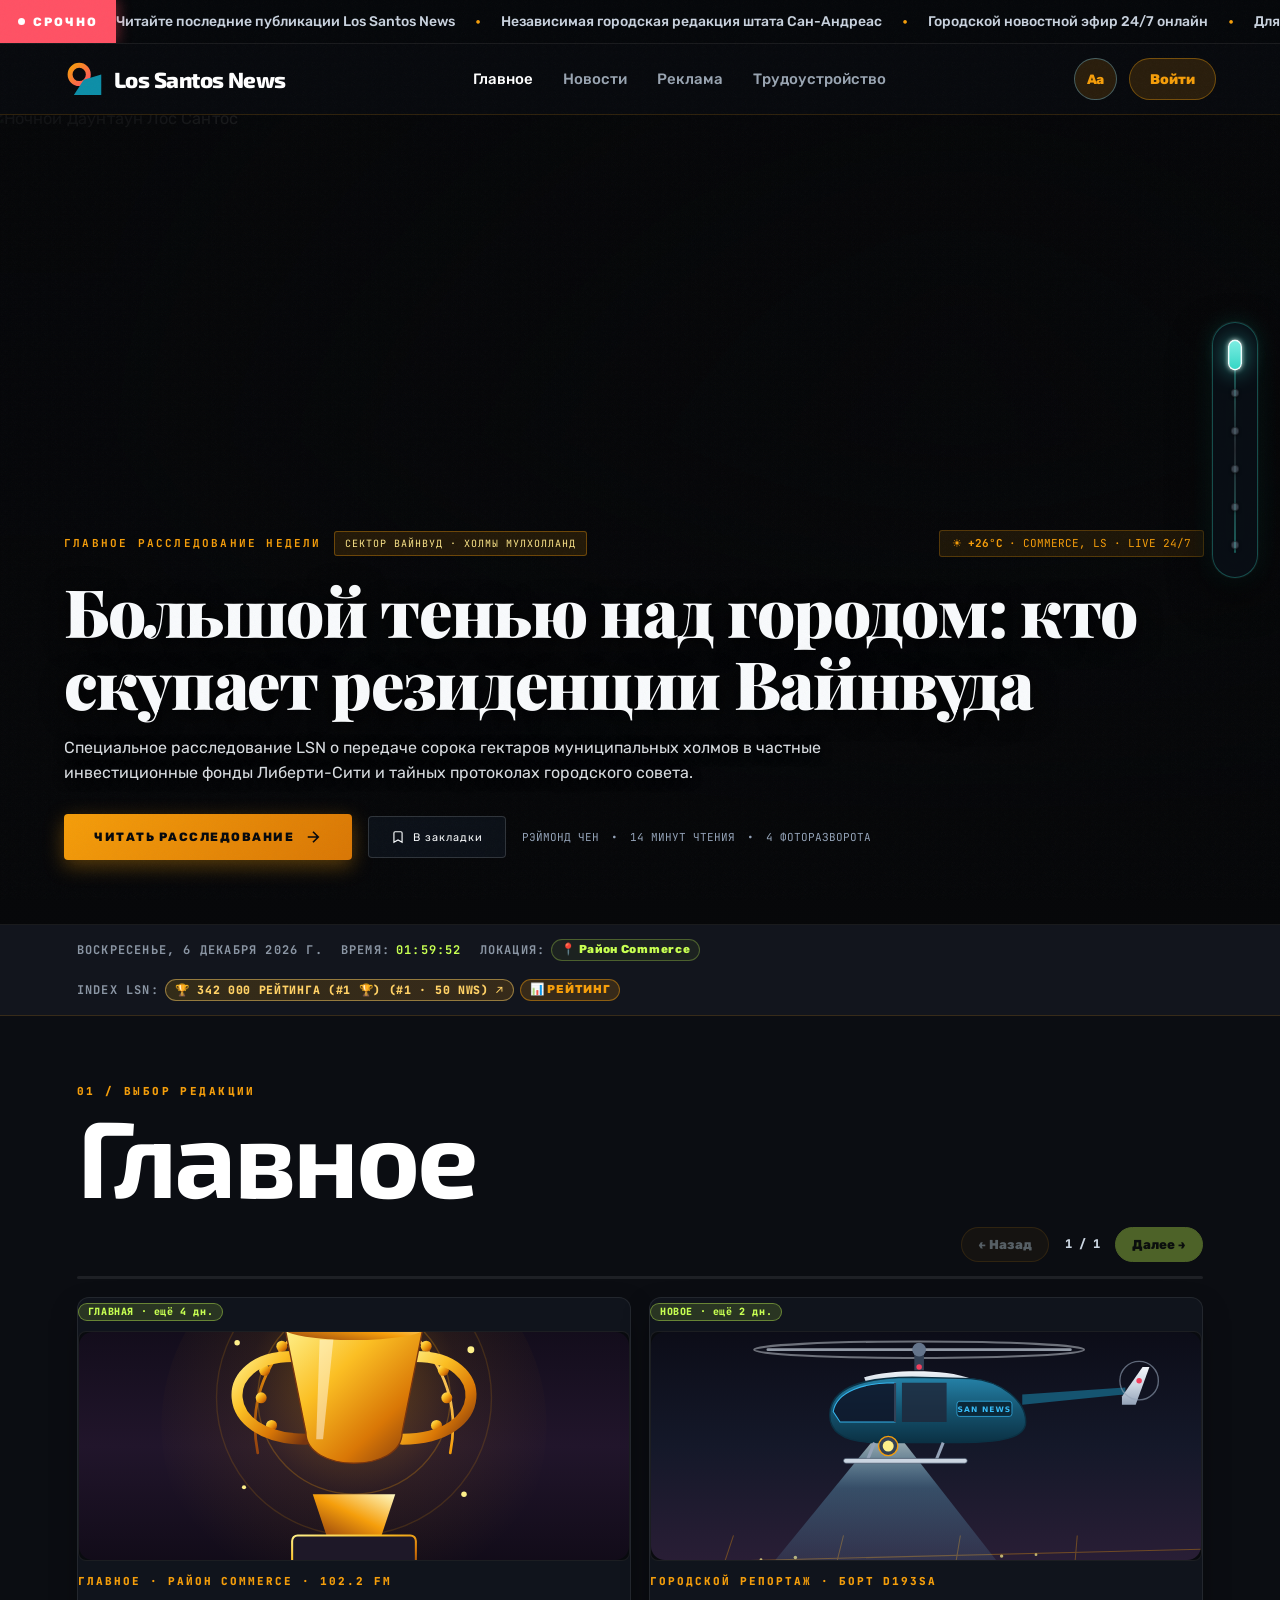
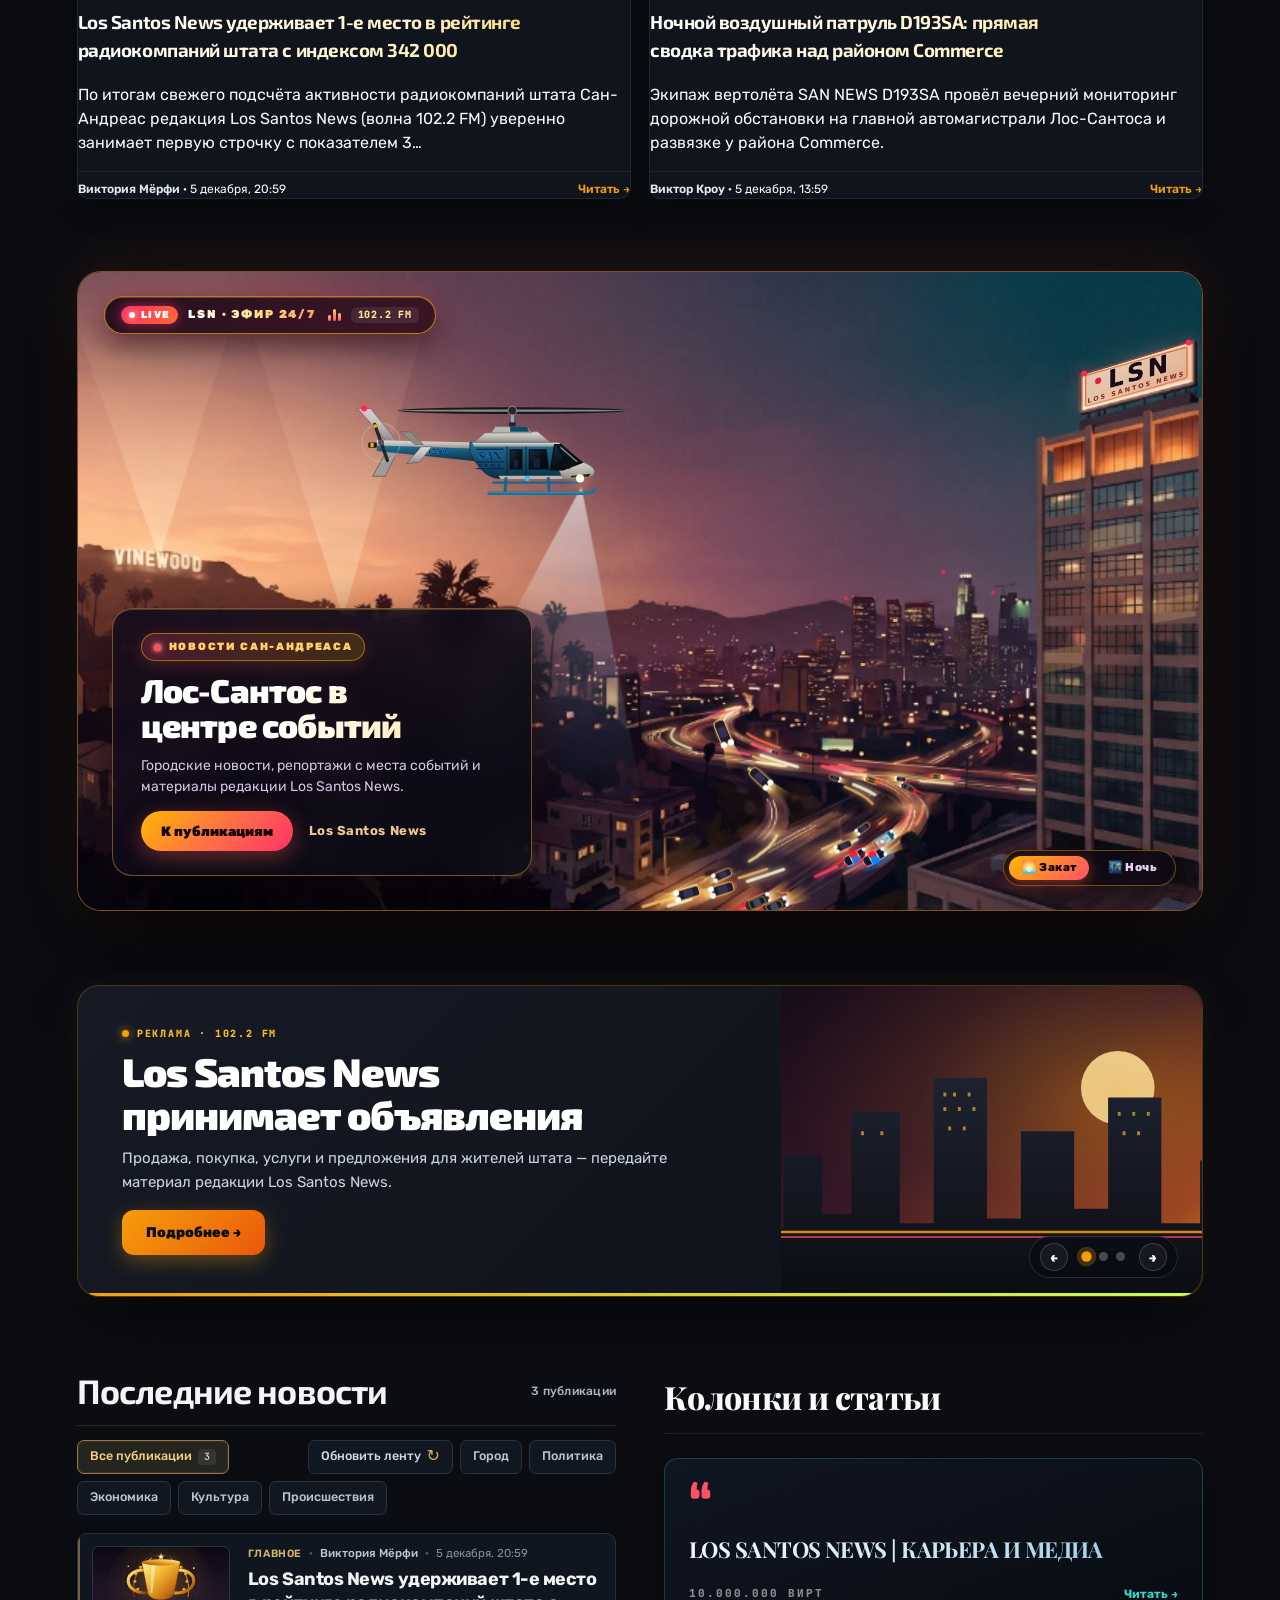
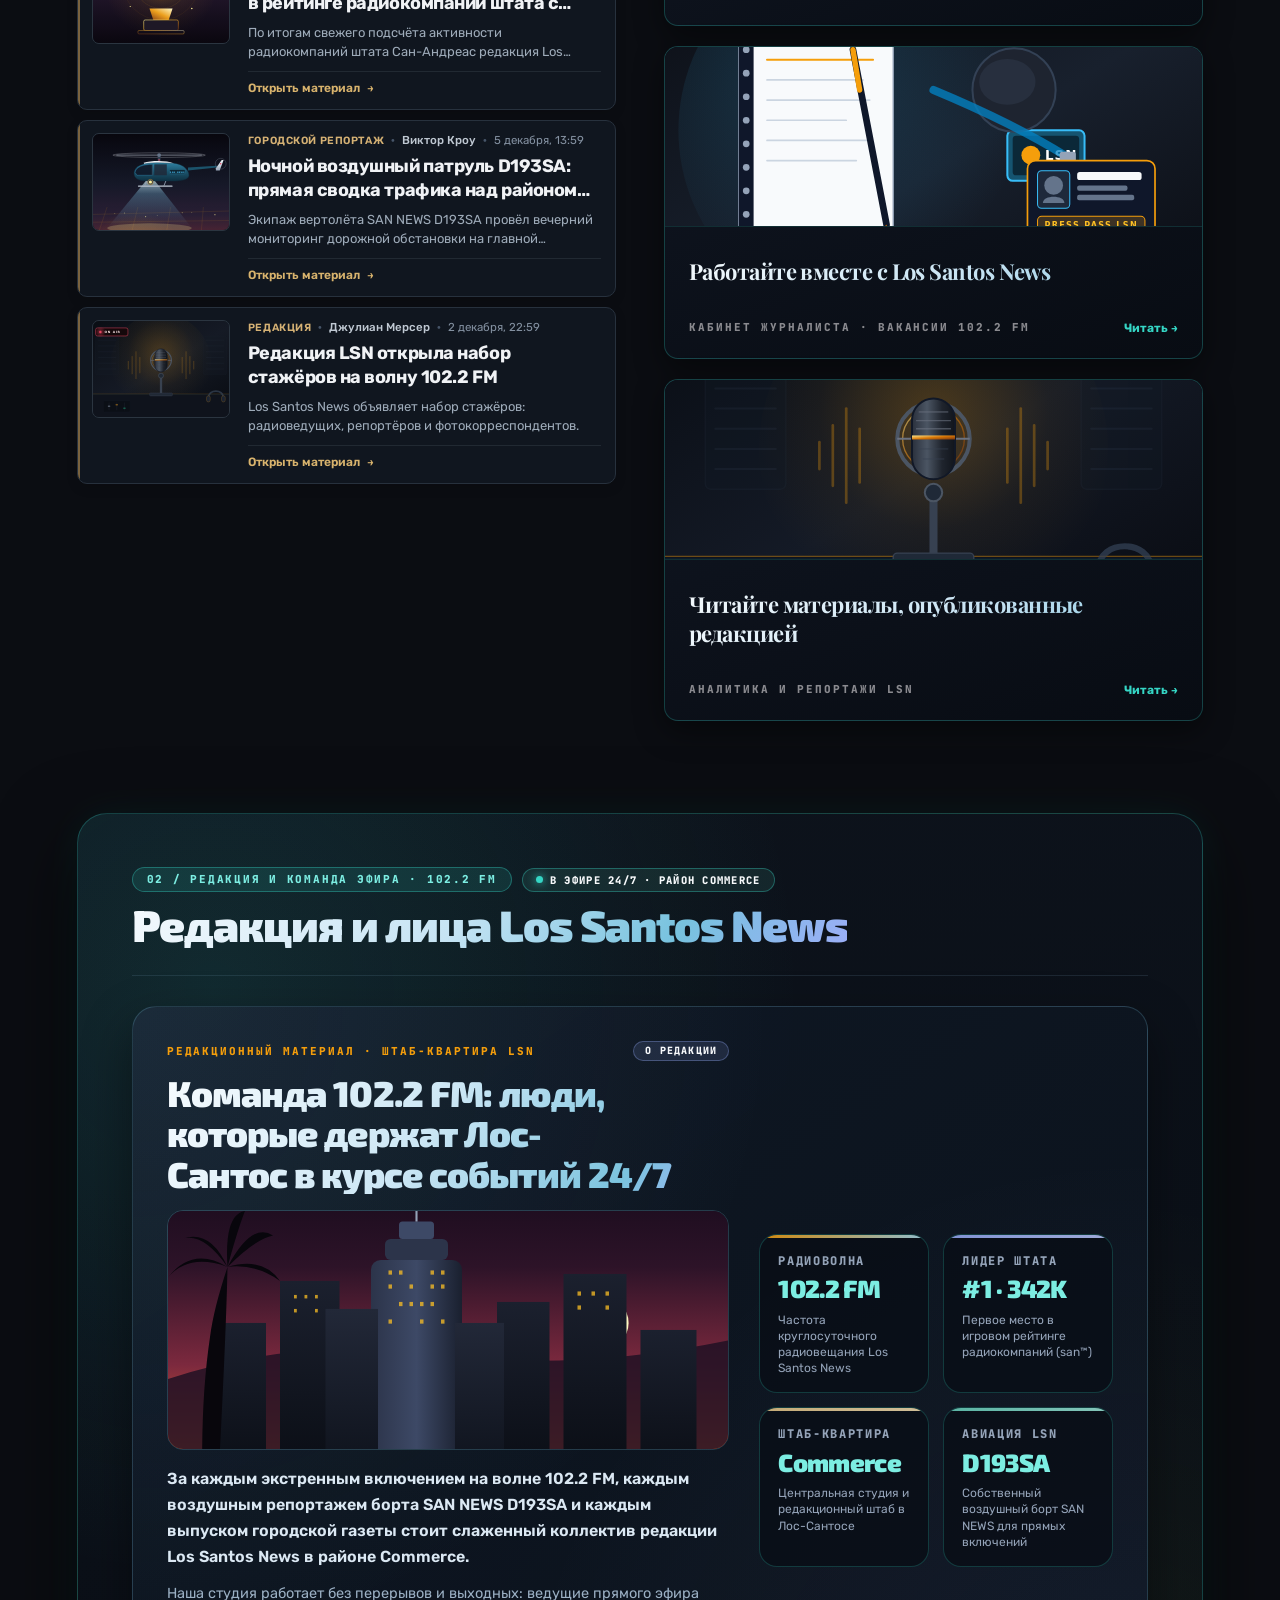
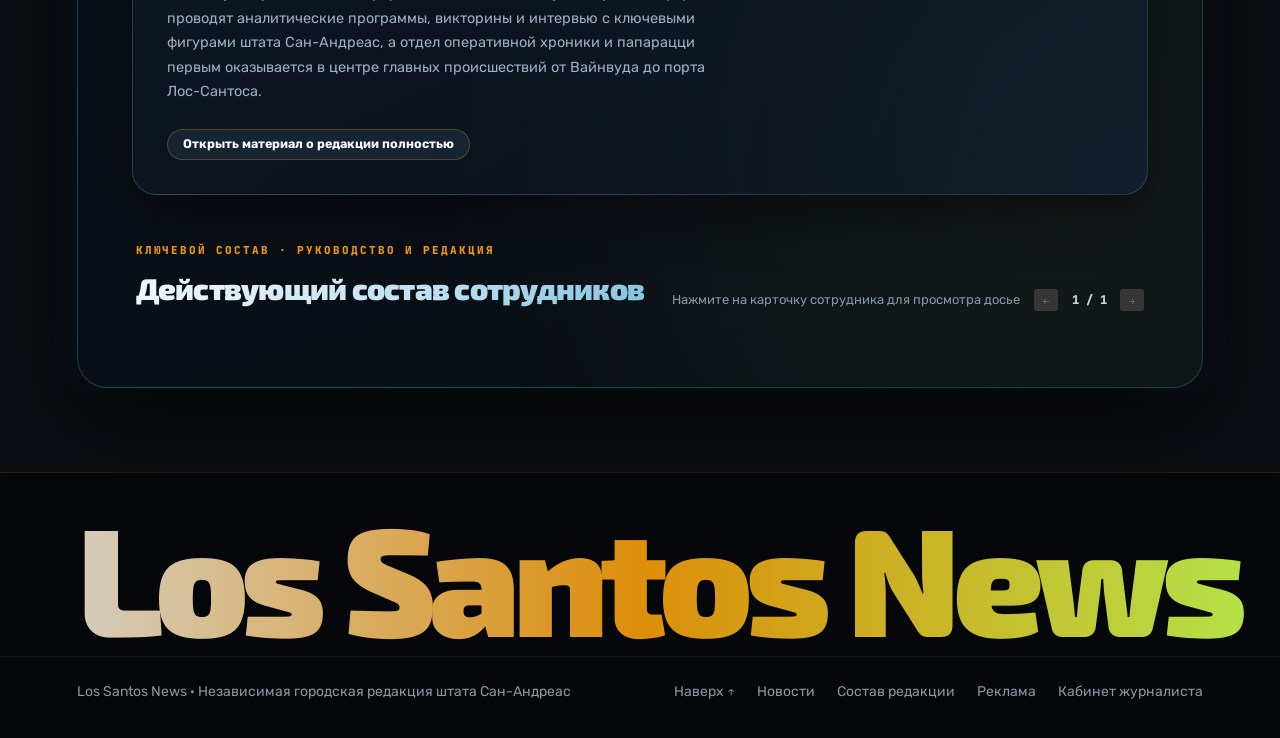
==== index.html @ 6ea0db5f "Add files via upload" ====
﻿<!doctype html>

<html lang="ru">

<head>
  <meta http-equiv="Cache-Control" content="no-cache, no-store, must-revalidate">
  <meta http-equiv="Pragma" content="no-cache">
  <meta http-equiv="Expires" content="0">
  <script>
    (function() {
      var LSN_APP_VER = '20261025_RECOVERY_V13_FINAL';
      try {
        var lastVer = localStorage.getItem('lsn_app_ver');
        if (lastVer && lastVer !== LSN_APP_VER) {
          localStorage.setItem('lsn_app_ver', LSN_APP_VER);
          var searchStr = window.location.search || '';
          var hashStr = window.location.hash || '';
          var isAuthCallback = searchStr.indexOf('code=') !== -1 || searchStr.indexOf('type=recovery') !== -1 || hashStr.indexOf('access_token') !== -1 || hashStr.indexOf('type=recovery') !== -1;
          if (!isAuthCallback && searchStr.indexOf('v=') === -1) {
            var sep = searchStr.indexOf('?') !== -1 ? '&' : '?';
            window.location.replace(window.location.pathname + searchStr + sep + 'v=' + Date.now() + hashStr);
          }
        } else {
          localStorage.setItem('lsn_app_ver', LSN_APP_VER);
        }
      } catch (_) {}
    })();
  </script>

<meta charset="utf-8">

<meta name="viewport" content="width=device-width, initial-scale=1">

<meta name="description" content="Los Santos News — главное независимое медиа штата Сан-Андреас. Оперативные новости, эксклюзивные расследования, городской эфир 24/7 и реклама.">

<link rel="canonical" id="lsn-canonical-url" href="index.html">
<meta property="og:type" content="article">
<meta property="og:site_name" content="Los Santos News">
<meta property="og:title" id="lsn-og-title" content="Los Santos News — Главное медиа Лос-Сантоса | Эфир 24/7">
<meta property="og:description" id="lsn-og-description" content="Los Santos News — главное независимое медиа штата Сан-Андреас. Оперативные новости, эксклюзивные расследования, городской эфир 24/7 и реклама.">
<meta property="og:image" id="lsn-og-image" content="">
<meta property="og:url" id="lsn-og-url" content="">
<meta name="twitter:card" content="summary_large_image">

<meta name="theme-color" content="#090b0f">

<title>Los Santos News — Главное медиа Лос-Сантоса | Эфир 24/7</title>



<!-- Preconnect & Google Fonts (Jost & Source Serif 4 with Cyrillic) -->

<link rel="preconnect" href="https://fonts.googleapis.com">

<link rel="preconnect" href="https://fonts.gstatic.com" crossorigin>

<link href="https://fonts.googleapis.com/css2?family=Comfortaa:wght@600;700&family=Exo+2:ital,wght@0,500;0,600;0,700;0,800;0,900;1,700&family=JetBrains+Mono:wght@500;700;800&family=Montserrat:wght@400;500;600;700;800;900&family=Onest:wght@400;500;600;700;800;900&family=Play:wght@400;700&family=Playfair+Display:ital,wght@0,500;0,600;0,700;0,800;0,900;1,600&family=Plus+Jakarta+Sans:wght@400;500;600;700;800&family=Rubik:wght@400;500;600;700;800;900&family=Space+Grotesk:wght@500;600;700&family=Unbounded:wght@600;700;800;900&family=Wix+Madefor+Display:wght@500;600;700;800;900&display=swap" rel="stylesheet">




<style>

/* ----------------------------------------------------

   DESIGN SYSTEM TOKENS & RESET

   ---------------------------------------------------- */

:root {
  --bg: #0b0d12;
  --bg-elevated: #12151d;
  --panel: #171b26;
  --panel2: #1e2433;
  --panel-border: rgba(245, 158, 11, 0.16);
  --line: rgba(255, 255, 255, 0.08);
  --text: #f8fafc;
  --muted: #94a3b8;
  --cyan: #f59e0b;
  --cyan-glow: rgba(245, 158, 11, 0.28);
  --accent: #f59e0b;
  --accent-gold: #fbbf24;
  --accent-glow: rgba(245, 158, 11, 0.35);

  --lime: #c7ff52;

  --red: #ff5265;

  --orange: #ffb454;

  --gta-gold: #f8a836;

  --ease: cubic-bezier(0.23, 1, 0.32, 1);

  --font-sans: 'Rubik', 'Montserrat', system-ui, -apple-system, sans-serif;

  --font-serif: 'Exo 2', 'Montserrat', 'Rubik', sans-serif;

  --font-display: 'Exo 2', 'Montserrat', 'Rubik', sans-serif;

  --font-mono: 'JetBrains Mono', 'Rubik', sans-serif;

}



*, *::before, *::after {

  box-sizing: border-box;

}



html {

  scroll-behavior: smooth;

  color-scheme: dark;

}



body {

  margin: 0;

  padding: 0;

  background: var(--bg);

  color: var(--text);

  font-family: var(--font-sans);

  overflow-x: hidden;

  line-height: 1.5;

  -webkit-font-smoothing: antialiased;

}



a {

  color: inherit;

  text-decoration: none;

}



img, svg {

  display: block;

  max-width: 100%;

}



.ser {

  font-family: var(--font-serif);

}



.kick {

  font-size: 11px;

  font-weight: 800;

  letter-spacing: 0.18em;

  text-transform: uppercase;

  color: var(--cyan);

}



/* Subtle cinematic noise overlay */

.grain {

  position: fixed;

  inset: 0;

  pointer-events: none;

  z-index: 99;

  opacity: 0.035;

  background-image: url("data:image/svg+xml;utf8,<svg xmlns='http://www.w3.org/2000/svg' width='160' height='160'><filter id='n'><feTurbulence baseFrequency='.9' numOctaves='2'/></filter><rect width='160' height='160' filter='url(%23n)'/></svg>");

}



/* ----------------------------------------------------

   BREAKING TICKER BAR

   ---------------------------------------------------- */

#breaking-ticker {

  display: flex;

  align-items: center;

  background: #06080b;

  border-bottom: 1px solid var(--line);

  overflow: hidden;

  height: 44px;

}



#breaking-ticker-label {

  flex: none;

  background: var(--red);

  color: #fff;

  font-weight: 800;

  font-size: 12px;

  letter-spacing: 0.16em;

  text-transform: uppercase;

  padding: 0 18px;

  height: 100%;

  display: inline-flex;

  align-items: center;

  gap: 8px;

  position: relative;

  z-index: 2;

  box-shadow: 2px 0 14px rgba(255, 82, 101, 0.4);

}



.live-dot {

  width: 7px;

  height: 7px;

  border-radius: 50%;

  background: #fff;

  animation: pulseLive 1.2s infinite;

}



@keyframes pulseLive {

  0%, 100% { opacity: 1; transform: scale(1); }

  50% { opacity: 0.3; transform: scale(0.85); }

}



.ticker-track {

  overflow: hidden;

  flex: 1;

  position: relative;

}



.ticker-content {

  display: flex;

  width: max-content;

  animation: tickerSlide 48s linear infinite;

}



.ticker-content:hover {

  animation-play-state: paused;

}



.ticker-item {

  display: inline-flex;

  align-items: center;

  gap: 20px;

  padding-right: 48px;

  font-size: 14px;

  color: #c9d2de;

  font-weight: 500;

}



.ticker-bullet {

  color: var(--cyan);

  font-size: 16px;

}



@keyframes tickerSlide {

  to { transform: translateX(-50%); }

}



/* ----------------------------------------------------

   HEADER & STICKY NAVIGATION

   ---------------------------------------------------- */

header {

  position: sticky;

  top: 0;

  z-index: 80;

  display: flex;

  flex-wrap: wrap;

  align-items: center;

  justify-content: space-between;

  gap: 12px 24px;

  padding: 14px clamp(16px, 5vw, 64px);

  background: rgba(9, 11, 15, 0.85);

  backdrop-filter: blur(20px);

  -webkit-backdrop-filter: blur(20px);

  border-bottom: 1px solid var(--panel-border);

}



.site-logo {

  display: flex;

  align-items: center;

  gap: 12px;

  font-size: 22px;

  font-weight: 800;

  letter-spacing: -0.04em;

  color: #fff;

  transition: transform 0.2s ease;

}



.site-logo:hover {

  transform: translateY(-1px);

}



.site-logo-icon {

  width: 38px;

  height: 38px;

  flex: none;

}



.nav {

  display: flex;

  flex-wrap: wrap;

  align-items: center;

  gap: 6px 22px;

  font-size: 15px;

  font-weight: 500;

}



.nav a {

  color: #9aa5b2;

  padding: 6px 4px;

  transition: color 0.2s ease;

  position: relative;

}



.nav a:hover, .nav a.active {

  color: #fff;

}



.nav a:hover::after {

  content: "";

  position: absolute;

  left: 0;

  right: 0;

  bottom: 0;

  height: 2px;

  background: var(--cyan);

}



.header-actions {

  display: flex;

  align-items: center;

  gap: 12px;

}



.jbtn {

  display: inline-flex;

  align-items: center;

  justify-content: center;

  gap: 8px;

  min-height: 42px;

  padding: 0 20px;

  border-radius: 999px;

  border: 0;

  background: var(--cyan);

  color: #061015;

  font-family: var(--font-sans);

  font-weight: 800;

  font-size: 14px;

  cursor: pointer;

  text-decoration: none;

  box-shadow: 0 4px 18px rgba(245, 158, 11, 0.28);

  transition: transform 0.25s var(--ease), box-shadow 0.25s ease, background 0.2s ease;

}



.jbtn:hover {

  transform: translateY(-2px);

  box-shadow: 0 8px 26px rgba(245, 158, 11, 0.38);

}



.prog {

  position: absolute;

  left: 0;

  bottom: -1px;

  height: 2px;

  width: 100%;

  background: linear-gradient(90deg, var(--cyan), var(--lime), var(--red));

  transform-origin: left;

  transform: scaleX(0);

}



@supports (animation-timeline: scroll()) {

  .prog {

    animation: grow linear both;

    animation-timeline: scroll(root);

  }

}



@keyframes grow {

  to { transform: scaleX(1); }

}



/* ----------------------------------------------------

   HERO SECTION (CYBER-EDITORIAL LSN)

   ---------------------------------------------------- */

.hero-v6 {

  position: relative;

  min-height: 720px;

  display: grid;

  grid-template-columns: minmax(0, 1.1fr) minmax(320px, 0.9fr);

  align-items: center;

  gap: 48px;

  padding: 72px clamp(20px, 6vw, 90px);

  overflow: hidden;

  background: radial-gradient(circle at 10% 20%, rgba(245, 158, 11, 0.08), transparent 45%),

              radial-gradient(circle at 90% 70%, rgba(199, 255, 82, 0.04), transparent 50%),

              var(--bg);

  border-bottom: 1px solid var(--panel-border);

}



.hero-v6__copy {

  position: relative;

  z-index: 3;

}



.hero-v6__eyebrow {

  display: inline-flex;

  align-items: center;

  gap: 8px;

  padding: 6px 14px;

  background: rgba(245, 158, 11, 0.14);

  border: 1px solid rgba(245, 158, 11, 0.28);

  border-radius: 999px;

  font: 800 11px var(--font-mono);

  letter-spacing: 0.18em;

  color: var(--cyan);

  text-transform: uppercase;

  margin-bottom: 22px;

}



.hero-v6__title {

  margin: 0 0 24px;

  font-size: clamp(52px, 7.8vw, 118px);

  line-height: 0.88;

  letter-spacing: -0.075em;

  font-weight: 950;

  color: #fff;

}



.hero-v6__title span {

  display: block;

}



.hero-v6__title .accent {

  background: linear-gradient(90deg, var(--cyan), var(--lime));

  -webkit-background-clip: text;

  background-clip: text;

  color: transparent;

}



.hero-v6__text {

  max-width: 580px;

  color: #9aa5b2;

  font-size: 18px;

  line-height: 1.6;

  margin: 0 0 34px;

}



.hero-v6__actions {

  display: flex;

  gap: 14px;

  flex-wrap: wrap;

}



.hero-v6__button {

  display: inline-flex;

  align-items: center;

  gap: 10px;

  padding: 14px 26px;

  border-radius: 999px;

  background: var(--lime);

  color: #0b1006;

  font-weight: 900;

  font-size: 15px;

  text-decoration: none;

  box-shadow: 0 6px 20px rgba(199, 255, 82, 0.25);

  transition: transform 0.25s var(--ease), box-shadow 0.25s ease;

}



.hero-v6__button:hover {

  transform: translateY(-2px);

  box-shadow: 0 10px 30px rgba(199, 255, 82, 0.4);

}



.hero-v6__button.secondary {

  background: transparent;

  color: #fff;

  border: 1px solid var(--panel-border);

  box-shadow: none;

}



.hero-v6__button.secondary:hover {

  border-color: var(--cyan);

  color: var(--cyan);

  background: rgba(245, 158, 11, 0.08);

}



/* Hero Visual Box */

.hero-v6__visual {

  position: relative;

  min-height: 520px;

  display: flex;

  align-items: center;

  justify-content: center;

}



.hero-original-logo {

  width: min(430px, 84%) !important;

  height: auto !important;

  display: block !important;

  position: relative;

  z-index: 3;

  border-radius: 28px;

  transform: translateZ(0);

  box-shadow: 0 32px 100px rgba(0, 0, 0, 0.65), 0 0 60px rgba(245, 158, 11, 0.16);

  border: 1px solid rgba(255, 255, 255, 0.12);

}



.hero-v6__visual::after {

  content: "";

  position: absolute;

  width: min(470px, 92%);

  aspect-ratio: 1;

  border-radius: 36px;

  border: 1px solid rgba(245, 158, 11, 0.25);

  box-shadow: 0 0 0 12px rgba(245, 158, 11, 0.04), 0 0 80px rgba(245, 158, 11, 0.16);

  transform: rotate(-4deg);

  z-index: 1;

  pointer-events: none;

}



.hero-v6__badge {

  position: absolute;

  right: 4%;

  bottom: 8%;

  z-index: 4;

  padding: 14px 18px;

  background: rgba(14, 19, 26, 0.92);

  backdrop-filter: blur(12px);

  border: 1px solid rgba(245, 158, 11, 0.35);

  border-radius: 14px;

  font: 800 10px var(--font-mono);

  letter-spacing: 0.16em;

  color: #cbd5e1;

  box-shadow: 0 12px 36px rgba(0,0,0,0.45);

}



.hero-v6__badge b {

  display: block;

  color: var(--lime);

  font-size: 24px;

  letter-spacing: -0.04em;

  line-height: 1;

  margin-bottom: 4px;

}



.hero-v6__weather-badge {

  position: absolute;

  left: 4%;

  top: 10%;

  z-index: 4;

  padding: 10px 16px;

  background: rgba(14, 19, 26, 0.92);

  backdrop-filter: blur(12px);

  border: 1px solid rgba(255, 255, 255, 0.12);

  border-radius: 12px;

  font: 700 12px var(--font-sans);

  color: #fff;

  display: flex;

  align-items: center;

  gap: 8px;

  box-shadow: 0 12px 36px rgba(0,0,0,0.4);

}



.hero-v6__weather-badge span {

  color: var(--orange);

  font-size: 16px;

}



.hero-v6__grid {

  position: absolute;

  inset: auto -15% -35% -15%;

  height: 55%;

  transform: perspective(500px) rotateX(64deg);

  background: linear-gradient(rgba(245, 158, 11, 0.14) 1px, transparent 1px),

              linear-gradient(90deg, rgba(245, 158, 11, 0.14) 1px, transparent 1px);

  background-size: 48px 48px;

  mask-image: linear-gradient(transparent, #000 65%);

  pointer-events: none;

}



.hero-v6__orb {

  position: absolute;

  width: 320px;

  height: 320px;

  border-radius: 50%;

  background: radial-gradient(circle, rgba(245, 158, 11, 0.22), transparent 70%);

  filter: blur(40px);

  right: 5%;

  top: 15%;

  pointer-events: none;

}



/* ----------------------------------------------------

   LIVE DATA STRIP

   ---------------------------------------------------- */

.v6-strip {

  display: flex;

  flex-wrap: wrap;

  align-items: center;

  justify-content: space-between;

  gap: 16px 24px;

  padding: 14px clamp(20px, 6vw, 90px);

  background: var(--bg-elevated);

  border-bottom: 1px solid var(--panel-border);

}



.v6-strip__meta {

  display: flex;

  align-items: center;

  gap: 18px;

  flex-wrap: wrap;

  font: 700 12px var(--font-mono);

  letter-spacing: 0.1em;

  color: #8b96a4;

  text-transform: uppercase;

}



.v6-strip__meta-item {

  display: inline-flex;

  align-items: center;

  gap: 6px;

}



.v6-strip__meta-item i {

  color: var(--lime);

  font-style: normal;

}



.v6-chips {

  display: flex;

  gap: 8px;

  flex-wrap: wrap;

}



.v6-chip {

  padding: 7px 15px;

  border: 1px solid var(--panel-border);

  border-radius: 999px;

  background: rgba(255, 255, 255, 0.03);

  color: #a7b2c0;

  font-size: 13px;

  font-weight: 600;

  cursor: pointer;

  transition: 0.2s var(--ease);

}



.v6-chip:hover, .v6-chip.is-active {

  color: #061015;

  background: var(--cyan);

  border-color: var(--cyan);

  transform: translateY(-1px);

}



/* ----------------------------------------------------

   EDITORIAL HEADLINE & NEWS GRID

   ---------------------------------------------------- */

.v6-heading {

  padding: 68px clamp(20px, 6vw, 90px) 28px;

  display: flex;

  align-items: flex-end;

  justify-content: space-between;

  gap: 30px;

}



.v6-heading__small {

  font: 800 11px var(--font-mono);

  letter-spacing: 0.22em;

  color: var(--cyan);

  text-transform: uppercase;

}



.v6-heading h2 {

  margin: 12px 0 0;

  font-size: clamp(48px, 8.5vw, 115px);

  line-height: 0.82;

  letter-spacing: -0.08em;

  color: #fff;

}



.v6-heading__side {

  max-width: 360px;

  color: #8f9aa7;

  font-size: 15px;

  line-height: 1.55;

}



/* News Grid Container */

#news-grid, .news-grid {

  padding: 0 clamp(20px, 6vw, 90px) 72px;

  display: grid !important;

  grid-template-columns: repeat(12, minmax(0, 1fr)) !important;

  gap: 18px !important;

}



#news-grid article, #news-grid .tile, .news-card {

  position: relative;

  min-height: 320px;

  overflow: hidden;

  display: flex;

  flex-direction: column;

  justify-content: flex-end;

  padding: 26px;

  background: var(--panel) !important;

  border: 1px solid var(--panel-border) !important;

  border-radius: 18px !important;

  text-decoration: none;

  color: #fff;

  transition: transform 0.35s var(--ease), border-color 0.25s ease, box-shadow 0.35s ease !important;

}



#news-grid article:nth-child(4n+1), #news-grid .tile:nth-child(4n+1) { grid-column: span 6; }

#news-grid article:nth-child(4n+2), #news-grid .tile:nth-child(4n+2) { grid-column: span 3; }

#news-grid article:nth-child(4n+3), #news-grid .tile:nth-child(4n+3) { grid-column: span 3; }

#news-grid article:nth-child(4n),   #news-grid .tile:nth-child(4n)   { grid-column: span 4; }



#news-grid article:hover, #news-grid .tile:hover, .news-card:hover {

  transform: translateY(-5px);

  border-color: rgba(245, 158, 11, 0.45) !important;

  box-shadow: 0 24px 64px rgba(0, 0, 0, 0.45), 0 0 30px rgba(245, 158, 11, 0.16) !important;

}



/* ----------------------------------------------------
   GTA SAN ANDREAS PANORAMIC SKYLINE & FREEWAY TRAFFIC
   ---------------------------------------------------- */
.v6-skyline {
  position: relative;
  min-height: clamp(600px, 50vw, 760px);
  margin: 0 clamp(20px, 6vw, 90px) 74px;
  border-radius: 24px;
  overflow: hidden;
  border: 1px solid rgba(255, 166, 68, 0.45);
  box-shadow: 0 28px 90px rgba(0, 0, 0, 0.85), 0 0 60px rgba(255, 110, 64, 0.16);
  display: flex;
  align-items: flex-end;
  justify-content: flex-start;
  padding: 34px;
  background: #120914;
  user-select: none;
  cursor: grab;
}

.v6-skyline.is-dragging {
  cursor: grabbing;
}

.gta-sky-svg {
  position: absolute;
  inset: 0;
  width: 100%;
  height: 100%;
  display: block;
}

/* SAN NEWS (D193SA) Helicopter flight path across the sunset twilight sky */
.gta-chopper-rig {
  animation: gtaFlight 24s ease-in-out infinite alternate;
}

@keyframes gtaFlight {
  0% {
    transform: translate(-135px, 10px) rotate(-2deg);
  }
  35% {
    transform: translate(35px, -12px) rotate(2.2deg);
  }
  70% {
    transform: translate(165px, 5px) rotate(2.8deg);
  }
  100% {
    transform: translate(255px, -8px) rotate(-1.8deg);
  }
}

/* High-speed rotor spin */
.gta-rotor {
  transform-box: fill-box;
  transform-origin: center;
  animation: gtaSpin 0.06s linear infinite;
}

@keyframes gtaSpin {
  0% { transform: scaleX(1); opacity: 0.95; }
  50% { transform: scaleX(0.12); opacity: 0.38; }
  100% { transform: scaleX(1); opacity: 0.95; }
}

/* Aviation & Rooftop Strobe Lights */
.gta-strobe-red {
  animation: gtaStrobe 1.1s steps(1) infinite;
}
.gta-strobe-cyan {
  animation: gtaStrobe 0.85s steps(1) 0.25s infinite;
}
.gta-strobe-white {
  animation: gtaStrobe 0.75s steps(1) 0.5s infinite;
}

@keyframes gtaStrobe {
  0%, 100% { opacity: 1; }
  50% { opacity: 0.12; }
}

/* Helicopter searchlight beam sweeping down toward the freeway interchange */
.gta-searchlight-beam {
  transform-origin: 472px 146px;
  animation: gtaSweep 6.2s ease-in-out infinite alternate;
}

@keyframes gtaSweep {
  0% { transform: rotate(-18deg); opacity: 0.55; }
  50% { transform: rotate(5deg); opacity: 0.88; }
  100% { transform: rotate(20deg); opacity: 0.62; }
}

/* Vinewood festival sky beams sweeping behind the hills */
.gta-sky-beam-1 {
  transform-origin: 185px 195px;
  animation: gtaSkyBeam1 9s ease-in-out infinite alternate;
}
.gta-sky-beam-2 {
  transform-origin: 310px 235px;
  animation: gtaSkyBeam2 11s ease-in-out infinite alternate;
}
@keyframes gtaSkyBeam1 {
  0% { transform: rotate(-20deg); opacity: 0.18; }
  100% { transform: rotate(15deg); opacity: 0.38; }
}
@keyframes gtaSkyBeam2 {
  0% { transform: rotate(16deg); opacity: 0.15; }
  100% { transform: rotate(-18deg); opacity: 0.34; }
}

/* Flowing Freeway Traffic Light Streams */
.gta-stream-out-fast {
  stroke-dasharray: 22 34 16 40 28 46;
  animation: gtaStreamFlowOut 2.8s linear infinite;
}
.gta-stream-out-med {
  stroke-dasharray: 16 42 24 36 14 50;
  animation: gtaStreamFlowOut 3.8s linear infinite;
}
.gta-stream-in-fast {
  stroke-dasharray: 20 34 26 40 16 44;
  animation: gtaStreamFlowIn 2.6s linear infinite;
}
.gta-stream-in-med {
  stroke-dasharray: 14 40 20 46 22 38;
  animation: gtaStreamFlowIn 3.6s linear infinite;
}
.gta-stream-bridge {
  stroke-dasharray: 24 48 16 56;
  animation: gtaStreamFlowOut 3.2s linear infinite;
}

@keyframes gtaStreamFlowOut {
  from { stroke-dashoffset: 220; }
  to   { stroke-dashoffset: 0; }
}
@keyframes gtaStreamFlowIn {
  from { stroke-dashoffset: 0; }
  to   { stroke-dashoffset: -220; }
}

/* Police Siren Alternating Red/Blue Strobe */
.gta-cop-strobe-red {
  animation: gtaCopRed 0.25s steps(1) infinite;
}
.gta-cop-strobe-blue {
  animation: gtaCopBlue 0.25s steps(1) infinite;
}
@keyframes gtaCopRed {
  0%, 49% { opacity: 1; }
  50%, 100% { opacity: 0.08; }
}
@keyframes gtaCopBlue {
  0%, 49% { opacity: 0.08; }
  50%, 100% { opacity: 1; }
}

/* Rooftop LSN Billboard & Building Window Glow */
.gta-lsn-billboard-glow {
  animation: gtaBillboardPulse 4s ease-in-out infinite alternate;
}
@keyframes gtaBillboardPulse {
  0% { opacity: 0.88; filter: drop-shadow(0 0 8px rgba(255, 160, 80, 0.45)); }
  100% { opacity: 1; filter: drop-shadow(0 0 16px rgba(255, 110, 60, 0.8)); }
}

.gta-window-twinkle-1 {
  animation: gtaTwinkle 3.8s ease-in-out infinite alternate;
}
.gta-window-twinkle-2 {
  animation: gtaTwinkle 5.2s ease-in-out 1.4s infinite alternate;
}
@keyframes gtaTwinkle {
  0%, 25% { opacity: 0.25; }
  75%, 100% { opacity: 0.95; }
}

/* Equalizer bars inside LSN · ЭФИР 24/7 badge */
.lsn-eq-bars {
  display: inline-flex;
  align-items: flex-end;
  gap: 2.5px;
  height: 12px;
  margin-left: 2px;
}
.lsn-eq-bars i {
  display: inline-block;
  width: 2.5px;
  border-radius: 2px;
  background: linear-gradient(180deg, #ffd166, #ff4d6d);
  animation: lsnEqBounce 0.7s ease-in-out infinite alternate;
}
.lsn-eq-bars i:nth-child(1) { height: 6px; animation-delay: 0s; }
.lsn-eq-bars i:nth-child(2) { height: 12px; animation-delay: 0.2s; }
.lsn-eq-bars i:nth-child(3) { height: 8px; animation-delay: 0.4s; }
@keyframes lsnEqBounce {
  0% { transform: scaleY(0.45); opacity: 0.75; }
  100% { transform: scaleY(1); opacity: 1; }
}

/* Free-Look City Explorer HUD Bar (Top Center, appears in "👁 Вид" or when zooming/panning) */
.skyline-explorer-hud {
  position: absolute;
  z-index: 7;
  top: 24px;
  left: 50%;
  transform: translateX(-50%);
  display: inline-flex;
  align-items: center;
  gap: 8px;
  padding: 6px 12px;
  border-radius: 999px;
  background: rgba(14, 10, 22, 0.88);
  border: 1px solid rgba(245, 158, 11, 0.45);
  backdrop-filter: blur(12px);
  -webkit-backdrop-filter: blur(12px);
  color: #e2e8f0;
  font: 700 12px/1 var(--font-sans);
  box-shadow: 0 12px 32px rgba(0, 0, 0, 0.65), 0 0 20px rgba(245, 158, 11, 0.22);
  transition: opacity 0.25s ease, transform 0.25s ease;
}
.skyline-explorer-hud[hidden] {
  display: none !important;
}
.skyline-hud-btn {
  border: 1px solid rgba(255, 255, 255, 0.18);
  background: rgba(255, 255, 255, 0.08);
  color: #ffffff;
  border-radius: 999px;
  padding: 4px 10px;
  font: 800 11px/1 var(--font-sans);
  cursor: pointer;
  transition: background 0.2s ease, border-color 0.2s ease, color 0.2s ease;
}
.skyline-hud-btn:hover {
  background: var(--cyan);
  border-color: var(--cyan);
  color: #061015;
}
.skyline-zoom-readout {
  font: 800 11px/1 var(--font-mono);
  color: #ffd166;
  min-width: 36px;
  text-align: center;
}

/* Skyline Overlay Card (Positioned Bottom-Left over dark hillside so Freeway & LSN Tower stay 100% clear) */
.v6-skyline__card {
  position: relative;
  z-index: 5;
  margin-left: 0;
  margin-right: auto;
  max-width: 420px;
  padding: 24px 28px;
  border-radius: 20px;
  background: linear-gradient(145deg, rgba(20, 11, 28, 0.82), rgba(10, 12, 20, 0.88));
  backdrop-filter: blur(16px);
  -webkit-backdrop-filter: blur(16px);
  border: 1px solid rgba(255, 175, 75, 0.42);
  display: flex;
  flex-direction: column;
  gap: 12px;
  box-shadow: 0 20px 55px rgba(0, 0, 0, 0.75), 0 0 36px rgba(255, 92, 77, 0.14), inset 0 1px 0 rgba(255, 220, 150, 0.22);
  transition: opacity 0.3s ease, transform 0.3s ease;
  cursor: auto;
}

.v6-skyline[data-ui-hidden="true"] .v6-skyline__card {
  opacity: 0;
  pointer-events: none;
  transform: translateY(14px);
}

.v6-skyline__card-kicker {
  display: inline-flex;
  align-items: center;
  align-self: flex-start;
  gap: 8px;
  padding: 5px 12px;
  border-radius: 999px;
  background: linear-gradient(90deg, rgba(255, 77, 109, 0.22), rgba(255, 183, 3, 0.18));
  border: 1px solid rgba(255, 183, 3, 0.5);
  font-size: 10.5px;
  font-weight: 900;
  letter-spacing: 0.16em;
  text-transform: uppercase;
  color: #ffd166;
  box-shadow: 0 4px 16px rgba(255, 107, 74, 0.2);
}

.v6-skyline__card-kicker .live-dot {
  width: 7px;
  height: 7px;
  border-radius: 50%;
  background: #ff4d6d;
  box-shadow: 0 0 10px #ff4d6d, 0 0 4px #ffd166;
}

.v6-skyline__card h3 {
  margin: 0;
  font-family: var(--font-serif);
  font-size: clamp(22px, 2.6vw, 33px);
  line-height: 1.06;
  letter-spacing: -0.03em;
  font-weight: 900;
  background: linear-gradient(95deg, #ffffff 35%, #ffe599 100%);
  -webkit-background-clip: text;
  background-clip: text;
  color: transparent;
}

.v6-skyline__card p {
  margin: 0;
  color: #d5c5e0;
  font-size: 14px;
  line-height: 1.5;
}

.v6-skyline__cta-btn {
  display: inline-flex;
  align-items: center;
  justify-content: center;
  gap: 8px;
  min-height: 40px;
  padding: 0 20px;
  border-radius: 999px;
  background: linear-gradient(135deg, #ffb703 0%, #ff6b4a 55%, #ff3366 100%);
  color: #14060d;
  font-family: var(--font-sans);
  font-weight: 900;
  font-size: 13.5px;
  text-decoration: none;
  box-shadow: 0 6px 22px rgba(255, 92, 77, 0.4);
  transition: transform 0.25s var(--ease), box-shadow 0.25s ease;
}

.v6-skyline__cta-btn:hover {
  transform: translateY(-2px);
  box-shadow: 0 10px 30px rgba(255, 140, 50, 0.58);
}
/* ----------------------------------------------------

   ADVERTISING CAROUSEL (V9 INTEGRATION)

   ---------------------------------------------------- */

#lsn-ad-carousel {

  margin: 0 clamp(20px, 6vw, 90px) 76px;

  position: relative;

  overflow: hidden;

  border: 1px solid var(--panel-border);

  border-radius: 22px;

  background: #0d1219;

}



.lsn-ad-slide {

  display: grid;

  grid-template-columns: 1.25fr 0.75fr;

  min-height: 270px;

  opacity: 0;

  transform: translateX(20px);

  pointer-events: none;

  position: absolute;

  inset: 0;

  transition: opacity 0.35s var(--ease), transform 0.35s var(--ease);

}



.lsn-ad-slide.is-active {

  position: relative;

  opacity: 1;

  transform: none;

  pointer-events: auto;

}



.lsn-ad-slide__copy {

  padding: 38px clamp(24px, 4vw, 54px);

  display: flex;

  flex-direction: column;

  justify-content: center;

}



.lsn-ad-slide__tag {

  font: 900 10px var(--font-mono);

  letter-spacing: 0.22em;

  color: var(--cyan);

  text-transform: uppercase;

}



.lsn-ad-slide__title {

  margin: 10px 0 10px;

  font-size: clamp(32px, 4.4vw, 56px);

  line-height: 0.95;

  letter-spacing: -0.055em;

  font-weight: 950;

  color: #fff;

}



.lsn-ad-slide__text {

  max-width: 620px;

  color: #929daa;

  font-size: 16px;

  line-height: 1.55;

  margin: 0;

}



.lsn-ad-slide__button {

  align-self: flex-start;

  margin-top: 22px;

  padding: 12px 20px;

  border-radius: 999px;

  background: var(--lime);

  color: #091006;

  text-decoration: none;

  font-weight: 900;

  font-size: 14px;

  border: 0;

  cursor: pointer;

  transition: transform 0.2s ease, box-shadow 0.2s ease;

}



.lsn-ad-slide__button:hover {

  transform: translateY(-2px);

  box-shadow: 0 8px 24px rgba(199, 255, 82, 0.35);

}



.lsn-ad-slide__art {

  position: relative;

  min-height: 270px;

  background: radial-gradient(circle at 35% 45%, rgba(245, 158, 11, 0.24), transparent 35%),

              linear-gradient(135deg, #111a23, #080b0f);

  overflow: hidden;

}



.lsn-ad-slide__art::after {

  content: "LSN / AD";

  position: absolute;

  right: 24px;

  top: 24px;

  color: rgba(255, 255, 255, 0.05);

  font: 950 clamp(54px, 8vw, 110px)/1 var(--font-mono);

  letter-spacing: -0.08em;

  transform: rotate(-6deg);

  pointer-events: none;

}



.lsn-ad-dots {

  position: absolute;

  right: 28px;

  bottom: 22px;

  display: flex;

  gap: 8px;

  z-index: 5;

}



.lsn-ad-dot {

  width: 9px;

  height: 9px;

  border: 0;

  border-radius: 50%;

  background: rgba(255, 255, 255, 0.25);

  cursor: pointer;

  padding: 0;

  transition: background 0.2s ease, transform 0.2s ease;

}



.lsn-ad-dot.is-active {

  background: var(--cyan);

  box-shadow: 0 0 0 4px rgba(245, 158, 11, 0.24);

  transform: scale(1.15);

}



.lsn-ad-progress {

  position: absolute;

  left: 0;

  bottom: 0;

  height: 3px;

  width: 100%;

  background: linear-gradient(90deg, var(--cyan), var(--lime));

  transform-origin: left;

  transform: scaleX(0);

  z-index: 6;

}



.lsn-ad-progress.is-running {

  animation: lsnAdProgress 10s linear forwards;

}



@keyframes lsnAdProgress {

  to { transform: scaleX(1); }

}



/* ----------------------------------------------------

   COLUMNS & LATEST NEWS ROWS

   ---------------------------------------------------- */

.v6-secondary-news {

  display: grid;

  grid-template-columns: repeat(auto-fit, minmax(320px, 1fr));

  gap: 48px;

  padding: 0 clamp(20px, 6vw, 90px) 72px;

}



.latest-rows {

  display: flex;

  flex-direction: column;

}



/* Editorial quote cards */

.editorial-quote {

  padding: 28px;

  background: var(--panel);

  border-radius: 14px;

  border: 1px solid var(--panel-border);

  border-left: 4px solid var(--red);

  margin-bottom: 16px;

  transition: transform 0.2s ease;

}



.editorial-quote:hover {

  transform: translateY(-2px);

}



.editorial-quote.cyan {

  border-left-color: var(--cyan);

}



.editorial-quote__mark {

  font-family: var(--font-serif);

  font-size: 54px;

  line-height: 0.6;

  color: var(--red);

  font-weight: 900;

  margin-bottom: 8px;

}



.editorial-quote.cyan .editorial-quote__mark {

  color: var(--cyan);

}



.editorial-quote a {

  display: block;

  font-family: var(--font-serif);

  font-size: 22px;

  line-height: 1.3;

  font-weight: 700;

}



/* ----------------------------------------------------

   CALL TO ACTION & CONTACT

   ---------------------------------------------------- */

.v6-cta {

  margin: 0 clamp(20px, 6vw, 90px) 72px;

  padding: 54px;

  display: flex;

  align-items: center;

  justify-content: space-between;

  gap: 32px;

  background: linear-gradient(125deg, #101620, #14222c);

  border: 1px solid var(--panel-border);

  border-radius: 22px;

  box-shadow: 0 24px 64px rgba(0, 0, 0, 0.35);

}



.v6-cta h3 {

  margin: 10px 0;

  font-size: clamp(28px, 4vw, 52px);

  line-height: 0.95;

  letter-spacing: -0.05em;

  color: #fff;

}



.v6-cta p {

  color: #929faa;

  max-width: 620px;

  margin: 0;

  font-size: 16px;

  line-height: 1.55;

}



/* ----------------------------------------------------

   FOOTER

   ---------------------------------------------------- */

footer {

  background: #05070a;

  border-top: 1px solid var(--panel-border);

  overflow: hidden;

}



.footer-marquee {

  font-family: var(--font-serif);

  font-weight: 900;

  font-size: clamp(48px, 12vw, 180px);

  line-height: 0.88;

  letter-spacing: -0.05em;

  padding: 36px clamp(20px, 6vw, 90px) 12px;

  white-space: nowrap;

  background: linear-gradient(90deg, #ecece9, var(--cyan) 50%, var(--lime));

  -webkit-background-clip: text;

  background-clip: text;

  color: transparent;

  opacity: 0.9;

}



.footer-bar {

  display: flex;

  flex-wrap: wrap;

  justify-content: space-between;

  align-items: center;

  gap: 20px;

  padding: 24px clamp(20px, 6vw, 90px) 36px;

  font-size: 14px;

  color: #8b96a4;

  border-top: 1px solid rgba(255, 255, 255, 0.05);

}



.footer-links {

  display: flex;

  gap: 22px;

  flex-wrap: wrap;

}



.footer-links a:hover {

  color: #fff;

}



/* ----------------------------------------------------

   MODAL DIALOGS

   ---------------------------------------------------- */

dialog {

  padding: 0;

  border: 0;

  background: transparent;

  color: #fff;

  max-width: none;

  max-height: none;

}



dialog::backdrop {

  background: rgba(0, 0, 0, 0.75);

  backdrop-filter: blur(8px);

  -webkit-backdrop-filter: blur(8px);

}



/* Article Dialog */

.article-dialog {

  width: min(840px, calc(100vw - 32px));

}



.article-dialog-card {

  position: relative;

  max-height: 90vh;

  overflow-y: auto;

  padding: clamp(24px, 5vw, 52px);

  border: 1px solid var(--panel-border);

  border-radius: 20px;

  background: rgba(14, 19, 26, 0.97);

  box-shadow: 0 40px 120px rgba(0, 0, 0, 0.75);

}



.article-toolbar {

  display: flex;

  align-items: center;

  justify-content: space-between;

  margin-bottom: 24px;

}



.article-brand {

  font: 800 11px var(--font-mono);

  letter-spacing: 0.2em;

  color: var(--cyan);

  text-transform: uppercase;

}



.article-back {

  padding: 8px 16px;

  border-radius: 999px;

  border: 1px solid var(--panel-border);

  background: rgba(255, 255, 255, 0.06);

  color: #fff;

  font: 700 13px var(--font-sans);

  cursor: pointer;

  transition: 0.2s ease;

}



.article-back:hover {

  background: var(--cyan);

  color: #061015;

  border-color: var(--cyan);

}



.article-dialog-card h2 {

  font-family: var(--font-serif);

  font-size: clamp(30px, 5vw, 54px);

  line-height: 1.05;

  letter-spacing: -0.03em;

  margin: 12px 0 16px;

  color: #fff;

}



.article-meta {

  display: flex;

  gap: 16px;

  align-items: center;

  font-size: 13px;

  color: #8c97a5;

  margin-bottom: 24px;

}



.article-cover {

  width: 100%;

  max-height: 420px;

  object-fit: cover;

  border-radius: 14px;

  margin-bottom: 24px;

  border: 1px solid var(--panel-border);

}



.article-dialog-card p {

  color: #c7d2de;

  font-size: 17px;

  line-height: 1.7;

  margin: 0 0 18px;

}



/* Auth Dialog */

.auth-dialog {

  width: min(480px, calc(100vw - 32px));

}



.auth-modal-card {

  position: relative;

  padding: clamp(24px, 5vw, 42px);

  border: 1px solid var(--panel-border);

  border-radius: 20px;

  background: rgba(14, 19, 26, 0.98);

  box-shadow: 0 40px 120px rgba(0, 0, 0, 0.75);

}



.auth-dialog-close {

  position: absolute;

  top: 18px;

  right: 18px;

  width: 36px;

  height: 36px;

  border-radius: 50%;

  border: 1px solid var(--panel-border);

  background: rgba(255, 255, 255, 0.05);

  color: #fff;

  font-size: 20px;

  cursor: pointer;

  display: flex;

  align-items: center;

  justify-content: center;

  transition: 0.2s ease;

}



.auth-dialog-close:hover {

  border-color: var(--cyan);

  color: var(--cyan);

}



.portal-tabs {

  display: flex;

  gap: 8px;

  margin: 22px 0 20px;

  border-bottom: 1px solid var(--panel-border);

  padding-bottom: 10px;

}



.portal-tab {

  background: none;

  border: 0;

  color: #8a96a5;

  font: 700 14px var(--font-sans);

  padding: 8px 14px;

  border-radius: 8px;

  cursor: pointer;

}



.portal-tab.is-active {

  background: rgba(245, 158, 11, 0.16);

  color: var(--cyan);

}



.portal-form {

  display: grid;

  gap: 16px;

}



.portal-form[hidden] {

  display: none !important;

}



.portal-form label {

  display: grid;

  gap: 6px;

  font-size: 13px;

  color: #adb9c8;

}



.portal-form input {

  width: 100%;

  min-height: 46px;

  padding: 10px 14px;

  border: 1px solid var(--panel-border);

  border-radius: 8px;

  background: #080b0f;

  color: #fff;

  font: 15px var(--font-sans);

  transition: border-color 0.2s ease, outline 0.2s ease;

}



.portal-form input:focus {

  outline: 2px solid var(--cyan);

  border-color: transparent;

}



.portal-submit {

  min-height: 48px;

  border: 0;

  border-radius: 8px;

  background: linear-gradient(90deg, var(--cyan), var(--lime));

  color: #061015;

  font: 800 15px var(--font-sans);

  cursor: pointer;

  margin-top: 6px;

  transition: transform 0.2s ease;

}



.portal-submit:hover {

  transform: translateY(-1px);

}



.portal-link {

  background: none;

  border: 0;

  color: #8fa0b5;

  font-size: 13px;

  cursor: pointer;

  text-decoration: underline;

  text-align: left;

  padding: 0;

}



/* Ad Dialog */

#lsn-ad-dialog {

  width: min(680px, calc(100vw - 32px));

}



.lsn-ad-modal {

  padding: 34px;

  border: 1px solid var(--panel-border);

  border-radius: 20px;

  background: rgba(14, 19, 26, 0.98);

  box-shadow: 0 40px 120px rgba(0, 0, 0, 0.75);

}



.lsn-ad-modal__top {

  display: flex;

  justify-content: space-between;

  align-items: center;

  margin-bottom: 20px;

}



.lsn-ad-modal__close {

  border: 1px solid var(--panel-border);

  background: rgba(255, 255, 255, 0.05);

  color: #fff;

  border-radius: 999px;

  padding: 8px 14px;

  cursor: pointer;

}



.lsn-ad-modal h2 {

  margin: 0 0 14px;

  font-family: var(--font-serif);

  font-size: clamp(28px, 4.5vw, 48px);

  line-height: 1.05;

  color: #fff;

}



.lsn-ad-modal p {

  color: #a7b4c2;

  font-size: 16px;

  line-height: 1.6;

  margin: 0 0 24px;

}



.lsn-ad-modal__contact {

  display: inline-flex;

  padding: 12px 22px;

  border-radius: 999px;

  background: var(--lime);

  color: #091006;

  font-weight: 900;

  font-size: 14px;

}



/* ----------------------------------------------------

   RESPONSIVE QUERIES

   ---------------------------------------------------- */


/* Final polish: keyboard focus, reduced-motion, and safer touch targets. */
:focus-visible { outline: 2px solid var(--cyan); outline-offset: 3px; }
button, a, input, select, textarea { -webkit-tap-highlight-color: transparent; }
@media (prefers-reduced-motion: reduce) {
  *, *::before, *::after { animation-duration: 0.001ms !important; animation-iteration-count: 1 !important; transition-duration: 0.001ms !important; scroll-behavior: auto !important; }
}

@media (max-width: 900px) {

  .hero-v6 {

    grid-template-columns: 1fr;

    padding-top: 54px;

    gap: 36px;

  }

  .hero-v6__visual {

    min-height: 380px;

  }

  #news-grid article, #news-grid .tile {

    grid-column: span 12 !important;

  }

  .lsn-ad-slide {

    grid-template-columns: 1fr;

    min-height: 380px;

  }

  .lsn-ad-slide__art {

    min-height: 140px;

  }

  .v6-skyline {

    padding: 24px;

  }

  .v6-cta {

    display: block;

    padding: 36px 28px;

  }

  .v6-cta button {

    margin-top: 20px;

  }

}



@media (prefers-reduced-motion: reduce) {

  *, *::before, *::after {

    animation: none !important;

    transition: none !important;

  }

}



/* Repair pass: standalone states, focus visibility and small-screen layout */
section[id] { scroll-margin-top: 100px; }

.skyline-broadcast-badge {
  position: absolute;
  z-index: 6;
  left: 26px;
  top: 24px;
  display: inline-flex;
  align-items: center;
  gap: 10px;
  padding: 9px 16px;
  border: 1px solid rgba(255, 183, 3, 0.65);
  border-radius: 999px;
  background: linear-gradient(135deg, rgba(28, 9, 26, 0.92), rgba(52, 14, 30, 0.88));
  backdrop-filter: blur(12px);
  -webkit-backdrop-filter: blur(12px);
  color: #ffd166;
  font: 900 11.5px/1.2 var(--font-sans);
  letter-spacing: 0.16em;
  text-transform: uppercase;
  box-shadow: 0 10px 30px rgba(0, 0, 0, 0.55), 0 0 24px rgba(255, 77, 109, 0.32), inset 0 1px 0 rgba(255, 225, 150, 0.25);
}
.skyline-broadcast-badge .live-pill {
  display: inline-flex;
  align-items: center;
  gap: 6px;
  padding: 3px 8px;
  border-radius: 999px;
  background: linear-gradient(135deg, #ff2a5f, #ff6b35);
  color: #ffffff;
  font-size: 10px;
  font-weight: 900;
  letter-spacing: 0.14em;
  box-shadow: 0 0 12px rgba(255, 42, 95, 0.6);
}
.skyline-broadcast-badge .live-dot {
  flex: none;
  width: 6px;
  height: 6px;
  background: #ffffff;
  box-shadow: 0 0 8px #ffffff;
}
.skyline-broadcast-badge .badge-title {
  background: linear-gradient(90deg, #ffffff 0%, #ffe082 55%, #ff9e66 100%);
  -webkit-background-clip: text;
  background-clip: text;
  color: transparent;
  font-weight: 900;
}
.news-empty-state {
  grid-column: 1 / -1;
  margin: 0;
  min-height: 112px;
  display: flex;
  align-items: center;
  justify-content: center;
  padding: 26px;
  text-align: center;
  color: #9ba8b7;
  font-size: 15px;
  line-height: 1.65;
  border: 1px dashed rgba(255,255,255,.13);
  border-radius: 16px;
  background: linear-gradient(135deg, rgba(255,255,255,.025), rgba(100,232,255,.025));
}
.news-empty-state--compact {
  min-height: 0;
  justify-content: flex-start;
  padding: 14px 0;
  text-align: left;
  border: 0;
  border-radius: 0;
  background: transparent;
}

:where(a, button, input):focus-visible {
  outline: 2px solid var(--cyan);
  outline-offset: 3px;
}

@media (max-width: 640px) {
  header {
    padding: 12px 16px;
    gap: 10px 12px;
  }
  .site-logo { font-size: 19px; gap: 8px; }
  .site-logo-icon { width: 32px; height: 32px; }
  .nav {
    order: 3;
    width: 100%;
    display: grid;
    grid-template-columns: repeat(3, max-content);
    justify-content: start;
    gap: 4px 12px;
    overflow: visible;
    white-space: normal;
    padding: 2px 0 5px;
    font-size: 12px;
  }
  .nav a { padding: 4px 2px; }
  .header-actions { gap: 7px; }
  .header-actions .jbtn { min-height: 36px; padding: 0 11px; font-size: 11px; }

  .hero-v6 {
    min-height: 0;
    padding: 44px 20px 34px;
    gap: 24px;
  }
  .hero-v6__title { font-size: clamp(50px, 14.5vw, 76px); }
  .hero-v6__text { font-size: 16px; }
  .hero-v6__visual { min-height: 320px; }
  .hero-original-logo { width: min(340px, 82%) !important; }
  .hero-v6__weather-badge { left: 0; top: 4%; }
  .hero-v6__badge { right: 0; bottom: 4%; }

  .v6-strip { padding: 14px 20px; align-items: flex-start; }
  .v6-strip__meta { gap: 9px 13px; font-size: 10px; letter-spacing: .06em; }
  .v6-chips { gap: 6px; }
  .v6-chip { padding: 7px 11px; font-size: 12px; }

  .v6-heading {
    display: block;
    padding: 46px 20px 22px;
  }
  .v6-heading h2 {
    font-size: clamp(48px, 13vw, 72px);
    line-height: .9;
  }
  .v6-heading__side {
    max-width: 100%;
    margin-top: 18px;
    font-size: 14px;
  }
  #news-grid, .news-grid {
    padding: 0 20px 50px;
    grid-template-columns: minmax(0, 1fr) !important;
    gap: 14px !important;
  }
  #news-grid article, #news-grid .tile, .news-card { grid-column: 1 / -1 !important; }
  .news-empty-state { min-height: 96px; padding: 22px 18px; font-size: 14px; }

  .v6-skyline {
    min-height: 590px;
    margin: 0 20px 48px;
    padding: 18px;
    border-radius: 18px;
  }
  .v6-skyline__card {
    width: 100%;
    max-width: none;
    margin-left: 0;
    padding: 22px;
  }
  .v6-skyline__card h3 { font-size: 28px; }
  .v6-skyline__card p { font-size: 14px; }

  #lsn-ad-carousel { margin: 0 20px 50px; }
  .lsn-ad-slide__copy { padding: 26px 22px; }
  .lsn-ad-slide__title { font-size: clamp(31px, 9vw, 44px); }
  .lsn-ad-dots { right: 20px; bottom: 18px; }

  .v6-secondary-news { padding: 0 20px 50px; gap: 28px; grid-template-columns: minmax(0, 1fr); }
  .v6-cta { margin: 0 20px 48px; padding: 28px 22px; }
  .footer-marquee { font-size: clamp(42px, 12vw, 64px); white-space: normal; overflow-wrap: anywhere; }
  .footer-bar { padding: 20px; font-size: 13px; }
  .article-dialog-card, .auth-modal-card, .lsn-ad-modal { padding: 24px 20px; }
}

@media (prefers-reduced-motion: reduce) {
  html { scroll-behavior: auto; }
  .ticker-content,
  .live-dot,
  .gta-chopper-rig,
  .gta-rotor,
  .gta-strobe-red,
  .gta-strobe-cyan,
  .gta-strobe-white,
  .gta-searchlight-beam,
  .gta-searchlight-spot,
  .gta-palm-sway,
  .gta-sun-heat,
  .gta-lsn-sign,
  .gta-paparazzi-flash-1,
  .gta-paparazzi-flash-2,
  .gta-paparazzi-flash-3,
  .gta-paparazzi-light-1,
  .gta-paparazzi-light-2,
  .gta-paparazzi-light-3 { animation: none !important; }
  .site-logo, .jbtn, .hero-v6__button, .lsn-ad-slide__button, .v6-chip, .portal-tab { transition-duration: 120ms !important; }
}


/* ====================================================
   MODERN WEB GUIDANCE UPGRADES (CSS & UI BEHAVIORS)
   ==================================================== */

/* 1. Custom Scrollbar & Balanced Typography (customize-scrollbar-color-and-thickness, improve-text-layout-and-legibility) */
:root {
  scrollbar-width: thin;
  scrollbar-color: rgba(245, 158, 11, 0.38) #090b0f;
}

h1, h2, h3, .lsn-ad-slide__title, .hero-v6__title {
  text-wrap: balance;
}

p, .hero-v6__text, .lsn-ad-slide__text {
  text-wrap: pretty;
}

/* 2. State-Aware Sticky Header (state-aware-sticky-headers) */
header {
  transition: background 0.3s ease, box-shadow 0.3s ease, border-color 0.3s ease;
}
header.is-scrolled {
  background: rgba(7, 10, 15, 0.94);
  border-bottom-color: rgba(245, 158, 11, 0.32);
  box-shadow: 0 14px 40px rgba(0, 0, 0, 0.65), 0 1px 0 rgba(245, 158, 11, 0.18);
}

/* 3. Top-Layer Dialog Entry/Exit Animations (animate-to-from-top-layer & prevent-page-scroll-under-modal-dialog) */
html:has(dialog[open]) {
  overflow: hidden;
  scrollbar-gutter: stable;
}

dialog {
  opacity: 0;
  transform: translateY(16px) scale(0.97);
  transition:
    opacity 0.28s var(--ease),
    transform 0.28s var(--ease),
    overlay 0.28s var(--ease) allow-discrete,
    display 0.28s var(--ease) allow-discrete;
}

dialog[open] {
  opacity: 1;
  transform: translateY(0) scale(1);
}

@starting-style {
  dialog[open] {
    opacity: 0;
    transform: translateY(16px) scale(0.97);
  }
}

dialog::backdrop {
  opacity: 0;
  transition:
    opacity 0.28s ease,
    overlay 0.28s ease allow-discrete,
    display 0.28s ease allow-discrete;
}

dialog[open]::backdrop {
  opacity: 1;
}

@starting-style {
  dialog[open]::backdrop {
    opacity: 0;
  }
}

/* 4. Post-Interaction Form Validation (:user-invalid, :user-valid & style-parent-with-has) */
.portal-form input:user-invalid {
  border-color: var(--red);
  outline-color: var(--red);
  background: rgba(255, 82, 101, 0.06);
}

.portal-form input:user-valid {
  border-color: rgba(199, 255, 82, 0.55);
}

.portal-form label:has(input:user-invalid) {
  color: #ff8c9a;
}

.portal-form label:has(input:user-valid) {
  color: #d8f8a0;
}

/* 5. Interactive Skyline Broadcast Button & Mode Switcher */
/* Non-clickable broadcast status badge (102.2 FM) */
.lsn-audio-hint {
  padding: 2px 7px;
  border-radius: 6px;
  background: rgba(255, 255, 255, 0.08);
  color: #ffe599;
  font: 800 10px/1.2 var(--font-mono);
  letter-spacing: 0.08em;
}

.skyline-mode-controls {
  position: absolute;
  z-index: 6;
  right: 26px;
  bottom: 24px;
  display: inline-flex;
  align-items: center;
  gap: 6px;
  padding: 5px;
  border-radius: 999px;
  background: rgba(14, 9, 20, 0.84);
  border: 1px solid rgba(255, 183, 3, 0.38);
  backdrop-filter: blur(12px);
  -webkit-backdrop-filter: blur(12px);
  box-shadow: 0 10px 28px rgba(0, 0, 0, 0.5);
}

.skyline-mode-btn {
  border: 0;
  border-radius: 999px;
  padding: 6px 13px;
  background: transparent;
  color: #e2d4f0;
  font: 800 11.5px/1 var(--font-sans);
  letter-spacing: 0.04em;
  cursor: pointer;
  transition: background 0.2s ease, color 0.2s ease, transform 0.2s ease;
}

.skyline-mode-btn:hover {
  color: #ffffff;
  background: rgba(255, 255, 255, 0.08);
}

.skyline-mode-btn.is-active {
  background: linear-gradient(135deg, #ffb703, #ff5265);
  color: #14050a;
  box-shadow: 0 4px 14px rgba(255, 90, 54, 0.45);
}

/* Night Neon Mode for Skyline Panorama */
.v6-skyline[data-sky-theme="night"] .gta-sky-svg {
  filter: hue-rotate(-28deg) saturate(1.32) brightness(0.92) contrast(1.08);
}
.v6-skyline .gta-sky-svg {
  transition: filter 0.55s ease;
}

/* 6. Ad Carousel SVG Art & Navigation Controls */
.lsn-ad-svg {
  width: 100%;
  height: 100%;
  min-height: 270px;
  display: block;
  object-fit: cover;
}
.lsn-ad-slide__art::after {
  display: none;
}
.lsn-ad-controls {
  position: absolute;
  right: 24px;
  bottom: 18px;
  z-index: 6;
  display: flex;
  align-items: center;
  gap: 10px;
  padding: 6px 10px;
  border-radius: 999px;
  background: rgba(8, 12, 18, 0.78);
  border: 1px solid rgba(255, 255, 255, 0.12);
  backdrop-filter: blur(10px);
}
.lsn-ad-controls .lsn-ad-dots {
  position: static;
  margin: 0 4px;
}
.lsn-ad-arrow {
  width: 28px;
  height: 28px;
  border-radius: 50%;
  border: 1px solid rgba(255, 255, 255, 0.16);
  background: rgba(255, 255, 255, 0.05);
  color: #fff;
  font-size: 13px;
  font-weight: 900;
  cursor: pointer;
  display: inline-flex;
  align-items: center;
  justify-content: center;
  transition: background 0.2s ease, border-color 0.2s ease, color 0.2s ease;
}
.lsn-ad-arrow:hover {
  background: var(--cyan);
  border-color: var(--cyan);
  color: #061015;
}

/* 7. Interactive Pointer Spotlight Effect (interactive-content-reveal) */
.v6-skyline__card,
.editorial-quote,
.v6-cta,
.news-empty-state {
  position: relative;
  overflow: hidden;
}
.v6-skyline__card::before,
.editorial-quote::before,
.v6-cta::before,
.news-empty-state::before {
  content: "";
  position: absolute;
  inset: 0;
  pointer-events: none;
  background: radial-gradient(
    420px circle at var(--spot-x, 50%) var(--spot-y, 50%),
    rgba(255, 183, 3, 0.12),
    transparent 65%
  );
  opacity: 0;
  transition: opacity 0.3s ease;
}
.v6-skyline__card:hover::before,
.editorial-quote:hover::before,
.v6-cta:hover::before,
.news-empty-state:hover::before {
  opacity: 1;
}

/* 8. Floating Scroll-Position-Aware Back-to-Top Button */
.floating-top-btn {
  position: fixed;
  right: 26px;
  bottom: 26px;
  z-index: 75;
  display: inline-flex;
  align-items: center;
  gap: 8px;
  padding: 11px 18px;
  border-radius: 999px;
  background: rgba(14, 19, 28, 0.92);
  border: 1px solid rgba(245, 158, 11, 0.45);
  color: var(--cyan);
  font: 800 13px/1 var(--font-sans);
  box-shadow: 0 14px 36px rgba(0, 0, 0, 0.6), 0 0 20px rgba(245, 158, 11, 0.24);
  backdrop-filter: blur(12px);
  transition: opacity 0.25s ease, transform 0.25s var(--ease), background 0.2s ease, color 0.2s ease;
}
.floating-top-btn:hover {
  background: var(--cyan);
  color: #061015;
  transform: translateY(-3px);
}
.floating-top-btn[hidden] {
  display: none !important;
}

@media (max-width: 640px) {
  .skyline-mode-controls {
    top: 72px;
    left: 18px;
    right: auto;
  }
}
/* 9. Live Telemetry Strip Pills & Samp-Rp san™ Rating Modal */
.strip-meta-action,
.strip-index-pill,
.strip-rating-btn {
  display: inline-flex;
  align-items: center;
  gap: 5px;
  padding: 3px 9px;
  border-radius: 999px;
  border: 1px solid rgba(199, 255, 82, 0.28);
  background: rgba(199, 255, 82, 0.06);
  color: var(--lime);
  font: 800 11.5px/1.2 var(--font-mono);
  letter-spacing: 0.06em;
  text-decoration: none;
  cursor: pointer;
  transition: transform 0.18s ease, background 0.2s ease, border-color 0.2s ease, box-shadow 0.2s ease;
}
.strip-meta-action:hover,
.strip-index-pill:hover {
  transform: translateY(-1px);
  background: rgba(245, 158, 11, 0.18);
  border-color: var(--cyan);
  box-shadow: 0 4px 14px rgba(245, 158, 11, 0.25);
}
.strip-index-pill {
  border-color: rgba(255, 209, 102, 0.48);
  background: linear-gradient(90deg, rgba(255, 183, 3, 0.14), rgba(245, 158, 11, 0.16));
}
.strip-index-pill i {
  color: #ffd166 !important;
}
.strip-rating-btn {
  border-color: rgba(245, 158, 11, 0.45);
  background: rgba(245, 158, 11, 0.16);
  color: var(--cyan);
  text-transform: uppercase;
}
.strip-rating-btn:hover {
  background: var(--cyan);
  color: #061015;
}
.skyline-hud-telemetry {
  padding: 3px 9px;
  border-radius: 999px;
  background: rgba(255, 255, 255, 0.07);
  border: 1px solid rgba(255, 209, 102, 0.3);
  color: #fde68a;
  font: 700 11px/1 var(--font-mono);
}

/* Samp-Rp Forum Rating Dialog (#lsn-rating-dialog) */
#lsn-rating-dialog {
  border: 1px solid rgba(245, 158, 11, 0.38);
  border-radius: 22px;
  padding: 0;
  background: #1b1e24;
  color: #e2e8f0;
  max-width: 780px;
  width: min(94vw, 780px);
  box-shadow: 0 32px 90px rgba(0, 0, 0, 0.85), 0 0 50px rgba(245, 158, 11, 0.20);
}
#lsn-rating-dialog::backdrop {
  background: rgba(5, 8, 14, 0.78);
  backdrop-filter: blur(8px);
}
.san-rating-modal {
  padding: 26px 28px;
}
.san-rating-modal__header {
  display: flex;
  align-items: flex-start;
  justify-content: space-between;
  gap: 16px;
  margin-bottom: 14px;
}

/* Samp-Rp Live Sync Toolbar */
.san-sync-toolbar {
  display: flex;
  flex-wrap: wrap;
  align-items: center;
  justify-content: space-between;
  gap: 10px;
  padding: 10px 14px;
  border-radius: 12px;
  background: rgba(10, 16, 26, 0.85);
  border: 1px solid rgba(120, 196, 223, 0.22);
  margin-bottom: 16px;
}

.san-sync-toolbar__left {
  display: flex;
  align-items: center;
  flex-wrap: wrap;
  gap: 8px;
  font: 600 12.5px/1.3 var(--font-sans);
  color: #b0c4de;
}

.san-sync-status-dot {
  width: 8px;
  height: 8px;
  border-radius: 50%;
  background: #68d1bc;
  box-shadow: 0 0 8px #68d1bc;
  display: inline-block;
}

.san-sync-status-dot.is-syncing {
  background: #e5c687;
  box-shadow: 0 0 10px #e5c687;
  animation: lsnDotPulse 1s infinite alternate;
}

@keyframes lsnDotPulse {
  0% { transform: scale(0.85); opacity: 0.6; }
  100% { transform: scale(1.3); opacity: 1; }
}

.san-sync-btn {
  padding: 6px 14px;
  border-radius: 999px;
  background: rgba(120, 196, 223, 0.12);
  border: 1px solid rgba(245, 158, 11, 0.35);
  color: #d6ebf7;
  font: 700 11.5px/1 var(--font-sans);
  cursor: pointer;
  display: inline-flex;
  align-items: center;
  gap: 6px;
  transition: all 0.2s ease;
}

.san-sync-btn:hover {
  background: #f59e0b;
  color: #06121f;
  border-color: #f59e0b;
  transform: translateY(-1px);
}

.san-sync-btn:disabled {
  opacity: 0.6;
  cursor: not-allowed;
  transform: none;
}

/* Weekly Sunday/Monday Alert Pill */
.san-weekly-alert {
  padding: 8px 12px;
  border-radius: 10px;
  background: rgba(229, 198, 135, 0.12);
  border: 1px solid rgba(229, 198, 135, 0.35);
  color: #ebd19a;
  font: 600 12px/1.35 var(--font-sans);
  margin-bottom: 14px;
  display: flex;
  align-items: center;
  gap: 8px;
}

/* Manual Rating Visual Editor */
.san-editor-grid {
  display: grid;
  grid-template-columns: repeat(3, minmax(0, 1fr));
  gap: 14px;
  margin-top: 10px;
}
@media (max-width: 768px) {
  .san-editor-grid {
    grid-template-columns: 1fr;
  }
}
.san-edit-station-card {
  background: #0f1522;
  border: 1px solid rgba(255, 255, 255, 0.12);
  border-radius: 12px;
  padding: 14px;
  display: flex;
  flex-direction: column;
  gap: 10px;
}
.san-edit-station-card--lsn {
  border-color: rgba(245, 158, 11, 0.45);
  background: #111a2a;
  box-shadow: 0 0 20px rgba(245, 158, 11, 0.12);
}
.san-edit-station-header {
  display: flex;
  justify-content: space-between;
  align-items: center;
  font-size: 13px;
  letter-spacing: 0.05em;
  padding-bottom: 6px;
  border-bottom: 1px solid rgba(255, 255, 255, 0.08);
}
.san-badge-lsn {
  font-size: 10px;
  font-weight: 800;
  color: #f59e0b;
  background: rgba(245, 158, 11, 0.20);
  padding: 2px 7px;
  border-radius: 6px;
  text-transform: uppercase;
}
.san-edit-field {
  display: flex;
  flex-direction: column;
  gap: 4px;
}
.san-edit-field label {
  font-size: 11px;
  color: #94a3b8;
  font-weight: 600;
}
.san-edit-row2 {
  display: grid;
  grid-template-columns: 1fr 1fr;
  gap: 8px;
}
.san-edit-input {
  width: 100%;
  background: #080c14;
  border: 1px solid rgba(255, 255, 255, 0.15);
  border-radius: 8px;
  color: #f1f5f9;
  font-size: 12px;
  padding: 7px 10px;
  font-family: inherit;
  transition: border-color 0.2s ease, box-shadow 0.2s ease;
  box-sizing: border-box;
}
.san-edit-input:focus {
  outline: none;
  border-color: #f59e0b;
  box-shadow: 0 0 10px rgba(245, 158, 11, 0.28);
}

/* Quick Manual Paste / Editor Drawer */
.san-manual-drawer {
  padding: 14px;
  border-radius: 12px;
  background: #141c29;
  border: 1px solid rgba(120, 196, 223, 0.3);
  margin-bottom: 16px;
}

.san-manual-drawer textarea {
  width: 100%;
  border-radius: 8px;
  background: #090e17;
  border: 1px solid rgba(255, 255, 255, 0.12);
  color: #e2e8f0;
  font: 12px/1.4 var(--font-mono);
  padding: 8px 10px;
  resize: vertical;
  margin-bottom: 10px;
}
.san-rating-modal__title {
  margin: 4px 0 6px;
  font-family: var(--font-serif);
  font-size: clamp(20px, 2.4vw, 27px);
  font-weight: 900;
  color: #ffffff;
}
.san-rating-modal__sub {
  margin: 0;
  font-size: 13px;
  color: #94a3b8;
}
.san-rating-table-wrap {
  overflow-x: auto;
  border-radius: 14px;
  border: 1px solid rgba(255, 255, 255, 0.12);
  background: #22262e;
  margin-bottom: 18px;
}
.san-rating-table {
  width: 100%;
  border-collapse: collapse;
  font-family: var(--font-sans);
  font-size: 13.5px;
  text-align: center;
}
.san-rating-table th,
.san-rating-table td {
  padding: 13px 14px;
  border: 1px solid rgba(255, 255, 255, 0.09);
}
.san-rating-table th {
  background: #191c22;
  font-weight: 900;
  letter-spacing: 0.06em;
  font-size: 12px;
}
.san-rating-table td.row-label {
  color: #54acd2;
  font-weight: 800;
  letter-spacing: 0.05em;
  font-size: 12px;
  background: rgba(25, 28, 34, 0.65);
}
.san-rating-table .col-sfn { color: #00e676; }
.san-rating-table .col-lsn {
  color: #819bad;
  background: rgba(245, 158, 11, 0.10);
  position: relative;
}
.san-rating-table td.col-lsn-cell {
  background: rgba(245, 158, 11, 0.09);
  font-weight: 800;
  color: #ffffff;
}
.san-rating-table .col-lvn { color: #fe2c56; }
.san-award-bonus {
  display: block;
  margin-top: 4px;
  font-size: 11.5px;
  color: #6fe2be;
  font-weight: 700;
}
.san-award-warn {
  display: block;
  margin-top: 4px;
  font-size: 11.5px;
  color: #ef4444;
  font-weight: 700;
}
.san-rating-modal__footer {
  display: flex;
  flex-wrap: wrap;
  align-items: center;
  justify-content: space-between;
  gap: 12px;
}
.san-forum-btn {
  display: inline-flex;
  align-items: center;
  gap: 8px;
  padding: 10px 18px;
  border-radius: 999px;
  background: linear-gradient(135deg, #f59e0b, #38bdf8);
  color: #061015;
  font-weight: 900;
  font-size: 13px;
  text-decoration: none;
  box-shadow: 0 6px 20px rgba(245, 158, 11, 0.35);
  transition: transform 0.2s ease, box-shadow 0.2s ease;
}
.san-forum-btn:hover {
  transform: translateY(-2px);
  box-shadow: 0 10px 26px rgba(245, 158, 11, 0.45);
}

/* 10. Editorial Staff Roster Article & Interactive Editor (#lsn-staff) */
.lsn-staff-section {
  margin: 0 clamp(20px, 6vw, 90px) 76px;
  padding: clamp(28px, 4vw, 52px);
  border-radius: 26px;
  background:
    radial-gradient(circle at 12% 15%, rgba(245, 158, 11, 0.12), transparent 42%),
    radial-gradient(circle at 88% 85%, rgba(199, 255, 82, 0.06), transparent 45%),
    linear-gradient(165deg, #0d131c 0%, #090d14 100%);
  border: 1px solid rgba(245, 158, 11, 0.25);
  box-shadow: 0 28px 80px rgba(0, 0, 0, 0.65), 0 0 40px rgba(245, 158, 11, 0.09);
  position: relative;
  overflow: hidden;
}

.lsn-staff-section.is-editing {
  border-color: rgba(199, 255, 82, 0.55);
  box-shadow: 0 28px 80px rgba(0, 0, 0, 0.72), 0 0 45px rgba(199, 255, 82, 0.14);
}

.lsn-staff-topbar {
  display: flex;
  flex-wrap: wrap;
  align-items: center;
  justify-content: space-between;
  gap: 16px;
  padding-bottom: 24px;
  margin-bottom: 28px;
  border-bottom: 1px solid rgba(255, 255, 255, 0.09);
}

.lsn-staff-eyebrow {
  display: inline-flex;
  align-items: center;
  gap: 8px;
  padding: 6px 14px;
  border-radius: 999px;
  background: rgba(245, 158, 11, 0.14);
  border: 1px solid rgba(245, 158, 11, 0.32);
  color: var(--cyan);
  font: 800 11px/1 var(--font-mono);
  letter-spacing: 0.16em;
  text-transform: uppercase;
}

.lsn-staff-controls {
  display: flex;
  flex-wrap: wrap;
  align-items: center;
  gap: 10px;
}

.lsn-staff-btn {
  display: inline-flex;
  align-items: center;
  gap: 7px;
  padding: 9px 16px;
  border-radius: 999px;
  border: 1px solid rgba(255, 255, 255, 0.14);
  background: rgba(255, 255, 255, 0.05);
  color: #e2e8f0;
  font: 700 13px/1.1 var(--font-sans);
  cursor: pointer;
  transition: transform 0.18s ease, background 0.2s ease, border-color 0.2s ease, color 0.2s ease, box-shadow 0.2s ease;
}

.lsn-staff-btn:hover {
  transform: translateY(-1px);
  border-color: var(--cyan);
  background: rgba(245, 158, 11, 0.16);
  color: #ffffff;
}

.lsn-staff-btn--primary {
  background: rgba(199, 255, 82, 0.14);
  border-color: rgba(199, 255, 82, 0.45);
  color: var(--lime);
}

.lsn-staff-btn--primary:hover,
.lsn-staff-btn--primary[aria-pressed="true"] {
  background: var(--lime);
  border-color: var(--lime);
  color: #071004;
  box-shadow: 0 6px 22px rgba(199, 255, 82, 0.32);
}

.lsn-staff-btn--cyan {
  background: rgba(100, 232, 255, 0.13);
  border-color: rgba(245, 158, 11, 0.45);
  color: var(--cyan);
}

.lsn-staff-btn--cyan:hover {
  background: var(--cyan);
  border-color: var(--cyan);
  color: #041016;
  box-shadow: 0 6px 22px rgba(245, 158, 11, 0.35);
}

.lsn-staff-save-pill {
  font: 700 12px/1 var(--font-mono);
  color: var(--lime);
  padding: 6px 12px;
  border-radius: 999px;
  background: rgba(199, 255, 82, 0.1);
  border: 1px solid rgba(199, 255, 82, 0.28);
  opacity: 0;
  transform: translateY(4px);
  transition: opacity 0.25s ease, transform 0.25s ease;
  pointer-events: none;
}

.lsn-staff-save-pill.is-visible {
  opacity: 1;
  transform: translateY(0);
}

/* Editorial Article Intro inside #lsn-staff */
.lsn-staff-article {
  display: grid;
  grid-template-columns: 1.35fr 0.65fr;
  gap: 32px;
  align-items: start;
  margin-bottom: 36px;
  padding: 28px;
  border-radius: 20px;
  background: rgba(15, 22, 32, 0.78);
  border: 1px solid rgba(255, 255, 255, 0.08);
}

.lsn-staff-article__title {
  margin: 0 0 14px;
  font-family: var(--font-serif);
  font-size: clamp(26px, 3.3vw, 42px);
  line-height: 1.08;
  letter-spacing: -0.03em;
  font-weight: 900;
  color: #ffffff;
}

.lsn-staff-article__lead {
  margin: 0 0 14px;
  font-size: 17px;
  line-height: 1.6;
  color: #dbe7f3;
  font-weight: 600;
}

.lsn-staff-article__body {
  margin: 0;
  font-size: 15px;
  line-height: 1.7;
  color: #98a6b8;
  white-space: pre-line;
}

.lsn-staff-article__stats {
  display: grid;
  grid-template-columns: 1fr 1fr;
  gap: 12px;
}

.lsn-staff-stat-box {
  padding: 16px 18px;
  border-radius: 16px;
  background: rgba(9, 13, 20, 0.85);
  border: 1px solid rgba(245, 158, 11, 0.22);
}

.lsn-staff-stat-box b {
  display: block;
  font-size: 24px;
  font-weight: 900;
  color: var(--cyan);
  letter-spacing: -0.03em;
  margin-bottom: 4px;
}

.lsn-staff-stat-box span {
  font-size: 12px;
  color: #94a3b8;
  line-height: 1.35;
  display: block;
}

.lsn-staff-edit-banner {
  margin-bottom: 24px;
  padding: 12px 18px;
  border-radius: 14px;
  background: rgba(199, 255, 82, 0.09);
  border: 1px dashed rgba(199, 255, 82, 0.48);
  color: #e2f8b0;
  font-size: 13.5px;
  display: flex;
  flex-wrap: wrap;
  align-items: center;
  justify-content: space-between;
  gap: 10px;
}

.lsn-staff-edit-banner[hidden] {
  display: none !important;
}

/* 4-Column Staff Roster Grid */
.lsn-staff-grid {
  display: grid;
  grid-template-columns: repeat(auto-fill, minmax(265px, 1fr));
  gap: 22px;
}

.lsn-staff-card {
  position: relative;
  display: flex;
  flex-direction: column;
  border-radius: 20px;
  overflow: hidden;
  background: linear-gradient(180deg, #151c27 0%, #0e131b 100%);
  border: 1px solid rgba(255, 255, 255, 0.1);
  box-shadow: 0 16px 40px rgba(0, 0, 0, 0.45);
  transition: transform 0.28s var(--ease), border-color 0.25s ease, box-shadow 0.28s ease;
}

.lsn-staff-card:hover {
  transform: translateY(-5px);
  border-color: rgba(245, 158, 11, 0.45);
  box-shadow: 0 22px 54px rgba(0, 0, 0, 0.65), 0 0 28px rgba(245, 158, 11, 0.18);
}

.lsn-staff-card__media {
  position: relative;
  width: 100%;
  aspect-ratio: 4 / 4.4;
  background: #2f2822;
  overflow: hidden;
  border-bottom: 1px solid rgba(255, 255, 255, 0.08);
}

.lsn-staff-card__img {
  width: 100%;
  height: 100%;
  object-fit: cover;
  object-position: center top;
  display: block;
  transition: transform 0.4s var(--ease);
}

.lsn-staff-card:hover .lsn-staff-card__img {
  transform: scale(1.03);
}

.lsn-staff-card__badges {
  position: absolute;
  top: 12px;
  left: 12px;
  right: 12px;
  display: flex;
  align-items: center;
  justify-content: space-between;
  gap: 8px;
  pointer-events: none;
}

.lsn-staff-rank-pill {
  padding: 4px 10px;
  border-radius: 999px;
  background: rgba(8, 12, 18, 0.86);
  backdrop-filter: blur(8px);
  border: 1px solid rgba(245, 158, 11, 0.45);
  color: var(--cyan);
  font: 800 10.5px/1 var(--font-mono);
  letter-spacing: 0.08em;
  text-transform: uppercase;
}

.lsn-staff-status-pill {
  display: inline-flex;
  align-items: center;
  gap: 5px;
  padding: 4px 10px;
  border-radius: 999px;
  background: rgba(8, 12, 18, 0.86);
  backdrop-filter: blur(8px);
  border: 1px solid rgba(199, 255, 82, 0.42);
  color: var(--lime);
  font: 800 10px/1 var(--font-mono);
  letter-spacing: 0.06em;
}

.lsn-staff-status-pill::before {
  content: "";
  width: 6px;
  height: 6px;
  border-radius: 50%;
  background: var(--lime);
  box-shadow: 0 0 8px var(--lime);
}

.lsn-staff-card__body {
  padding: 20px 20px 18px;
  display: flex;
  flex-direction: column;
  flex: 1;
}

.lsn-staff-card__dept {
  font: 800 10.5px/1.2 var(--font-mono);
  letter-spacing: 0.14em;
  text-transform: uppercase;
  color: var(--cyan);
  margin-bottom: 6px;
}

.lsn-staff-card__name {
  margin: 0 0 4px;
  font-family: var(--font-serif);
  font-size: 23px;
  font-weight: 900;
  letter-spacing: -0.02em;
  color: #ffffff;
  line-height: 1.15;
}

.lsn-staff-card__role {
  font-size: 13.5px;
  font-weight: 700;
  color: #ffd166;
  margin-bottom: 12px;
}

.lsn-staff-card__bio {
  margin: 0 0 18px;
  font-size: 14px;
  line-height: 1.6;
  color: #a3b1c2;
  flex: 1;
  white-space: pre-line;
}

/* Editable highlight when in Edit Mode */
.lsn-staff-section.is-editing [data-staff-editable="true"] {
  outline: 1px dashed rgba(199, 255, 82, 0.55);
  outline-offset: 4px;
  border-radius: 6px;
  background: rgba(199, 255, 82, 0.05);
  cursor: text;
  transition: background 0.15s ease, outline-color 0.15s ease;
}

.lsn-staff-section.is-editing [data-staff-editable="true"]:focus {
  outline: 2px solid var(--lime);
  background: rgba(199, 255, 82, 0.11);
  color: #ffffff;
}

.lsn-staff-card__footer {
  display: flex;
  align-items: center;
  justify-content: space-between;
  gap: 8px;
  padding-top: 14px;
  border-top: 1px solid rgba(255, 255, 255, 0.07);
}

.lsn-staff-card__edit-btn {
  display: inline-flex;
  align-items: center;
  gap: 6px;
  padding: 7px 13px;
  border-radius: 999px;
  border: 1px solid rgba(245, 158, 11, 0.35);
  background: rgba(245, 158, 11, 0.12);
  color: var(--cyan);
  font: 700 12px/1 var(--font-sans);
  cursor: pointer;
  transition: background 0.2s ease, color 0.2s ease, border-color 0.2s ease;
}

.lsn-staff-card__edit-btn:hover {
  background: var(--cyan);
  border-color: var(--cyan);
  color: #051016;
}

.lsn-staff-card__del-btn {
  padding: 7px 11px;
  border-radius: 999px;
  border: 1px solid rgba(255, 82, 101, 0.3);
  background: rgba(255, 82, 101, 0.08);
  color: #ff8c9a;
  font: 700 12px/1 var(--font-sans);
  cursor: pointer;
  transition: background 0.2s ease, color 0.2s ease;
}

.lsn-staff-card__del-btn:hover {
  background: var(--red);
  color: #ffffff;
}

/* Staff Member Edit Modal (#lsn-staff-edit-dialog) */
#lsn-staff-edit-dialog {
  width: min(620px, calc(100vw - 28px));
  border: 1px solid rgba(245, 158, 11, 0.40);
  border-radius: 22px;
  background: #121822;
  color: #f1f5f9;
  padding: 0;
  box-shadow: 0 36px 100px rgba(0, 0, 0, 0.85), 0 0 45px rgba(245, 158, 11, 0.18);
}

.lsn-staff-modal {
  padding: 26px 28px;
  max-height: 90vh;
  overflow-y: auto;
}

.lsn-staff-modal__header {
  display: flex;
  align-items: flex-start;
  justify-content: space-between;
  gap: 14px;
  margin-bottom: 18px;
}

.lsn-staff-modal__title {
  margin: 4px 0 0;
  font-family: var(--font-serif);
  font-size: 25px;
  font-weight: 900;
  color: #ffffff;
}

.lsn-staff-form {
  display: grid;
  gap: 14px;
}

.lsn-staff-form-row {
  display: grid;
  grid-template-columns: 1fr 1fr;
  gap: 12px;
}

.lsn-staff-form label {
  display: grid;
  gap: 6px;
  font-size: 12.5px;
  font-weight: 700;
  color: #cbd5e1;
}

.lsn-staff-form input[type="text"],
.lsn-staff-form textarea {
  width: 100%;
  padding: 10px 13px;
  border-radius: 10px;
  border: 1px solid rgba(255, 255, 255, 0.14);
  background: #090d14;
  color: #ffffff;
  font: 14px/1.45 var(--font-sans);
}

.lsn-staff-form textarea {
  min-height: 96px;
  resize: vertical;
}

.lsn-staff-form input:focus,
.lsn-staff-form textarea:focus {
  outline: 2px solid var(--cyan);
  border-color: transparent;
}

.lsn-skin-picker {
  display: grid;
  grid-template-columns: repeat(4, 1fr);
  gap: 10px;
  margin-top: 4px;
}

.lsn-skin-option {
  position: relative;
  border-radius: 12px;
  overflow: hidden;
  border: 2px solid rgba(255, 255, 255, 0.12);
  background: #2b241f;
  cursor: pointer;
  padding: 0;
  aspect-ratio: 3 / 3.4;
  transition: border-color 0.2s ease, transform 0.2s ease;
}

.lsn-skin-option img {
  width: 100%;
  height: 100%;
  object-fit: cover;
  object-position: center top;
}

.lsn-skin-option.is-selected {
  border-color: var(--lime);
  box-shadow: 0 0 0 3px rgba(199, 255, 82, 0.25);
  transform: translateY(-2px);
}

.lsn-skin-option span {
  position: absolute;
  left: 0;
  right: 0;
  bottom: 0;
  background: rgba(6, 10, 15, 0.85);
  color: #e2e8f0;
  font: 700 10px/1.4 var(--font-mono);
  text-align: center;
  padding: 3px 4px;
}

.lsn-staff-modal__actions {
  display: flex;
  align-items: center;
  justify-content: flex-end;
  gap: 10px;
  margin-top: 8px;
  padding-top: 14px;
  border-top: 1px solid rgba(255, 255, 255, 0.08);
}

@media (max-width: 920px) {
  .lsn-staff-article {
    grid-template-columns: 1fr;
  }
  .lsn-staff-form-row {
    grid-template-columns: 1fr;
  }
}

/* 11. Clickable Ad Slides, Rich Ad Reader Modal & Journalist Cabinet Ad Studio */
.lsn-ad-slide {
  cursor: pointer;
}

.lsn-ad-slide:hover .lsn-ad-slide__button {
  transform: translateY(-2px);
  box-shadow: 0 8px 24px rgba(199, 255, 82, 0.38);
}

.lsn-ad-read-hint {
  display: inline-flex;
  align-items: center;
  gap: 6px;
  margin-left: 12px;
  font: 700 12px/1 var(--font-sans);
  color: var(--cyan);
  opacity: 0.85;
}

.lsn-ad-slide__art img.lsn-ad-custom-photo {
  width: 100%;
  height: 100%;
  object-fit: cover;
  display: block;
}

/* Upgraded Ad Reader Dialog (#lsn-ad-dialog) */
#lsn-ad-dialog {
  width: min(780px, calc(100vw - 28px));
}

.lsn-ad-reader {
  max-height: 90vh;
  overflow-y: auto;
  padding: clamp(24px, 4vw, 40px);
  background: linear-gradient(165deg, #111823 0%, #0b0f17 100%);
  border: 1px solid rgba(245, 158, 11, 0.38);
  border-radius: 24px;
  box-shadow: 0 40px 120px rgba(0, 0, 0, 0.85), 0 0 50px rgba(245, 158, 11, 0.18);
}

.lsn-ad-reader__visual {
  width: 100%;
  height: 230px;
  border-radius: 16px;
  overflow: hidden;
  border: 1px solid rgba(255, 255, 255, 0.12);
  background: #0b1119;
  margin-bottom: 22px;
}

.lsn-ad-reader__visual svg,
.lsn-ad-reader__visual img {
  width: 100%;
  height: 100%;
  object-fit: cover;
  display: block;
}

.lsn-ad-reader__lead {
  font-size: 17.5px !important;
  font-weight: 700;
  color: #e2e8f0 !important;
  line-height: 1.55 !important;
  margin: 0 0 16px !important;
}

.lsn-ad-reader__body {
  color: #b0becf;
  font-size: 15.5px;
  line-height: 1.75;
  white-space: pre-line;
  margin-bottom: 24px;
}

.lsn-ad-reader__footer {
  display: flex;
  flex-wrap: wrap;
  align-items: center;
  justify-content: space-between;
  gap: 14px;
  padding-top: 18px;
  border-top: 1px solid rgba(255, 255, 255, 0.1);
}

.lsn-ad-reader__meta {
  font: 700 12.5px/1.4 var(--font-mono);
  color: var(--lime);
  background: rgba(199, 255, 82, 0.08);
  border: 1px solid rgba(199, 255, 82, 0.28);
  padding: 8px 14px;
  border-radius: 10px;
}

/* Wide Journalist Cabinet (#auth-dialog) */
.auth-dialog--wide {
  width: min(1040px, calc(100vw - 28px));
}

.auth-dialog--wide .auth-modal-card {
  max-height: 92vh;
  overflow-y: auto;
  padding: clamp(22px, 3.5vw, 36px);
}

.portal-panel[hidden] {
  display: none !important;
}

.cab-ads-layout {
  display: grid;
  grid-template-columns: 0.92fr 1.08fr;
  gap: 24px;
  align-items: start;
}

.cab-ads-list-col,
.cab-ads-form-col {
  background: rgba(9, 13, 20, 0.75);
  border: 1px solid rgba(255, 255, 255, 0.09);
  border-radius: 18px;
  padding: 20px;
}

.cab-ads-col-header {
  display: flex;
  align-items: center;
  justify-content: space-between;
  gap: 12px;
  margin-bottom: 16px;
  padding-bottom: 12px;
  border-bottom: 1px solid rgba(255, 255, 255, 0.08);
}

.cab-ads-items {
  display: grid;
  gap: 12px;
  max-height: 440px;
  overflow-y: auto;
  padding-right: 4px;
}

.cab-ad-item {
  padding: 14px;
  border-radius: 14px;
  background: #121924;
  border: 1px solid rgba(255, 255, 255, 0.1);
  transition: border-color 0.2s ease, background 0.2s ease;
}

.cab-ad-item.is-editing {
  border-color: var(--cyan);
  background: rgba(245, 158, 11, 0.10);
}

.cab-ad-item__tag {
  font: 800 10px/1 var(--font-mono);
  letter-spacing: 0.14em;
  color: var(--cyan);
  text-transform: uppercase;
  margin-bottom: 5px;
}

.cab-ad-item__title {
  font-weight: 800;
  font-size: 15.5px;
  color: #ffffff;
  margin: 0 0 6px;
}

.cab-ad-item__short {
  font-size: 12.5px;
  color: #94a3b8;
  margin: 0 0 12px;
  display: -webkit-box;
  -webkit-line-clamp: 2;
  -webkit-box-orient: vertical;
  overflow: hidden;
}

.cab-ad-item__actions {
  display: flex;
  flex-wrap: wrap;
  gap: 8px;
}

/* Color Picker & Swatches for Articles, Ads & Columns */
.uni-extra-box {
  display: grid;
  gap: 8px;
  padding: 12px 14px;
  border-radius: 12px;
  background: rgba(255, 255, 255, 0.03);
  border: 1px solid rgba(255, 255, 255, 0.08);
  margin-top: 4px;
}
.uni-color-row {
  display: flex;
  align-items: center;
  flex-wrap: wrap;
  gap: 10px;
}
.uni-color-swatch {
  width: 24px;
  height: 24px;
  min-width: 24px;
  min-height: 24px;
  border-radius: 50%;
  border: 2px solid rgba(255, 255, 255, 0.35);
  cursor: pointer;
  padding: 0;
  display: inline-block;
  vertical-align: middle;
  outline: none;
  box-shadow: 0 2px 6px rgba(0, 0, 0, 0.5);
  transition: transform 0.2s cubic-bezier(0.16, 1, 0.3, 1), border-color 0.2s ease, box-shadow 0.2s ease;
}
.uni-color-swatch:hover {
  transform: scale(1.2);
  border-color: #ffffff;
  box-shadow: 0 0 10px rgba(245, 158, 11, 0.5);
}
.uni-color-swatch.is-selected {
  transform: scale(1.25);
  border-color: #fbbf24;
  box-shadow: 0 0 0 3px rgba(245, 158, 11, 0.4), 0 3px 10px rgba(0, 0, 0, 0.7);
}
.uni-color-custom {
  display: inline-flex;
  align-items: center;
  gap: 6px;
  font: 700 12.5px/1 var(--font-sans);
  color: #cbd5e1;
  margin-left: 4px;
}
.uni-color-custom input[type="color"] {
  -webkit-appearance: none;
  -moz-appearance: none;
  appearance: none;
  width: 32px;
  height: 26px;
  padding: 0;
  border: 1px solid rgba(255, 255, 255, 0.25);
  border-radius: 6px;
  background: transparent;
  cursor: pointer;
  outline: none;
  vertical-align: middle;
}
.uni-color-custom input[type="color"]::-webkit-color-swatch-wrapper {
  padding: 1px;
}
.uni-color-custom input[type="color"]::-webkit-color-swatch {
  border: none;
  border-radius: 4px;
}
.uni-color-preview {
  margin-top: 4px;
  padding: 8px 12px;
  border-radius: 8px;
  background: rgba(0, 0, 0, 0.3);
  border: 1px dashed rgba(255, 255, 255, 0.15);
  font: 800 15px/1.3 var(--font-sans);
  color: #f8fafc;
  transition: color 0.2s ease;
}

.cab-ad-mini-btn {
  padding: 5px 11px;
  border-radius: 999px;
  border: 1px solid rgba(255, 255, 255, 0.14);
  background: rgba(255, 255, 255, 0.05);
  color: #e2e8f0;
  font: 700 11.5px/1 var(--font-sans);
  cursor: pointer;
  transition: 0.18s ease;
}

.cab-ad-mini-btn:hover {
  border-color: var(--cyan);
  color: var(--cyan);
}

.cab-ad-mini-btn--del:hover {
  border-color: var(--red);
  color: #ff8c9a;
}

.cab-ads-bottom-bar {
  display: flex;
  flex-wrap: wrap;
  gap: 10px;
  margin-top: 16px;
  padding-top: 14px;
  border-top: 1px solid rgba(255, 255, 255, 0.08);
}

.cab-ad-form {
  display: grid;
  gap: 12px;
}

.cab-ad-form label {
  display: grid;
  gap: 5px;
  font-size: 12.5px;
  font-weight: 700;
  color: #cbd5e1;
}

.cab-ad-form input[type="text"],
.cab-ad-form textarea {
  width: 100%;
  padding: 9px 12px;
  border-radius: 10px;
  border: 1px solid rgba(255, 255, 255, 0.14);
  background: #080b11;
  color: #ffffff;
  font: 13.5px/1.45 var(--font-sans);
}

.cab-ad-form input:focus,
.cab-ad-form textarea:focus {
  outline: 2px solid var(--cyan);
  border-color: transparent;
}

.cab-ad-photo-box {
  padding: 12px 14px;
  border-radius: 12px;
  background: rgba(15, 22, 32, 0.8);
  border: 1px solid rgba(255, 255, 255, 0.09);
}

.cab-ad-photo-title {
  display: block;
  font-size: 12.5px;
  font-weight: 700;
  color: #cbd5e1;
  margin-bottom: 8px;
}

.cab-art-presets {
  display: grid;
  grid-template-columns: repeat(4, 1fr);
  gap: 8px;
}

.cab-art-preset-btn {
  padding: 8px 6px;
  border-radius: 9px;
  border: 1px solid rgba(255, 255, 255, 0.14);
  background: #0b1018;
  color: #cbd5e1;
  font: 700 11.5px/1.2 var(--font-sans);
  cursor: pointer;
  transition: 0.18s ease;
}

.cab-art-preset-btn.is-selected {
  border-color: var(--lime);
  background: rgba(199, 255, 82, 0.14);
  color: var(--lime);
}

.cab-ad-form-actions {
  display: flex;
  flex-wrap: wrap;
  align-items: center;
  gap: 10px;
  margin-top: 4px;
}

@media (max-width: 920px) {
  .cab-ads-layout {
    grid-template-columns: 1fr;
  }
  .cab-art-presets {
    grid-template-columns: repeat(2, 1fr);
  }
}

/* 12. Full-Window Edge-to-Edge Photos in Modals, News Cards, Columns & Ad Banner */
[hidden] {
  display: none !important;
}

#lsn-ad-carousel {
  max-height: 340px;
}

.lsn-ad-slide {
  height: 310px !important;
  max-height: 310px !important;
  min-height: 310px !important;
  overflow: hidden !important;
  align-items: stretch;
}

.lsn-ad-slide__copy {
  padding: 28px clamp(22px, 3.5vw, 44px) !important;
  overflow: hidden;
}

.lsn-ad-slide__title {
  font-size: clamp(26px, 3.2vw, 40px) !important;
  line-height: 1.06 !important;
  display: -webkit-box;
  -webkit-line-clamp: 2;
  -webkit-box-orient: vertical;
  overflow: hidden;
}

.lsn-ad-slide__text {
  font-size: 14.5px !important;
  display: -webkit-box;
  -webkit-line-clamp: 3;
  -webkit-box-orient: vertical;
  overflow: hidden;
}

/* Ad Banner Right Visual: Full Frame (no padding/bars around photo) */
.lsn-ad-slide__art {
  height: 310px !important;
  max-height: 310px !important;
  min-height: 310px !important;
  padding: 0 !important;
  margin: 0 !important;
  display: block !important;
  overflow: hidden !important;
  position: relative !important;
}

.lsn-ad-slide__art svg.lsn-ad-svg {
  width: 100% !important;
  height: 100% !important;
  display: block !important;
}

.lsn-ad-photo-frame {
  width: 100% !important;
  height: 100% !important;
  max-width: 100% !important;
  max-height: 100% !important;
  padding: 0 !important;
  margin: 0 !important;
  border: 0 !important;
  border-radius: 0 !important;
  background: #0a0f18 !important;
  box-shadow: none !important;
  overflow: hidden !important;
  display: block !important;
}

.lsn-ad-photo-frame img.lsn-ad-custom-photo {
  width: 100% !important;
  height: 100% !important;
  max-width: 100% !important;
  max-height: none !important;
  object-fit: cover !important;
  border-radius: 0 !important;
  display: block !important;
}

/* Ad Reader Modal (#lsn-ad-dialog): Photo fills the entire modal window width */
.lsn-ad-reader__visual {
  width: 100% !important;
  max-width: 100% !important;
  height: auto !important;
  max-height: 440px !important;
  padding: 0 !important;
  margin: 0 0 20px 0 !important;
  border-radius: 16px !important;
  overflow: hidden !important;
  background: transparent !important;
  border: 1px solid rgba(255, 255, 255, 0.1) !important;
  display: block !important;
}

.lsn-ad-reader__visual .lsn-ad-photo-frame {
  width: 100% !important;
  height: auto !important;
  max-height: 440px !important;
  border-radius: 16px !important;
}

.lsn-ad-reader__visual img.lsn-ad-custom-photo {
  width: 100% !important;
  height: auto !important;
  max-height: 440px !important;
  max-width: 100% !important;
  object-fit: cover !important;
  border-radius: 16px !important;
  display: block !important;
}

/* Article / News / Column Reader Modal (#article-dialog): Photo fills the entire window width */
.article-cover {
  width: 100% !important;
  max-width: 100% !important;
  height: auto !important;
  max-height: 440px !important;
  margin: 0 0 20px 0 !important;
  padding: 0 !important;
  object-fit: cover !important;
  background: transparent !important;
  border: 1px solid rgba(255, 255, 255, 0.1) !important;
  border-radius: 16px !important;
  display: block !important;
}

/* News Card inside #news-grid: Photo fills the entire card width edge-to-edge */
.lsn-custom-news-card {
  cursor: pointer;
}

.lsn-custom-news-card__thumb {
  width: 100% !important;
  height: 230px !important;
  max-height: 230px !important;
  border-radius: 14px !important;
  overflow: hidden !important;
  margin: 0 0 14px 0 !important;
  padding: 0 !important;
  background: #0a0f18 !important;
  border: 1px solid rgba(255, 255, 255, 0.08) !important;
  display: block !important;
}

.lsn-custom-news-card__thumb img {
  width: 100% !important;
  height: 100% !important;
  max-width: 100% !important;
  max-height: none !important;
  object-fit: cover !important;
  border-radius: 14px !important;
  display: block !important;
}

/* Crisp Studio Framing for the 4 Staff Portraits (#lsn-staff) */
.lsn-staff-card {
  cursor: pointer;
}

.lsn-staff-card__media {
  aspect-ratio: auto !important;
  height: 248px !important;
  background:
    radial-gradient(circle at 50% 42%, rgba(255, 196, 92, 0.14), transparent 68%),
    linear-gradient(180deg, #352d25 0%, #241e18 48%, #2c241d 100%) !important;
  display: flex;
  align-items: flex-end;
  justify-content: center;
  padding-top: 12px;
}

.lsn-staff-card__img {
  width: auto !important;
  max-width: 92% !important;
  height: 236px !important;
  object-fit: contain !important;
  object-position: center bottom !important;
  filter: contrast(1.05) saturate(1.05) drop-shadow(0 8px 20px rgba(0, 0, 0, 0.55));
}

/* Editable & Clickable Editorial Quote Columns (.editorial-quote) */
.editorial-quote {
  cursor: pointer;
  position: relative;
}

.editorial-quote.lime {
  border-left-color: var(--lime);
}
.editorial-quote.lime .editorial-quote__mark {
  color: var(--lime);
}

.editorial-quote.gold {
  border-left-color: #ffd166;
}
.editorial-quote.gold .editorial-quote__mark {
  color: #ffd166;
}

.editorial-quote__title {
  display: block;
  font-family: var(--font-serif);
  font-size: 22px;
  line-height: 1.3;
  font-weight: 700;
  color: #ffffff;
  transition: color 0.2s ease;
}

.editorial-quote:hover .editorial-quote__title {
  color: var(--cyan);
}

.editorial-quote__footer {
  display: flex;
  align-items: center;
  justify-content: space-between;
  gap: 10px;
  margin-top: 12px;
}

/* Filter Bar above Latest News */
.latest-filter-bar {
  display: flex;
  flex-wrap: wrap;
  gap: 8px;
  margin-bottom: 16px;
}

.latest-filter-chip {
  padding: 6px 14px;
  border-radius: 999px;
  background: rgba(14, 23, 36, 0.7);
  border: 1px solid rgba(120, 196, 223, 0.22);
  color: #b3c7db;
  font: 700 12px/1.2 var(--font-sans);
  cursor: pointer;
  transition: all 0.2s ease;
  display: inline-flex;
  align-items: center;
  gap: 6px;
}

.latest-filter-chip:hover {
  background: rgba(120, 196, 223, 0.15);
  border-color: rgba(245, 158, 11, 0.45);
  color: #fff;
  transform: translateY(-1px);
}

.latest-filter-chip.is-active {
  background: linear-gradient(135deg, rgba(120, 196, 223, 0.25) 0%, rgba(150, 170, 247, 0.2) 100%);
  border-color: #f59e0b;
  color: #ffffff;
  box-shadow: 0 0 14px rgba(120, 196, 223, 0.25);
}

.latest-filter-chip .filter-count {
  padding: 1px 6px;
  border-radius: 999px;
  background: rgba(255, 255, 255, 0.12);
  font-size: 10px;
  font-family: var(--font-mono);
}

/* Clean & Engaging News Cards */
.latest-row-item {
  position: relative;
  display: grid;
  grid-template-columns: 138px 1fr;
  gap: 16px;
  padding: 14px 18px;
  border-radius: 14px;
  background: rgba(14, 22, 36, 0.75);
  border: 1px solid rgba(255, 255, 255, 0.08);
  box-shadow: 0 4px 16px rgba(0, 0, 0, 0.32);
  margin-bottom: 12px;
  cursor: pointer;
  overflow: hidden;
  transition: transform 0.2s ease, border-color 0.2s ease, box-shadow 0.2s ease, background 0.2s ease;
}

.latest-row-item::before {
  content: "";
  position: absolute;
  top: 0;
  left: 0;
  bottom: 0;
  width: 3px;
  background: linear-gradient(180deg, #f59e0b, #38bdf8);
  opacity: 0.55;
  transition: opacity 0.2s ease, width 0.2s ease;
}

.latest-row-item:hover {
  transform: translateY(-2px);
  background: rgba(18, 29, 48, 0.92);
  border-color: rgba(245, 158, 11, 0.48);
  box-shadow: 0 12px 30px rgba(0, 0, 0, 0.55), 0 0 20px rgba(245, 158, 11, 0.12);
}

.latest-row-item:hover::before {
  opacity: 1;
  width: 4px;
}

.latest-row-media {
  position: relative;
  width: 138px;
  height: 98px;
  border-radius: 10px;
  overflow: hidden;
  background: #090f18;
  border: 1px solid rgba(255, 255, 255, 0.08);
  flex-shrink: 0;
}

.latest-row-media img {
  width: 100%;
  height: 100%;
  object-fit: cover;
  display: block;
  transition: transform 0.35s ease;
}

.latest-row-item:hover .latest-row-media img {
  transform: scale(1.05);
}

.latest-row-content {
  display: flex;
  flex-direction: column;
  justify-content: space-between;
  min-width: 0;
}

.latest-row-meta {
  display: flex;
  align-items: center;
  flex-wrap: wrap;
  gap: 7px;
  margin-bottom: 6px;
  font-size: 12px;
  line-height: 1.4;
}

.latest-cat-pill {
  display: inline-flex;
  align-items: center;
  gap: 4px;
  padding: 2.5px 8px;
  border-radius: 6px;
  font: 700 10.5px/1 var(--font-mono);
  letter-spacing: 0.04em;
  text-transform: uppercase;
}

.latest-cat-pill--город { background: rgba(245, 158, 11, 0.14); color: #fbbf24; border: 1px solid rgba(245, 158, 11, 0.3); }
.latest-cat-pill--культура { background: rgba(150, 170, 247, 0.14); color: #96aaf7; border: 1px solid rgba(150, 170, 247, 0.3); }
.latest-cat-pill--политика { background: rgba(229, 198, 135, 0.14); color: #e5c687; border: 1px solid rgba(229, 198, 135, 0.3); }
.latest-cat-pill--экономика { background: rgba(104, 209, 188, 0.14); color: #68d1bc; border: 1px solid rgba(104, 209, 188, 0.3); }
.latest-cat-pill--чп { background: rgba(240, 136, 153, 0.16); color: #f08899; border: 1px solid rgba(240, 136, 153, 0.35); }
.latest-cat-pill--default { background: rgba(120, 196, 223, 0.12); color: #8ad0e8; border: 1px solid rgba(120, 196, 223, 0.25); }

.latest-status-badge {
  display: inline-flex;
  align-items: center;
  padding: 2px 7px;
  border-radius: 999px;
  font-size: 10px;
  font-weight: 700;
  letter-spacing: 0.05em;
  background: rgba(56, 189, 248, 0.15);
  color: #38bdf8;
  border: 1px solid rgba(56, 189, 248, 0.32);
}

.latest-status-badge--hot {
  background: rgba(244, 63, 94, 0.18);
  color: #fb7185;
  border-color: rgba(244, 63, 94, 0.4);
}

.meta-separator {
  color: #475569;
  font-weight: 700;
  user-select: none;
}

.latest-meta-author {
  color: #f1f5f9;
  font-weight: 600;
}

.latest-meta-time {
  color: #94a3b8;
}

.latest-meta-read {
  color: #64748b;
  font-size: 11.5px;
}

.latest-row-title {
  font-family: var(--font-display) !important;
  font-size: 17.5px !important;
  font-weight: 800 !important;
  color: #f8fafc !important;
  line-height: 1.28 !important;
  margin: 0 0 6px 0 !important;
  overflow-wrap: anywhere;
  display: -webkit-box;
  -webkit-line-clamp: 2;
  -webkit-box-orient: vertical;
  overflow: hidden;
  transition: color 0.18s ease;
}

.latest-row-item:hover .latest-row-title {
  color: #f59e0b !important;
}

.latest-row-excerpt {
  font-size: 13.5px;
  line-height: 1.48;
  color: #94a3b8;
  margin: 0 0 10px 0;
  overflow-wrap: anywhere;
  display: -webkit-box;
  -webkit-line-clamp: 2;
  -webkit-box-orient: vertical;
  overflow: hidden;
}

.latest-row-footer {
  display: flex;
  align-items: center;
  justify-content: space-between;
  margin-top: auto;
  padding-top: 8px;
  border-top: 1px solid rgba(255, 255, 255, 0.05);
  font-size: 12.5px;
}

.latest-read-link {
  color: #f59e0b;
  font-weight: 600;
  display: inline-flex;
  align-items: center;
  gap: 5px;
  transition: gap 0.2s ease, color 0.2s ease;
}

.latest-read-link .latest-arr {
  transition: transform 0.2s ease;
}

.latest-row-item:hover .latest-read-link {
  color: #fbbf24;
  gap: 8px;
}

.latest-row-item:hover .latest-read-link .latest-arr {
  transform: translateX(3px);
}

.latest-station-tag {
  color: #64748b;
  font-size: 11.5px;
  font-family: var(--font-mono);
}

@media (max-width: 600px) {
  .latest-row-item {
    grid-template-columns: 1fr;
    gap: 12px;
  }
  .latest-row-media {
    width: 100%;
    height: 140px;
  }
}

/* 13. Simplified Journalist Cabinet Styles */
.jbtn--outline {
  background: rgba(245, 158, 11, 0.14);
  color: var(--cyan);
  border: 1px solid rgba(245, 158, 11, 0.38);
  box-shadow: none;
}

.jbtn--outline:hover {
  background: var(--cyan);
  color: #051016;
}

.cab-user-status-box {
  padding: 16px;
  border-radius: 16px;
  background: rgba(15, 23, 34, 0.9);
  border: 1px solid rgba(199, 255, 82, 0.35);
  margin-bottom: 10px;
}

.uni-type-bar {
  display: flex;
  flex-wrap: wrap;
  gap: 8px;
  margin-bottom: 16px;
}

.uni-type-btn {
  padding: 10px 18px;
  border-radius: 12px;
  border: 1px solid rgba(255, 255, 255, 0.12);
  background: rgba(12, 18, 27, 0.85);
  color: #cbd5e1;
  font: 800 13.5px/1 var(--font-sans);
  cursor: pointer;
  transition: border-color 0.2s ease, background 0.2s ease;
}

.uni-type-btn:hover {
  border-color: rgba(245, 158, 11, 0.45);
}

.uni-type-btn.is-active {
  border-color: var(--lime);
  background: rgba(199, 255, 82, 0.14);
  color: #ffffff;
}

.uni-simple-photo-box {
  padding: 14px;
  border-radius: 14px;
  background: rgba(13, 20, 30, 0.9);
  border: 1px solid rgba(255, 255, 255, 0.12);
  display: grid;
  gap: 10px;
}

.uni-quick-art-row {
  display: flex;
  flex-wrap: wrap;
  gap: 7px;
}

.uni-art-chip {
  padding: 6px 12px;
  border-radius: 999px;
  border: 1px solid rgba(255, 255, 255, 0.14);
  background: #090d14;
  color: #cbd5e1;
  font: 700 11.5px/1 var(--font-sans);
  cursor: pointer;
}

.uni-art-chip.is-selected {
  border-color: var(--lime);
  background: rgba(199, 255, 82, 0.16);
  color: var(--lime);
}

/* Full-width photo preview inside the Cabinet editor */
.uni-photo-preview-wrap {
  width: 100%;
  border-radius: 12px;
  overflow: hidden;
  background: #080c12;
  border: 1px solid rgba(255, 255, 255, 0.1);
}

.uni-photo-preview-wrap img {
  width: 100%;
  height: 190px;
  object-fit: cover;
  display: block;
}

/* Dedicated staff skin selector: always visible when editing a staff dossier. */
.uni-staff-skin-picker {
  margin-top: 10px;
  padding: 14px;
  border-radius: 14px;
  background: rgba(10, 16, 24, 0.92);
  border: 1px solid rgba(199, 255, 82, 0.22);
}
.uni-staff-skin-picker__head {
  display:flex; align-items:flex-start; justify-content:space-between; gap:12px; margin-bottom:12px;
}
.uni-staff-skin-picker__head b { display:block; color:#fff; font-size:13px; }
.uni-staff-skin-picker__head span { display:block; margin-top:4px; color:#94a3b8; font-size:11px; line-height:1.45; }
.uni-staff-skin-grid {
  display:grid; grid-template-columns:repeat(auto-fill,minmax(120px,1fr)); gap:10px;
}
.uni-staff-skin-card {
  appearance:none; border:1px solid rgba(255,255,255,.12); background:#080d14; color:#dbe7f2; border-radius:12px; padding:8px; cursor:pointer; text-align:left; transition:.18s ease;
}
.uni-staff-skin-card:hover { transform:translateY(-1px); border-color:rgba(199,255,82,.55); }
.uni-staff-skin-card.is-selected { border-color:var(--lime); box-shadow:0 0 0 1px rgba(199,255,82,.22), 0 8px 24px rgba(0,0,0,.22); }
.uni-staff-skin-card img { width:100%; height:120px; object-fit:cover; object-position:center top; border-radius:8px; background:#111827; display:block; }
.uni-staff-skin-card strong { display:block; margin-top:7px; font-size:11px; line-height:1.25; }
.news-fresh-pill {
  display: inline-flex;
  align-items: center;
  padding: 3px 9px;
  border-radius: 999px;
  background: rgba(199, 255, 82, 0.14);
  border: 1px solid rgba(199, 255, 82, 0.4);
  color: var(--lime);
  font: 800 10px/1 var(--font-mono);
  letter-spacing: 0.06em;
  margin-bottom: 10px;
  align-self: flex-start;
}

@media (max-width: 900px) {
  #lsn-ad-carousel {
    max-height: none;
  }
  .lsn-ad-slide {
    height: auto !important;
    max-height: 480px !important;
    min-height: 340px !important;
  }
  .lsn-ad-slide__art {
    height: 200px !important;
    max-height: 200px !important;
    min-height: 200px !important;
  }
}

/* 14. Main News Carousel (15s), Archive, Ad Title Colour & Profile Tools */
.main-news-toolbar {
  display: flex;
  align-items: center;
  justify-content: space-between;
  flex-wrap: wrap;
  gap: 14px;
  padding: 0 clamp(20px, 6vw, 90px) 14px;
}
.main-news-info { font: 600 13px/1.4 var(--font-sans); color: #8f9ba8; }
.main-news-info b { color: var(--lime); }
.main-news-controls { display: flex; align-items: center; gap: 10px; }
.main-news-nav {
  padding: 10px 16px;
  border-radius: 999px;
  border: 1px solid rgba(245, 158, 11, 0.38);
  background: rgba(245, 158, 11, 0.12);
  color: #e2f8ff;
  font: 800 13px/1 var(--font-sans);
  cursor: pointer;
  transition: background 0.2s ease, color 0.2s ease, transform 0.15s ease;
}
.main-news-nav:hover:not(:disabled) { background: var(--cyan); color: #051016; }
.main-news-nav--next { background: var(--lime); border-color: var(--lime); color: #0b1205; }
.main-news-nav--next:hover:not(:disabled) { background: #d8ff85; color: #0b1205; transform: translateX(2px); }
.main-news-nav:disabled { opacity: 0.35; cursor: default; }
.main-news-counter { font: 800 12px/1 var(--font-mono); color: #cbd5e1; min-width: 46px; text-align: center; }
.main-news-dots { display: flex; align-items: center; gap: 6px; }
.main-news-dot { width: 8px; height: 8px; padding: 0; border: 0; border-radius: 999px; background: rgba(255, 255, 255, 0.22); cursor: pointer; transition: width 0.25s ease, background 0.25s ease; }
.main-news-dot.is-active { width: 22px; background: var(--lime); }
.main-news-progress {
  margin: 0 clamp(20px, 6vw, 90px) 18px;
  height: 3px;
  border-radius: 999px;
  background: rgba(255, 255, 255, 0.08);
  overflow: hidden;
}
.main-news-progress span { display: block; width: 0; height: 100%; background: linear-gradient(90deg, var(--cyan), var(--lime)); }
.main-news-progress.is-running span { animation: mainNewsProgress 15s linear forwards; }
@keyframes mainNewsProgress { from { width: 0; } to { width: 100%; } }

#news-grid.is-carousel { grid-template-columns: repeat(var(--main-per-page, 3), minmax(0, 1fr)) !important; }
#news-grid.is-carousel > article { grid-column: auto !important; display: flex; flex-direction: column; min-height: 0; }
.lsn-custom-news-card.is-entering { animation: mainNewsIn 0.5s ease both; }
@keyframes mainNewsIn { from { opacity: 0; transform: translateY(12px); } to { opacity: 1; transform: none; } }
.lsn-news-title {
  color: #ffffff !important;
  background: linear-gradient(120deg, #ffffff 0%, #fef3c7 60%, #fbbf24 100%);
  -webkit-background-clip: text;
  background-clip: text;
  -webkit-text-fill-color: transparent;
  transition: filter 0.22s ease, transform 0.22s ease;
}

.lsn-custom-news-card:hover .lsn-news-title {
  background: linear-gradient(120deg, #ffffff 0%, #fbbf24 45%, #f59e0b 100%);
  -webkit-background-clip: text;
  background-clip: text;
  -webkit-text-fill-color: transparent;
  filter: drop-shadow(0 2px 10px rgba(245, 158, 11, 0.35));
}

.lsn-news-foot {
  color: var(--sky-soft) !important;
}

.latest-row-item .ser {
  color: #e3f0f8 !important;
  transition: color 0.2s ease;
}

.latest-row-item:hover .ser {
  color: var(--sky-soft) !important;
}

.editorial-quote__title {
  background: linear-gradient(125deg, #f2f8fc 0%, #c7e3f3 58%, #85c7e0 100%);
  -webkit-background-clip: text;
  background-clip: text;
  -webkit-text-fill-color: transparent;
}

.editorial-quote:hover .editorial-quote__title {
  background: linear-gradient(125deg, #ffffff 0%, #7ec5e0 45%, #9eb1f7 100%);
  -webkit-background-clip: text;
  background-clip: text;
  -webkit-text-fill-color: transparent;
}

#modal-article-title,
#lsn-ad-modal-title {
  background: linear-gradient(125deg, #f5fafe 0%, #cae6f5 48%, #7ac3de 82%, #9cb0f7 100%);
  -webkit-background-clip: text;
  background-clip: text;
  -webkit-text-fill-color: transparent;
}

/* ============================================================================
   MODERNIZED STAFF & EDITORIAL SECTION (#lsn-staff)
   ============================================================================ */
.lsn-staff-section {
  margin: 0 clamp(20px, 6vw, 90px) 84px !important;
  padding: clamp(30px, 4.2vw, 56px) !important;
  border-radius: 30px !important;
  background:
    radial-gradient(circle at 10% 12%, rgba(120, 196, 223, 0.11), transparent 42%),
    radial-gradient(circle at 88% 18%, rgba(150, 170, 247, 0.09), transparent 44%),
    radial-gradient(circle at 50% 95%, rgba(104, 209, 188, 0.07), transparent 48%),
    linear-gradient(165deg, #0d1522 0%, #090e17 55%, #0b111b 100%) !important;
  border: 1px solid rgba(120, 196, 223, 0.24) !important;
  box-shadow: 0 32px 90px rgba(0, 0, 0, 0.65), inset 0 1px 0 rgba(255, 255, 255, 0.07) !important;
}

.lsn-staff-topbar {
  display: flex;
  flex-wrap: wrap;
  align-items: flex-end;
  justify-content: space-between;
  gap: 18px;
  padding-bottom: 26px !important;
  margin-bottom: 30px !important;
  border-bottom: 1px solid rgba(150, 195, 225, 0.12) !important;
}

.lsn-staff-topbar__left {
  display: flex;
  flex-direction: column;
  gap: 10px;
}

.lsn-staff-topbar__badges {
  display: flex;
  flex-wrap: wrap;
  align-items: center;
  gap: 10px;
}

.lsn-staff-eyebrow {
  background: rgba(120, 196, 223, 0.11) !important;
  border: 1px solid rgba(120, 196, 223, 0.3) !important;
  color: var(--sky-soft) !important;
}

.lsn-staff-live-pill {
  display: inline-flex;
  align-items: center;
  gap: 7px;
  padding: 6px 13px;
  border-radius: 999px;
  background: rgba(104, 209, 188, 0.1);
  border: 1px solid rgba(104, 209, 188, 0.3);
  color: var(--teal-soft);
  font: 800 10.5px/1 var(--font-mono);
  letter-spacing: 0.12em;
}

.lsn-staff-live-pill i {
  width: 7px;
  height: 7px;
  border-radius: 50%;
  background: var(--teal-soft);
  box-shadow: 0 0 10px var(--teal-soft);
}

.lsn-staff-main-heading {
  margin: 0;
  font-family: var(--font-serif);
  font-size: clamp(28px, 3.6vw, 44px);
  font-weight: 900;
  line-height: 1.06;
  letter-spacing: -0.03em;
  background: linear-gradient(120deg, #f4f9fd 0%, #c6e4f4 45%, #77c2de 76%, #9baef7 100%);
  -webkit-background-clip: text;
  background-clip: text;
  -webkit-text-fill-color: transparent;
}

/* Redesigned Editorial Hero Article (#lsn-staff-intro-article) */
.lsn-staff-article {
  position: relative;
  display: grid;
  grid-template-columns: 1.35fr 0.85fr !important;
  gap: 30px !important;
  align-items: stretch !important;
  margin-bottom: 42px !important;
  padding: clamp(24px, 3vw, 34px) !important;
  border-radius: 24px !important;
  background:
    radial-gradient(circle at 0% 0%, rgba(120, 196, 223, 0.1), transparent 50%),
    radial-gradient(circle at 100% 100%, rgba(150, 170, 247, 0.08), transparent 50%),
    linear-gradient(145deg, rgba(16, 25, 38, 0.92), rgba(11, 17, 27, 0.95)) !important;
  border: 1px solid rgba(120, 196, 223, 0.22) !important;
  box-shadow: 0 20px 50px rgba(0, 0, 0, 0.42);
  transition: transform 0.25s ease, border-color 0.25s ease, box-shadow 0.25s ease;
}

.lsn-staff-article::before {
  content: "";
  position: absolute;
  left: 0;
  top: 22px;
  bottom: 22px;
  width: 4px;
  border-radius: 0 4px 4px 0;
  background: linear-gradient(180deg, var(--sky-soft), var(--indigo-soft), var(--teal-soft));
}

.lsn-staff-article:hover {
  transform: translateY(-3px);
  border-color: rgba(120, 196, 223, 0.42) !important;
  box-shadow: 0 26px 64px rgba(0, 0, 0, 0.55), 0 0 32px rgba(120, 196, 223, 0.1);
}

.lsn-staff-article__content {
  display: flex;
  flex-direction: column;
}

.lsn-staff-article__kick-row {
  display: flex;
  flex-wrap: wrap;
  align-items: center;
  justify-content: space-between;
  gap: 10px;
  margin-bottom: 12px;
}

.lsn-staff-article__tag-pill {
  padding: 4px 11px;
  border-radius: 999px;
  background: rgba(150, 170, 247, 0.13);
  border: 1px solid rgba(150, 170, 247, 0.32);
  color: var(--indigo-soft);
  font: 800 10px/1 var(--font-mono);
  letter-spacing: 0.12em;
}

.lsn-staff-article__title {
  margin: 0 0 16px !important;
  font-family: var(--font-serif);
  font-size: clamp(24px, 2.9vw, 36px) !important;
  line-height: 1.12 !important;
  letter-spacing: -0.025em;
  font-weight: 900;
  background: linear-gradient(125deg, #f6fbfe 0%, #cde7f5 46%, #7bc3de 82%, #9fb2f7 100%);
  -webkit-background-clip: text;
  background-clip: text;
  -webkit-text-fill-color: transparent;
}

.lsn-staff-article__photo {
  width: 100%;
  height: 240px;
  border-radius: 16px;
  overflow: hidden;
  margin: 0 0 16px 0;
  border: 1px solid rgba(120, 196, 223, 0.22);
}

.lsn-staff-article__photo img {
  width: 100%;
  height: 100%;
  object-fit: cover;
  display: block;
}

.lsn-staff-article__lead {
  color: #dbe8f3 !important;
  font-size: 16px !important;
  line-height: 1.62 !important;
  margin: 0 0 12px !important;
}

.lsn-staff-article__body {
  color: #9bb0c4 !important;
  font-size: 14.5px !important;
  line-height: 1.68 !important;
  margin: 0 0 18px !important;
}

.lsn-staff-article__cta-row {
  margin-top: auto;
  padding-top: 8px;
}

.lsn-staff-article__read-link {
  display: inline-flex;
  align-items: center;
  gap: 8px;
  padding: 8px 15px;
  border-radius: 999px;
  background: rgba(120, 196, 223, 0.1);
  border: 1px solid rgba(245, 158, 11, 0.28);
  color: var(--sky-ice);
  font: 700 12.5px/1 var(--font-sans);
  transition: background 0.2s ease, border-color 0.2s ease, transform 0.2s ease;
}

.lsn-staff-article:hover .lsn-staff-article__read-link {
  background: rgba(120, 196, 223, 0.2);
  border-color: var(--sky-soft);
  transform: translateX(3px);
}

/* 4 Harmonious Stat Cards inside Editorial Hero */
.lsn-staff-article__stats {
  display: grid;
  grid-template-columns: 1fr 1fr;
  gap: 14px !important;
  align-content: center;
}

.lsn-staff-stat-box {
  position: relative;
  padding: 18px 18px 16px !important;
  border-radius: 18px !important;
  background: rgba(9, 14, 23, 0.82) !important;
  border: 1px solid rgba(255, 255, 255, 0.08) !important;
  display: flex;
  flex-direction: column;
  gap: 5px;
  overflow: hidden;
  transition: transform 0.2s ease, border-color 0.2s ease;
}

.lsn-staff-stat-box::before {
  content: "";
  position: absolute;
  top: 0;
  left: 0;
  right: 0;
  height: 3px;
  background: var(--sky-soft);
  opacity: 0.85;
}

.lsn-staff-stat-box__tag {
  font: 800 9.5px/1 var(--font-mono);
  letter-spacing: 0.14em;
  color: #7e93a8;
  text-transform: uppercase;
}

.lsn-staff-stat-box b {
  font-size: clamp(22px, 2.2vw, 28px) !important;
  font-weight: 900;
  letter-spacing: -0.03em;
  color: var(--sky-ice) !important;
}

.lsn-staff-stat-box--sky::before { background: linear-gradient(90deg, #f59e0b, #a8ddf0); }
.lsn-staff-stat-box--sky b { color: #8ad0e8 !important; }

.lsn-staff-stat-box--indigo::before { background: linear-gradient(90deg, #96aaf7, #b9c6fb); }
.lsn-staff-stat-box--indigo b { color: #a7b8fa !important; }

.lsn-staff-stat-box--amber::before { background: linear-gradient(90deg, #e5c687, #f3deb0); }
.lsn-staff-stat-box--amber b { color: #ebd19a !important; }

.lsn-staff-stat-box--teal::before { background: linear-gradient(90deg, #68d1bc, #9be5d6); }
.lsn-staff-stat-box--teal b { color: #7cdac7 !important; }

/* Subheader above Employee Grid */
.lsn-staff-roster-header {
  display: flex;
  flex-wrap: wrap;
  align-items: flex-end;
  justify-content: space-between;
  gap: 12px;
  margin-bottom: 22px;
  padding: 0 4px;
}

.lsn-staff-roster-title {
  margin: 5px 0 0;
  font-family: var(--font-serif);
  font-size: clamp(22px, 2.4vw, 30px);
  font-weight: 900;
  letter-spacing: -0.025em;
  background: linear-gradient(120deg, #f1f8fc 0%, #c2e1f2 55%, #84c5df 100%);
  -webkit-background-clip: text;
  background-clip: text;
  -webkit-text-fill-color: transparent;
}

.lsn-staff-roster-hint {
  font-size: 13px;
  color: #8496a9;
}

/* Modern 2026 Staff Dossier Cards (.lsn-staff-card) */
.lsn-staff-grid {
  display: grid;
  grid-template-columns: repeat(4, minmax(0, 1fr)) !important;
  gap: 20px !important;
}

.lsn-staff-card {
  position: relative;
  border-radius: 22px !important;
  background: linear-gradient(175deg, #111a28 0%, #0a1019 100%) !important;
  border: 1px solid rgba(120, 196, 223, 0.18) !important;
  box-shadow: 0 18px 44px rgba(0, 0, 0, 0.48) !important;
  overflow: hidden;
  display: flex;
  flex-direction: column;
  transition: transform 0.28s cubic-bezier(0.22, 1, 0.36, 1), border-color 0.28s ease, box-shadow 0.28s ease !important;
}

.lsn-staff-card:hover {
  transform: translateY(-7px) !important;
  border-color: rgba(120, 196, 223, 0.48) !important;
  box-shadow: 0 26px 60px rgba(0, 0, 0, 0.65), 0 0 28px rgba(120, 196, 223, 0.14) !important;
}

.lsn-staff-card--indigo:hover {
  border-color: rgba(150, 170, 247, 0.5) !important;
  box-shadow: 0 26px 60px rgba(0, 0, 0, 0.65), 0 0 28px rgba(150, 170, 247, 0.15) !important;
}

.lsn-staff-card--amber:hover {
  border-color: rgba(229, 198, 135, 0.5) !important;
  box-shadow: 0 26px 60px rgba(0, 0, 0, 0.65), 0 0 28px rgba(229, 198, 135, 0.14) !important;
}

.lsn-staff-card--teal:hover {
  border-color: rgba(104, 209, 188, 0.5) !important;
  box-shadow: 0 26px 60px rgba(0, 0, 0, 0.65), 0 0 28px rgba(104, 209, 188, 0.14) !important;
}

.lsn-staff-card__media {
  position: relative;
  height: 256px !important;
  background:
    radial-gradient(circle at 50% 38%, rgba(120, 196, 223, 0.22), transparent 64%),
    radial-gradient(circle at 80% 20%, rgba(150, 170, 247, 0.14), transparent 55%),
    linear-gradient(180deg, #162233 0%, #101926 58%, #0c131d 100%) !important;
  display: flex;
  align-items: flex-end;
  justify-content: center;
  padding-top: 16px;
  border-bottom: 1px solid rgba(120, 196, 223, 0.14);
  overflow: hidden;
}

.lsn-staff-card--indigo .lsn-staff-card__media {
  background:
    radial-gradient(circle at 50% 38%, rgba(150, 170, 247, 0.22), transparent 64%),
    linear-gradient(180deg, #192036 0%, #111829 58%, #0c121e 100%) !important;
}

.lsn-staff-card--amber .lsn-staff-card__media {
  background:
    radial-gradient(circle at 50% 38%, rgba(229, 198, 135, 0.2), transparent 64%),
    linear-gradient(180deg, #242129 0%, #161822 58%, #0d121b 100%) !important;
}

.lsn-staff-card--teal .lsn-staff-card__media {
  background:
    radial-gradient(circle at 50% 38%, rgba(104, 209, 188, 0.2), transparent 64%),
    linear-gradient(180deg, #14262e 0%, #0f1c25 58%, #0b131c 100%) !important;
}

.lsn-staff-card__media::after {
  content: "";
  position: absolute;
  left: 0;
  right: 0;
  bottom: 0;
  height: 54px;
  background: linear-gradient(180deg, transparent, rgba(11, 17, 26, 0.92));
  pointer-events: none;
  z-index: 2;
}

.lsn-staff-card__img {
  position: relative;
  z-index: 1;
  width: auto !important;
  max-width: 92% !important;
  height: 240px !important;
  object-fit: contain !important;
  object-position: center bottom !important;
  filter: contrast(1.05) saturate(1.04) drop-shadow(0 12px 24px rgba(0, 0, 0, 0.65));
  transition: transform 0.32s cubic-bezier(0.22, 1, 0.36, 1) !important;
}

.lsn-staff-card:hover .lsn-staff-card__img {
  transform: scale(1.045) translateY(-2px) !important;
}

.lsn-staff-card__badges {
  position: absolute;
  top: 12px;
  left: 12px;
  right: 12px;
  z-index: 3;
  display: flex;
  align-items: center;
  justify-content: space-between;
  gap: 6px;
}

.lsn-staff-rank-pill {
  padding: 5px 10px !important;
  border-radius: 999px !important;
  background: rgba(8, 13, 21, 0.78) !important;
  backdrop-filter: blur(8px);
  border: 1px solid rgba(255, 255, 255, 0.14) !important;
  color: #cbd8e6 !important;
  font: 800 10px/1 var(--font-mono) !important;
  letter-spacing: 0.08em;
}

.lsn-staff-status-pill {
  padding: 5px 10px !important;
  border-radius: 999px !important;
  background: rgba(120, 196, 223, 0.16) !important;
  backdrop-filter: blur(8px);
  border: 1px solid rgba(120, 196, 223, 0.38) !important;
  color: var(--sky-ice) !important;
  font: 800 10px/1 var(--font-mono) !important;
  letter-spacing: 0.06em;
}

.lsn-staff-card--indigo .lsn-staff-status-pill {
  background: rgba(150, 170, 247, 0.18) !important;
  border-color: rgba(150, 170, 247, 0.4) !important;
  color: #dbe2fe !important;
}

.lsn-staff-card--amber .lsn-staff-status-pill {
  background: rgba(229, 198, 135, 0.18) !important;
  border-color: rgba(229, 198, 135, 0.4) !important;
  color: #f6e7c3 !important;
}

.lsn-staff-card--teal .lsn-staff-status-pill {
  background: rgba(104, 209, 188, 0.18) !important;
  border-color: rgba(104, 209, 188, 0.4) !important;
  color: #d2f6ee !important;
}

.lsn-staff-card__body {
  padding: 20px 20px 18px !important;
  display: flex;
  flex-direction: column;
  flex: 1;
}

.lsn-staff-card__dept {
  display: inline-flex;
  align-items: center;
  gap: 7px;
  font: 700 10.5px/1.2 var(--font-mono) !important;
  letter-spacing: 0.08em;
  text-transform: uppercase;
  color: #829ab0 !important;
  margin-bottom: 8px !important;
}

.lsn-staff-card__dot {
  width: 6px;
  height: 6px;
  border-radius: 50%;
  background: var(--sky-soft);
  box-shadow: 0 0 8px var(--sky-soft);
}

.lsn-staff-card--indigo .lsn-staff-card__dot { background: var(--indigo-soft); box-shadow: 0 0 8px var(--indigo-soft); }
.lsn-staff-card--amber .lsn-staff-card__dot { background: var(--amber-soft); box-shadow: 0 0 8px var(--amber-soft); }
.lsn-staff-card--teal .lsn-staff-card__dot { background: var(--teal-soft); box-shadow: 0 0 8px var(--teal-soft); }

.lsn-staff-card__name {
  margin: 0 0 8px !important;
  font-family: var(--font-serif) !important;
  font-size: 20.5px !important;
  line-height: 1.18 !important;
  font-weight: 900 !important;
  letter-spacing: -0.02em;
  background: linear-gradient(120deg, #f4f9fd 0%, #cae5f4 55%, #84c6e0 100%);
  -webkit-background-clip: text;
  background-clip: text;
  -webkit-text-fill-color: transparent;
}

.lsn-staff-card:hover .lsn-staff-card__name {
  background: linear-gradient(120deg, #ffffff 0%, #82c8e3 45%, #a1b4f8 100%);
  -webkit-background-clip: text;
  background-clip: text;
  -webkit-text-fill-color: transparent;
}

.lsn-staff-card__role {
  display: inline-block;
  align-self: flex-start;
  padding: 5px 10px;
  margin-bottom: 12px !important;
  border-radius: 8px;
  background: rgba(120, 196, 223, 0.09);
  border: 1px solid rgba(120, 196, 223, 0.2);
  color: #b8dced !important;
  font: 700 12px/1.25 var(--font-sans) !important;
}

.lsn-staff-card--indigo .lsn-staff-card__role {
  background: rgba(150, 170, 247, 0.09);
  border-color: rgba(150, 170, 247, 0.22);
  color: #cad5fb !important;
}

.lsn-staff-card--amber .lsn-staff-card__role {
  background: rgba(229, 198, 135, 0.09);
  border-color: rgba(229, 198, 135, 0.22);
  color: #edd8a8 !important;
}

.lsn-staff-card--teal .lsn-staff-card__role {
  background: rgba(104, 209, 188, 0.09);
  border-color: rgba(104, 209, 188, 0.22);
  color: #bcece1 !important;
}

.lsn-staff-card__bio {
  margin: 0 0 16px !important;
  font-size: 13.5px !important;
  line-height: 1.58 !important;
  color: #93a5b8 !important;
}

.lsn-staff-card__footer {
  margin-top: auto;
  padding-top: 12px;
  border-top: 1px solid rgba(255, 255, 255, 0.07);
  display: flex;
  align-items: center;
  justify-content: space-between;
  gap: 8px;
}

.lsn-staff-card__cta-text {
  font: 700 12.5px/1 var(--font-sans);
  color: #b7d8e8;
  transition: color 0.2s ease;
}

.lsn-staff-card__cta-arrow {
  width: 28px;
  height: 28px;
  border-radius: 50%;
  background: rgba(120, 196, 223, 0.12);
  border: 1px solid rgba(245, 158, 11, 0.28);
  color: var(--sky-ice);
  display: inline-flex;
  align-items: center;
  justify-content: center;
  font-size: 13px;
  font-weight: 800;
  transition: transform 0.2s ease, background 0.2s ease, color 0.2s ease;
}

.lsn-staff-card:hover .lsn-staff-card__cta-text {
  color: #ffffff;
}

.lsn-staff-card:hover .lsn-staff-card__cta-arrow {
  transform: translateX(3px);
  background: var(--sky-soft);
  color: #06121a;
}

/* Highlighted Pinned Card for "О редакции" inside the Journalist Cabinet list */
.cab-ad-item--intro {
  background: linear-gradient(145deg, rgba(18, 31, 47, 0.95), rgba(13, 21, 34, 0.95)) !important;
  border-color: rgba(245, 158, 11, 0.35) !important;
}

@media (max-width: 1150px) {
  .lsn-staff-grid {
    grid-template-columns: repeat(2, minmax(0, 1fr)) !important;
  }
  .lsn-staff-article {
    grid-template-columns: 1fr !important;
  }
}

@media (max-width: 640px) {
  .lsn-staff-grid {
    grid-template-columns: 1fr !important;
  }
  .lsn-staff-article__stats {
    grid-template-columns: 1fr !important;
  }
}

/* 16. Full Uncropped Photo Display (Faces & Portraits 100% Visible) */
.article-cover {
  width: 100% !important;
  max-width: 100% !important;
  height: auto !important;
  max-height: 520px !important;
  margin: 0 0 20px 0 !important;
  padding: 0 !important;
  object-fit: contain !important;
  object-position: center center !important;
  background:
    radial-gradient(circle at 50% 38%, rgba(120, 196, 223, 0.16), transparent 66%),
    linear-gradient(180deg, #121c2b 0%, #0a1019 100%) !important;
  border: 1px solid rgba(120, 196, 223, 0.22) !important;
  border-radius: 18px !important;
  display: block !important;
}

.article-cover.is-staff-portrait {
  height: 410px !important;
  max-height: 430px !important;
  padding-top: 18px !important;
  object-fit: contain !important;
  object-position: center bottom !important;
}

.lsn-ad-reader__visual,
.lsn-ad-reader__visual .lsn-ad-photo-frame {
  width: 100% !important;
  max-width: 100% !important;
  height: auto !important;
  max-height: 520px !important;
  background: #0a1019 !important;
}

.lsn-ad-reader__visual img.lsn-ad-custom-photo {
  width: 100% !important;
  height: auto !important;
  max-height: 520px !important;
  object-fit: contain !important;
  object-position: center center !important;
  display: block !important;
}

/* Give staff card portraits extra top headroom so badges never overlap heads/faces */
.lsn-staff-card__media {
  height: 292px !important;
  padding-top: 44px !important;
}

.lsn-staff-card__img {
  height: 244px !important;
  max-height: 244px !important;
  width: auto !important;
  max-width: 92% !important;
  object-fit: contain !important;
  object-position: center bottom !important;
}

/* Interactive cursor on the skyline panorama */
.v6-skyline {
  cursor: grab;
}
.v6-skyline.is-dragging {
  cursor: grabbing;
}

/* 17. Site-Wide Modern Typography (Exo 2, Rubik, Montserrat & JetBrains Mono) + Album & Nav */
:root {
  --font-sans: 'Rubik', 'Montserrat', system-ui, -apple-system, BlinkMacSystemFont, 'Segoe UI', sans-serif;
  --font-serif: 'Exo 2', 'Montserrat', 'Rubik', sans-serif;
  --font-display: 'Exo 2', 'Montserrat', 'Rubik', sans-serif;
  --font-mono: 'JetBrains Mono', 'Rubik', sans-serif;
}

html[data-font-theme="wix"] {
  --font-sans: 'Wix Madefor Display', 'Rubik', system-ui, sans-serif;
  --font-serif: 'Wix Madefor Display', 'Montserrat', sans-serif;
  --font-display: 'Wix Madefor Display', 'Montserrat', sans-serif;
}

html[data-font-theme="montserrat"] {
  --font-sans: 'Montserrat', 'Rubik', system-ui, sans-serif;
  --font-serif: 'Montserrat', 'Rubik', sans-serif;
  --font-display: 'Montserrat', 'Rubik', sans-serif;
}

html[data-font-theme="space"] {
  --font-sans: 'Space Grotesk', 'Rubik', system-ui, sans-serif;
  --font-serif: 'Space Grotesk', 'Exo 2', sans-serif;
  --font-display: 'Space Grotesk', 'Exo 2', sans-serif;
}

html[data-font-theme="unbounded"] {
  --font-sans: 'Onest', 'Rubik', system-ui, sans-serif;
  --font-serif: 'Unbounded', 'Onest', sans-serif;
  --font-display: 'Unbounded', 'Onest', sans-serif;
}

html[data-font-theme="play"] {
  --font-sans: 'Play', 'Rubik', system-ui, sans-serif;
  --font-serif: 'Play', 'Exo 2', sans-serif;
  --font-display: 'Play', 'Exo 2', sans-serif;
}

html[data-font-theme="comfortaa"] {
  --font-sans: 'Rubik', system-ui, sans-serif;
  --font-serif: 'Comfortaa', 'Rubik', sans-serif;
  --font-display: 'Comfortaa', 'Rubik', sans-serif;
}

/* Compact "Aa" Font Button */
.lsn-font-mini-btn {
  padding: 6px 12px !important;
  font-weight: 800 !important;
  font-size: 13.5px !important;
  min-width: 42px !important;
  letter-spacing: -0.02em !important;
  border-radius: 999px !important;
  border-color: rgba(120, 196, 223, 0.4) !important;
  color: #f59e0b !important;
}

.lsn-font-mini-btn:hover {
  background: #f59e0b !important;
  color: #06121f !important;
  border-color: #f59e0b !important;
  box-shadow: 0 0 16px rgba(120, 196, 223, 0.4) !important;
}

/* Cursor glow CSS removed */

/* Staff Slider Controls & Carousel Grid */
.lsn-staff-slider-controls {
  display: flex;
  align-items: center;
  gap: 8px;
}

.lsn-staff-grid.is-slider {
  display: grid;
  grid-template-columns: repeat(var(--staff-per-page, 3), minmax(0, 1fr)) !important;
  gap: 16px;
  transition: opacity 0.25s ease;
}

body,
button,
input,
textarea,
select,
.nav a,
p,
li {
  font-family: var(--font-sans) !important;
}

.ser,
h1, h2, h3, h4,
.site-logo,
.v6-heading h2,
#lsn-columns-section h3.ser,
.editorial-quote__title,
.lsn-staff-main-heading,
.lsn-staff-article__title,
.lsn-staff-card__name,
.lsn-staff-roster-title,
.lsn-news-title,
.lsn-ad-slide__title,
.hero-v6__title,
.lsn-staff-stat-box b,
#modal-article-title,
#lsn-ad-modal-title {
  font-family: var(--font-display) !important;
  letter-spacing: -0.025em !important;
}

/* Highlight animation when jumping to a section or article from navbar */
@keyframes lsnTargetHighlightPulse {
  0% { box-shadow: 0 0 0 0 rgba(120, 196, 223, 0.75), 0 0 36px rgba(245, 158, 11, 0.45); border-color: #f59e0b !important; }
  70% { box-shadow: 0 0 0 10px rgba(120, 196, 223, 0), 0 0 24px rgba(150, 170, 247, 0.25); border-color: #96aaf7 !important; }
  100% { box-shadow: none; }
}

.is-nav-highlighted {
  animation: lsnTargetHighlightPulse 1.8s ease-out;
  border-radius: 18px;
}

/* Premium media picker */
.uni-media-picker{gap:14px;background:linear-gradient(145deg,rgba(12,20,30,.96),rgba(7,12,20,.94));border-color:rgba(120,196,223,.18);box-shadow:inset 0 1px 0 rgba(255,255,255,.04),0 12px 30px rgba(0,0,0,.18)}
.uni-media-head{display:flex;align-items:flex-start;justify-content:space-between;gap:16px}
.uni-media-head>div{display:grid;gap:4px}
.uni-media-head strong{font-size:15px;color:#f8fafc}
.uni-media-head span:not(.uni-media-kicker):not(.uni-media-status){font-size:11.5px;color:#8fa1b5;line-height:1.45}
.uni-media-kicker{font:800 9px/1 var(--font-mono);letter-spacing:.16em;color:#6ad1bc}
.uni-media-status{flex:0 0 auto;padding:6px 9px;border-radius:999px;border:1px solid rgba(255,255,255,.1);background:rgba(255,255,255,.035);font:700 10px/1 var(--font-mono);color:#94a3b8}
.uni-media-status.is-ready{color:#c7ff52;border-color:rgba(199,255,82,.3);background:rgba(199,255,82,.08)}
.uni-media-actions{display:grid;grid-template-columns:1fr 1fr;gap:9px}
.uni-media-primary,.uni-media-secondary{min-height:58px;padding:10px 12px;border-radius:12px;display:flex;align-items:center;gap:10px;text-align:left;cursor:pointer;transition:.18s ease}
.uni-media-primary{border:1px solid rgba(106,209,188,.45);background:linear-gradient(135deg,rgba(40,106,117,.3),rgba(106,209,188,.08));color:#dffcf5}
.uni-media-secondary{border:1px solid rgba(150,170,247,.32);background:rgba(150,170,247,.08);color:#e2e8f0}
.uni-media-primary:hover,.uni-media-secondary:hover{transform:translateY(-1px);filter:brightness(1.08)}
.uni-media-primary b,.uni-media-secondary b{display:block;font-size:12px}
.uni-media-primary small,.uni-media-secondary small{display:block;margin-top:3px;color:#8fa1b5;font-size:10px}
.uni-media-icon{width:30px;height:30px;border-radius:9px;display:grid;place-items:center;background:rgba(255,255,255,.06);font-size:18px;font-weight:800}
.uni-media-dropzone{min-height:74px;border:1px dashed rgba(120,196,223,.25);border-radius:12px;display:flex;align-items:center;justify-content:center;gap:10px;color:#9fb0c2;background:rgba(255,255,255,.018);cursor:pointer;transition:.18s ease}
.uni-media-dropzone:hover,.uni-media-dropzone.is-dragover{border-color:#6ad1bc;background:rgba(106,209,188,.07);color:#dffcf5}
.uni-media-drop-icon{width:30px;height:30px;border-radius:50%;display:grid;place-items:center;border:1px solid rgba(255,255,255,.12);font-size:20px}
.uni-media-dropzone b{display:block;color:#dbe7ef;font-size:11.5px}.uni-media-dropzone span{display:block;margin-top:3px;font-size:10.5px}
.uni-media-selected{display:flex;align-items:center;justify-content:space-between;gap:12px;padding:10px 12px;border-radius:11px;border:1px solid rgba(199,255,82,.22);background:rgba(199,255,82,.055)}
.uni-media-selected__copy{display:grid;gap:3px;min-width:0}.uni-media-selected__eyebrow{font:800 8px/1 var(--font-mono);letter-spacing:.14em;color:#a6cf57}.uni-media-selected strong{font-size:11.5px;color:#eef8e5;white-space:nowrap;overflow:hidden;text-overflow:ellipsis}.uni-media-selected span:last-child{font-size:10px;color:#91a19a}
.uni-album-toolbar{display:flex;align-items:center;gap:10px;margin-bottom:10px}.uni-album-toolbar input{flex:1;min-width:0;padding:8px 10px;border-radius:9px;border:1px solid rgba(255,255,255,.1);background:#090f18;color:#eaf2f7;outline:none}.uni-album-toolbar input:focus{border-color:rgba(106,209,188,.6);box-shadow:0 0 0 3px rgba(106,209,188,.08)}.uni-album-toolbar span{font:700 9px/1 var(--font-mono);color:#728397;white-space:nowrap}
.uni-site-album-hdr>div{display:grid;gap:3px}.uni-site-album-hdr>div span{font-size:10.5px;color:#8292a5}
.uni-media-picker .uni-photo-preview-wrap{border-color:rgba(120,196,223,.2)}
.uni-photo-preview-head{display:flex;justify-content:space-between;padding:7px 9px;font:700 9px/1 var(--font-mono);color:#7f90a3;background:rgba(255,255,255,.025);border-bottom:1px solid rgba(255,255,255,.07)}
@media(max-width:640px){.uni-media-actions{grid-template-columns:1fr}.uni-media-head{display:grid}.uni-media-status{justify-self:start}.uni-album-toolbar{display:grid}.uni-album-toolbar span{justify-self:start}}

/* Site Illustration Album Grid in Journalist Cabinet */
.uni-site-album-wrap {
  margin-top: 12px;
  padding: 14px;
  border-radius: 14px;
  background: rgba(7, 12, 20, 0.92);
  border: 1px solid rgba(245, 158, 11, 0.28);
  box-shadow: inset 0 1px 0 rgba(255, 255, 255, 0.05), 0 12px 30px rgba(0, 0, 0, 0.35);
}

.uni-site-album-hdr {
  display: flex;
  align-items: center;
  justify-content: space-between;
  gap: 10px;
  margin-bottom: 12px;
  font: 700 12.5px/1.3 var(--font-sans);
  color: #d6ebf7;
}

.uni-site-album-grid {
  display: grid;
  grid-template-columns: repeat(auto-fill, minmax(150px, 1fr));
  gap: 10px;
  max-height: 320px;
  overflow-y: auto;
  padding-right: 4px;
}

.uni-album-card {
  position: relative;
  display: flex;
  flex-direction: column;
  border-radius: 11px;
  overflow: hidden;
  background: #0d1522;
  border: 1.5px solid rgba(255, 255, 255, 0.1);
  cursor: pointer;
  padding: 0;
  text-align: left;
  transition: transform 0.18s ease, border-color 0.18s ease, box-shadow 0.18s ease;
}

.uni-album-card:hover {
  transform: translateY(-2px);
  border-color: rgba(120, 196, 223, 0.65);
  box-shadow: 0 8px 20px rgba(0, 0, 0, 0.45);
}

.uni-album-card.is-selected {
  border-color: #68d1bc;
  box-shadow: 0 0 0 2px rgba(104, 209, 188, 0.35), 0 8px 20px rgba(0, 0, 0, 0.5);
}

.uni-album-card__img {
  width: 100%;
  height: 92px;
  object-fit: cover;
  display: block;
  background: #090f18;
}

.uni-album-card__title {
  padding: 7px 9px;
  font: 700 11.5px/1.25 var(--font-sans);
  color: #e6f1f8;
  white-space: nowrap;
  overflow: hidden;
  text-overflow: ellipsis;
}

.uni-album-card__tag {
  position: absolute;
  top: 6px;
  left: 6px;
  padding: 2px 6px;
  border-radius: 6px;
  background: rgba(7, 12, 20, 0.82);
  border: 1px solid rgba(245, 158, 11, 0.35);
  color: #8ad0e8;
  font: 700 9px/1 var(--font-mono);
  letter-spacing: 0.05em;
  text-transform: uppercase;
}

.lsn-staff-stat-box b {
  font-size: clamp(20px, 2vw, 25px) !important;
  line-height: 1.15 !important;
}

/* Replace dated Windows Courier New (monospace) with crisp JetBrains Mono */
.kick,
.v6-heading__small,
.lsn-staff-eyebrow,
.lsn-staff-live-pill,
.lsn-staff-article__tag-pill,
.lsn-staff-stat-box__tag,
.lsn-staff-rank-pill,
.lsn-staff-status-pill,
.lsn-staff-card__dept,
.news-fresh-pill,
.main-news-counter,
.lsn-staff-save-pill,
#cabinet-active-user-pill {
  font-family: var(--font-mono) !important;
}

/* Align Main News toolbar cleanly to the right after removing the 15s text */
.main-news-toolbar {
  justify-content: flex-end !important;
}

/* 4-Card Stats Editor Grid in Cabinet */
.uni-stats-edit-grid {
  display: grid;
  grid-template-columns: 1fr 1fr;
  gap: 10px;
}

.uni-stat-edit-card {
  padding: 10px 12px;
  border-radius: 12px;
  background: rgba(8, 13, 21, 0.85);
  border: 1px solid rgba(255, 255, 255, 0.1);
  display: grid;
  gap: 6px;
}

.uni-stat-edit-card__hdr {
  font: 800 11px/1 var(--font-mono);
  letter-spacing: 0.08em;
  text-transform: uppercase;
  margin-bottom: 2px;
}

.uni-stat-edit-card input {
  padding: 7px 10px !important;
  min-height: 34px !important;
  font-size: 12.5px !important;
  border-radius: 8px !important;
}

@media (max-width: 720px) {
  .uni-stats-edit-grid {
    grid-template-columns: 1fr;
  }
}
/* === MODERN 2026 EDITORIAL CAROUSEL, SLIDES & MY ACTIVITIES STYLES === */
#lsn-ad-carousel {
  background: linear-gradient(135deg, rgba(23, 27, 38, 0.96) 0%, rgba(14, 17, 24, 0.98) 100%) !important;
  border: 1px solid rgba(245, 158, 11, 0.24) !important;
  border-radius: 22px !important;
  box-shadow: 0 24px 60px -15px rgba(0, 0, 0, 0.8), 0 0 30px rgba(245, 158, 11, 0.08) !important;
  backdrop-filter: blur(20px) !important;
  overflow: hidden !important;
  position: relative !important;
}

.lsn-ad-slide {
  height: 310px !important;
  min-height: 310px !important;
  border-radius: 22px !important;
  transition: opacity 0.45s cubic-bezier(0.16, 1, 0.3, 1), transform 0.45s cubic-bezier(0.16, 1, 0.3, 1) !important;
}

.lsn-ad-slide__tag {
  color: #fbbf24 !important;
  font-weight: 800 !important;
  letter-spacing: 0.18em !important;
  display: inline-flex !important;
  align-items: center !important;
  gap: 8px !important;
}

.lsn-ad-slide__tag::before {
  content: '';
  width: 7px;
  height: 7px;
  border-radius: 50%;
  background: #f59e0b;
  box-shadow: 0 0 10px #f59e0b;
  display: inline-block;
}

.lsn-ad-slide__title {
  color: #ffffff !important;
  font-weight: 900 !important;
  letter-spacing: -0.025em !important;
  line-height: 1.08 !important;
}

.lsn-ad-slide__text {
  color: #cbd5e1 !important;
  font-size: 15px !important;
  line-height: 1.6 !important;
}

.lsn-ad-slide__button {
  background: linear-gradient(135deg, #f59e0b 0%, #ea580c 100%) !important;
  color: #0c0e12 !important;
  font-weight: 850 !important;
  padding: 12px 24px !important;
  border-radius: 12px !important;
  box-shadow: 0 6px 20px rgba(245, 158, 11, 0.35) !important;
  transition: transform 0.2s ease, box-shadow 0.2s ease !important;
}

.lsn-ad-slide__button:hover {
  transform: translateY(-2px) !important;
  box-shadow: 0 10px 28px rgba(245, 158, 11, 0.5) !important;
}

/* Custom News Cards: Warm Obsidian Elevation */
.lsn-custom-news-card {
  background: linear-gradient(180deg, rgba(24, 28, 40, 0.9) 0%, rgba(15, 18, 26, 0.96) 100%) !important;
  border: 1px solid rgba(255, 255, 255, 0.08) !important;
  border-radius: 18px !important;
  box-shadow: 0 12px 32px -10px rgba(0, 0, 0, 0.6) !important;
  transition: transform 0.25s ease, border-color 0.25s ease, box-shadow 0.25s ease !important;
}

.lsn-custom-news-card:hover {
  transform: translateY(-4px) !important;
  border-color: rgba(245, 158, 11, 0.4) !important;
  box-shadow: 0 20px 44px -12px rgba(0, 0, 0, 0.75), 0 0 22px rgba(245, 158, 11, 0.14) !important;
}

.lsn-news-category {
  color: #fbbf24 !important;
  background: rgba(245, 158, 11, 0.12) !important;
  border: 1px solid rgba(245, 158, 11, 0.28) !important;
  border-radius: 6px !important;
  padding: 3px 9px !important;
  font-weight: 700 !important;
  font-size: 11px !important;
  letter-spacing: 0.05em !important;
  text-transform: uppercase !important;
}

/* My Activities Workspace Styles */
.my-act-container {
  padding: 4px;
}

.my-act-header {
  display: flex;
  justify-content: space-between;
  align-items: flex-start;
  gap: 16px;
  margin-bottom: 20px;
  flex-wrap: wrap;
}

.my-act-counter {
  font: 700 12px var(--font-mono);
  color: #fbbf24;
  background: rgba(245, 158, 11, 0.14);
  border: 1px solid rgba(245, 158, 11, 0.32);
  padding: 4px 11px;
  border-radius: 999px;
}

.my-act-filters {
  display: flex;
  gap: 6px;
  flex-wrap: wrap;
}

.my-act-filter-btn {
  background: rgba(255, 255, 255, 0.05);
  border: 1px solid rgba(255, 255, 255, 0.12);
  color: #94a3b8;
  padding: 7px 15px;
  border-radius: 8px;
  font-size: 13px;
  font-weight: 700;
  cursor: pointer;
  transition: all 0.2s ease;
}

.my-act-filter-btn.is-active,
.my-act-filter-btn:hover {
  background: rgba(245, 158, 11, 0.18);
  border-color: rgba(245, 158, 11, 0.45);
  color: #fbbf24;
}

.my-act-list {
  display: grid;
  grid-template-columns: repeat(auto-fill, minmax(320px, 1fr));
  gap: 14px;
  max-height: 540px;
  overflow-y: auto;
  padding-right: 6px;
}

.my-act-card {
  background: linear-gradient(135deg, rgba(26, 31, 44, 0.95) 0%, rgba(18, 22, 31, 0.98) 100%);
  border: 1px solid rgba(255, 255, 255, 0.09);
  border-radius: 14px;
  padding: 16px;
  display: flex;
  flex-direction: column;
  justify-content: space-between;
  gap: 12px;
  transition: border-color 0.2s, transform 0.2s, box-shadow 0.2s;
}

.my-act-card:hover {
  border-color: rgba(245, 158, 11, 0.38);
  transform: translateY(-2px);
  box-shadow: 0 10px 24px rgba(0, 0, 0, 0.4);
}

.my-act-card__top {
  display: flex;
  justify-content: space-between;
  align-items: center;
  gap: 8px;
}

.my-act-card__type {
  font: 800 11px var(--font-mono);
  text-transform: uppercase;
  letter-spacing: 0.08em;
  padding: 3px 8px;
  border-radius: 6px;
}

.my-act-card__type--news { background: rgba(245, 158, 11, 0.15); color: #fbbf24; border: 1px solid rgba(245, 158, 11, 0.3); }
.my-act-card__type--ad { background: rgba(56, 189, 248, 0.15); color: #7dd3fc; border: 1px solid rgba(56, 189, 248, 0.3); }
.my-act-card__type--column { background: rgba(168, 85, 247, 0.15); color: #c084fc; border: 1px solid rgba(168, 85, 247, 0.3); }

.my-act-card__title {
  font-size: 15.5px;
  font-weight: 800;
  color: #fff;
  line-height: 1.35;
  margin: 4px 0;
  overflow-wrap: anywhere;
}

.my-act-card__meta {
  font-size: 12px;
  color: #94a3b8;
  display: flex;
  align-items: center;
  gap: 12px;
}

.my-act-card__actions {
  display: flex;
  gap: 8px;
  margin-top: 6px;
  border-top: 1px solid rgba(255, 255, 255, 0.06);
  padding-top: 12px;
}

.my-act-empty {
  grid-column: 1 / -1;
  text-align: center;
  padding: 48px 24px;
  background: rgba(255, 255, 255, 0.02);
  border: 1px dashed rgba(255, 255, 255, 0.12);
  border-radius: 16px;
}

/* Role Badges in Permissions List */
.role-badge {
  display: inline-flex;
  align-items: center;
  gap: 6px;
  padding: 3px 9px;
  border-radius: 999px;
  font-size: 11.5px;
  font-weight: 700;
}
.role-badge--admin { background: rgba(239, 68, 68, 0.18); color: #f87171; border: 1px solid rgba(239, 68, 68, 0.4); }
.role-badge--leader { background: rgba(251, 191, 36, 0.15); color: #fbbf24; border: 1px solid rgba(251, 191, 36, 0.35); }
.role-badge--deputy { background: rgba(245, 158, 11, 0.15); color: #f59e0b; border: 1px solid rgba(245, 158, 11, 0.35); }
.role-badge--moderator { background: rgba(56, 189, 248, 0.15); color: #38bdf8; border: 1px solid rgba(56, 189, 248, 0.35); }
.role-badge--journalist { background: rgba(16, 185, 129, 0.15); color: #34d399; border: 1px solid rgba(16, 185, 129, 0.35); }
.role-badge--reader { background: rgba(148, 163, 184, 0.15); color: #94a3b8; border: 1px solid rgba(148, 163, 184, 0.3); }


/* V10 · Editorial finish: restrained borders, typography-led cards, no decorative noise. */
#latest-news-section { min-width: 0; }
#latest-news-section > div:first-child { padding-bottom: 15px; margin-bottom: 14px !important; border-bottom: 1px solid rgba(190, 202, 216, .14); }
.latest-news-heading { color: #f2f4f7; font-family: var(--font-serif); font-size: clamp(26px, 3vw, 34px); font-weight: 700 !important; letter-spacing: -.035em !important; line-height: 1.08; }
.latest-news-total { color: #aab5c2; font-size: 12px; line-height: 1; font-weight: 500; letter-spacing: .02em; }
.latest-filter-bar { gap: 7px; margin-bottom: 18px; align-items: center; }
.latest-filter-chip { min-height: 34px; padding: 8px 12px; border-radius: 7px; background: #111720; border: 1px solid #283240; color: #bbc4ce; font: 500 12.5px/1 var(--font-sans); box-shadow: none; transition: background .16s ease, border-color .16s ease, color .16s ease; }
.latest-filter-chip:hover { transform: none; background: #19222e; border-color: #536171; color: #f2f4f7; box-shadow: none; }
.latest-filter-chip.is-active { background: #25251f; color: #f5ce83; border-color: #9b7843; box-shadow: inset 0 0 0 1px rgba(211, 167, 91, .08); }
.latest-filter-chip .filter-count { padding: 2px 6px; border-radius: 4px; background: rgba(255,255,255,.08); color: #c8d0da; font: 600 10px/1.2 var(--font-mono); }
.latest-refresh-btn { margin-left: auto; color: #d0d7df; }
.latest-refresh-btn span { font-size: 16px; color: #d7b16b; line-height: .8; }
.latest-refresh-btn:disabled { opacity: .65; cursor: wait; }
.latest-refresh-btn.is-refresh-error { color: #e3a5a5; border-color: #765151; }
.latest-row-item { grid-template-columns: 138px minmax(0, 1fr); gap: 18px; padding: 14px; margin-bottom: 10px; border-radius: 11px; border: 1px solid #27313d; background: #10161f; box-shadow: 0 4px 12px rgba(0,0,0,.12); }
.latest-row-item::before { width: 2px; background: #a7834d; opacity: .7; }
.latest-row-item:hover { transform: translateY(-1px); background: #141c26; border-color: #46515f; box-shadow: 0 8px 18px rgba(0,0,0,.18); }
.latest-row-item:hover::before { width: 2px; background: #d5b174; }
.latest-row-media { width: 138px; height: 98px; border-radius: 7px; border: 1px solid #2b3540; background: #141b24; }
.latest-row-media img { filter: saturate(.88); }
.latest-row-media--brand-tile { display: flex; flex-direction: column; align-items: flex-start; justify-content: center; padding: 13px 14px; background: linear-gradient(145deg, #1b2430 0%, #10161e 76%); }
.latest-media-mark { color: #e5c994; font: 700 28px/.95 var(--font-display); letter-spacing: -.06em; }
.latest-media-rule { width: 28px; height: 2px; margin: 8px 0 6px; background: #aa8b54; }
.latest-media-caption { color: #8190a0; font: 500 8.5px/1.3 var(--font-sans); letter-spacing: .08em; text-transform: uppercase; }
.latest-row-content { justify-content: flex-start; gap: 6px; }
.latest-row-meta { gap: 7px; margin: 0 0 1px; color: #97a3b2; font-size: 11.5px; line-height: 1.35; }
.latest-cat-pill { padding: 0; border: 0 !important; border-radius: 0; background: none !important; color: #d5b174 !important; font: 600 10.5px/1.25 var(--font-sans); letter-spacing: .055em; text-transform: uppercase; }
.latest-cat-pill--культура { color: #b8c6d4 !important; }
.latest-cat-pill--политика { color: #d5b174 !important; }
.latest-cat-pill--экономика { color: #a9c7bd !important; }
.latest-cat-pill--чп { color: #d7a6a6 !important; }
.latest-status-badge { display: none !important; }
.latest-meta-author { color: #bfc8d2; font-weight: 500; }
.latest-meta-time { color: #8390a0; }
.latest-meta-read, .latest-station-tag { display: none !important; }
.latest-row-title { margin: 0 0 1px !important; color: #f0f2f5 !important; font-family: var(--font-sans) !important; font-size: clamp(16px, 1.45vw, 18px) !important; font-weight: 700 !important; line-height: 1.32 !important; letter-spacing: -.018em; -webkit-line-clamp: 2; }
.latest-row-item:hover .latest-row-title { color: #f5d49b !important; }
.latest-row-excerpt { margin: 0 0 3px; color: #9eabb9; font-size: 13px; line-height: 1.5; -webkit-line-clamp: 2; }
.latest-row-footer { margin-top: auto; padding-top: 7px; border-top: 1px solid rgba(173, 186, 200, .11); font-size: 12px; }
.latest-read-link { color: #d8b36d; font-weight: 600; gap: 7px; }
.latest-row-item:hover .latest-read-link { color: #f2d19a; gap: 9px; }
.latest-more-btn { align-self: flex-start; margin-top: 3px; padding: 9px 13px; color: #d9bd86; background: #151b24; border: 1px solid #303b48; border-radius: 7px; cursor: pointer; font: 500 12px/1.3 var(--font-sans); }
.latest-more-btn:hover { background: #202a35; border-color: #607080; }
.news-empty-state--compact { padding: 20px 18px; border-radius: 9px; border: 1px solid #293341; background: #10161f; color: #9eabb9; font-size: 13.5px; line-height: 1.6; }

/* Form controls: consistent labels, quiet surfaces and clear focus. */
.auth-modal-card { border-color: #303a47; border-radius: 15px; background: #10151d; box-shadow: 0 24px 64px rgba(0,0,0,.48); }
.portal-form label, .cab-ad-form label { color: #c9d2dc; font-size: 12.5px; font-weight: 600; letter-spacing: .01em; }
.portal-form input, .cab-ad-form input[type="text"], .cab-ad-form textarea, .cab-ad-form select, #change-nick-input { border: 1px solid #303b48 !important; border-radius: 7px !important; background: #0d1219 !important; color: #f1f3f6 !important; box-shadow: none !important; transition: border-color .16s ease, background .16s ease !important; }
.portal-form input:focus, .cab-ad-form input[type="text"]:focus, .cab-ad-form textarea:focus, .cab-ad-form select:focus, #change-nick-input:focus { outline: 2px solid rgba(216, 179, 109, .28) !important; outline-offset: 1px; border-color: #9a7846 !important; background: #111821 !important; }
.portal-submit, .cab-ad-form button[type="submit"] { border-radius: 7px !important; box-shadow: none !important; letter-spacing: .015em; }
.cab-ads-list-col, .cab-ads-form-col { border-color: #2a3440 !important; border-radius: 10px !important; }
.uni-type-btn { border-radius: 6px !important; box-shadow: none !important; }

@media (max-width: 640px) {
  .latest-filter-bar { gap: 6px; }
  .latest-filter-chip { min-height: 33px; padding: 7px 10px; font-size: 12px; }
  .latest-refresh-btn { margin-left: 0; }
  .latest-row-item { grid-template-columns: 84px minmax(0, 1fr); gap: 12px; padding: 11px; }
  .latest-row-media { width: 84px; height: 82px; }
  .latest-row-media--brand-tile { padding: 9px; }
  .latest-media-mark { font-size: 22px; }
  .latest-media-caption { font-size: 7px; }
  .latest-row-meta { gap: 5px; font-size: 10.5px; }
  .latest-row-title { font-size: 15px !important; line-height: 1.32 !important; -webkit-line-clamp: 3; }
  .latest-row-excerpt { font-size: 12px; -webkit-line-clamp: 2; }
  .latest-row-footer { padding-top: 6px; }
}

/* ==========================================================================
   PERMALINK SYSTEM & INDIVIDUAL PUBLICATION VIEWS
   ========================================================================== */
.modal-breadcrumbs {
  display: flex;
  align-items: center;
  gap: 8px;
  font: 700 11px var(--font-mono);
  color: #8c97a5;
  margin-bottom: 12px;
  text-transform: uppercase;
  letter-spacing: 0.08em;
}
.modal-breadcrumbs a {
  color: var(--cyan);
  text-decoration: none;
  transition: color 0.15s ease;
}
.modal-breadcrumbs a:hover {
  color: #fff;
  text-decoration: underline;
}
.modal-crumb-sep {
  color: rgba(255, 255, 255, 0.25);
}
.modal-crumb-current {
  color: #cbd5e1;
  max-width: 340px;
  overflow: hidden;
  text-overflow: ellipsis;
  white-space: nowrap;
}
.modal-read-time {
  font: 700 11.5px var(--font-mono);
  color: #f59e0b;
  background: rgba(245, 158, 11, 0.12);
  border: 1px solid rgba(245, 158, 11, 0.3);
  padding: 3px 10px;
  border-radius: 999px;
  margin-left: auto;
}
.modal-actions-bar {
  display: flex;
  flex-wrap: wrap;
  align-items: center;
  gap: 12px;
  padding: 14px 18px;
  margin: 24px 0 16px 0;
  background: rgba(18, 24, 34, 0.7);
  border: 1px solid rgba(120, 196, 223, 0.2);
  border-radius: 12px;
}
.lsn-permalink-btn, .lsn-share-btn {
  display: inline-flex;
  align-items: center;
  gap: 8px;
  padding: 8px 16px;
  border-radius: 8px;
  border: 1px solid rgba(120, 196, 223, 0.35);
  background: rgba(20, 32, 48, 0.85);
  color: #e2e8f0;
  font: 700 13px var(--font-sans);
  cursor: pointer;
  transition: all 0.2s ease;
}
.lsn-permalink-btn:hover, .lsn-share-btn:hover {
  background: var(--cyan);
  color: #061015;
  border-color: var(--cyan);
  transform: translateY(-1px);
}
.lsn-permalink-icon {
  width: 15px;
  height: 15px;
  stroke: currentColor;
  flex-shrink: 0;
}
.lsn-copy-feedback {
  font: 700 12px var(--font-mono);
  color: #38bdf8;
  transition: opacity 0.2s ease;
  margin-left: 4px;
}
.lsn-copy-feedback.is-error {
  color: #f87171;
}
.modal-related-section {
  margin-top: 36px;
  padding-top: 24px;
  border-top: 1px solid rgba(255, 255, 255, 0.1);
}
.modal-related-title {
  font: 800 11.5px var(--font-mono);
  letter-spacing: 0.18em;
  color: #94a3b8;
  margin-bottom: 16px;
  text-transform: uppercase;
}
.modal-related-grid {
  display: grid;
  grid-template-columns: repeat(auto-fill, minmax(220px, 1fr));
  gap: 14px;
}
.modal-related-card {
  display: flex;
  flex-direction: column;
  padding: 14px;
  border-radius: 10px;
  background: rgba(20, 27, 38, 0.8);
  border: 1px solid rgba(120, 196, 223, 0.15);
  text-decoration: none;
  color: inherit;
  transition: all 0.2s ease;
}
.modal-related-card:hover {
  background: rgba(28, 38, 54, 0.95);
  border-color: var(--cyan);
  transform: translateY(-2px);
}
.modal-related-thumb {
  width: 100%;
  height: 100px;
  object-fit: cover;
  border-radius: 6px;
  margin-bottom: 10px;
}
.modal-related-card-title {
  font: 700 14px var(--font-serif);
  color: #fff;
  line-height: 1.3;
  margin-bottom: 6px;
}
.modal-related-card-meta {
  font: 600 11px var(--font-mono);
  color: var(--cyan);
  margin-top: auto;
}
@media (max-width: 640px) {
  .modal-actions-bar {
    flex-direction: column;
    align-items: stretch;
  }
  .lsn-permalink-btn, .lsn-share-btn {
    justify-content: center;
  }
}

</style>

<style id="lsn-immersive-v3-editorial">
/* ==========================================================================
   IMMERSIVE V3 EDITORIAL STYLING & HERO VISUAL REFINEMENT
   ========================================================================== */

/* 1. HERO BACKDROP & CINEMATIC PHOTO INTEGRATION */
.hero-v6 {
  position: relative !important;
  min-height: 720px !important;
  display: grid !important;
  grid-template-columns: minmax(0, 1.15fr) minmax(320px, 0.85fr) !important;
  align-items: center !important;
  gap: 48px !important;
  padding: 84px clamp(20px, 6vw, 96px) !important;
  overflow: hidden !important;
  background: #090b0f !important;
}

.hero-v6__backdrop-media {
  position: absolute !important;
  inset: 0 !important;
  width: 100% !important;
  height: 100% !important;
  z-index: 1 !important;
  pointer-events: none !important;
  overflow: hidden !important;
}

.hero-v6__bg-img {
  width: 100% !important;
  height: 100% !important;
  object-fit: cover !important;
  object-position: center 25% !important;
  transform: scale(1.03) !important;
  filter: brightness(0.68) contrast(1.15) saturate(1.05) !important;
  transition: transform 1.2s cubic-bezier(0.16, 1, 0.3, 1), filter 1.2s ease !important;
}

.hero-v6:hover .hero-v6__bg-img {
  transform: scale(1.05) !important;
  filter: brightness(0.72) contrast(1.18) saturate(1.1) !important;
}

.hero-v6__overlay-gradient {
  position: absolute !important;
  inset: 0 !important;
  background:
    linear-gradient(90deg, rgba(9, 11, 15, 0.96) 0%, rgba(9, 11, 15, 0.84) 48%, rgba(9, 11, 15, 0.52) 78%, rgba(9, 11, 15, 0.72) 100%),
    linear-gradient(180deg, rgba(9, 11, 15, 0.6) 0%, transparent 40%, rgba(9, 11, 15, 0.98) 100%) !important;
  pointer-events: none !important;
}

.hero-v6__copy {
  position: relative !important;
  z-index: 3 !important;
}

.hero-v6__title {
  font-family: var(--font-display, 'Playfair Display', serif) !important;
  font-size: clamp(48px, 6.8vw, 102px) !important;
  line-height: 0.94 !important;
  letter-spacing: -0.04em !important;
  font-weight: 800 !important;
  color: #fff !important;
  margin: 0 0 24px !important;
  text-shadow: 0 8px 32px rgba(0, 0, 0, 0.8) !important;
}

.hero-v6__title .accent {
  background: linear-gradient(125deg, #f59e0b 0%, #fbbf24 50%, #c7ff52 100%) !important;
  -webkit-background-clip: text !important;
  -webkit-text-fill-color: transparent !important;
}

.hero-v6__text {
  font-size: clamp(16px, 1.3vw, 19px) !important;
  line-height: 1.65 !important;
  color: #cbd5e1 !important;
  max-width: 580px !important;
  margin-bottom: 34px !important;
  text-shadow: 0 2px 10px rgba(0, 0, 0, 0.7) !important;
}

.hero-v6__visual {
  position: relative !important;
  z-index: 3 !important;
  display: flex !important;
  flex-direction: column !important;
  gap: 16px !important;
  align-items: flex-end !important;
}

.hero-v6__broadcast-card {
  width: 100% !important;
  max-width: 420px !important;
  background: rgba(14, 18, 25, 0.82) !important;
  backdrop-filter: blur(20px) !important;
  -webkit-backdrop-filter: blur(20px) !important;
  border: 1px solid rgba(245, 158, 11, 0.28) !important;
  border-radius: 16px !important;
  padding: 24px !important;
  box-shadow: 0 20px 50px rgba(0, 0, 0, 0.7), 0 0 30px rgba(245, 158, 11, 0.12) !important;
  transition: transform 0.3s ease, border-color 0.3s ease, box-shadow 0.3s ease !important;
}

.hero-v6__broadcast-card:hover {
  transform: translateY(-4px) !important;
  border-color: rgba(245, 158, 11, 0.45) !important;
  box-shadow: 0 28px 60px rgba(0, 0, 0, 0.8), 0 0 40px rgba(245, 158, 11, 0.2) !important;
}

.hero-broadcast-header {
  display: flex !important;
  justify-content: space-between !important;
  align-items: center !important;
  padding-bottom: 14px !important;
  border-bottom: 1px solid rgba(255, 255, 255, 0.08) !important;
  margin-bottom: 16px !important;
}

.hero-live-pill {
  display: inline-flex !important;
  align-items: center !important;
  gap: 8px !important;
  font: 800 11px var(--font-mono, monospace) !important;
  letter-spacing: 0.12em !important;
  text-transform: uppercase !important;
  color: #ef4444 !important;
  background: rgba(239, 68, 68, 0.14) !important;
  border: 1px solid rgba(239, 68, 68, 0.3) !important;
  padding: 4px 10px !important;
  border-radius: 999px !important;
}

.hero-live-dot {
  width: 7px !important;
  height: 7px !important;
  border-radius: 50% !important;
  background: #ef4444 !important;
  box-shadow: 0 0 10px #ef4444 !important;
  animation: lsnPulseGlow 1.8s infinite !important;
}

@keyframes lsnPulseGlow {
  0%, 100% { opacity: 1; transform: scale(1); }
  50% { opacity: 0.4; transform: scale(0.85); }
}

.hero-broadcast-freq {
  font: 700 12px var(--font-mono, monospace) !important;
  color: #fbbf24 !important;
  letter-spacing: 0.06em !important;
}

.hero-broadcast-body {
  display: flex !important;
  align-items: center !important;
  gap: 18px !important;
}

.hero-broadcast-emblem {
  width: 68px !important;
  height: 68px !important;
  flex-shrink: 0 !important;
  border-radius: 12px !important;
  background: rgba(255, 255, 255, 0.04) !important;
  border: 1px solid rgba(245, 158, 11, 0.22) !important;
  padding: 8px !important;
  display: flex !important;
  align-items: center !important;
  justify-content: center !important;
}

.hero-broadcast-emblem img {
  width: 100% !important;
  height: 100% !important;
  object-fit: contain !important;
}

.hero-broadcast-details {
  flex: 1 !important;
}

.hero-broadcast-details h4 {
  font-family: var(--font-display, 'Playfair Display', serif) !important;
  font-size: 17px !important;
  color: #f8fafc !important;
  margin: 0 0 4px !important;
  font-weight: 700 !important;
}

.hero-broadcast-details p {
  font-size: 13px !important;
  color: #94a3b8 !important;
  margin: 0 !important;
  line-height: 1.4 !important;
}

/* 2. CARDS & VISUAL REFINEMENT */
.lsn-custom-news-card {
  transition: transform 0.28s cubic-bezier(0.16, 1, 0.3, 1), box-shadow 0.28s ease, border-color 0.28s ease !important;
  border: 1px solid rgba(255, 255, 255, 0.08) !important;
  background: rgba(18, 22, 30, 0.88) !important;
  border-radius: 12px !important;
}

.lsn-custom-news-card:hover {
  transform: translateY(-4px) !important;
  border-color: rgba(245, 158, 11, 0.38) !important;
  box-shadow: 0 16px 36px rgba(0, 0, 0, 0.6), 0 0 20px rgba(245, 158, 11, 0.12) !important;
}

.lsn-custom-news-card__thumb {
  border-radius: 8px !important;
  overflow: hidden !important;
  aspect-ratio: 16 / 9.5 !important;
  margin-bottom: 12px !important;
  background: #090b0f !important;
}

.lsn-custom-news-card__thumb img {
  width: 100% !important;
  height: 100% !important;
  object-fit: cover !important;
  transition: transform 0.6s cubic-bezier(0.16, 1, 0.3, 1) !important;
}

.lsn-custom-news-card:hover .lsn-custom-news-card__thumb img {
  transform: scale(1.05) !important;
}

.latest-row-item {
  transition: background 0.2s ease, border-color 0.2s ease, transform 0.2s ease !important;
  border-radius: 10px !important;
  padding: 12px 14px !important;
}

.latest-row-item:hover {
  background: rgba(245, 158, 11, 0.06) !important;
  border-color: rgba(245, 158, 11, 0.26) !important;
  transform: translateX(4px) !important;
}

/* 3. FULLSCREEN IMMERSIVE ARTICLE LONGREAD READER */
dialog#article-dialog {
  position: fixed !important;
  inset: 0 !important;
  width: 100vw !important;
  height: 100vh !important;
  max-width: 100vw !important;
  max-height: 100vh !important;
  margin: 0 !important;
  padding: 0 !important;
  border: none !important;
  background: #07080a !important;
  color: #f8fafc !important;
  overflow-y: auto !important;
  overscroll-behavior: contain !important;
  z-index: 99999 !important;
  display: none;
}

dialog#article-dialog[open] {
  display: block !important;
  animation: lsnReaderFadeIn 0.28s cubic-bezier(0.16, 1, 0.3, 1) forwards !important;
}

@keyframes lsnReaderFadeIn {
  from { opacity: 0; transform: translateY(12px); }
  to { opacity: 1; transform: translateY(0); }
}

dialog#article-dialog::backdrop {
  background: rgba(0, 0, 0, 0.92) !important;
  backdrop-filter: blur(20px) !important;
}

/* STICKY TOP READING BAR */
.article-reader-topbar {
  position: sticky !important;
  top: 0 !important;
  left: 0 !important;
  right: 0 !important;
  height: 60px !important;
  background: rgba(7, 8, 10, 0.92) !important;
  backdrop-filter: blur(18px) !important;
  -webkit-backdrop-filter: blur(18px) !important;
  border-bottom: 1px solid rgba(255, 255, 255, 0.08) !important;
  display: flex !important;
  justify-content: space-between !important;
  align-items: center !important;
  padding: 0 clamp(16px, 4vw, 48px) !important;
  z-index: 100 !important;
}

.article-reader-brand {
  display: flex !important;
  align-items: center !important;
  gap: 12px !important;
  text-decoration: none !important;
}

.article-reader-logo-badge {
  font: 900 12px var(--font-mono, monospace) !important;
  letter-spacing: 0.16em !important;
  color: #07080a !important;
  background: linear-gradient(135deg, #f59e0b, #fbbf24) !important;
  padding: 4px 8px !important;
  border-radius: 4px !important;
}

.article-reader-logo-text {
  font-family: var(--font-display, 'Playfair Display', serif) !important;
  font-size: 15px !important;
  font-weight: 700 !important;
  color: #fff !important;
  letter-spacing: 0.04em !important;
}

.article-reader-top-actions {
  display: flex !important;
  align-items: center !important;
  gap: 12px !important;
}

.article-reader-close-btn {
  display: inline-flex !important;
  align-items: center !important;
  gap: 6px !important;
  background: rgba(255, 255, 255, 0.06) !important;
  border: 1px solid rgba(255, 255, 255, 0.12) !important;
  color: #cbd5e1 !important;
  padding: 6px 14px !important;
  border-radius: 6px !important;
  font: 700 12px var(--font-mono, monospace) !important;
  letter-spacing: 0.06em !important;
  cursor: pointer !important;
  transition: background 0.18s, color 0.18s, border-color 0.18s !important;
}

.article-reader-close-btn:hover {
  background: rgba(239, 68, 68, 0.18) !important;
  border-color: rgba(239, 68, 68, 0.4) !important;
  color: #fca5a5 !important;
}

/* READING PROGRESS INDICATOR */
.article-reader-progress-bar {
  position: absolute !important;
  left: 0 !important;
  bottom: 0 !important;
  height: 3px !important;
  width: 0% !important;
  background: linear-gradient(90deg, #d4af37, #f59e0b, #c7ff52) !important;
  box-shadow: 0 0 10px rgba(245, 158, 11, 0.6) !important;
  transition: width 0.1s linear !important;
}

/* LONGREAD CONTAINER */
.article-reader-container {
  max-width: 820px !important;
  margin: 0 auto !important;
  padding: 44px 24px 96px !important;
  position: relative !important;
}

.article-reader-kicker {
  font: 800 11px var(--font-mono, monospace) !important;
  letter-spacing: 0.22em !important;
  text-transform: uppercase !important;
  color: #f59e0b !important;
  margin-bottom: 14px !important;
  display: flex !important;
  align-items: center !important;
  gap: 8px !important;
}

.article-reader-headline {
  font-family: var(--font-display, 'Playfair Display', serif) !important;
  font-size: clamp(34px, 4.4vw, 54px) !important;
  line-height: 1.12 !important;
  font-weight: 800 !important;
  letter-spacing: -0.03em !important;
  color: #f8fafc !important;
  margin: 0 0 22px !important;
  text-wrap: balance !important;
}

.article-reader-byline {
  display: flex !important;
  justify-content: space-between !important;
  align-items: center !important;
  flex-wrap: wrap !important;
  gap: 16px !important;
  border-bottom: 1px solid rgba(255, 255, 255, 0.1) !important;
  padding-bottom: 18px !important;
  margin-bottom: 32px !important;
  font-size: 13px !important;
  color: #94a3b8 !important;
}

.article-reader-author-info {
  display: flex !important;
  align-items: center !important;
  gap: 12px !important;
}

.article-reader-author-avatar {
  width: 42px !important;
  height: 42px !important;
  border-radius: 50% !important;
  object-fit: cover !important;
  border: 1.5px solid rgba(245, 158, 11, 0.4) !important;
  background: #141923 !important;
}

.article-reader-cover-box {
  width: 100% !important;
  max-height: 520px !important;
  border-radius: 12px !important;
  overflow: hidden !important;
  margin-bottom: 34px !important;
  border: 1px solid rgba(255, 255, 255, 0.1) !important;
  background: #090b0f !important;
  box-shadow: 0 20px 48px rgba(0, 0, 0, 0.6) !important;
}

.article-reader-cover-img {
  width: 100% !important;
  max-height: 520px !important;
  object-fit: cover !important;
  display: block !important;
}

.article-reader-cover-caption {
  padding: 10px 16px !important;
  background: rgba(14, 18, 25, 0.95) !important;
  font-size: 12px !important;
  color: #94a3b8 !important;
  border-top: 1px solid rgba(255, 255, 255, 0.06) !important;
  display: flex !important;
  justify-content: space-between !important;
  align-items: center !important;
  flex-wrap: wrap !important;
  gap: 8px !important;
}

/* LEAD PARAGRAPH WITH EDITORIAL DROP CAP */
.article-reader-lead {
  font-size: 21px !important;
  line-height: 1.62 !important;
  color: #f1f5f9 !important;
  font-weight: 500 !important;
  margin-bottom: 32px !important;
  letter-spacing: -0.01em !important;
}

.article-reader-lead::first-letter {
  float: left !important;
  font-family: var(--font-display, 'Playfair Display', serif) !important;
  font-size: 68px !important;
  line-height: 0.8 !important;
  padding-top: 6px !important;
  padding-right: 14px !important;
  color: #f59e0b !important;
  font-weight: 800 !important;
}

/* RICH BODY PARSER */
.article-reader-body {
  font-size: 17.5px !important;
  line-height: 1.82 !important;
  color: #cbd5e1 !important;
  font-weight: 400 !important;
}

.article-reader-body p {
  margin-bottom: 24px !important;
  text-wrap: pretty !important;
}

.article-reader-body h2 {
  font-family: var(--font-display, 'Playfair Display', serif) !important;
  font-size: clamp(26px, 3vw, 34px) !important;
  color: #f8fafc !important;
  margin: 44px 0 18px !important;
  line-height: 1.25 !important;
  font-weight: 700 !important;
  letter-spacing: -0.02em !important;
  border-bottom: 1px solid rgba(245, 158, 11, 0.16) !important;
  padding-bottom: 8px !important;
}

.article-reader-body h3 {
  font-family: var(--font-display, 'Playfair Display', serif) !important;
  font-size: 22px !important;
  color: #f1f5f9 !important;
  margin: 32px 0 14px !important;
  line-height: 1.3 !important;
  font-weight: 700 !important;
}

.article-pullquote {
  border-left: 3px solid #f59e0b !important;
  padding: 16px 0 16px 28px !important;
  font-family: var(--font-display, 'Playfair Display', serif) !important;
  font-style: italic !important;
  font-size: clamp(20px, 2.2vw, 26px) !important;
  color: #fef3c7 !important;
  margin: 40px 0 !important;
  line-height: 1.48 !important;
  background: rgba(245, 158, 11, 0.04) !important;
  border-radius: 0 10px 10px 0 !important;
}

.article-infobox {
  background: rgba(18, 24, 34, 0.85) !important;
  border: 1px solid rgba(245, 158, 11, 0.22) !important;
  border-radius: 12px !important;
  padding: 22px 24px !important;
  margin: 36px 0 !important;
}

.article-infobox-title {
  font: 800 12px var(--font-mono, monospace) !important;
  letter-spacing: 0.12em !important;
  text-transform: uppercase !important;
  color: #fbbf24 !important;
  margin-bottom: 10px !important;
  display: flex !important;
  align-items: center !important;
  gap: 8px !important;
}

.article-infobox-body {
  font-size: 15px !important;
  line-height: 1.65 !important;
  color: #cbd5e1 !important;
}

/* AUTHOR DOSSIER CARD AT END OF ARTICLE */
.article-author-card {
  display: flex !important;
  align-items: center !important;
  gap: 20px !important;
  background: rgba(18, 24, 34, 0.7) !important;
  border: 1px solid rgba(255, 255, 255, 0.08) !important;
  border-radius: 14px !important;
  padding: 24px !important;
  margin: 48px 0 36px !important;
}

.article-author-card__avatar {
  width: 64px !important;
  height: 64px !important;
  border-radius: 50% !important;
  object-fit: cover !important;
  border: 2px solid rgba(245, 158, 11, 0.4) !important;
  background: #0f131a !important;
  flex-shrink: 0 !important;
}

.article-author-card__content h4 {
  font-family: var(--font-display, 'Playfair Display', serif) !important;
  font-size: 18px !important;
  color: #fff !important;
  margin: 0 0 4px !important;
}

.article-author-card__content p {
  font-size: 13.5px !important;
  color: #94a3b8 !important;
  margin: 0 !important;
  line-height: 1.5 !important;
}

/* BACK TO TOP FLOATING BUTTON */
.article-reader-backtop {
  display: inline-flex !important;
  align-items: center !important;
  gap: 8px !important;
  background: rgba(245, 158, 11, 0.14) !important;
  border: 1px solid rgba(245, 158, 11, 0.3) !important;
  color: #fbbf24 !important;
  font: 700 12px var(--font-mono, monospace) !important;
  padding: 8px 16px !important;
  border-radius: 999px !important;
  cursor: pointer !important;
  transition: background 0.2s, transform 0.2s !important;
}

.article-reader-backtop:hover {
  background: rgba(245, 158, 11, 0.26) !important;
  transform: translateY(-2px) !important;
}

/* MOBILE RESPONSIVE TWEAKS */
@media (max-width: 768px) {
  .hero-v6 {
    grid-template-columns: 1fr !important;
    gap: 36px !important;
    padding: 64px 20px !important;
    min-height: auto !important;
  }
  .hero-v6__visual {
    align-items: stretch !important;
  }
  .hero-v6__broadcast-card {
    max-width: 100% !important;
  }
  .article-reader-container {
    padding: 24px 16px 64px !important;
  }
  .article-reader-headline {
    font-size: 28px !important;
    line-height: 1.18 !important;
  }
  .article-reader-lead {
    font-size: 18px !important;
  }
  .article-reader-lead::first-letter {
    font-size: 52px !important;
    padding-right: 10px !important;
  }
  .article-reader-body {
    font-size: 16px !important;
    line-height: 1.75 !important;
  }
}

</style>
</head>

<body>

<!-- Glowing Neon Cursor Removed per User Request -->


<div id="top">

<div class="grain"></div>



<!-- 1. BREAKING TICKER -->

<div id="breaking-ticker">

  <span id="breaking-ticker-label"><span class="live-dot"></span>Срочно</span>

  <div class="ticker-track">

    <div class="ticker-content">

      <div id="ticker-primary" class="ticker-item">

        <span>Читайте последние публикации Los Santos News</span>

        <span class="ticker-bullet">•</span>

        <span>Независимая городская редакция штата Сан-Андреас</span>

        <span class="ticker-bullet">•</span>

        <span>Городской новостной эфир 24/7 онлайн</span>

        <span class="ticker-bullet">•</span>

        <span>Для размещения рекламы обращайтесь в коммерческий отдел</span>

      </div>

      <div id="ticker-copy" class="ticker-item" aria-hidden="true">

        <span>Читайте последние публикации Los Santos News</span>

        <span class="ticker-bullet">•</span>

        <span>Независимая городская редакция штата Сан-Андреас</span>

        <span class="ticker-bullet">•</span>

        <span>Городской новостной эфир 24/7 онлайн</span>

        <span class="ticker-bullet">•</span>

        <span>Для размещения рекламы обращайтесь в коммерческий отдел</span>

      </div>

    </div>

  </div>

</div>



<!-- 2. STICKY HEADER -->

<header>

  <div class="prog"></div>

  <a href="#top" class="site-logo">

    <svg class="site-logo-icon" viewBox="0 0 100 100" role="img" aria-label="Логотип Los Santos News">

      <defs>

        <linearGradient id="logo-grad" x1="0" y1="0" x2="1" y2="1">

          <stop offset="0%" stop-color="#f59e0b"></stop>

          <stop offset="100%" stop-color="#ff5265"></stop>

        </linearGradient>

      </defs>

      <circle cx="40" cy="38" r="24" fill="none" stroke="url(#logo-grad)" stroke-width="13"></circle>

      <polygon points="26,92 52,52 98,38 98,92" fill="#0e8fa8"></polygon>

    </svg>

    Los Santos News

  </a>

  <nav class="nav" aria-label="Основная навигация">
    <a href="#news" class="active" data-nav-target="main-news">Главное</a>
    <a href="#latest-news-section" data-nav-target="latest-news">Новости</a>
    <a href="#lsn-ad-carousel" data-nav-target="ad-carousel">Реклама</a>
    <a href="#job-article-card" data-nav-target="job-article">Трудоустройство</a>
  </nav>

  <div class="header-actions" id="journal-menu">
    <button id="lsn-font-cycle-btn" class="jbtn jbtn--outline lsn-font-mini-btn" type="button" title="Сменить стиль шрифта (нажмите для переключения)">
      <span id="lsn-font-cycle-label">Aa</span>
    </button>
    <button id="journal-cabinet-btn" class="jbtn" type="button" hidden>
      Кабинет журналиста
    </button>
    <button id="journal-auth-open" class="jbtn jbtn--outline" type="button">
      <span id="journal-auth-label">Войти</span>
    </button>
  </div>

</header>



<!-- 3. HERO SECTION -->

<!-- Interactive Story Journey Scrubber Rail -->
<!-- Interactive Story Journey Scrubber Rail (LSN IMMERSIVE V3 REFINED) -->
<nav class="story-journey-rail" id="journey-rail" aria-label="Story Journey Navigation">
  <div class="journey-rail-track" aria-hidden="true"></div>
  <div class="journey-dot active" data-scroll-target="#ch-hero" tabindex="0" role="button" aria-label="01. Главная история">
    <div class="journey-dot-hit"></div>
    <div class="journey-dot-glyph"></div>
    <span class="journey-tooltip"><b class="journey-tooltip-num">01</b> Главная история</span>
  </div>
  <div class="journey-dot" data-scroll-target="#news" tabindex="0" role="button" aria-label="02. Главные новости">
    <div class="journey-dot-hit"></div>
    <div class="journey-dot-glyph"></div>
    <span class="journey-tooltip"><b class="journey-tooltip-num">02</b> Главные новости</span>
  </div>
  <div class="journey-dot" data-scroll-target="#lsn-ad-carousel" tabindex="0" role="button" aria-label="03. Рекламный эфир">
    <div class="journey-dot-hit"></div>
    <div class="journey-dot-glyph"></div>
    <span class="journey-tooltip"><b class="journey-tooltip-num">03</b> Рекламный эфир</span>
  </div>
  <div class="journey-dot" data-scroll-target="#latest-news-section" tabindex="0" role="button" aria-label="04. Лента новостей">
    <div class="journey-dot-hit"></div>
    <div class="journey-dot-glyph"></div>
    <span class="journey-tooltip"><b class="journey-tooltip-num">04</b> Лента новостей</span>
  </div>
  <div class="journey-dot" data-scroll-target="#columns-articles-section" tabindex="0" role="button" aria-label="05. Колонки и статьи">
    <div class="journey-dot-hit"></div>
    <div class="journey-dot-glyph"></div>
    <span class="journey-tooltip"><b class="journey-tooltip-num">05</b> Колонки и статьи</span>
  </div>
  <div class="journey-dot" data-scroll-target="#lsn-staff" tabindex="0" role="button" aria-label="06. Состав редакции">
    <div class="journey-dot-hit"></div>
    <div class="journey-dot-glyph"></div>
    <span class="journey-tooltip"><b class="journey-tooltip-num">06</b> Состав редакции</span>
  </div>
</nav>

<!-- 3. IMMERSIVE V3 CINEMATIC HERO SECTION -->
<section class="hero-immersive" id="ch-hero">
  <div class="hero-media-backdrop">
    <img src="assets/lsn-immersive-v3/downtown.jpg" alt="Ночной Даунтаун Лос Сантос" id="hero-backdrop-img">
  </div>
  <div class="hero-vignette"></div>

  <div class="hero-content">
    <div class="hero-badge-row">
      <div class="hero-kicker">ГЛАВНОЕ РАССЛЕДОВАНИЕ НЕДЕЛИ</div>
      <span class="hero-district-tag">СЕКТОР ВАЙНВУД · ХОЛМЫ МУЛХОЛЛАНД</span>
      <span class="hero-weather-pill" style="display:inline-flex; align-items:center; gap:6px; margin-left:auto; font-family:var(--font-mono, monospace); font-size:11px; color:#f59e0b; background:rgba(245, 158, 11, 0.1); border:1px solid rgba(245, 158, 11, 0.25); padding:4px 12px; border-radius:3px;">
        <span>☀</span> <b id="hero-temp-readout">+26°C</b> · COMMERCE, LS · LIVE 24/7
      </span>
    </div>
    <h1 class="hero-title">Большой тенью над городом: кто скупает резиденции Вайнвуда</h1>
    <p class="hero-subtitle">
      Специальное расследование LSN о передаче сорока гектаров муниципальных холмов в частные инвестиционные фонды Либерти-Сити и тайных протоколах городского совета.
    </p>

    <div class="hero-actions">
      <button class="btn-read-immersive" id="hero-read-btn" type="button">
        <span>Читать расследование</span>
        <svg width="18" height="18" viewBox="0 0 24 24" fill="none" stroke="currentColor" stroke-width="2.2"><path d="M5 12h14M12 5l7 7-7 7"/></svg>
      </button>
      <button class="btn-bookmark-hero" id="hero-bookmark-btn" type="button">
        <svg width="14" height="14" viewBox="0 0 24 24" fill="none" stroke="currentColor" stroke-width="2"><path d="m19 21-7-4-7 4V5a2 2 0 0 1 2-2h10a2 2 0 0 1 2 2v16z"/></svg>
        <span>В закладки</span>
      </button>
      <div class="hero-meta-strip">
        <span>РЭЙМОНД ЧЕН</span>
        <span>•</span>
        <span>14 МИНУТ ЧТЕНИЯ</span>
        <span>•</span>
        <span>4 ФОТОРАЗВОРОТА</span>
      </div>
    </div>
  </div>
</section>





<!-- 4. LIVE METRICS & FILTER CHIPS -->

<div class="v6-strip">

  <div class="v6-strip__meta" aria-label="Оперативная сводка редакции Los Santos News">
    <div class="v6-strip__meta-item">
      <span id="live-calendar-date">Пятница, 23 октября 2026 г.</span>
    </div>
    <div class="v6-strip__meta-item">
      <span>Время:</span> <i id="live-ls-clock">14:25:00</i>
    </div>
    <div class="v6-strip__meta-item">
      <span>Локация:</span>
      <button type="button" class="strip-meta-action" id="focus-commerce-btn" title="Показать штаб-квартиру LSN (Район Commerce) на панораме">
        <i id="live-commerce-loc">📍 Район Commerce</i>
      </button>
    </div>
    <div class="v6-strip__meta-item v6-strip__meta-item--lsn-index">
      <span>Index LSN:</span>
      <a href="https://samp-rp.su/threads/san-tm-dejatelnost-radiokompanij-igrovoj-rejting.2646553/"
         target="_blank"
         rel="noopener noreferrer"
         id="live-lsn-index-link"
         class="strip-index-pill"
         title="Открыть тему на форуме Samp-Rp: san™ — деятельность радиокомпаний, игровой рейтинг">
        <i id="live-lsn-index">🏆 342 000 рейт. (#1 · 108 nws) ↗</i>
      </a>
      <button type="button" class="strip-rating-btn" id="open-san-rating-modal" title="Открыть сравнительную таблицу рейтинга радиокомпаний san™">📊 Рейтинг</button>
    </div>
  </div>
</div>



<!-- 5. MAIN EDITORIAL SECTION (CAROUSEL 15s · 2 DAYS / 4 DAYS FOR TOP NEWS) -->
<section id="news">
  <div class="v6-heading">
    <div>
      <div class="v6-heading__small">01 / ВЫБОР РЕДАКЦИИ</div>
      <h2>Главное</h2>
    </div>
    <div class="v6-heading__side"></div>
  </div>

  <div class="main-news-toolbar">
    
    <div class="main-news-controls">
      <div class="main-news-dots" id="main-news-dots"></div>
      <button class="main-news-nav" id="main-news-prev" type="button" aria-label="Предыдущие новости">← Назад</button>
      <span class="main-news-counter" id="main-news-counter">1 / 1</span>
      <button class="main-news-nav main-news-nav--next" id="main-news-next" type="button" aria-label="Следующие новости">Далее →</button>
    </div>
  </div>
  <div class="main-news-progress" id="main-news-progress"><span></span></div>

  <div id="news-grid" class="news-grid" aria-live="polite"></div>
</section>



<!-- 6. REALISTIC GTA SAN ANDREAS PANORAMA SKYLINE WITH VINEWOOD SIGN & WHITE/CYAN LSN HELICOPTER -->
<section class="v6-skyline" id="lsn-skyline-viewport" aria-label="Интерактивная панорама города Los Santos">
  <div class="skyline-broadcast-badge" role="status" aria-label="Прямой эфир Los Santos News 102.2 FM">
    <span class="live-pill"><span class="live-dot" aria-hidden="true"></span>LIVE</span>
    <span class="badge-title">LSN · ЭФИР 24/7</span>
    <span class="lsn-eq-bars" aria-hidden="true"><i></i><i></i><i></i></span>
    <span class="lsn-audio-hint">102.2 FM</span>
  </div>

  <!-- Interactive City Explorer HUD (Pan with mouse drag, Zoom with wheel or +/- buttons) -->
  <div class="skyline-explorer-hud" id="skyline-explorer-hud" hidden>
    <span>🖱 Зажмите мышь для осмотра</span>
    <button type="button" class="skyline-hud-btn" id="sky-zoom-out" title="Отдалить">−</button>
    <span class="skyline-zoom-readout" id="sky-zoom-label">1.0×</span>
    <button type="button" class="skyline-hud-btn" id="sky-zoom-in" title="Приблизить">+</button>
    <button type="button" class="skyline-hud-btn" id="sky-zoom-reset" title="Сбросить камеру">Сброс</button>
  </div>

  <div class="skyline-mode-controls" role="group" aria-label="Атмосфера панорамы Лос-Сантоса">
    <button type="button" class="skyline-mode-btn is-active" data-sky-mode="sunset">🌅 Закат</button>
    <button type="button" class="skyline-mode-btn" data-sky-mode="night">🌃 Ночь</button>
  </div>

  <svg class="gta-sky-svg" viewBox="0 0 1024 434" preserveAspectRatio="xMidYMid slice" role="img" aria-label="Вечерняя панорама Лос-Сантоса: знак VINEWOOD, вертолёт SAN NEWS D193SA, оживлённая автомагистраль с движущимся трафиком и здание LSN">
    <defs>
      <!-- Glow Filters for Highway Lights & LSN Rooftop Sign -->
      <filter id="road-glow" x="-30%" y="-30%" width="160%" height="160%">
        <feGaussianBlur stdDeviation="2.4" result="blur" />
        <feMerge>
          <feMergeNode in="blur" />
          <feMergeNode in="SourceGraphic" />
        </feMerge>
      </filter>

      <filter id="neon-sign-glow" x="-40%" y="-40%" width="180%" height="180%">
        <feGaussianBlur stdDeviation="3.5" result="blur1" />
        <feGaussianBlur stdDeviation="1.2" result="blur2" />
        <feMerge>
          <feMergeNode in="blur1" />
          <feMergeNode in="blur2" />
          <feMergeNode in="SourceGraphic" />
        </feMerge>
      </filter>

      <!-- Warm Sunset Atmospheric Glow -->
      <radialGradient id="sunset-bloom" cx="22%" cy="32%" r="48%">
        <stop offset="0%" stop-color="#ffb870" stop-opacity="0.28" />
        <stop offset="55%" stop-color="#ff6b4a" stop-opacity="0.1" />
        <stop offset="100%" stop-color="#ff6b4a" stop-opacity="0" />
      </radialGradient>

      <!-- Vinewood Sky Searchlight Gradient -->
      <linearGradient id="vw-beam" x1="0" y1="1" x2="0" y2="0">
        <stop offset="0%" stop-color="#ffe4a0" stop-opacity="0.42" />
        <stop offset="50%" stop-color="#ff9e66" stop-opacity="0.14" />
        <stop offset="100%" stop-color="#ff9e66" stop-opacity="0" />
      </linearGradient>

      <!-- Helicopter Volumetric Searchlight Gradient -->
      <linearGradient id="heli-beam-grad" x1="0" y1="0" x2="0" y2="1">
        <stop offset="0%" stop-color="#fff9e6" stop-opacity="0.62" />
        <stop offset="35%" stop-color="#7dd3fc" stop-opacity="0.24" />
        <stop offset="100%" stop-color="#7dd3fc" stop-opacity="0" />
      </linearGradient>

      <!-- SAN NEWS Helicopter Exact SAMP-RP / GTA SA Two-Tone Gradients -->
      <!-- 1. Upper Roof / Cowling / Nose Light Grey (#d4d2cf -> #9e9b98) -->
      <linearGradient id="san-heli-grey" x1="0" y1="0" x2="0" y2="1">
        <stop offset="0%" stop-color="#dedcd9" />
        <stop offset="55%" stop-color="#b8b5b2" />
        <stop offset="100%" stop-color="#8c8986" />
      </linearGradient>

      <!-- 2. Main Fuselage Deep Petrol Teal-Blue (#1b6686 -> #0d3b52) -->
      <linearGradient id="san-heli-teal" x1="0" y1="0" x2="0" y2="1">
        <stop offset="0%" stop-color="#207396" />
        <stop offset="45%" stop-color="#155470" />
        <stop offset="100%" stop-color="#0b3144" />
      </linearGradient>

      <!-- 3. Cockpit Dark Tinted Glass -->
      <linearGradient id="san-heli-glass" x1="0" y1="0" x2="1" y2="1">
        <stop offset="0%" stop-color="#1e293b" stop-opacity="0.92" />
        <stop offset="50%" stop-color="#090d14" stop-opacity="0.96" />
        <stop offset="100%" stop-color="#020408" stop-opacity="0.98" />
      </linearGradient>

      <!-- Highway Warm Asphalt Enhancement Gradient -->
      <linearGradient id="road-asphalt-warm" x1="0" y1="0" x2="0" y2="1">
        <stop offset="0%" stop-color="#2a1b2e" stop-opacity="0.35" />
        <stop offset="100%" stop-color="#140d1a" stop-opacity="0.72" />
      </linearGradient>

      <!-- Streetlamp Golden Pool Glow -->
      <radialGradient id="streetlamp-pool" cx="50%" cy="50%" r="50%">
        <stop offset="0%" stop-color="#ffd166" stop-opacity="0.55" />
        <stop offset="50%" stop-color="#ff8a3d" stop-opacity="0.2" />
        <stop offset="100%" stop-color="#ff8a3d" stop-opacity="0" />
      </radialGradient>

      <!-- Vehicle Headlight Cone Gradient (oriented along +X tangent) -->
      <linearGradient id="car-headlight-cone" x1="0" y1="0.5" x2="1" y2="0.5">
        <stop offset="0%" stop-color="#fffdf0" stop-opacity="0.92" />
        <stop offset="40%" stop-color="#ffd166" stop-opacity="0.45" />
        <stop offset="100%" stop-color="#ff9e44" stop-opacity="0" />
      </linearGradient>

      <!-- Vehicle Taillight Trail Gradient (trailing behind along -X tangent) -->
      <linearGradient id="car-taillight-trail" x1="1" y1="0.5" x2="0" y2="0.5">
        <stop offset="0%" stop-color="#ff1730" stop-opacity="0.98" />
        <stop offset="45%" stop-color="#ff4d36" stop-opacity="0.52" />
        <stop offset="100%" stop-color="#ff4d36" stop-opacity="0" />
      </linearGradient>

      <!-- Rooftop LSN Billboard Surface Gradient -->
      <linearGradient id="lsn-billboard-bg" x1="0" y1="0" x2="1" y2="1">
        <stop offset="0%" stop-color="#fff0dc" />
        <stop offset="55%" stop-color="#fbd0ad" />
        <stop offset="100%" stop-color="#f2a97e" />
      </linearGradient>

      <!-- Exact Foreground Occlusion Mask for the LSN Building Tower & Podium so highway cars pass behind it -->
      <clipPath id="lsn-foreground-clip">
        <polygon points="781,46 943,46 943,372 996,385 996,434 694,434 694,402 740,387 781,372" />
      </clipPath>

      <!-- Exact Clip for the Rooftop Billboard Face (813,70 -> 886,48 -> 886,74 -> 813,93) -->
      <clipPath id="lsn-rooftop-board-clip">
        <polygon points="813,70 886,48 886,74 813,93" />
      </clipPath>

     <!-- ========================================================= -->
      <!-- EXACT FREEWAY MOTION PATHS (1024x434 COORDINATE SPACE)    -->
      <!-- Verified pixel-by-pixel against the artwork road ribbons  -->
      <!-- ========================================================= -->
      <!-- Outbound Lanes (Foreground Bottom -> Big Right Bend -> Inner Underpass Ramp -> Horizon 583,296) -->
      <path id="lane-out-1" d="M 580,434 C 638,408 700,384 696,362 C 692,344 610,334 582,318 C 570,310 574,302 583,296" />
      <path id="lane-out-2" d="M 598,434 C 654,408 710,384 704,360 C 698,342 618,332 588,316 C 576,309 579,301 586,296" />

      <!-- Inbound Lanes (Horizon 580,296 -> Inner Ramp -> Lower Bend -> Foreground Bottom-Left) -->
      <path id="lane-in-1" d="M 580,296 C 568,302 562,311 574,320 C 600,336 676,346 680,365 C 684,386 594,412 522,434" />
      <path id="lane-in-2" d="M 577,296 C 564,302 558,312 570,321 C 595,337 668,347 672,366 C 676,386 580,412 506,434" />

      <!-- Inner Left Exit Ramp (Branching off at 586,338 toward Foreground Left 498,434) -->
      <path id="lane-branch-left" d="M 586,338 C 608,354 614,372 602,388 C 588,406 544,420 498,434" />

      <!-- Upper Elevated Overpass Bridge (Horizon 582,296 -> Outer Left Loop 545,315 -> Bridge -> 1024,364) -->
      <path id="lane-bridge-east" d="M 582,296 C 560,301 544,307 545,315 C 547,325 615,334 700,342 C 785,350 940,358 1024,364" />
      <path id="lane-bridge-west" d="M 1024,368 C 940,362 785,354 700,346 C 605,337 532,327 533,315 C 534,306 556,300 580,296" />

      <!-- Right Underpass Collector Ramp (685,334 -> 746,310) -->
      <path id="lane-loop-right" d="M 685,334 C 712,328 738,320 746,310" />

      <!-- ========================================================= -->
      <!-- COMPACT CURVE-FRIENDLY GTA SA VEHICLE TEMPLATES (+X)      -->
      <!-- ========================================================= -->
      <!-- 1. Outbound GTA Sports Coupe -->
      <g id="car-outbound-sport">
        <ellipse cx="0" cy="0" rx="11" ry="4.5" fill="#ff3d5a" opacity="0.22" />
        <polygon points="6,-2.4 22,-5.8 22,5.8 6,2.4" fill="url(#car-headlight-cone)" />
        <rect x="-20" y="-2.5" width="13" height="1.5" rx="0.75" fill="url(#car-taillight-trail)" />
        <rect x="-20" y="1.0" width="13" height="1.5" rx="0.75" fill="url(#car-taillight-trail)" />
        <rect x="-7.5" y="-3.3" width="15" height="6.6" rx="2.2" fill="#252d3d" stroke="#ff9e66" stroke-width="0.5" />
        <polygon points="-4.5,-2.5 2.8,-2.3 4.6,-1.6 4.6,1.6 2.8,2.3 -4.5,2.5" fill="#0f172a" stroke="#f59e0b" stroke-width="0.35" />
        <rect x="-2.2" y="-2.0" width="4.2" height="4.0" rx="0.8" fill="#3b4963" />
        <circle cx="7.2" cy="-2.0" r="1.2" fill="#ffffff" />
        <circle cx="7.2" cy="2.0" r="1.2" fill="#ffffff" />
        <rect x="-8.0" y="-2.8" width="1.6" height="2.0" rx="0.4" fill="#ff1730" />
        <rect x="-8.0" y="0.8" width="1.6" height="2.0" rx="0.4" fill="#ff1730" />
      </g>

      <!-- 2. Outbound Golden-Amber GTA Supercar -->
      <g id="car-outbound-gold">
        <ellipse cx="0" cy="0" rx="11" ry="4.5" fill="#ffb703" opacity="0.2" />
        <polygon points="6,-2.4 22,-5.8 22,5.8 6,2.4" fill="url(#car-headlight-cone)" />
        <rect x="-20" y="-2.5" width="13" height="1.5" rx="0.75" fill="url(#car-taillight-trail)" />
        <rect x="-20" y="1.0" width="13" height="1.5" rx="0.75" fill="url(#car-taillight-trail)" />
        <rect x="-7.5" y="-3.3" width="15" height="6.6" rx="2.2" fill="#b45309" stroke="#fde68a" stroke-width="0.5" />
        <rect x="-3.8" y="-2.4" width="7" height="4.8" rx="1.1" fill="#1e293b" />
        <line x1="-7.5" y1="0" x2="7.5" y2="0" stroke="#fef08a" stroke-width="0.65" opacity="0.8" />
        <circle cx="7.2" cy="-2.0" r="1.2" fill="#ffffff" />
        <circle cx="7.2" cy="2.0" r="1.2" fill="#ffffff" />
        <rect x="-8.0" y="-2.8" width="1.6" height="2.0" rx="0.4" fill="#ff1730" />
        <rect x="-8.0" y="0.8" width="1.6" height="2.0" rx="0.4" fill="#ff1730" />
      </g>

      <!-- 3. Outbound SAN NEWS Broadcast Van (Two-Tone Teal-Blue & Light Grey) -->
      <g id="van-lsn-outbound">
        <ellipse cx="0" cy="0" rx="13" ry="5.2" fill="#38bdf8" opacity="0.2" />
        <polygon points="7.5,-3 24,-6.5 24,6.5 7.5,3" fill="url(#car-headlight-cone)" />
        <rect x="-21" y="-2.8" width="13" height="1.6" rx="0.8" fill="url(#car-taillight-trail)" />
        <rect x="-21" y="1.2" width="13" height="1.6" rx="0.8" fill="url(#car-taillight-trail)" />
        <rect x="-9" y="-3.8" width="17.5" height="7.6" rx="2" fill="#155470" stroke="#cbd5e1" stroke-width="0.55" />
        <rect x="-6.8" y="-3.0" width="11.5" height="6.0" rx="1.1" fill="#c4c1be" />
        <circle cx="-1.8" cy="0" r="2.1" fill="#e2e8f0" stroke="#155470" stroke-width="0.45" />
        <circle class="gta-strobe-cyan" cx="2.2" cy="0" r="1.2" fill="#38bdf8" />
        <circle cx="8.2" cy="-2.4" r="1.3" fill="#ffffff" />
        <circle cx="8.2" cy="2.4" r="1.3" fill="#ffffff" />
        <rect x="-9.5" y="-3.2" width="1.6" height="2.0" rx="0.4" fill="#ff1730" />
        <rect x="-9.5" y="1.2" width="1.6" height="2.0" rx="0.4" fill="#ff1730" />
      </g>

      <!-- 4. Outbound LSPD Police Cruiser -->
      <g id="car-lspd-outbound">
        <ellipse class="gta-cop-strobe-red" cx="-1" cy="-2.5" rx="13" ry="5" fill="#ff1e27" opacity="0.32" />
        <ellipse class="gta-cop-strobe-blue" cx="1" cy="2.5" rx="13" ry="5" fill="#0088ff" opacity="0.32" />
        <polygon points="6.5,-2.6 24,-6.5 24,6.5 6.5,2.6" fill="url(#car-headlight-cone)" />
        <rect x="-20" y="-2.6" width="13" height="1.5" rx="0.75" fill="url(#car-taillight-trail)" />
        <rect x="-20" y="1.1" width="13" height="1.5" rx="0.75" fill="url(#car-taillight-trail)" />
        <rect x="-8" y="-3.5" width="16" height="7.0" rx="2" fill="#0f172a" stroke="#e2e8f0" stroke-width="0.55" />
        <rect x="-3.2" y="-3.0" width="6.4" height="6.0" rx="0.9" fill="#f8fafc" />
        <rect x="-1.1" y="-2.9" width="2.2" height="5.8" rx="0.5" fill="#1e293b" />
        <circle class="gta-cop-strobe-red" cx="0" cy="-1.9" r="2.8" fill="#ff1e27" />
        <circle class="gta-cop-strobe-blue" cx="0" cy="1.9" r="2.8" fill="#0088ff" />
        <circle cx="7.8" cy="-2.2" r="1.3" fill="#ffffff" />
        <circle cx="7.8" cy="2.2" r="1.3" fill="#ffffff" />
        <rect x="-8.4" y="-2.9" width="1.6" height="1.8" rx="0.4" fill="#ff1730" />
        <rect x="-8.4" y="1.1" width="1.6" height="1.8" rx="0.4" fill="#ff1730" />
      </g>

      <!-- 5. Inbound Oncoming Vehicle -->
      <g id="car-inbound">
        <ellipse cx="1.5" cy="0" rx="11" ry="4.5" fill="#ffd166" opacity="0.2" />
        <polygon points="5,-2.5 22,-6 22,6 5,2.5" fill="url(#car-headlight-cone)" />
        <rect x="-7" y="-3.1" width="14" height="6.2" rx="2" fill="#1e1b2e" stroke="#ffd166" stroke-width="0.5" />
        <rect x="-3.2" y="-2.3" width="6" height="4.6" rx="0.9" fill="#362f4f" />
        <circle cx="6.8" cy="-2.1" r="1.8" fill="#fffdf0" />
        <circle cx="6.8" cy="2.1" r="1.8" fill="#fffdf0" />
      </g>
    </defs>

    <!-- ================================================================= -->
    <!-- LAYER 1: HIGH-RES GTA V / SAN ANDREAS SUNSET ARTWORK (1024x434)   -->
    <!-- ================================================================= -->
    <image href="[data-uri]" width="1024" height="434" preserveAspectRatio="none" />

    <!-- ================================================================= -->
    <!-- LAYER 2: ATMOSPHERIC SUNSET GLOW, VINEWOOD BEAMS & CITY LIGHTS    -->
    <!-- ================================================================= -->
    <rect width="1024" height="434" fill="url(#sunset-bloom)" style="mix-blend-mode: screen;" />

    <!-- Sweeping Vinewood Premiere Searchlights behind the hills -->
    <g style="mix-blend-mode: screen;">
      <polygon class="gta-sky-beam-1" points="185,195 115,0 245,0" fill="url(#vw-beam)" />
      <polygon class="gta-sky-beam-2" points="310,235 235,0 375,0" fill="url(#vw-beam)" />
    </g>

    <!-- Illuminated VINEWOOD Sign Shimmer (exact coordinates X=155..212, Y=188..202) -->
    <g class="gta-lsn-billboard-glow" style="mix-blend-mode: screen;">
      <ellipse cx="183" cy="195" rx="34" ry="9" fill="#ffcf87" opacity="0.32" filter="blur(4px)" />
    </g>

    <!-- Twinkling Lights in Downtown Los Santos Skyscrapers & Hillside Houses -->
    <g class="gta-window-twinkle-1" fill="#ffe49e" opacity="0.8">
      <circle cx="718" cy="204" r="1.5" fill="#ff2a4b" />
      <circle cx="652" cy="222" r="1.4" fill="#ff2a4b" />
      <rect x="676" y="246" width="3" height="2" rx="0.5" />
      <rect x="709" y="252" width="3" height="2" rx="0.5" />
      <rect x="649" y="258" width="2.5" height="2" rx="0.5" />
      <rect x="588" y="268" width="3" height="2" rx="0.5" />
      <rect x="292" y="298" width="3.5" height="2.5" rx="0.5" fill="#ffb74d" />
      <rect x="195" y="269" width="3.5" height="2.5" rx="0.5" fill="#ffb74d" />
    </g>
    <g class="gta-window-twinkle-2" fill="#ffd166" opacity="0.8">
      <circle cx="752" cy="218" r="1.4" fill="#ff2a4b" />
      <rect x="684" y="236" width="3" height="2" rx="0.5" />
      <rect x="719" y="242" width="2.5" height="2" rx="0.5" />
      <rect x="662" y="266" width="3" height="2" rx="0.5" />
      <rect x="545" y="258" width="2.5" height="2" rx="0.5" />
      <rect x="242" y="271" width="3" height="2" rx="0.5" fill="#ff9e44" />
      <rect x="342" y="284" width="3" height="2" rx="0.5" fill="#ff9e44" />
    </g>

    <!-- ================================================================= -->
    <!-- LAYER 3: UPGRADED FREEWAY LIGHTING, LAMPS & MOVING TRAFFIC        -->
    <!-- ================================================================= -->
    <!-- 3A. Warm Golden Streetlamp Light Pools strictly along the Freeway Asphalt -->
    <g style="mix-blend-mode: screen;">
      <ellipse cx="555" cy="422" rx="38" ry="12" fill="url(#streetlamp-pool)" />
      <ellipse cx="645" cy="396" rx="34" ry="11" fill="url(#streetlamp-pool)" />
      <ellipse cx="692" cy="364" rx="30" ry="10" fill="url(#streetlamp-pool)" />
      <ellipse cx="602" cy="382" rx="28" ry="9"  fill="url(#streetlamp-pool)" />
      <ellipse cx="545" cy="316" rx="22" ry="7"  fill="url(#streetlamp-pool)" />
      <ellipse cx="688" cy="342" rx="26" ry="8"  fill="url(#streetlamp-pool)" />
    </g>

    <!-- 3B. Continuous Glowing Traffic Light Streams strictly inside the Highway Lanes -->
    <g filter="url(#road-glow)" style="mix-blend-mode: screen;" fill="none" stroke-linecap="round">
      <!-- Outbound Red/Coral Taillight Streams -->
      <use href="#lane-out-1" class="gta-stream-out-fast" stroke="#ff2a4b" stroke-width="2.2" opacity="0.82" />
      <use href="#lane-out-2" class="gta-stream-out-med"  stroke="#ff6b35" stroke-width="1.9" opacity="0.76" />
      <!-- Inbound Golden-White Headlight Streams -->
      <use href="#lane-in-1" class="gta-stream-in-fast" stroke="#fff3c4" stroke-width="2.2" opacity="0.84" />
      <use href="#lane-in-2" class="gta-stream-in-med"  stroke="#ffb74d" stroke-width="1.9" opacity="0.76" />
      <!-- Left Branch Exit Stream -->
      <use href="#lane-branch-left" class="gta-stream-in-fast" stroke="#ffe082" stroke-width="1.9" opacity="0.78" />
      <!-- Elevated Overpass Bridge Streams -->
      <use href="#lane-bridge-east" class="gta-stream-bridge" stroke="#ff3d5a" stroke-width="1.8" opacity="0.76" />
      <use href="#lane-bridge-west" class="gta-stream-in-med" stroke="#ffe599" stroke-width="1.8" opacity="0.76" />
      <!-- Right Underpass Collector Ramp -->
      <use href="#lane-loop-right" class="gta-stream-out-med" stroke="#ff8a50" stroke-width="1.6" opacity="0.68" />
    </g>

    <!-- 3C. 20 Detailed Moving GTA Vehicles with Perspective Scale & Horizon Fade -->
    <g id="gta-highway-vehicles">
      <!-- OUTBOUND LANE 1: SAN NEWS Van + Chasing LSPD Cruiser + Sports Cars -->
      <g>
        <animateMotion dur="8.2s" begin="-1.1s" repeatCount="indefinite" rotate="auto">
          <mpath href="#lane-out-1" />
        </animateMotion>
        <g>
          <animateTransform attributeName="transform" type="scale" values="1.28;0.86;0.42;0.14" keyTimes="0;0.42;0.78;1" dur="8.2s" begin="-1.1s" repeatCount="indefinite" />
          <animate attributeName="opacity" values="1;1;0.85;0" keyTimes="0;0.72;0.9;1" dur="8.2s" begin="-1.1s" repeatCount="indefinite" />
          <use href="#van-lsn-outbound" />
        </g>
      </g>

      <g>
        <animateMotion dur="8.2s" begin="-0.45s" repeatCount="indefinite" rotate="auto">
          <mpath href="#lane-out-1" />
        </animateMotion>
        <g>
          <animateTransform attributeName="transform" type="scale" values="1.28;0.86;0.42;0.14" keyTimes="0;0.42;0.78;1" dur="8.2s" begin="-0.45s" repeatCount="indefinite" />
          <animate attributeName="opacity" values="1;1;0.85;0" keyTimes="0;0.72;0.9;1" dur="8.2s" begin="-0.45s" repeatCount="indefinite" />
          <use href="#car-lspd-outbound" />
        </g>
      </g>

      <g>
        <animateMotion dur="8.2s" begin="-2.9s" repeatCount="indefinite" rotate="auto">
          <mpath href="#lane-out-1" />
        </animateMotion>
        <g>
          <animateTransform attributeName="transform" type="scale" values="1.22;0.80;0.40;0.14" keyTimes="0;0.42;0.78;1" dur="8.2s" begin="-2.9s" repeatCount="indefinite" />
          <animate attributeName="opacity" values="1;1;0.85;0" keyTimes="0;0.72;0.9;1" dur="8.2s" begin="-2.9s" repeatCount="indefinite" />
          <use href="#car-outbound-gold" />
        </g>
      </g>

      <g>
        <animateMotion dur="8.2s" begin="-4.8s" repeatCount="indefinite" rotate="auto">
          <mpath href="#lane-out-1" />
        </animateMotion>
        <g>
          <animateTransform attributeName="transform" type="scale" values="1.22;0.80;0.40;0.14" keyTimes="0;0.42;0.78;1" dur="8.2s" begin="-4.8s" repeatCount="indefinite" />
          <animate attributeName="opacity" values="1;1;0.85;0" keyTimes="0;0.72;0.9;1" dur="8.2s" begin="-4.8s" repeatCount="indefinite" />
          <use href="#car-outbound-sport" />
        </g>
      </g>

      <g>
        <animateMotion dur="8.2s" begin="-6.6s" repeatCount="indefinite" rotate="auto">
          <mpath href="#lane-out-1" />
        </animateMotion>
        <g>
          <animateTransform attributeName="transform" type="scale" values="1.22;0.80;0.40;0.14" keyTimes="0;0.42;0.78;1" dur="8.2s" begin="-6.6s" repeatCount="indefinite" />
          <animate attributeName="opacity" values="1;1;0.85;0" keyTimes="0;0.72;0.9;1" dur="8.2s" begin="-6.6s" repeatCount="indefinite" />
          <use href="#car-outbound-sport" />
        </g>
      </g>

      <!-- OUTBOUND LANE 2: Fast Right-Lane Traffic + Second LSPD Interceptor -->
      <g>
        <animateMotion dur="7.4s" begin="-0.15s" repeatCount="indefinite" rotate="auto">
          <mpath href="#lane-out-2" />
        </animateMotion>
        <g>
          <animateTransform attributeName="transform" type="scale" values="1.28;0.84;0.40;0.14" keyTimes="0;0.42;0.78;1" dur="7.4s" begin="-0.15s" repeatCount="indefinite" />
          <animate attributeName="opacity" values="1;1;0.85;0" keyTimes="0;0.72;0.9;1" dur="7.4s" begin="-0.15s" repeatCount="indefinite" />
          <use href="#car-lspd-outbound" />
        </g>
      </g>

      <g>
        <animateMotion dur="7.4s" begin="-1.9s" repeatCount="indefinite" rotate="auto">
          <mpath href="#lane-out-2" />
        </animateMotion>
        <g>
          <animateTransform attributeName="transform" type="scale" values="1.20;0.78;0.38;0.14" keyTimes="0;0.42;0.78;1" dur="7.4s" begin="-1.9s" repeatCount="indefinite" />
          <animate attributeName="opacity" values="1;1;0.85;0" keyTimes="0;0.72;0.9;1" dur="7.4s" begin="-1.9s" repeatCount="indefinite" />
          <use href="#car-outbound-sport" />
        </g>
      </g>

      <g>
        <animateMotion dur="7.4s" begin="-3.8s" repeatCount="indefinite" rotate="auto">
          <mpath href="#lane-out-2" />
        </animateMotion>
        <g>
          <animateTransform attributeName="transform" type="scale" values="1.20;0.78;0.38;0.14" keyTimes="0;0.42;0.78;1" dur="7.4s" begin="-3.8s" repeatCount="indefinite" />
          <animate attributeName="opacity" values="1;1;0.85;0" keyTimes="0;0.72;0.9;1" dur="7.4s" begin="-3.8s" repeatCount="indefinite" />
          <use href="#car-outbound-gold" />
        </g>
      </g>

      <g>
        <animateMotion dur="7.4s" begin="-5.6s" repeatCount="indefinite" rotate="auto">
          <mpath href="#lane-out-2" />
        </animateMotion>
        <g>
          <animateTransform attributeName="transform" type="scale" values="1.20;0.78;0.38;0.14" keyTimes="0;0.42;0.78;1" dur="7.4s" begin="-5.6s" repeatCount="indefinite" />
          <animate attributeName="opacity" values="1;1;0.85;0" keyTimes="0;0.72;0.9;1" dur="7.4s" begin="-5.6s" repeatCount="indefinite" />
          <use href="#car-outbound-sport" />
        </g>
      </g>

      <!-- INBOUND LANE 1 & 2: Oncoming Cars emerging smoothly from Horizon 580,296 -->
      <g>
        <animateMotion dur="7.8s" begin="-0.6s" repeatCount="indefinite" rotate="auto">
          <mpath href="#lane-in-1" />
        </animateMotion>
        <g>
          <animateTransform attributeName="transform" type="scale" values="0.14;0.42;0.82;1.26" keyTimes="0;0.24;0.62;1" dur="7.8s" begin="-0.6s" repeatCount="indefinite" />
          <animate attributeName="opacity" values="0;0.85;1;1" keyTimes="0;0.12;0.3;1" dur="7.8s" begin="-0.6s" repeatCount="indefinite" />
          <use href="#car-inbound" />
        </g>
      </g>

      <g>
        <animateMotion dur="7.8s" begin="-2.6s" repeatCount="indefinite" rotate="auto">
          <mpath href="#lane-in-1" />
        </animateMotion>
        <g>
          <animateTransform attributeName="transform" type="scale" values="0.14;0.42;0.82;1.26" keyTimes="0;0.24;0.62;1" dur="7.8s" begin="-2.6s" repeatCount="indefinite" />
          <animate attributeName="opacity" values="0;0.85;1;1" keyTimes="0;0.12;0.3;1" dur="7.8s" begin="-2.6s" repeatCount="indefinite" />
          <use href="#car-inbound" />
        </g>
      </g>

      <g>
        <animateMotion dur="7.8s" begin="-4.7s" repeatCount="indefinite" rotate="auto">
          <mpath href="#lane-in-1" />
        </animateMotion>
        <g>
          <animateTransform attributeName="transform" type="scale" values="0.14;0.42;0.82;1.26" keyTimes="0;0.24;0.62;1" dur="7.8s" begin="-4.7s" repeatCount="indefinite" />
          <animate attributeName="opacity" values="0;0.85;1;1" keyTimes="0;0.12;0.3;1" dur="7.8s" begin="-4.7s" repeatCount="indefinite" />
          <use href="#car-inbound" />
        </g>
      </g>

      <g>
        <animateMotion dur="7.8s" begin="-6.4s" repeatCount="indefinite" rotate="auto">
          <mpath href="#lane-in-1" />
        </animateMotion>
        <g>
          <animateTransform attributeName="transform" type="scale" values="0.14;0.42;0.82;1.26" keyTimes="0;0.24;0.62;1" dur="7.8s" begin="-6.4s" repeatCount="indefinite" />
          <animate attributeName="opacity" values="0;0.85;1;1" keyTimes="0;0.12;0.3;1" dur="7.8s" begin="-6.4s" repeatCount="indefinite" />
          <use href="#car-inbound" />
        </g>
      </g>

      <g>
        <animateMotion dur="7.0s" begin="-1.5s" repeatCount="indefinite" rotate="auto">
          <mpath href="#lane-in-2" />
        </animateMotion>
        <g>
          <animateTransform attributeName="transform" type="scale" values="0.14;0.42;0.82;1.26" keyTimes="0;0.24;0.62;1" dur="7.0s" begin="-1.5s" repeatCount="indefinite" />
          <animate attributeName="opacity" values="0;0.85;1;1" keyTimes="0;0.12;0.3;1" dur="7.0s" begin="-1.5s" repeatCount="indefinite" />
          <use href="#car-inbound" />
        </g>
      </g>

      <g>
        <animateMotion dur="7.0s" begin="-4.2s" repeatCount="indefinite" rotate="auto">
          <mpath href="#lane-in-2" />
        </animateMotion>
        <g>
          <animateTransform attributeName="transform" type="scale" values="0.14;0.42;0.82;1.26" keyTimes="0;0.24;0.62;1" dur="7.0s" begin="-4.2s" repeatCount="indefinite" />
          <animate attributeName="opacity" values="0;0.85;1;1" keyTimes="0;0.12;0.3;1" dur="7.0s" begin="-4.2s" repeatCount="indefinite" />
          <use href="#car-inbound" />
        </g>
      </g>

      <!-- LEFT BRANCH EXIT RAMP: Cars exiting from underpass toward foreground -->
      <g>
        <animateMotion dur="4.6s" begin="-0.7s" repeatCount="indefinite" rotate="auto">
          <mpath href="#lane-branch-left" />
        </animateMotion>
        <g>
          <animateTransform attributeName="transform" type="scale" values="0.45;0.82;1.22" keyTimes="0;0.5;1" dur="4.6s" begin="-0.7s" repeatCount="indefinite" />
          <animate attributeName="opacity" values="0;0.9;1" keyTimes="0;0.18;1" dur="4.6s" begin="-0.7s" repeatCount="indefinite" />
          <use href="#car-inbound" />
        </g>
      </g>

      <g>
        <animateMotion dur="4.6s" begin="-2.9s" repeatCount="indefinite" rotate="auto">
          <mpath href="#lane-branch-left" />
        </animateMotion>
        <g>
          <animateTransform attributeName="transform" type="scale" values="0.45;0.82;1.22" keyTimes="0;0.5;1" dur="4.6s" begin="-2.9s" repeatCount="indefinite" />
          <animate attributeName="opacity" values="0;0.9;1" keyTimes="0;0.18;1" dur="4.6s" begin="-2.9s" repeatCount="indefinite" />
          <use href="#car-inbound" />
        </g>
      </g>

      <!-- UPPER ELEVATED OVERPASS BRIDGE: Cross-town Traffic following the exact upper deck -->
      <g>
        <animateMotion dur="7.2s" begin="-1.0s" repeatCount="indefinite" rotate="auto">
          <mpath href="#lane-bridge-east" />
        </animateMotion>
        <g>
          <animateTransform attributeName="transform" type="scale" values="0.16;0.38;0.56;0.62" keyTimes="0;0.18;0.5;1" dur="7.2s" begin="-1.0s" repeatCount="indefinite" />
          <animate attributeName="opacity" values="0;0.85;1;1" keyTimes="0;0.12;0.25;1" dur="7.2s" begin="-1.0s" repeatCount="indefinite" />
          <use href="#car-outbound-gold" />
        </g>
      </g>

      <g>
        <animateMotion dur="7.2s" begin="-4.4s" repeatCount="indefinite" rotate="auto">
          <mpath href="#lane-bridge-east" />
        </animateMotion>
        <g>
          <animateTransform attributeName="transform" type="scale" values="0.16;0.38;0.56;0.62" keyTimes="0;0.18;0.5;1" dur="7.2s" begin="-4.4s" repeatCount="indefinite" />
          <animate attributeName="opacity" values="0;0.85;1;1" keyTimes="0;0.12;0.25;1" dur="7.2s" begin="-4.4s" repeatCount="indefinite" />
          <use href="#car-lspd-outbound" />
        </g>
      </g>

      <g>
        <animateMotion dur="6.8s" begin="-2.2s" repeatCount="indefinite" rotate="auto">
          <mpath href="#lane-bridge-west" />
        </animateMotion>
        <g>
          <animateTransform attributeName="transform" type="scale" values="0.60;0.52;0.36;0.15" keyTimes="0;0.55;0.82;1" dur="6.8s" begin="-2.2s" repeatCount="indefinite" />
          <animate attributeName="opacity" values="1;1;0.85;0" keyTimes="0;0.75;0.9;1" dur="6.8s" begin="-2.2s" repeatCount="indefinite" />
          <use href="#car-inbound" />
        </g>
      </g>
    </g>
    <!-- ================================================================= -->
    <!-- LAYER 4: FOREGROUND OCCLUSION MASK (LSN BUILDING TOWER & PODIUM)  -->
    <!-- Ensures overpass & freeway cars pass cleanly BEHIND the tower!    -->
    <!-- ================================================================= -->
    <image href="[data-uri]" width="1024" height="434" preserveAspectRatio="none" clip-path="url(#lsn-foreground-clip)" />

    <!-- ================================================================= -->
    <!-- LAYER 5: ★ "LSN" BRANDING ON THE BUILDING'S ROOFTOP BILLBOARD ★   -->
    <!-- ================================================================= -->
    <g clip-path="url(#lsn-rooftop-board-clip)">
      <polygon points="813,70 886,48 886,74 813,93" fill="url(#lsn-billboard-bg)" />
      <g transform="translate(849.5, 71.2) skewY(-15.8)">
        <rect x="-34.5" y="-10.5" width="69" height="21" rx="1.5" fill="rgba(26, 9, 18, 0.14)" stroke="#c2410c" stroke-width="0.9" opacity="0.65" />
        <circle class="gta-strobe-red" cx="-26" cy="-4.5" r="2.1" fill="#e11d48" />
        <text x="2" y="2.8" text-anchor="middle" font-family="'Jost', system-ui, sans-serif" font-weight="950" font-size="16.5" letter-spacing="2.2" fill="#1e0a14" stroke="#fff5eb" stroke-width="0.35">LSN</text>
        <text x="0" y="8.6" text-anchor="middle" font-family="'Jost', system-ui, sans-serif" font-weight="900" font-size="4.3" letter-spacing="1.35" fill="#7c1d1d">LOS SANTOS NEWS</text>
      </g>
    </g>

    <!-- Warm Neon Uplight & Aircraft Warning Beacons on the LSN Rooftop Sign -->
    <line x1="813" y1="93" x2="886" y2="74" stroke="#ffedd5" stroke-width="1.4" opacity="0.85" filter="url(#road-glow)" />
    <circle class="gta-strobe-red" cx="814" cy="69" r="2" fill="#ff2a4b" filter="drop-shadow(0 0 5px #ff2a4b)" />
    <circle class="gta-strobe-red" cx="885" cy="48" r="2" fill="#ff2a4b" filter="drop-shadow(0 0 5px #ff2a4b)" />

    <!-- Subtle warm office window shimmer inside the LSN Tower -->
    <g class="gta-window-twinkle-1" fill="#ffb74d" opacity="0.22" style="mix-blend-mode: screen;">
      <polygon points="818,176 852,169 852,184 818,191" />
      <polygon points="860,224 890,219 890,234 860,239" />
      <polygon points="786,258 813,253 813,268 786,273" />
    </g>

    <!-- ================================================================= -->
    <!-- LAYER 6: ★ EXACT GTA SA / SAMP-RP "SAN NEWS (D193SA)" CHOPPER ★   -->
    <!-- Replicated from the user's screenshot: Two-tone Light Grey &      -->
    <!-- Petrol Teal-Blue Bell 206 with "D193SA" tail & "SAN NEWS" logo!   -->
    <!-- ================================================================= -->
    <g class="gta-chopper-rig">
      <!-- Volumetric Searchlight Cone sweeping from Helicopter Nose toward the Freeway -->
      <g class="gta-searchlight-beam">
        <polygon points="472,146 355,365 515,365" fill="url(#heli-beam-grad)" style="mix-blend-mode: screen;" />
      </g>

      <!-- Helicopter Airframe Group (Exact SAMP-RP SAN NEWS D193SA Replica) -->
      <g transform="translate(425, 126) scale(0.72)">
        <!-- 1. Swept Vertical Tail Fins (Upper & Lower Light-Grey Stabilizers at Left X=-135) -->
        <polygon points="-118,-14 -146,-46 -134,-46 -108,-14" fill="url(#san-heli-grey)" stroke="#6e6b68" stroke-width="0.7" />
        <polygon points="-118,-7 -132,18 -120,18 -108,-7" fill="#9e9b98" stroke="#575452" stroke-width="0.7" />

        <!-- 2. Tapered Tail Boom (Two-Tone: Light-Grey Top Spine + Petrol Teal-Blue Lower Boom) -->
        <!-- Upper Light-Grey Spine -->
        <polygon points="-32,-14 -128,-16 -128,-11 -32,-8" fill="url(#san-heli-grey)" />
        <!-- Lower Petrol Teal-Blue Boom -->
        <polygon points="-32,-8 -128,-11 -128,-6 -32,4" fill="url(#san-heli-teal)" />
        <!-- Black & Yellow Tail Tip Cap -->
        <rect x="-136" y="-14" width="8" height="5" rx="1" fill="#1c1917" />
        <rect x="-134" y="-13.5" width="3" height="4" fill="#eab308" />

        <!-- Tail Registration Number "D193SA" in Bold Dark Navy -->
        <text x="-76" y="-2.5" text-anchor="middle" transform="rotate(-3, -76, -2.5)" font-family=" Impact, 'Arial Black', sans-serif" font-weight="900" font-size="8.2" letter-spacing="0.8" fill="#061b52" stroke="#7dd3fc" stroke-width="0.2">D193SA</text>

        <!-- Mid-Boom Horizontal Stabilizer Fin & Endplate (Exact angled grey winglet from screenshot) -->
        <polygon points="-92,-12 -106,-24 -96,-24 -84,-12" fill="#8c8986" stroke="#575452" stroke-width="0.5" />
        <polygon points="-86,-10 -100,6 -88,5 -76,-10" fill="url(#san-heli-grey)" stroke="#575452" stroke-width="0.6" />

        <!-- 2-Blade Tail Rotor with Black & Yellow Tips -->
        <g transform="translate(-124, -14)">
          <circle cx="0" cy="0" r="18" fill="none" stroke="#cbd5e1" stroke-width="1" opacity="0.35" />
          <line class="gta-rotor" x1="-6" y1="-17" x2="6" y2="17" stroke="#27272a" stroke-width="3.2" stroke-linecap="round" />
          <line class="gta-rotor" x1="-5" y1="-14" x2="-6" y2="-17" stroke="#eab308" stroke-width="3.2" />
          <circle cx="0" cy="0" r="2.8" fill="#52525b" />
        </g>

        <!-- 3. Stepped Upper Turbine Engine Cowling (Light Grey with Dark Teal Collar) -->
        <path d="M-36,-14 L-26,-23 L24,-24 L36,-14 Z" fill="url(#san-heli-grey)" stroke="#787572" stroke-width="0.7" />
        <path d="M-20,-23 L-16,-29 L14,-29 L18,-23 Z" fill="#b8b5b2" stroke="#6e6b68" stroke-width="0.6" />
        <!-- Teal-Blue Collar Band on Upper Cowling -->
        <polygon points="-2,-29 14,-29 16,-24 -2,-24" fill="#0f4c66" />

        <!-- 4. Main Cabin Body (Petrol Teal-Blue Hull + Light-Grey Roof Brow + Light-Grey Nose Cone) -->
        <!-- Main Teal-Blue Cabin Fuselage -->
        <path d="M-40,-14 L44,-14 L64,4 L54,20 L-12,20 C-24,20 -32,10 -40,-4 Z" fill="url(#san-heli-teal)" stroke="#082f42" stroke-width="0.8" />
        <!-- Light-Grey Upper Roof Cap above Doors -->
        <path d="M-38,-14 L44,-14 L48,-10 L-36,-10 Z" fill="url(#san-heli-grey)" />
        <!-- Light-Grey Belly Trim Strip -->
        <path d="M-13,17.5 L54,17.5 L52,20.5 L-11,20.5 Z" fill="#b8b5b2" />

        <!-- Rounded Light-Grey Nose Cone (Right Side X=48..78) with Black Intake Slot -->
        <path d="M52,1 L64,4 C76,7 80,13 76,17 C72,20 60,20.5 48,20.5 L44,12 Z" fill="url(#san-heli-grey)" stroke="#787572" stroke-width="0.7" />
        <!-- Black Horizontal Nose Intake Vent -->
        <polygon points="56,17.5 74,15.5 72,18.5 55,19.2" fill="#090d14" />

        <!-- 5. Cockpit Windshield & Two Side Door Windows -->
        <!-- Sloped Dark Front Windshield -->
        <polygon points="40,-12 46,-12 66,5 48,12 36,12" fill="url(#san-heli-glass)" stroke="#090d14" stroke-width="1.2" />
        <!-- Windshield Diagonal Frame Strut & Specular Glint -->
        <line x1="43" y1="-11" x2="54" y2="11" stroke="#090d14" stroke-width="1.4" />
        <line x1="46" y1="-9" x2="61" y2="4" stroke="#ffffff" stroke-width="1.1" stroke-linecap="round" opacity="0.55" />

        <!-- Front Passenger Door Window (X=16..34) with Interior Seat Silhouette -->
        <polygon points="16,-7 32,-7 34,11 16,11" fill="url(#san-heli-glass)" stroke="#090d14" stroke-width="1.1" />
        <rect x="20" y="1" width="6" height="9" rx="1" fill="#1e293b" opacity="0.7" />

        <!-- Rear Passenger Window (X=-2..9) -->
        <polygon points="-2,-7 9,-7 9,11 -2,11" fill="url(#san-heli-glass)" stroke="#090d14" stroke-width="1.1" />
        <rect x="1" y="2" width="5" height="8" rx="1" fill="#1e293b" opacity="0.65" />

        <!-- Door Seam Lines -->
        <line x1="13" y1="-10" x2="13" y2="17.5" stroke="#082838" stroke-width="0.9" />
        <line x1="-5" y1="-10" x2="-5" y2="17.5" stroke="#082838" stroke-width="0.9" />

        <!-- 6. ★ EXACT "SAN NEWS" LOGO ON TEAL CABIN SIDE (X=-20, Y=2) ★ -->
        <g transform="translate(-21, 1)">
          <line x1="-13" y1="-8.5" x2="13" y2="-8.5" stroke="#061b52" stroke-width="1.1" />
          <text x="0" y="1.5" text-anchor="middle" font-family="Georgia, 'Times New Roman', serif" font-weight="900" font-size="11.5" letter-spacing="-0.4" fill="#061b52" stroke="#38bdf8" stroke-width="0.18">SAN</text>
          <line x1="-13" y1="3.5" x2="13" y2="3.5" stroke="#061b52" stroke-width="0.9" />
          <text x="0.5" y="8.2" text-anchor="middle" font-family="Georgia, 'Times New Roman', serif" font-weight="800" font-size="4.6" letter-spacing="2.2" fill="#061b52">NEWS</text>
          <line x1="-13" y1="9.8" x2="13" y2="9.8" stroke="#061b52" stroke-width="0.9" />
        </g>

        <!-- 7. Matching Petrol Teal-Blue Twin Landing Skids (Exact from screenshot) -->
        <!-- Upper Horizontal Skid Bar -->
        <path d="M-18,24 L62,24" fill="none" stroke="#1b6686" stroke-width="2.2" stroke-linecap="round" />
        <!-- Vertical Struts -->
        <line x1="-6" y1="20" x2="-7" y2="34" stroke="#1b6686" stroke-width="2.8" stroke-linecap="round" />
        <line x1="34" y1="20" x2="35" y2="34" stroke="#1b6686" stroke-width="2.8" stroke-linecap="round" />
        <!-- Main Lower Teal-Blue Skid Tube with Upturned Front Tip -->
        <path d="M-22,34 L68,34 Q75,34 78,30.5" fill="none" stroke="#1f7296" stroke-width="3.2" stroke-linecap="round" />
        <path d="M-22,33.3 L68,33.3" fill="none" stroke="#38bdf8" stroke-width="0.7" opacity="0.55" />

        <!-- 8. Tall Rotor Mast & High-Speed Spinning Main Rotor -->
        <rect x="-1.8" y="-44" width="3.6" height="15" fill="#9ca3af" stroke="#374151" stroke-width="0.5" />
        <rect x="-3.2" y="-33" width="6.4" height="4" rx="1" fill="#1f2937" />
        <g transform="translate(0, -44)">
          <ellipse class="gta-rotor" cx="0" cy="0" rx="108" ry="3.2" fill="#18181b" />
          <ellipse class="gta-rotor" cx="0" cy="0" rx="108" ry="1.1" fill="#d4d4d8" opacity="0.6" />
          <circle cx="0" cy="0" r="4.2" fill="#27272a" stroke="#9ca3af" stroke-width="0.8" />
        </g>

        <!-- Nose Searchlight & Aviation Strobe Lights -->
        <circle cx="64" cy="20" r="3.8" fill="#fffbeb" filter="drop-shadow(0 0 6px #fde68a)" />
        <circle class="gta-strobe-red" cx="-140" cy="-46" r="2.8" fill="#ff2a4b" filter="drop-shadow(0 0 5px #ff2a4b)" />
        <circle class="gta-strobe-cyan" cx="14" cy="20" r="2.4" fill="#38bdf8" />
      </g>
    </g>
  </svg>

  <!-- Skyline GTA-style Card (Positioned Bottom-Left so Freeway & LSN Tower stay unobstructed) -->
  <article class="v6-skyline__card">
    <div class="v6-skyline__card-kicker">
      <span class="live-dot" aria-hidden="true"></span>
      <span>Новости Сан-Андреаса</span>
    </div>
    <h3 class="ser">Лос-Сантос в центре событий</h3>
    <p>Городские новости, репортажи с места событий и материалы редакции Los Santos News.</p>
    <div style="display:flex; flex-wrap:wrap; align-items:center; gap:16px; margin-top:2px;">
      <a href="#news" class="v6-skyline__cta-btn">К публикациям</a>
      <span style="font-size:13px; color:#f3c68f; font-weight:700; letter-spacing:0.04em;">Los Santos News</span>
    </div>
  </article>
</section>
<!-- 7. ADVERTISING CAROUSEL (CLICKABLE TO READ + MANAGEABLE FROM JOURNALIST CABINET) -->
<section id="lsn-ad-carousel" aria-label="Партнёрские материалы и рекламные публикации">
  <div id="lsn-ad-slides-host"></div>

  <div class="lsn-ad-controls">
    <button class="lsn-ad-arrow" type="button" data-ad-step="-1" aria-label="Предыдущий слайд">←</button>
    <div class="lsn-ad-dots" id="lsn-ad-dots-host" role="tablist" aria-label="Переключение объявлений"></div>
    <button class="lsn-ad-arrow" type="button" data-ad-step="1" aria-label="Следующий слайд">→</button>
  </div>

  <div class="lsn-ad-progress is-running" id="lsn-ad-progress"></div>
</section>



<!-- 8. COLUMNS & LATEST NEWS (CLICK TO READ; EDITING VIA JOURNALIST CABINET) -->
<section class="v6-secondary-news" id="lsn-columns-section">
  <div id="latest-news-section">
    <div style="display:flex; flex-wrap:wrap; align-items:center; justify-content:space-between; gap:10px; margin-bottom:14px;">
      <h3 class="ser latest-news-heading" style="margin:0;">Последние новости</h3>
      <span class="latest-news-total" id="latest-news-total-badge">0 публикаций</span>
    </div>
    <div class="latest-filter-bar" id="latest-news-filters">
      <button type="button" class="latest-filter-chip is-active" data-cat="all">Все публикации <span class="filter-count" id="filter-cnt-all">0</span></button>
      <button type="button" class="latest-filter-chip latest-refresh-btn" id="mobile-force-refresh-btn" title="Загрузить актуальную ленту">Обновить ленту <span aria-hidden="true">↻</span></button>
      <button type="button" class="latest-filter-chip" data-cat="город">Город</button>
      <button type="button" class="latest-filter-chip" data-cat="политика">Политика</button>
      <button type="button" class="latest-filter-chip" data-cat="экономика">Экономика</button>
      <button type="button" class="latest-filter-chip" data-cat="культура">Культура</button>
      <button type="button" class="latest-filter-chip" data-cat="чп">Происшествия</button>
    </div>
    <div id="latest-news" class="latest-rows"></div>
  </div>

  <div id="columns-articles-section">
    <h3 class="ser" style="margin:0 0 16px; font-weight:900; font-size:32px; letter-spacing:-0.03em;">Колонки и статьи</h3>
    <div id="editorial-columns-host"></div>
  </div>
</section>



<!-- 8.5 EDITORIAL STAFF ROSTER ARTICLE (CLICK TO READ; EDITABLE VIA JOURNALIST CABINET) -->
<section id="lsn-staff" class="lsn-staff-section" aria-label="Статья о редакции и состав сотрудников Los Santos News">
  <div class="lsn-staff-topbar">
    <div class="lsn-staff-topbar__left">
      <div class="lsn-staff-topbar__badges">
        <span class="lsn-staff-eyebrow">02 / РЕДАКЦИЯ И КОМАНДА ЭФИРА · 102.2 FM</span>
        <span class="lsn-staff-live-pill"><i></i> В ЭФИРЕ 24/7 · РАЙОН COMMERCE</span>
      </div>
      <h2 class="lsn-staff-main-heading">Редакция и лица Los Santos News</h2>
    </div>
    <div class="lsn-staff-controls" id="staff-journalist-shortcut" hidden>
      <button type="button" class="lsn-staff-btn lsn-staff-btn--cyan" data-cabinet-jump="staff" data-cabinet-item="staff-intro">
        Редактировать редакцию
      </button>
      <button type="button" class="lsn-staff-btn lsn-staff-btn--primary" data-cabinet-jump="staff">
        Редактировать состав
      </button>
    </div>
  </div>

  <!-- Editorial Article about the LSN Team (Click to read / edit in Cabinet) -->
  <article class="lsn-staff-article" id="lsn-staff-intro-article" title="Нажмите, чтобы открыть материал о редакции" style="cursor:pointer;">
    <div class="lsn-staff-article__content">
      <div class="lsn-staff-article__kick-row">
        <span class="kick" id="staff-article-kick">РЕДАКЦИОННЫЙ МАТЕРИАЛ · ШТАБ-КВАРТИРА LSN</span>
        <span class="lsn-staff-article__tag-pill">О РЕДАКЦИИ</span>
      </div>
      <h3 class="lsn-staff-article__title" id="staff-article-title">Команда 102.2 FM: люди, которые держат Лос-Сантос в курсе событий 24/7</h3>
      <div id="staff-article-photo-wrap" class="lsn-staff-article__photo" hidden>
        <img id="staff-article-photo" src="" alt="Редакция Los Santos News">
      </div>
      <p class="lsn-staff-article__lead" id="staff-article-lead">За каждым экстренным включением на волне 102.2 FM, каждым воздушным репортажем борта SAN NEWS D193SA и каждым выпуском городской газеты стоит слаженный коллектив редакции Los Santos News в районе Commerce.</p>
      <p class="lsn-staff-article__body" id="staff-article-body">Наша студия работает без перерывов и выходных: ведущие прямого эфира проводят аналитические программы, викторины и интервью с ключевыми фигурами штата Сан-Андреас, а отдел оперативной хроники и папарацци первым оказывается в центре главных происшествий от Вайнвуда до порта Лос-Сантоса.</p>
      <div class="lsn-staff-article__cta-row">
        <span class="lsn-staff-article__read-link">Открыть материал о редакции полностью</span>
      </div>
    </div>

    <div class="lsn-staff-article__stats" id="staff-article-stats-grid">
      <div class="lsn-staff-stat-box lsn-staff-stat-box--sky">
        <span class="lsn-staff-stat-box__tag">РАДИОВОЛНА</span>
        <b>102.2 FM</b>
        <span>Частота круглосуточного радиовещания Los Santos News</span>
      </div>
      <div class="lsn-staff-stat-box lsn-staff-stat-box--indigo">
        <span class="lsn-staff-stat-box__tag">ЛИДЕР ШТАТА</span>
        <b>#1 · 342K</b>
        <span>Первое место в игровом рейтинге радиокомпаний (san™)</span>
      </div>
      <div class="lsn-staff-stat-box lsn-staff-stat-box--amber">
        <span class="lsn-staff-stat-box__tag">ШТАБ-КВАРТИРА</span>
        <b>Commerce</b>
        <span>Центральная студия и редакционный штаб в Лос-Сантосе</span>
      </div>
      <div class="lsn-staff-stat-box lsn-staff-stat-box--teal">
        <span class="lsn-staff-stat-box__tag">АВИАЦИЯ LSN</span>
        <b>D193SA</b>
        <span>Собственный воздушный борт SAN NEWS для прямых включений</span>
      </div>
    </div>
  </article>

  <!-- Staff Subheader with Carousel Controls -->
  <div class="lsn-staff-roster-header">
    <div>
      <span class="kick">КЛЮЧЕВОЙ СОСТАВ · РУКОВОДСТВО И РЕДАКЦИЯ</span>
      <h3 class="lsn-staff-roster-title">Действующий состав сотрудников</h3>
    </div>
    <div style="display:flex; flex-wrap:wrap; align-items:center; gap:14px;">
      <span class="lsn-staff-roster-hint">Нажмите на карточку сотрудника для просмотра досье</span>
      <div class="lsn-staff-slider-controls">
        <button type="button" class="main-news-nav-btn" id="staff-prev-btn" aria-label="Предыдущие сотрудники">←</button>
        <span class="main-news-counter" id="staff-counter">1 / 1</span>
        <button type="button" class="main-news-nav-btn" id="staff-next-btn" aria-label="Следующие сотрудники">→</button>
      </div>
    </div>
  </div>

  <!-- Staff Cards Grid (Click any card to read full dossier; journalists can edit in Cabinet) -->
  <div class="lsn-staff-grid" id="lsn-staff-grid" aria-live="polite"></div>
</section>

<!-- 10. FOOTER -->

<footer>

  <div class="footer-marquee">Los Santos News</div>

  <div class="footer-bar">

    <span>Los Santos News · Независимая городская редакция штата Сан-Андреас</span>

    <div class="footer-links">

      <a href="#top">Наверх ↑</a>

      <a href="#news">Новости</a>

      <a href="#lsn-staff">Состав редакции</a>
    <a href="#lsn-ad-carousel">Реклама</a>

      <a href="#auth-dialog" data-auth-open="login">Кабинет журналиста</a>

    </div>

  </div>

</footer>

</div>



<!-- ====================================================

     MODAL DIALOGS

     ==================================================== -->



<!-- Article / News / Column / Staff Reader Dialog -->
<!-- Article / News / Column / Staff Reader Dialog (Immersive Editorial Experience) -->
<dialog id="article-dialog" class="article-dialog article-reader-modal" closedby="any" aria-labelledby="modal-article-title">
  <!-- Sticky Top Reading Bar -->
  <header class="article-reader-topbar">
    <div class="article-reader-progress-bar" id="article-reading-progress"></div>
    <div class="article-reader-brand">
      <span class="article-reader-logo-badge">LSN</span>
      <span class="article-reader-logo-text" id="modal-article-brand">Los Santos News · 102.2 FM</span>
    </div>
    <div class="article-reader-top-actions">
      <button type="button" class="article-reader-close-btn" id="modal-copy-link-btn" title="Скопировать ссылку на материал">
        <svg width="14" height="14" viewBox="0 0 24 24" fill="none" stroke="currentColor" stroke-width="2"><path d="M10 13a5 5 0 0 0 7.54.54l3-3a5 5 0 0 0-7.07-7.07l-1.72 1.71"/><path d="M14 11a5 5 0 0 0-7.54-.54l-3 3a5 5 0 0 0 7.07 7.07l1.71-1.71"/></svg>
        <span>Ссылка</span>
      </button>
      <button type="button" class="article-reader-close-btn" id="modal-share-btn" title="Поделиться">
        <svg width="14" height="14" viewBox="0 0 24 24" fill="none" stroke="currentColor" stroke-width="2"><circle cx="18" cy="5" r="3"/><circle cx="6" cy="12" r="3"/><circle cx="18" cy="19" r="3"/><line x1="8.59" y1="13.51" x2="15.42" y2="17.49"/><line x1="15.41" y1="6.51" x2="8.59" y2="10.49"/></svg>
        <span>Поделиться</span>
      </button>
      <button id="modal-article-close" class="article-reader-close-btn" type="button" title="Закрыть окно чтения [ESC]">
        <span>Закрыть [ESC]</span> ×
      </button>
    </div>
  </header>

  <div class="article-reader-container">
    <div style="display:flex; justify-content:space-between; align-items:center; margin-bottom:16px;">
      <nav class="modal-breadcrumbs" id="modal-article-breadcrumbs" aria-label="Навигация по материалу">
        <a href="index.html" class="modal-crumb-home">Главная</a>
        <span class="modal-crumb-sep">/</span>
        <span class="modal-crumb-section" id="modal-crumb-section">Новости</span>
        <span class="modal-crumb-sep">/</span>
        <span class="modal-crumb-current" id="modal-crumb-current">Материал</span>
      </nav>
      <span class="lsn-copy-feedback" id="modal-copy-feedback" role="status" aria-live="polite"></span>
    </div>

    <div class="article-reader-kicker" id="modal-article-category">LOS SANTOS NEWS · 102.2 FM</div>
    <h1 id="modal-article-title" class="article-reader-headline"></h1>

    <div class="article-reader-byline">
      <div class="article-reader-author-info">
        <img id="modal-author-avatar" class="article-reader-author-avatar" src="assets/lsn-immersive-v3/downtown.jpg" alt="">
        <div>
          <span id="modal-article-author"></span>
          <div style="font-size:11.5px; color:#64748b;" id="modal-author-dept">Отдел специальных расследований LSN</div>
        </div>
      </div>
      <div style="display:flex; align-items:center; gap:16px; flex-wrap:wrap;">
        <time id="modal-article-date" class="article-date" style="color:#94a3b8; font-size:13px;"></time>
        <span class="modal-read-time" id="modal-article-read-time" style="color:#fbbf24; font-weight:600; font-size:12.5px;">⏱ ~2 мин. чтения</span>
      </div>
    </div>

    <!-- Cover Image Box with Editorial Caption -->
    <div class="article-reader-cover-box" id="modal-article-cover-box" hidden>
      <img id="modal-article-cover" class="article-reader-cover-img" alt="" hidden>
      <div class="article-reader-cover-caption" id="modal-article-cover-caption">
        <span id="modal-cover-caption-text">СЕКТОР САН-АНДРЕАС · ФОТОСЛУЖБА LOS SANTOS NEWS</span>
        <span style="font-family:var(--font-mono, monospace); color:#f59e0b;">PRESS 102.2 FM</span>
      </div>
    </div>

    <!-- Editorial Lead Paragraph with Drop Cap -->
    <p id="modal-article-excerpt" class="article-reader-lead"></p>

    <!-- Rich Editorial Body -->
    <div id="modal-article-body" class="article-reader-body"></div>

    <!-- Author Dossier Card -->
    <div class="article-author-card" id="modal-article-author-card">
      <img id="modal-author-card-avatar" class="article-author-card__avatar" src="assets/lsn-immersive-v3/downtown.jpg" alt="">
      <div class="article-author-card__content">
        <h4 id="modal-author-card-name">Рэймонд Чен</h4>
        <p id="modal-author-card-bio">Журналист редакции Los Santos News. Ведущий рубрики городских расследований и криминальной хроники штата Сан-Андреас.</p>
      </div>
    </div>

    <!-- Action Bar in Article Footer -->
    <div class="modal-actions-bar" id="modal-article-actions-bar" style="margin-top:28px; padding-top:20px; border-top:1px solid rgba(255,255,255,0.08);">
      <button type="button" class="lsn-permalink-btn" id="modal-copy-link-btn-alt" onclick="document.getElementById('modal-copy-link-btn').click();" title="Скопировать постоянную ссылку на этот материал">
        <svg class="lsn-permalink-icon" viewBox="0 0 24 24" fill="none" stroke="currentColor" stroke-width="2"><path d="M10 13a5 5 0 0 0 7.54.54l3-3a5 5 0 0 0-7.07-7.07l-1.72 1.71"/><path d="M14 11a5 5 0 0 0-7.54-.54l-3 3a5 5 0 0 0 7.07 7.07l1.71-1.71"/></svg>
        <span>Копировать ссылку</span>
      </button>
      <button type="button" class="lsn-share-btn" id="modal-share-btn-alt" onclick="document.getElementById('modal-share-btn').click();" title="Поделиться публикацией">
        <svg class="lsn-permalink-icon" viewBox="0 0 24 24" fill="none" stroke="currentColor" stroke-width="2"><circle cx="18" cy="5" r="3"/><circle cx="6" cy="12" r="3"/><circle cx="18" cy="19" r="3"/><line x1="8.59" y1="13.51" x2="15.42" y2="17.49"/><line x1="15.41" y1="6.51" x2="8.59" y2="10.49"/></svg>
        <span>Поделиться</span>
      </button>
    </div>

    <!-- Related Articles Grid -->
    <div class="modal-related-section" id="modal-article-related-section" style="margin-top:44px;">
      <h4 class="modal-related-title" style="font-family:var(--font-mono, monospace); letter-spacing:0.14em; color:#f59e0b; font-size:13px; margin-bottom:18px;">ДРУГИЕ МАТЕРИАЛЫ LOS SANTOS NEWS</h4>
      <div class="modal-related-grid" id="modal-article-related-grid"></div>
    </div>

    <!-- Navigation / Back to top footer -->
    <div style="display:flex; justify-content:space-between; align-items:center; margin-top:40px; padding-top:24px; border-top:1px solid rgba(255,255,255,0.08); flex-wrap:wrap; gap:16px;">
      <button type="button" class="article-reader-backtop" id="modal-backtop-btn">
        <svg width="14" height="14" viewBox="0 0 24 24" fill="none" stroke="currentColor" stroke-width="2"><path d="M12 19V5M5 12l7-7 7 7"/></svg>
        <span>Наверх к началу</span>
      </button>
      <button type="button" class="article-reader-close-btn" id="modal-article-bottom-close">
        Вернуться к ленте новостей
      </button>
    </div>

    <!-- Journalist Management Bar -->
    <div id="modal-article-journalist-bar" class="lsn-ad-reader__footer" style="margin-top:28px; padding:18px; background:rgba(245,158,11,0.06); border:1px solid rgba(245,158,11,0.2); border-radius:12px;" hidden>
      <div style="font-size:12px; color:#fbbf24; font-weight:700; margin-bottom:10px; text-transform:uppercase; letter-spacing:0.1em; font-family:var(--font-mono, monospace);">Панель журналиста LSN</div>
      <div style="display:flex; gap:10px; align-items:center; flex-wrap:wrap;">
        <button type="button" class="lsn-staff-btn lsn-staff-btn--primary" id="modal-article-edit-btn">
          Редактировать материал
        </button>
        <button type="button" class="lsn-staff-btn cab-ad-mini-btn--del" id="modal-article-del-btn" style="color:#ff8c9a; border-color:rgba(255,82,101,0.35);">
          🗑️ Удалить новость
        </button>
      </div>
    </div>
  </div>
</dialog>




<!-- A. Account Login & Registration Dialog (#auth-dialog) -->
<dialog id="auth-dialog" class="auth-dialog" closedby="any" aria-labelledby="auth-title">
  <main class="auth-modal-card">
<button id="auth-dialog-close" class="auth-dialog-close" type="button" aria-label="Закрыть">✕</button>

    <!-- LOGGED IN USER ACCOUNT HUB (LSN IMMERSIVE V3 EVOLUTION) -->
    <div id="auth-logged-in-box" class="lsn-account-hub" hidden>
      <!-- 1. USER PROFILE MASTHEAD / HERO -->
      <div class="lsn-account-hero">
        <div class="lsn-account-avatar-wrap">
          <div class="lsn-account-avatar" id="auth-user-avatar">
            <span id="auth-user-avatar-initials">LS</span>
            <span class="lsn-account-online-dot" title="В сети"></span>
          </div>
        </div>
        <div class="lsn-account-meta">
          <div class="lsn-account-tag-row">
            <span class="role-badge" id="auth-user-role-badge">🛡️ Гость</span>
            <span class="lsn-account-rank-capsule" id="auth-user-rank-capsule">Ранг 5 / 5</span>
            <span class="lsn-account-status-pill" id="auth-user-status-pill">● В штате LSN</span>
          </div>
          <h2 class="lsn-account-name" id="auth-user-display-name">Пользователь</h2>
          <div class="lsn-account-subline">
            <span class="lsn-account-username" id="auth-user-display-login">@user</span>
            <span class="lsn-account-sep">·</span>
            <span class="lsn-account-reg" id="auth-user-reg-date">В редакции Los Santos News</span>
          </div>
        </div>
        <div class="lsn-account-hero-actions">
          <button type="button" class="portal-submit lsn-account-cab-btn" id="auth-open-cabinet-from-profile" hidden>
            <span>Редакционный кабинет</span>
            <span style="font-size:15px;">→</span>
          </button>
          <button type="button" class="lsn-staff-btn lsn-account-logout-top-btn" id="auth-logout-btn">
            <span>Выйти</span>
          </button>
        </div>
      </div>

      <!-- 2. ACCOUNT NAVIGATION SUB-TABS -->
      <nav class="lsn-account-nav" role="tablist">
        <button type="button" class="lsn-account-tab is-active" data-account-tab="overview">
          <span class="lsn-account-tab-icon">👤</span>
          <span>Профиль и допуск</span>
        </button>
        <button type="button" class="lsn-account-tab" data-account-tab="activity">
          <span class="lsn-account-tab-icon">⚡</span>
          <span>Мои активности</span>
          <span class="lsn-account-tab-badge" id="account-activity-counter">0</span>
        </button>
        <button type="button" class="lsn-account-tab" data-account-tab="security">
          <span class="lsn-account-tab-icon">🛡️</span>
          <span>Безопасность</span>
        </button>
      </nav>

      <!-- 3. TAB PANELS -->

      <!-- TAB 1: OVERVIEW & PERSONAL INFO (EMAIL AND SYSTEM UUID FULLY REMOVED) -->
      <section class="lsn-account-panel is-active" id="account-tab-overview">
        <div class="lsn-account-grid">
          <!-- CARD A: Personal Identity & Access Level -->
          <div class="lsn-account-card">
            <div class="lsn-account-card-hdr">
              <span class="lsn-account-card-kicker">Профиль</span>
              <h3>Личные данные и допуск</h3>
            </div>
            <div class="lsn-account-data-list">
              <div class="lsn-account-data-row">
                <span class="lsn-account-data-lbl">Никнейм в штате:</span>
                <strong class="lsn-account-data-val" id="acc-val-username">-</strong>
              </div>
              <div class="lsn-account-data-row">
                <span class="lsn-account-data-lbl">Статус полномочий:</span>
                <div style="text-align:right;">
                  <span class="lsn-account-data-val" id="acc-val-access">-</span>
                  <div class="lsn-rank-meter" id="auth-user-rank-meter" title="Уровень ранга">
                    <span class="rank-meter-bar"></span>
                  </div>
                </div>
              </div>
            </div>
            <div id="auth-journalist-access-note" class="lsn-account-access-note"></div>
          </div>

          <!-- CARD B: Nickname Change Form with Cooldown -->
          <div class="lsn-account-card" id="change-nick-section">
            <div class="lsn-account-card-hdr">
              <div style="display:flex; justify-content:space-between; align-items:center; width:100%;">
                <div>
                  <span class="lsn-account-card-kicker">Имя</span>
                  <h3>Смена никнейма</h3>
                </div>
                <span id="nick-cooldown-badge" class="lsn-account-cooldown-badge">1 раз в 10 дней</span>
              </div>
            </div>
            <p class="lsn-account-card-desc">
              Игровой ник в штате должен строго соответствовать формату <code>Имя Фамилия</code> (пример: <code>Julian Reed</code>).
            </p>
            <form id="change-nick-form" class="lsn-account-nick-form">
              <div class="lsn-account-nick-input-wrap">
                <input type="text" id="change-nick-input" placeholder="Имя Фамилия (пример: Julian Reed)" required maxlength="30" class="cab-search-input">
                <button type="submit" id="change-nick-submit-btn" class="lsn-staff-btn lsn-staff-btn--primary">
                  Обновить имя
                </button>
              </div>
              <div id="change-nick-msg" class="lsn-account-form-msg"></div>
            </form>
          </div>

          <!-- CARD C: Editorial Dossier & Quick Actions (for Staff) -->
          <div class="lsn-account-card lsn-account-card--full" id="profile-journalist-tools" hidden>
            <div class="lsn-account-card-hdr">
              <span class="lsn-account-card-kicker">Редакция</span>
              <h3>Издательский портфель и действия</h3>
            </div>
            <div class="profile-stats lsn-account-stats-row">
              <div class="profile-stat lsn-account-stat-box">
                <span class="lsn-account-stat-num" id="pstat-main">0</span>
                <span class="lsn-account-stat-lbl">В «Главном»</span>
              </div>
              <div class="profile-stat lsn-account-stat-box">
                <span class="lsn-account-stat-num" id="pstat-archive">0</span>
                <span class="lsn-account-stat-lbl">В архиве</span>
              </div>
              <div class="profile-stat lsn-account-stat-box">
                <span class="lsn-account-stat-num" id="pstat-ads">0</span>
                <span class="lsn-account-stat-lbl">Объявлений</span>
              </div>
            </div>
            <div class="profile-actions lsn-account-actions-row">
              <button type="button" class="profile-action lsn-account-action-chip" data-quick-create="news">
                <span>+</span> <span>Новость</span>
              </button>
              <button type="button" class="profile-action lsn-account-action-chip" data-quick-create="ad">
                <span>+</span> <span>Эфир рекламы</span>
              </button>
              <button type="button" class="profile-action lsn-account-action-chip" data-quick-create="column">
                <span>+</span> <span>Колонка</span>
              </button>
              <button type="button" class="profile-action lsn-account-action-chip" data-quick-create="staff">
                <span>+</span> <span>Досье штата</span>
              </button>
            </div>
          </div>
        </div>
      </section>

      <!-- TAB 2: MY ACTIVITY -->
      <section class="lsn-account-panel" id="account-tab-activity" hidden>
        <div class="lsn-account-card lsn-account-card--full">
          <div class="lsn-account-card-hdr" style="display:flex; justify-content:space-between; align-items:center; flex-wrap:wrap; gap:10px;">
            <div>
              <span class="lsn-account-card-kicker">Хроника</span>
              <h3>Собственные публикации и материалы</h3>
            </div>
            <div class="cab-status-filter-pills" id="acc-activity-filters">
              <button type="button" class="cab-filter-pill is-active" data-acc-filter="all">Все</button>
              <button type="button" class="cab-filter-pill" data-acc-filter="news">Новости</button>
              <button type="button" class="cab-filter-pill" data-acc-filter="column">Колонки</button>
              <button type="button" class="cab-filter-pill" data-acc-filter="ad">Реклама</button>
            </div>
          </div>
          <div class="lsn-account-activity-list" id="account-activity-list">
            <!-- Populated dynamically with current user's published & draft items -->
          </div>
        </div>
      </section>

      <!-- TAB 3: SECURITY & ACCESS -->
      <section class="lsn-account-panel" id="account-tab-security" hidden>
        <div class="lsn-account-grid">
          <!-- CARD 1: Security Posture -->
          <div class="lsn-account-card">
            <div class="lsn-account-card-hdr">
              <span class="lsn-account-card-kicker">Защита</span>
              <h3>Статус безопасности профиля</h3>
            </div>
            <div class="lsn-account-security-status">
              <div class="lsn-account-shield-icon">🛡️</div>
              <div>
                <strong style="color:#fff; font-size:14px; display:block;">Supabase Auth & RLS Protected</strong>
                <span style="color:#94a3b8; font-size:12px; line-height:1.4; display:block; margin-top:2px;">
                  Все права и допуски проверяются криптографической сессией и политиками Row-Level Security.
                </span>
              </div>
            </div>
            <div class="lsn-account-data-list" style="margin-top:14px;">
              <div class="lsn-account-data-row">
                <span class="lsn-account-data-lbl">Состояние сеанса:</span>
                <span class="lsn-account-data-val" style="color:#4ade80;">● Защищённое SSL/TLS соединение</span>
              </div>
              <div class="lsn-account-data-row">
                <span class="lsn-account-data-lbl">Уровень авторизации:</span>
                <span class="lsn-account-data-val" id="acc-sec-rank-val">-</span>
              </div>
              <div class="lsn-account-data-row">
                <span class="lsn-account-data-lbl">Контроль доступа:</span>
                <span class="lsn-account-data-val" style="color:#cbd5e1;">Строго по роли RLS</span>
              </div>
            </div>
          </div>

          <!-- CARD 2: Password Management -->
          <div class="lsn-account-card">
            <div class="lsn-account-card-hdr">
              <span class="lsn-account-card-kicker">Безопасность</span>
              <h3>Управление паролем</h3>
            </div>
            <p class="lsn-account-card-desc">
              Для обновления доступа будет сгенерирована защищённая верификационная ссылка и отправлена на привязанную почту вашей учётной записи.
            </p>
            <div style="margin-top:14px;">
              <button type="button" class="lsn-staff-btn" id="acc-reset-password-btn" style="width:100%; justify-content:center; padding:10px 14px;">
                🔐 Запросить смену пароля
              </button>
              <div id="acc-pwd-msg" class="lsn-account-form-msg"></div>
            </div>
          </div>

          <!-- CARD 3: Session Termination / Logout -->
          <div class="lsn-account-card lsn-account-card--full" style="border-color:rgba(239, 68, 68, 0.25); background:rgba(239, 68, 68, 0.03);">
            <div class="lsn-account-card-hdr">
              <span class="lsn-account-card-kicker" style="color:#f87171;">Сеанс</span>
              <h3>Выход из учётной записи</h3>
            </div>
            <p class="lsn-account-card-desc">
              Завершение сеанса авторизации на текущем устройстве и очистка сессионных данных. Для повторного входа потребуется ввести пароль.
            </p>
            <div style="display:flex; justify-content:flex-end; margin-top:10px;">
              <button type="button" class="lsn-staff-btn cab-ad-mini-btn--del" id="acc-confirm-logout-btn" style="padding:10px 20px; font-size:13px;">
                🚪 Завершить сеанс
              </button>
            </div>
          </div>
        </div>
      </section>
    </div>

    <!-- GUEST LOGIN & REGISTRATION FORMS -->
    <div id="auth-guest-forms">
      <div class="lsn-guest-masthead">
        <span class="kick" style="color:#fbbf24; font:800 10.5px var(--font-mono, monospace); letter-spacing:0.12em; text-transform:uppercase;">LOS SANTOS NEWS · 102.2 FM</span>
        <h2 id="auth-title" style="font-family:var(--font-display, 'Playfair Display', serif); color:#fff; font-size:22px; margin:4px 0 6px; font-weight:800;">Вход для читателей и сотрудников</h2>
        <p style="color:#94a3b8; font-size:12.5px; margin:0 0 14px; line-height:1.4;">Единая авторизация для представителей редакции и читателей штата Сан-Андреас.</p>
      </div>

      <div class="portal-tabs" role="tablist">
        <button type="button" class="portal-tab is-active" data-auth-tab="login-panel">Вход в систему</button>
        <button type="button" class="portal-tab" data-auth-tab="apply-panel">Регистрация</button>
      </div>

      <form id="login-panel" class="portal-form" novalidate>
        <label>
          Имя или Email
          <input id="login-identifier" name="email" type="text" autocomplete="username" placeholder="Имя или name@lsnews.sa" required>
        </label>
        <label>
          Пароль
          <input id="login-password" name="password" type="password" autocomplete="current-password" placeholder="Пароль учётной записи" required minlength="4">
        </label>
        <div style="display:flex; justify-content:flex-end; margin-top:-4px; margin-bottom:8px;">
          <button type="button" id="btn-forgot-password" style="background:none; border:none; color:#fbbf24; font-size:12px; cursor:pointer; padding:0; text-decoration:underline;">Забыли пароль?</button>
        </div>
        <button class="portal-submit" type="submit">Войти в профиль</button>
      </form>

      <form id="apply-panel" class="portal-form" hidden novalidate>
        <label>
          Игровой ник — строго Имя Фамилия (пример: Julian Reed)
          <input id="reg-username" name="username" type="text" autocomplete="username" placeholder="Julian Reed" required minlength="5" maxlength="60" pattern="^[A-Za-zА-Яа-яЁё]+ [A-Za-zА-Яа-яЁё]+$">
        </label>
        <label>
          Email
          <input id="reg-email" name="email" type="email" autocomplete="email" placeholder="name@lsnews.sa" required>
        </label>
        <label>
          Пароль
          <input id="reg-password" name="password" type="password" autocomplete="new-password" placeholder="Придумайте надёжный пароль" required minlength="8">
        </label>
        
        <button class="portal-submit" type="submit" style="margin-top:8px;">Зарегистрироваться</button>
      </form>
    </div>

    <p id="auth-message" style="margin:12px 0 0; font-size:13px; color:var(--lime);"></p>
  </main>
</dialog>

<!-- B. SIMPLIFIED UNIFIED JOURNALIST CABINET (#cabinet-dialog) -->
<!-- B. LSN EDITORIAL WORKSPACE (#cabinet-dialog) -->
<dialog id="cabinet-dialog" class="auth-dialog auth-dialog--wide" closedby="any" aria-labelledby="cabinet-title">
  <main class="auth-modal-card">
    <!-- Topbar Masthead -->
    <div class="cab-topbar-row">
      <div style="display:flex; align-items:center; gap:14px;">
        <span style="font:800 11px var(--font-mono, monospace); color:#07090d; background:linear-gradient(135deg, #f59e0b, #fbbf24); padding:5px 9px; border-radius:5px; letter-spacing:0.12em; text-transform:uppercase;">LSN 102.2 FM</span>
        <h1 id="cabinet-title">Редакционный кабинет</h1>
      </div>
      <div class="cab-user-meta-capsule">
        <span class="lsn-staff-save-pill" id="uni-save-pill">Сохранено</span>
        <span id="cabinet-active-user-pill"></span>
        <button id="cabinet-dialog-close" class="auth-dialog-close" type="button" aria-label="Закрыть кабинет">×</button>
      </div>
    </div>

    <!-- Backup Tools Row -->
    <div id="lsn-content-backup-tools" style="display:flex; flex-wrap:wrap; gap:8px; margin:12px 0 0;" hidden>
      <button type="button" class="lsn-staff-btn" id="lsn-export-content-backup">📥 Экспорт резервной копии</button>
      <label class="lsn-staff-btn" for="lsn-import-content-backup" style="cursor:pointer; margin:0;">📤 Восстановить из файла
        <input type="file" id="lsn-import-content-backup" accept="application/json,.json" hidden>
      </label>
      <span style="align-self:center; color:#94a3b8; font-size:11px; font-family:var(--font-mono, monospace);">Новости, реклама, колонки и состав редакции (JSON)</span>
    </div>

    <!-- Category Tabs Navigation -->
    <div class="uni-type-bar" role="tablist">
      <button type="button" class="uni-type-btn is-active" data-uni-type="news">📰 Новости</button>
      <button type="button" class="uni-type-btn" data-uni-type="ad">📢 Реклама</button>
      <button type="button" class="uni-type-btn" data-uni-type="column">📰 Статьи</button>
      <button type="button" class="uni-type-btn" data-uni-type="staff">👥 Интро и состав</button>
      <button type="button" class="uni-type-btn" data-uni-type="my-activities" id="uni-tab-my-activities">⚡ Мои активности</button>
      <button type="button" class="uni-type-btn" data-uni-type="permissions" id="uni-permissions-tab" hidden>🛡️ Доступ и роли</button>
      <button type="button" class="uni-type-btn" data-uni-type="archive" id="uni-tab-archive" hidden>📦 Архив</button>
    </div>

    <!-- UNIFIED CONTENT WORKSPACE -->
    <section id="uni-content-workspace" class="cab-ads-layout">
      <!-- Left Column: Directory of Materials -->
      <div class="cab-ads-list-col">
        <div class="cab-ads-col-header">
          <div style="display:flex; align-items:center; gap:8px;">
            <h3 id="uni-list-title">Список</h3>
            <span class="cab-filter-pill" id="uni-items-counter" style="display:none;"></span>
          </div>
          <div style="display:flex; align-items:center; gap:6px; flex-wrap:wrap;">
            <button type="button" class="lsn-staff-btn" id="uni-restore-ads-btn" style="color:#38bdf8; border-color:rgba(56,189,248,0.35); font-size:11.5px; padding:6px 10px;" hidden>↺ Восстановить рекламу</button>
            <button type="button" class="lsn-staff-btn" id="uni-clear-all-btn" style="color:#ff8c9a; border-color:rgba(255,82,101,0.35); font-size:11.5px; padding:6px 10px;" hidden>🗑️ Удалить все</button>
            <button type="button" class="lsn-staff-btn" id="uni-my-dossier-btn" hidden>+ Моя анкета</button>
            <button type="button" class="lsn-staff-btn lsn-staff-btn--primary" id="uni-new-item-btn">
              + Добавить
            </button>
          </div>
        </div>

        <!-- Quick Search and Filter Controls -->
        <div class="cab-list-controls">
          <input type="search" id="uni-items-search" class="cab-search-input" placeholder="🔍 Поиск по названию или автору..." autocomplete="off">
          <div class="cab-status-filter-pills" id="uni-status-filter-pills">
            <button type="button" class="cab-filter-pill is-active" data-status-filter="all">Все</button>
            <button type="button" class="cab-filter-pill" data-status-filter="published">Опубликовано</button>
            <button type="button" class="cab-filter-pill" data-status-filter="draft">Черновики</button>
            <button type="button" class="cab-filter-pill" data-status-filter="archived">В архиве</button>
          </div>
        </div>

        <div class="cab-ads-items" id="uni-items-list"></div>
      </div>

      <!-- Right Column: Editorial Studio / Form -->
      <div class="cab-ads-form-col">
        <div class="cab-ads-col-header">
          <h3 id="uni-form-title">Редактирование</h3>
        </div>

        <form id="uni-editor-form" class="cab-ad-form">
          <input type="hidden" id="uni-item-id">
          <input type="hidden" id="uni-staff-author-id">
          <input type="hidden" id="uni-staff-author-login">
          <div id="uni-staff-target-pill" style="font-size:12px; color:#fbbf24; background:rgba(245,158,11,0.1); border:1px solid rgba(245,158,11,0.25); border-radius:6px; padding:6px 10px; margin-bottom:10px;" hidden></div>

          <label>
            <span id="uni-label-title">Заголовок</span>
            <input type="text" id="uni-field-title" required maxlength="130" placeholder="Введите заголовок...">
          </label>

          <label>
            <span id="uni-label-sub">Подпись / Рубрика</span>
            <input type="text" id="uni-field-sub" maxlength="90" placeholder="Например: Los Santos News · 102.2 FM">
          </label>

          <!-- Editorial Quick Formatting Toolbar -->
          <div>
            <div style="display:flex; justify-content:space-between; align-items:center; margin-bottom:6px;">
              <span id="uni-label-body" style="font-weight:700; font-size:12px; color:#cbd5e1;">Текст публикации</span>
              <span style="font-size:11px; color:#94a3b8; font-family:var(--font-mono, monospace);">Форматирование лонгрида:</span>
            </div>
            <!-- Rubric Quick Selector (for Articles) -->
            <div id="uni-rubric-selector-wrap" style="margin-bottom:12px;" hidden>
              <div style="display:flex; justify-content:space-between; align-items:center; margin-bottom:6px;">
                <span style="font-size:12px; font-weight:700; color:#cbd5e1;">Рубрика статьи:</span>
                <span style="font-size:11px; color:#35D6C5; font-family:var(--font-mono, monospace);">Выберите рубрику</span>
              </div>
              <div style="display:flex; gap:6px; flex-wrap:wrap;" id="uni-rubric-chips">
                <button type="button" class="cab-filter-pill is-active" data-rubric="Экономика">Экономика</button>
                <button type="button" class="cab-filter-pill" data-rubric="Расследования">Расследования</button>
                <button type="button" class="cab-filter-pill" data-rubric="Культура">Культура</button>
                <button type="button" class="cab-filter-pill" data-rubric="Общество">Общество</button>
                <button type="button" class="cab-filter-pill" data-rubric="Происшествия">Происшествия</button>
              </div>
            </div>

            <!-- Professional Editorial Toolbar -->
            <div class="uni-editor-toolbar" id="uni-editor-toolbar" style="display:flex; gap:6px; flex-wrap:wrap; align-items:center; padding:8px 10px; background:rgba(8,12,18,0.92); border:1px solid rgba(255,255,255,0.08); border-radius:10px; margin-bottom:8px;">
              <button type="button" class="uni-fmt-btn" data-fmt="h2" title="Подзаголовок раздела H2"><b>H2</b></button>
              <button type="button" class="uni-fmt-btn" data-fmt="h3" title="Подзаголовок блока H3"><b>H3</b></button>
              <button type="button" class="uni-fmt-btn" data-fmt="bold" title="Полужирный текст"><b>B</b></button>
              <button type="button" class="uni-fmt-btn" data-fmt="italic" title="Курсивный текст"><i>I</i></button>
              <button type="button" class="uni-fmt-btn" data-fmt="quote" title="Редакционная цитата">« » Цитата</button>
              <button type="button" class="uni-fmt-btn" data-fmt="ul" title="Маркированный список">• Список</button>
              <button type="button" class="uni-fmt-btn" data-fmt="ol" title="Нумерованный список">1. Список</button>
              <button type="button" class="uni-fmt-btn" data-fmt="link" title="Гиперссылка">🔗 Ссылка</button>
              <button type="button" class="uni-fmt-btn" data-fmt="para" title="Новый абзац">¶ Абзац</button>
              <button type="button" class="uni-fmt-btn" data-fmt="infobox" title="Информационная справка">ℹ Справка</button>
              <button type="button" class="uni-fmt-btn" id="uni-toolbar-preview-btn" title="Предпросмотр статьи" style="margin-left:auto; color:#35D6C5; border-color:rgba(53,214,197,0.4); font-weight:700;">👁 Предпросмотр</button>
            </div>
            <textarea id="uni-field-body" rows="9" required maxlength="8000" placeholder="Введите текст публикации... Поддерживается расширенное форматирование лонгрида." style="width:100%; font-family:var(--font-sans); line-height:1.6;"></textarea>
            
            <!-- Real-Time Article Metrics Counter -->
            <div id="uni-article-metrics" style="display:flex; justify-content:space-between; align-items:center; margin-top:6px; font-family:var(--font-mono, monospace); font-size:11.5px; color:#94a3b8; padding:0 4px;">
              <span id="uni-metrics-chars">0 симв. · 0 слов</span>
              <span id="uni-metrics-readtime" style="color:#35D6C5;">~0 мин чтения</span>
            </div>
          </div>

          <!-- News option: top news stays 4 days -->
          <label class="uni-check" id="uni-news-options" style="display:flex; flex-direction:row; gap:8px; align-items:center; background:rgba(245,158,11,0.06); padding:10px 14px; border-radius:8px; border:1px solid rgba(245,158,11,0.18);" hidden>
            <input type="checkbox" id="uni-field-important" style="width:auto; min-height:auto;">
            <span style="font-size:12px;"><b style="color:#fbbf24;">Главная новость</b> — держится в «Главном» 4 дня (обычная — 2 дня), затем переходит в «Последние новости»</span>
          </label>

          <!-- Ad option: title colour -->
          <div class="uni-extra-box" id="uni-ad-options" style="background:rgba(245,158,11,0.04); padding:12px; border-radius:8px; border:1px solid rgba(245,158,11,0.15);" hidden>
            <span id="uni-color-label" style="font-size:13px; font-weight:700; color:#e2e8f0; display:block; margin-bottom:8px;">Цвет шрифта / заголовка</span>
            <div class="uni-color-row" style="display:flex; gap:8px; align-items:center; flex-wrap:wrap;">
              <button type="button" class="uni-color-swatch" data-color="#e8f3fa" style="background:#e8f3fa; width:24px; height:24px; border-radius:50%; border:none; cursor:pointer;" title="Ледяной белый" aria-label="Ледяной белый"></button>
              <button type="button" class="uni-color-swatch" data-color="#f59e0b" style="background:#f59e0b; width:24px; height:24px; border-radius:50%; border:none; cursor:pointer;" title="Мягкий золотой" aria-label="Мягкий золотой"></button>
              <button type="button" class="uni-color-swatch" data-color="#98acf7" style="background:#98acf7; width:24px; height:24px; border-radius:50%; border:none; cursor:pointer;" title="Индиго-лаванда" aria-label="Индиго-лаванда"></button>
              <button type="button" class="uni-color-swatch" data-color="#6ad1bc" style="background:#6ad1bc; width:24px; height:24px; border-radius:50%; border:none; cursor:pointer;" title="Мятно-бирюзовый" aria-label="Мятно-бирюзовый"></button>
              <button type="button" class="uni-color-swatch" data-color="#e5c687" style="background:#e5c687; width:24px; height:24px; border-radius:50%; border:none; cursor:pointer;" title="Тёплый шампань" aria-label="Тёплый шампань"></button>
              <button type="button" class="uni-color-swatch" data-color="#f28496" style="background:#f28496; width:24px; height:24px; border-radius:50%; border:none; cursor:pointer;" title="Кораллово-розовый" aria-label="Кораллово-розовый"></button>
              <button type="button" class="uni-color-swatch" data-color="#b8e986" style="background:#b8e986; width:24px; height:24px; border-radius:50%; border:none; cursor:pointer;" title="Мягкий лайм" aria-label="Мягкий лайм"></button>
              <span class="uni-color-custom" style="font-size:12px; color:#cbd5e1; display:inline-flex; align-items:center; gap:4px;">Свой: <input type="color" id="uni-field-color" value="#f59e0b" aria-label="Свой цвет" style="width:28px; height:28px; padding:0; border:none; background:transparent; cursor:pointer;"></span>
              <button type="button" class="cab-ad-mini-btn" id="uni-color-reset" style="padding:4px 8px; font-size:11px;">Сбросить</button>
            </div>
            <div class="uni-color-preview" id="uni-color-preview" style="margin-top:8px; font-weight:700; font-size:14px;">Заголовок рекламы</div>
          </div>

          <!-- Staff Intro option: 4 Editable Stat Cards -->
          <div class="uni-extra-box" id="uni-staff-stats-options" hidden>
            <span style="font-size:13px; font-weight:700; color:#e2e8f0; display:block; margin-bottom:8px;">Блоки данных справа (4 карточки показателей)</span>
            <div class="uni-stats-edit-grid" style="display:grid; grid-template-columns:repeat(auto-fit, minmax(200px, 1fr)); gap:10px;">
              <div class="uni-stat-edit-card" style="background:rgba(255,255,255,0.03); padding:10px; border-radius:8px; border:1px solid rgba(255,255,255,0.08);">
                <div class="uni-stat-edit-card__hdr" style="color:#fbbf24; font-weight:700; font-size:11px; margin-bottom:6px;">Блок #1</div>
                <input type="text" id="uni-stat-tag-0" maxlength="40" placeholder="Подпись сверху (РАДИОВОЛНА)" style="margin-bottom:6px;">
                <input type="text" id="uni-stat-val-0" maxlength="30" placeholder="Значение (102.2 FM)" style="margin-bottom:6px;">
                <input type="text" id="uni-stat-desc-0" maxlength="110" placeholder="Описание снизу">
              </div>
              <div class="uni-stat-edit-card" style="background:rgba(255,255,255,0.03); padding:10px; border-radius:8px; border:1px solid rgba(255,255,255,0.08);">
                <div class="uni-stat-edit-card__hdr" style="color:#fbbf24; font-weight:700; font-size:11px; margin-bottom:6px;">Блок #2</div>
                <input type="text" id="uni-stat-tag-1" maxlength="40" placeholder="Подпись сверху (ЛИДЕР ШТАТА)" style="margin-bottom:6px;">
                <input type="text" id="uni-stat-val-1" maxlength="30" placeholder="Значение (#1 · 342K)" style="margin-bottom:6px;">
                <input type="text" id="uni-stat-desc-1" maxlength="110" placeholder="Описание снизу">
              </div>
              <div class="uni-stat-edit-card" style="background:rgba(255,255,255,0.03); padding:10px; border-radius:8px; border:1px solid rgba(255,255,255,0.08);">
                <div class="uni-stat-edit-card__hdr" style="color:#fbbf24; font-weight:700; font-size:11px; margin-bottom:6px;">Блок #3</div>
                <input type="text" id="uni-stat-tag-2" maxlength="40" placeholder="Подпись сверху (ШТАБ-КВАРТИРА)" style="margin-bottom:6px;">
                <input type="text" id="uni-stat-val-2" maxlength="30" placeholder="Значение (Commerce)" style="margin-bottom:6px;">
                <input type="text" id="uni-stat-desc-2" maxlength="110" placeholder="Описание снизу">
              </div>
              <div class="uni-stat-edit-card" style="background:rgba(255,255,255,0.03); padding:10px; border-radius:8px; border:1px solid rgba(255,255,255,0.08);">
                <div class="uni-stat-edit-card__hdr" style="color:#fbbf24; font-weight:700; font-size:11px; margin-bottom:6px;">Блок #4</div>
                <input type="text" id="uni-stat-tag-3" maxlength="40" placeholder="Подпись сверху (АВИАЦИЯ LSN)" style="margin-bottom:6px;">
                <input type="text" id="uni-stat-val-3" maxlength="30" placeholder="Значение (D193SA)" style="margin-bottom:6px;">
                <input type="text" id="uni-stat-desc-3" maxlength="110" placeholder="Описание снизу">
              </div>
            </div>
          </div>

          <!-- Premium Media Picker -->
          <div class="uni-simple-photo-box uni-media-picker" id="uni-media-picker">
            <div class="uni-media-head">
              <div>
                <span class="uni-media-kicker">МЕДИАМАТЕРИАЛ</span>
                <strong style="display:block; color:#f8fafc; font-size:14px; margin-top:2px;">Фотография или иллюстрация</strong>
                <span style="font-size:12px; color:#94a3b8;">Добавьте собственное изображение или выберите готовую графику LSN.</span>
              </div>
              <span class="uni-media-status" id="uni-media-status" style="font-size:11px; color:#fbbf24; font-family:var(--font-mono, monospace);">Изображение не выбрано</span>
            </div>

            <div class="uni-media-actions">
              <label class="uni-media-primary" for="uni-field-file">
                <span style="font-size:16px;">↥</span>
                <span><b>Загрузить изображение</b><small style="display:block; color:#94a3b8; font-size:10.5px;">PNG, JPG, WEBP · до 8 МБ</small></span>
                <input type="file" id="uni-field-file" accept="image/png,image/jpeg,image/webp,image/gif" hidden>
              </label>
              <button type="button" class="uni-media-secondary" id="uni-toggle-album-btn">
                <span style="font-size:16px;">✦</span>
                <span><b>Альбом иллюстраций LSN</b><small style="display:block; color:#94a3b8; font-size:10.5px;">18 видов Сан-Андреаса</small></span>
              </button>
            </div>

            <div class="uni-media-dropzone" id="uni-media-dropzone" tabindex="0" role="button" aria-label="Перетащите изображение сюда" style="border:1px dashed rgba(255,255,255,0.15); border-radius:8px; padding:16px; text-align:center; background:rgba(0,0,0,0.2); cursor:pointer;">
              <div style="font-size:20px; color:#f59e0b; margin-bottom:4px;">＋</div>
              <div><b style="color:#f1f5f9; font-size:13px;">Перетащите файл сюда</b> <span style="color:#94a3b8; font-size:12px;">или нажмите для выбора</span></div>
            </div>

            <div class="uni-media-selected" id="uni-media-selected" style="display:flex; justify-content:space-between; align-items:center; background:rgba(245,158,11,0.08); border:1px solid rgba(245,158,11,0.25); border-radius:8px; padding:10px 14px; margin-top:10px;" hidden>
              <div class="uni-media-selected__copy">
                <span style="font:800 10px var(--font-mono, monospace); color:#f59e0b;">ВЫБРАНО</span>
                <strong id="uni-media-selected-name" style="display:block; color:#fff; font-size:13px;">Изображение</strong>
                <span id="uni-media-selected-meta" style="color:#94a3b8; font-size:11px;">Готово к сохранению</span>
              </div>
              <button type="button" class="cab-ad-mini-btn cab-ad-mini-btn--del" id="uni-clear-photo-btn">Убрать</button>
            </div>

            <div class="uni-quick-art-row" id="uni-quick-art-row" hidden></div>
            <div class="uni-staff-skin-picker" id="uni-staff-skin-picker" hidden>
              <div class="uni-staff-skin-picker__head" style="display:flex; justify-content:space-between; align-items:center; margin-bottom:8px;">
                <div><b style="color:#fff; font-size:13px;">Скины сотрудников</b> <span style="color:#94a3b8; font-size:12px;">(образ для досье)</span></div>
                <span id="uni-staff-skin-selected" class="uni-media-status" style="font-size:11px; color:#fbbf24;">Не выбран</span>
              </div>
              <div class="uni-staff-skin-grid" id="uni-staff-skin-grid"></div>
            </div>

            <div id="uni-site-album-wrap" class="uni-site-album-wrap" style="margin-top:12px; border-top:1px solid rgba(255,255,255,0.08); padding-top:12px;" hidden>
              <div class="uni-site-album-hdr" style="display:flex; justify-content:space-between; align-items:center; margin-bottom:10px;">
                <div><b style="color:#fff; font-size:13px;">Альбом иллюстраций Los Santos News</b></div>
                <button type="button" class="cab-ad-mini-btn" id="uni-close-album-btn">Свернуть ×</button>
              </div>
              <div class="uni-album-toolbar" style="display:flex; justify-content:space-between; align-items:center; gap:8px; margin-bottom:10px;">
                <input id="uni-album-search" class="cab-search-input" type="search" placeholder="Поиск по иллюстрациям..." autocomplete="off">
                <span id="uni-album-count" style="font:700 11px var(--font-mono, monospace); color:#94a3b8;">0 иллюстраций</span>
              </div>
              <div class="uni-site-album-grid" id="uni-site-album-grid"></div>
            </div>

            <div id="uni-photo-preview-wrap" class="uni-photo-preview-wrap" style="margin-top:10px;" hidden>
              <div class="uni-photo-preview-head" style="display:flex; justify-content:space-between; font-size:11px; color:#94a3b8; margin-bottom:4px;">
                <span>Предпросмотр</span><span id="uni-photo-preview-size"></span>
              </div>
              <img id="uni-photo-preview-img" src="data:image/svg+xml,%3Csvg xmlns='http://www.w3.org/2000/svg'/%3E" alt="Предпросмотр выбранного изображения" style="max-height:220px; width:100%; object-fit:cover; border-radius:8px; border:1px solid rgba(255,255,255,0.1);">
            </div>
          </div>

          <!-- Real-Time Editorial Preview Box -->
          <div class="uni-live-preview-box" id="uni-live-preview-box">
            <div style="font:800 10px var(--font-mono, monospace); color:#f59e0b; letter-spacing:0.12em; text-transform:uppercase;">ПРЕДПРОСМОТР В ЛЕНТЕ</div>
            <div class="uni-live-preview-box__title" id="uni-live-preview-title">Заголовок публикации</div>
            <div style="font-size:13px; color:#94a3b8; line-height:1.5;" id="uni-live-preview-lead">Текст вводного абзаца будет отображаться здесь...</div>
          </div>

          <!-- Form Action Buttons with Full Editorial Lifecycle -->
          <div class="cab-ad-form-actions" id="uni-form-actions-row" style="display:flex; gap:10px; align-items:center; flex-wrap:wrap; margin-top:10px;">
            <button type="button" id="uni-save-draft-btn" class="lsn-staff-btn" style="padding:10px 18px; font-size:13px; color:#fbbf24; border-color:rgba(245,158,11,0.35); background:rgba(245,158,11,0.08);" title="Сохранить как черновик (не видно на сайте)">
              💾 Сохранить черновик
            </button>
            <button type="submit" id="uni-submit-btn" class="lsn-staff-btn lsn-staff-btn--primary" style="padding:10px 22px; font-size:13px; font-weight:700;">
              🚀 Опубликовать
            </button>
            <button type="button" id="uni-archive-btn" class="lsn-staff-btn" style="padding:10px 18px; font-size:13px; color:#94a3b8; border-color:rgba(148,163,184,0.3); background:rgba(148,163,184,0.06);" title="Перенести в архив">
              📦 В архив
            </button>
            <button type="button" id="uni-preview-btn" class="lsn-staff-btn" style="padding:10px 18px; font-size:13px; color:#35D6C5; border-color:rgba(53,214,197,0.35); background:rgba(53,214,197,0.08);" title="Открыть полноэкранный предпросмотр">
              👁 Предпросмотр
            </button>
            <button type="button" class="lsn-staff-btn cab-ad-mini-btn--del" id="uni-delete-current-btn" hidden>
              Удалить
            </button>
          </div>
        </form>
      </div>
    </section>

    <!-- ROLES & PERMISSIONS WORKSPACE -->
    <section id="uni-permissions-workspace" hidden>
      <div class="lsn-rbac-overview">
        <div style="display:flex; align-items:center; justify-content:space-between; gap:12px; flex-wrap:wrap; margin-bottom:14px;">
          <div>
            <div style="font:800 10px var(--font-mono, monospace); letter-spacing:0.16em; text-transform:uppercase; color:#f59e0b;">УПРАВЛЕНИЕ РЕДАКЦИЕЙ</div>
            <h3 style="margin:4px 0 0; color:#fff; font-family:var(--font-display, 'Playfair Display', serif); font-size:20px;">Иерархия и полномочия сотрудников</h3>
          </div>
          <span style="font-size:12px; color:#94a3b8; font-family:var(--font-mono, monospace);">Пятиуровневая система доступа LSN (Ранги 1–5)</span>
        </div>
        <div style="display:grid; grid-template-columns:repeat(auto-fit, minmax(200px, 1fr)); gap:10px;">
          <div class="lsn-rbac-card">
            <div style="font-weight:800; color:#ef4444; font-size:13px;">🛡️ Ранг 5 · Администратор</div>
            <div style="margin-top:4px; color:#94a3b8; font-size:11.5px; line-height:1.4;">Полный доступ к системе, назначение ролей и удаление аккаунтов</div>
          </div>
          <div class="lsn-rbac-card">
            <div style="font-weight:800; color:#fbbf24; font-size:13px;">👑 Ранг 4 · Директор</div>
            <div style="margin-top:4px; color:#94a3b8; font-size:11.5px; line-height:1.4;">Руководство редакцией, публикации, эфир, реклама и архив</div>
          </div>
          <div class="lsn-rbac-card">
            <div style="font-weight:800; color:#f59e0b; font-size:13px;">⭐ Ранг 3 · Зам. директора</div>
            <div style="margin-top:4px; color:#94a3b8; font-size:11.5px; line-height:1.4;">Оперативная координация, модерация новостей и досье</div>
          </div>
          <div class="lsn-rbac-card">
            <div style="font-weight:800; color:#10b981; font-size:13px;">📝 Ранг 2 · Журналист</div>
            <div style="margin-top:4px; color:#94a3b8; font-size:11.5px; line-height:1.4;">Создание новостных статей и ведение персонального досье</div>
          </div>
          <div class="lsn-rbac-card">
            <div style="font-weight:800; color:#cbd5e1; font-size:13px;">👤 Ранг 1 · Читатель</div>
            <div style="margin-top:4px; color:#94a3b8; font-size:11.5px; line-height:1.4;">Базовый доступ к порталу и публичные материалы</div>
          </div>
        </div>
      </div>

      <div style="margin-top:16px;">
        <div style="display:flex; justify-content:space-between; align-items:center; gap:12px; margin-bottom:12px; flex-wrap:wrap;">
          <div>
            <h3 style="margin:0; font-size:16px; color:#fff; font-family:var(--font-display, 'Playfair Display', serif);">Реестр учётных записей</h3>
            <span style="font-size:12px; color:#94a3b8;">Поиск, фильтрация по ролям и управление полномочиями сотрудников</span>
          </div>
          <div style="display:flex; gap:8px; align-items:center; flex-wrap:wrap;">
            <div class="cab-status-filter-pills" id="uni-perm-role-filters">
              <button type="button" class="cab-filter-pill is-active" data-perm-filter="all">Все</button>
              <button type="button" class="cab-filter-pill" data-perm-filter="admin">Администрация</button>
              <button type="button" class="cab-filter-pill" data-perm-filter="management">Руководство</button>
              <button type="button" class="cab-filter-pill" data-perm-filter="journalist">Журналисты</button>
              <button type="button" class="cab-filter-pill" data-perm-filter="user">Читатели</button>
            </div>
            <input type="search" id="uni-perm-search" class="cab-search-input" placeholder="🔍 Поиск по имени или ID..." style="width:220px; max-width:100%;">
          </div>
        </div>
        <div id="uni-perm-readonly-notice" style="padding:12px 16px; background:rgba(245,158,11,0.08); border:1px solid rgba(245,158,11,0.25); border-radius:10px; margin-bottom:12px; color:#fef3c7; font-size:12.5px;" hidden>
          🔒 Управление ролями и назначение полномочий доступно только <b>Администратору</b>.
        </div>
        <div class="cab-ads-items" id="uni-journalists-list" style="max-height:480px; overflow-y:auto; padding-right:4px;"></div>
      </div>
      <!-- Hidden elements for backward compatibility -->
      <form id="uni-add-journalist-form" style="display:none;" hidden>
        <select id="uni-select-registered-user"></select>
        <input type="text" id="uni-new-journalist-login">
        <select id="uni-new-journalist-level"></select>
        <input type="text" id="uni-new-journalist-role">
      </form>
    </section>

    <!-- MY ACTIVITIES WORKSPACE -->
    <section id="uni-my-activities-workspace" hidden>
      <div class="my-act-container">
        <div class="my-act-header">
          <div>
            <h3 style="margin:0 0 6px 0; font-size:19px; color:#fff; display:flex; align-items:center; gap:10px; font-family:var(--font-display, 'Playfair Display', serif);">
              <span>⚡ Мои публикации и активности</span>
              <span class="my-act-counter" id="my-act-counter">0 материалов</span>
            </h3>
            <p style="margin:0; font-size:13px; color:#94a3b8;">
              Все созданные вами статьи, рекламные объявления и авторские колонки. Вы можете редактировать их в любое время или отозвать с сайта.
            </p>
          </div>
          <div class="cab-status-filter-pills" role="group">
            <button type="button" class="my-act-filter-btn is-active" data-act-filter="all">Все</button>
            <button type="button" class="my-act-filter-btn" data-act-filter="news">Новости</button>
            <button type="button" class="my-act-filter-btn" data-act-filter="ad">Реклама</button>
            <button type="button" class="my-act-filter-btn" data-act-filter="column">Колонки</button>
          </div>
        </div>

        <div class="cab-ads-items" id="my-act-items-list">
          <!-- Populated dynamically by renderMyActivitiesList() -->
        </div>
      </div>
    </section>

    <!-- ARCHIVE WORKSPACE -->
    <section id="uni-archive-workspace" hidden>
      <div class="my-act-container">
        <div class="my-act-header">
          <div>
            <h3 style="margin:0 0 6px 0; font-size:19px; color:#fff; display:flex; align-items:center; gap:10px; font-family:var(--font-display, 'Playfair Display', serif);">
              <span>📦 Архив материалов (Supabase Cloud Storage)</span>
              <span class="my-act-counter" id="archive-counter">0 в архиве</span>
            </h3>
            <p style="margin:0; font-size:13px; color:#94a3b8;">
              Материалы, снятые с публикации, надёжно сохраняются в облаке Supabase. Вы можете вернуть их на сайт в 1 клик или удалить физически навсегда.
            </p>
          </div>
          <div class="cab-status-filter-pills" role="group">
            <button type="button" class="my-act-filter-btn is-active" data-archive-filter="all">Все</button>
            <button type="button" class="my-act-filter-btn" data-archive-filter="ad">Реклама</button>
            <button type="button" class="my-act-filter-btn" data-archive-filter="news">Новости</button>
            <button type="button" class="my-act-filter-btn" data-archive-filter="column">Колонки</button>
            <button type="button" class="my-act-filter-btn" data-archive-filter="staff">Досье / Состав</button>
          </div>
        </div>

        <div class="cab-ads-items" id="archive-items-list">
          <!-- Populated dynamically by renderArchiveList() -->
        </div>
      </div>
    </section>
  </main>
</dialog>


<!-- EDITORIAL PROFILE CENTER DIALOG (Full-System User & Staff Dossier Hub) -->
<dialog id="profile-center-dialog" class="auth-dialog auth-dialog--wide" closedby="any" aria-labelledby="profile-center-title">
  <div class="profile-center-container">
    <div class="auth-dialog__head" style="border-bottom:1px solid rgba(255,255,255,0.08); padding-bottom:14px;">
      <div style="display:flex; align-items:center; gap:14px;">
        <div id="pc-header-avatar" style="width:48px; height:48px; border-radius:50%; background:linear-gradient(135deg, #0ea5e9, #0284c7); display:flex; align-items:center; justify-content:center; font-size:20px; font-weight:800; color:#fff; border:2px solid #38bdf8;">
          👤
        </div>
        <div>
          <div style="display:flex; align-items:center; gap:8px; flex-wrap:wrap;">
            <h2 id="profile-center-title" style="margin:0; font-size:18px; color:#fff; font-weight:800;">Профиль пользователя</h2>
            <span id="pc-header-badge" class="role-badge role-badge--reader">Читатель</span>
            <span id="pc-header-status" style="font-size:11px; padding:2px 8px; border-radius:999px; background:rgba(34,197,94,0.15); color:#4ade80; font-weight:700;">🟢 В штате</span>
          </div>
          <div id="pc-header-sub" style="font-size:12.5px; color:#94a3b8; margin-top:3px;">Учётная запись Los Santos News</div>
        </div>
      </div>
      <button type="button" class="auth-dialog__close" id="profile-center-close-btn" aria-label="Закрыть">✕</button>
    </div>

    <div class="profile-center-body" style="padding:18px 0; display:grid; grid-template-columns: repeat(auto-fit, minmax(320px, 1fr)); gap:16px;">
      <!-- CARD 1: УЧЁТНАЯ ЗАПИСЬ -->
      <div class="profile-center-card" style="background:#131822; border:1px solid rgba(255,255,255,0.08); border-radius:12px; padding:16px;">
        <h3 style="margin:0 0 12px 0; font-size:14px; color:#38bdf8; display:flex; align-items:center; gap:8px;">
          <span>👤 Учётная запись</span>
        </h3>
        <div style="display:flex; flex-direction:column; gap:8px; font-size:13px; color:#cbd5e1;">
          <div><span style="color:#64748b;">Имя пользователя:</span> <strong id="pc-card-username" style="color:#fff;">-</strong></div>
          <div><span style="color:#64748b;">Дата регистрации:</span> <span id="pc-card-regdate">-</span></div>
          <div><span style="color:#64748b;">Текущий ранг:</span> <span id="pc-card-rank">-</span></div>
        </div>
      </div>

      <!-- CARD 2: АНКЕТА СОТРУДНИКА (STAFF PROFILE) -->
      <div class="profile-center-card" style="background:#131822; border:1px solid rgba(255,255,255,0.08); border-radius:12px; padding:16px;">
        <h3 style="margin:0 0 12px 0; font-size:14px; color:#fbbf24; display:flex; align-items:center; gap:8px;">
          <span>📋 Анкета сотрудника (Staff Profile)</span>
        </h3>
        <div id="pc-staff-content" style="font-size:13px; color:#cbd5e1;">
          <!-- Filled dynamically -->
        </div>
      </div>

      <!-- CARD 3: МАТЕРИАЛЫ И АКТИВНОСТЬ -->
      <div class="profile-center-card" style="background:#131822; border:1px solid rgba(255,255,255,0.08); border-radius:12px; padding:16px;">
        <h3 style="margin:0 0 12px 0; font-size:14px; color:#a78bfa; display:flex; align-items:center; gap:8px;">
          <span>📰 Материалы и публикации</span>
        </h3>
        <div id="pc-materials-content" style="font-size:13px; color:#cbd5e1; max-height:160px; overflow-y:auto;">
          <!-- Filled dynamically -->
        </div>
      </div>

      <!-- CARD 4: УПРАВЛЕНИЕ ПОЛНОМОЧИЯМИ -->
      <div class="profile-center-card" id="pc-role-card" style="background:#131822; border:1px solid rgba(255,255,255,0.08); border-radius:12px; padding:16px;">
        <h3 style="margin:0 0 12px 0; font-size:14px; color:#4ade80; display:flex; align-items:center; gap:8px;">
          <span>🛡️ Управление должностью</span>
        </h3>
        <div id="pc-role-content" style="font-size:13px; color:#cbd5e1;">
          <!-- Filled dynamically -->
        </div>
      </div>
    </div>

    <div class="auth-dialog__actions" style="margin-top:16px; border-top:1px solid rgba(255,255,255,0.08); padding-top:14px; display:flex; justify-content:flex-end; gap:10px;">
      <button type="button" class="lsn-staff-btn" id="pc-close-btn">Закрыть</button>
    </div>
  </div>
</dialog>



<!-- Ad Reader Dialog (Opens when clicking any advertisement slide) -->
<dialog id="lsn-ad-dialog" closedby="any" aria-labelledby="lsn-ad-modal-title">
  <article class="lsn-ad-modal lsn-ad-reader">
    <div class="lsn-ad-modal__top">
      <div class="kick" id="lsn-ad-modal-tag">Los Santos News / Реклама</div>
      <button class="lsn-ad-modal__close" type="button" id="lsn-ad-modal-close-btn">Закрыть ×</button>
    </div>

    <nav class="modal-breadcrumbs" id="modal-ad-breadcrumbs" aria-label="Навигация по объявлению" style="margin-top:10px; margin-bottom:12px;">
      <a href="index.html" class="modal-crumb-home">Главная</a>
      <span class="modal-crumb-sep">/</span>
      <span class="modal-crumb-section">Реклама &amp; Партнёры</span>
      <span class="modal-crumb-sep">/</span>
      <span class="modal-crumb-current" id="modal-ad-crumb-current">Объявление</span>
    </nav>

    <div class="lsn-ad-commercial-badge" style="display:inline-flex; align-items:center; gap:6px; padding:4px 10px; border-radius:6px; background:rgba(245,158,11,0.14); border:1px solid rgba(245,158,11,0.3); color:#fbbf24; font:700 11px var(--font-mono); margin-bottom:12px; letter-spacing:0.08em;">
      <span>📢</span> <span>КОММЕРЧЕСКОЕ ОБЪЯВЛЕНИЕ · 102.2 FM</span>
    </div>

    <div class="lsn-ad-reader__visual" id="lsn-ad-modal-visual" hidden></div>

    <h2 id="lsn-ad-modal-title"></h2>
    <p class="lsn-ad-reader__lead" id="lsn-ad-modal-lead"></p>
    <div class="lsn-ad-reader__body" id="lsn-ad-modal-text"></div>

    <div class="modal-actions-bar" id="modal-ad-actions-bar" style="margin-top:20px;">
      <button type="button" class="lsn-permalink-btn" id="modal-ad-copy-link-btn" title="Скопировать ссылку на рекламное объявление">
        <svg class="lsn-permalink-icon" viewBox="0 0 24 24" fill="none" stroke="currentColor" stroke-width="2"><path d="M10 13a5 5 0 0 0 7.54.54l3-3a5 5 0 0 0-7.07-7.07l-1.72 1.71"/><path d="M14 11a5 5 0 0 0-7.54-.54l-3 3a5 5 0 0 0 7.07 7.07l1.71-1.71"/></svg>
        <span>Копировать ссылку</span>
      </button>
      <button type="button" class="lsn-share-btn" id="modal-ad-share-btn" title="Поделиться объявлением">
        <svg class="lsn-permalink-icon" viewBox="0 0 24 24" fill="none" stroke="currentColor" stroke-width="2"><circle cx="18" cy="5" r="3"/><circle cx="6" cy="12" r="3"/><circle cx="18" cy="19" r="3"/><line x1="8.59" y1="13.51" x2="15.42" y2="17.49"/><line x1="15.41" y1="6.51" x2="8.59" y2="10.49"/></svg>
        <span>Поделиться</span>
      </button>
      <span class="lsn-copy-feedback" id="modal-ad-copy-feedback" role="status" aria-live="polite"></span>
    </div>

    <div class="lsn-ad-reader__footer" id="lsn-ad-modal-footer" hidden style="display:flex; flex-wrap:wrap; gap:10px; align-items:center; margin-top:20px;">
      <button type="button" class="lsn-staff-btn lsn-staff-btn--primary" id="lsn-ad-modal-edit-shortcut">
        Редактировать
      </button>
      <button type="button" class="lsn-staff-btn" id="lsn-ad-modal-delete-shortcut" style="background:#dc2626; border-color:#ef4444; color:#fff;">
        🗑️ Отозвать объявление
      </button>
    </div>
  </article>
</dialog>

<!-- Samp-Rp Official Radio Rating Dialog (san™ — деятельность радиокомпаний, игровой рейтинг) -->
<dialog id="lsn-rating-dialog" closedby="any" aria-labelledby="san-rating-title">
  <div class="san-rating-modal">
    <div class="san-rating-modal__header">
      <div>
        <div class="kick" style="color:var(--cyan);">SAMP-RP · СВОДКА SAN ANDREAS</div>
        <h2 class="san-rating-modal__title" id="san-rating-title">Рейтинг и показатели радиокомпаний</h2>
        <p class="san-rating-modal__sub">Официальная сводка показателей радиостанций штата San Andreas (Район Commerce — Los Santos News)</p>
      </div>
      <button class="lsn-ad-modal__close" type="button" id="close-san-rating-modal">Закрыть ✕</button>
    </div>

    <!-- Rating Management Toolbar -->
    <div class="san-sync-toolbar">
      <div class="san-sync-toolbar__left">
        <span class="san-sync-status-dot" style="background:#f59e0b; box-shadow:0 0 10px #f59e0b;"></span>
        <span id="san-sync-status-text">Официальная сводка радиорейтинга Samp-Rp</span>
      </div>
      <div style="display:flex; flex-wrap:wrap; gap:8px;">
        <button type="button" class="san-sync-btn" id="btn-open-rating-editor" style="background:rgba(245,158,11,0.16); border-color:rgba(245,158,11,0.45); color:#fbbf24; font-weight:700;" title="Редактировать показатели рейтинга (Администратор / Генеральный директор / Заместители)">
          ✏️ Редактировать сводку
        </button>
        <button type="button" class="san-sync-btn" id="btn-reset-rating-default" style="background:rgba(255,255,255,0.06); border-color:rgba(255,255,255,0.2);" title="Вернуть исходные значения">
          ↺ Сброс
        </button>
      </div>
    </div>

    <!-- Direct Visual Rating Editor Drawer -->
    <div id="san-edit-drawer" class="san-manual-drawer" hidden>
      <div style="display:flex; justify-content:space-between; align-items:center; margin-bottom:12px;">
        <span style="font:800 13px var(--font-sans); color:#f59e0b; letter-spacing:0.06em; text-transform:uppercase;">
          ✏️ Введите или измените показатели рейтинга
        </span>
        <button type="button" class="cab-ad-mini-btn" id="san-edit-cancel-btn">Закрыть ✕</button>
      </div>

      <div class="san-editor-grid">
        <!-- LSN Block -->
        <div class="san-edit-station-card san-edit-station-card--lsn">
          <div class="san-edit-station-header">
            <b style="color:#f59e0b;">LOS SANTOS NEWS ★</b>
            <span class="san-badge-lsn">Наша редакция</span>
          </div>
          <div class="san-edit-field">
            <label>Игровой рейтинг:</label>
            <input type="text" id="edit-lsn-rating" class="san-edit-input" placeholder="342 000 рейтинга (#1 🏆)">
          </div>
          <div class="san-edit-row2">
            <div class="san-edit-field">
              <label>Коины (nws):</label>
              <input type="text" id="edit-lsn-coins" class="san-edit-input" placeholder="50 nws">
            </div>
            <div class="san-edit-field">
              <label>Газета (nws):</label>
              <input type="text" id="edit-lsn-paper" class="san-edit-input" placeholder="58 nws">
            </div>
          </div>
          <div class="san-edit-field">
            <label>Награды и примечания:</label>
            <textarea id="edit-lsn-awards" rows="2" class="san-edit-input" placeholder="108 000 рейтинга&#10;Лидеру предупреждение"></textarea>
          </div>
        </div>

        <!-- SFN Block -->
        <div class="san-edit-station-card">
          <div class="san-edit-station-header">
            <b>SAN FIERRO NEWS</b>
          </div>
          <div class="san-edit-field">
            <label>Игровой рейтинг:</label>
            <input type="text" id="edit-sfn-rating" class="san-edit-input" placeholder="335 000 рейтинга">
          </div>
          <div class="san-edit-row2">
            <div class="san-edit-field">
              <label>Коины (nws):</label>
              <input type="text" id="edit-sfn-coins" class="san-edit-input" placeholder="242 nws">
            </div>
            <div class="san-edit-field">
              <label>Газета (nws):</label>
              <input type="text" id="edit-sfn-paper" class="san-edit-input" placeholder="95 nws">
            </div>
          </div>
          <div class="san-edit-field">
            <label>Награды и примечания:</label>
            <textarea id="edit-sfn-awards" rows="2" class="san-edit-input" placeholder="337 000 рейтинга&#10;2 500 000 вирт за форумную деятельность"></textarea>
          </div>
        </div>

        <!-- LVN Block -->
        <div class="san-edit-station-card">
          <div class="san-edit-station-header">
            <b>LAS VENTURAS NEWS</b>
          </div>
          <div class="san-edit-field">
            <label>Игровой рейтинг:</label>
            <input type="text" id="edit-lvn-rating" class="san-edit-input" placeholder="244 000 рейтинга">
          </div>
          <div class="san-edit-row2">
            <div class="san-edit-field">
              <label>Коины (nws):</label>
              <input type="text" id="edit-lvn-coins" class="san-edit-input" placeholder="144 nws">
            </div>
            <div class="san-edit-field">
              <label>Газета (nws):</label>
              <input type="text" id="edit-lvn-paper" class="san-edit-input" placeholder="0 nws">
            </div>
          </div>
          <div class="san-edit-field">
            <label>Награды и примечания:</label>
            <textarea id="edit-lvn-awards" rows="2" class="san-edit-input" placeholder="144 000 рейтинга&#10;1 500 000 вирт&#10;Лидеру выговор"></textarea>
          </div>
        </div>
      </div>

      <div style="display:flex; justify-content:flex-end; gap:10px; margin-top:14px; padding-top:12px; border-top:1px solid rgba(255,255,255,0.08);">
        <button type="button" class="san-sync-btn" id="san-edit-cancel-btn-bottom" style="background:transparent; border-color:rgba(255,255,255,0.2);">
          Отмена
        </button>
        <button type="button" class="lsn-staff-btn lsn-staff-btn--primary" id="san-save-rating-btn" style="padding:8px 24px; font-weight:700; font-size:13px;">
          💾 Сохранить и обновить на сайте
        </button>
      </div>
    </div>

    <div class="san-rating-table-wrap">
      <table class="san-rating-table" aria-label="Таблица рейтинга радиокомпаний Samp-Rp">
        <thead>
          <tr>
            <th>ПОКАЗАТЕЛЬ</th>
            <th class="col-sfn">SAN FIERRO NEWS</th>
            <th class="col-lsn">LOS SANTOS NEWS ★</th>
            <th class="col-lvn">LAS VENTURAS NEWS</th>
          </tr>
        </thead>
        <tbody>
          <tr>
            <td class="row-label">КОИНЫ</td>
            <td id="tbl-sfn-coins"><b>242 nws</b></td>
            <td class="col-lsn-cell" id="tbl-lsn-coins"><b>50 nws</b></td>
            <td id="tbl-lvn-coins"><b>144 nws</b></td>
          </tr>
          <tr>
            <td class="row-label">ЕЖЕНЕДЕЛЬНАЯ ГАЗЕТА</td>
            <td id="tbl-sfn-paper"><b>95 nws</b></td>
            <td class="col-lsn-cell" id="tbl-lsn-paper"><b>58 nws</b></td>
            <td id="tbl-lvn-paper"><b>0 nws</b></td>
          </tr>
          <tr>
            <td class="row-label">ИГРОВОЙ РЕЙТИНГ</td>
            <td id="tbl-sfn-rating"><b>335 000 рейтинга</b></td>
            <td class="col-lsn-cell" id="tbl-lsn-rating"><b style="color:#ffd166;">342 000 рейтинга (#1 🏆)</b></td>
            <td id="tbl-lvn-rating"><b>244 000 рейтинга</b></td>
          </tr>
          <tr>
            <td class="row-label">НАГРАДЫ</td>
            <td id="tbl-sfn-awards">
              <b>337 000 рейтинга</b>
              <span class="san-award-bonus">2 500 000 вирт за форумную деятельность</span>
            </td>
            <td class="col-lsn-cell" id="tbl-lsn-awards">
              <b>108 000 рейтинга</b>
              <span class="san-award-warn">Лидеру предупреждение</span>
            </td>
            <td id="tbl-lvn-awards">
              <b>144 000 рейтинга</b>
              <span class="san-award-bonus">1 500 000 вирт за форумную деятельность</span>
              <span class="san-award-warn">Лидеру выговор</span>
            </td>
          </tr>
        </tbody>
      </table>
    </div>

    <div class="san-rating-modal__footer">
      <span style="font-size:12px; color:#94a3b8;" id="san-rating-sync-status">✓ Официальная сводка радиорейтинга Samp-Rp (1 nws = 1 000 рейтинга)</span>
      <a class="san-forum-btn"
         href="https://samp-rp.su/threads/san-tm-dejatelnost-radiokompanij-igrovoj-rejting.2646553/"
         target="_blank"
         rel="noopener noreferrer">
        Открыть тему на форуме Samp-Rp ↗
      </a>
    </div>
  </div>
</dialog>







<!-- Floating Scroll-Position-Aware Back-to-Top Button -->
<a href="#top" id="floating-top-btn" class="floating-top-btn" aria-label="Вернуться наверх" hidden>
  <span>↑</span> Наверх
</a>

<!-- LSN One-File Edition: all site UI/CSS/JS is contained in this HTML file -->




<!-- Supabase Cloud SDK v2 — единственная внешняя runtime-зависимость -->
<script src="https://cdn.jsdelivr.net/npm/@supabase/supabase-js@2"></script>

<!-- Embedded Interactive Controller -->
<script>
document.addEventListener('DOMContentLoaded', () => {
  // ==========================================
  // НАСТРОЙКИ ОБЛАЧНОЙ БАЗЫ SUPABASE
  // ==========================================
  const SUPABASE_CONFIG = {
    url: 'https://kahtjjlnivxkyynfjtyd.supabase.co',
    anonKey: 'sb_publishable_14vyU74VQOvHtCl-PiYykA_noeUVLAw'
  };

  let sb = null;
  if (typeof window.supabase !== 'undefined' && SUPABASE_CONFIG.url && SUPABASE_CONFIG.anonKey) {
    try {
      sb = window.supabase.createClient(SUPABASE_CONFIG.url, SUPABASE_CONFIG.anonKey, {
        auth: {
          persistSession: true,
          autoRefreshToken: true,
          detectSessionInUrl: true
        }
      });
      window.sb = sb;
      console.log('✅ Supabase подключён к проекту:', SUPABASE_CONFIG.url);
    } catch (e) {
      console.warn('Supabase init error:', e);
    }
  }

  // Загрузка сессии и профилей из Supabase с поддержкой кэша и надежным fallback
  async function syncSupabaseSessionAndProfiles() {
    if (!sb) {
      try {
        const cached = localStorage.getItem(SESSION_USER_KEY);
        if (cached) {
          currentUser = JSON.parse(cached);
          syncRoleVisibilityUI();
        }
      } catch (_) {}
      return;
    }
    try {
      const { data: { session } } = await sb.auth.getSession();
      if (!session?.user) {
        currentUser = null;
        try { localStorage.removeItem(SESSION_USER_KEY); } catch (_) {}
        syncRoleVisibilityUI();
        return;
      }

      let profile = null;
      try {
        const { data: pData, error: pErr } = await sb
          .from('profiles')
          .select('id,user_id_code,username,email,role,role_title,created_at,updated_at')
          .eq('id', session.user.id)
          .maybeSingle();
        if (!pErr && pData) profile = pData;
      } catch (err) {
        console.warn('Supabase profile query note (fallback to auth metadata):', err);
      }

      const email = profile?.email || session.user.email || '';
      // Server-verified profile role only. Never grant admin from client heuristic, email, username or unverified metadata.
      const verifiedRole = (profile && profile.role) ? String(profile.role).toLowerCase() : 'user';
      const verifiedRoleTitle = (profile && profile.role_title) ? String(profile.role_title) : 'Читатель';

      currentUser = {
        id: session.user.id.slice(0, 8),
        uuid: session.user.id,
        username: profile?.username || session.user.user_metadata?.username || (email.includes('@') ? email.split('@')[0] : 'Пользователь'),
        fullName: profile?.username || session.user.user_metadata?.full_name || (email.includes('@') ? email.split('@')[0] : 'Пользователь'),
        email: email,
        role: verifiedRole,
        roleTitle: verifiedRoleTitle
      };

      try { localStorage.setItem(SESSION_USER_KEY, JSON.stringify(currentUser)); } catch (_) {}
      await loadAdminProfiles();
      syncRoleVisibilityUI();
      if (typeof syncArticlesFromCloud === 'function' && currentUser && getUserRoleInfo(currentUser).rank >= 3) {
        syncArticlesFromCloud();
      }
    } catch (err) {
      console.warn('Supabase session sync:', err);
    }
  }

  async function loadAdminProfiles() {
    if (!sb || !currentUser || !getUserRoleInfo(currentUser).canManageRoles) { usersDb = []; return []; }
    try {
      let profilesData = [];
      // 1. First attempt secure directory RPC (enforcing strict visibility: Deputy sees only journalist & user)
      try {
        const { data: dirData, error: dirErr } = await sb.rpc('lsn_get_directory_users');
        if (!dirErr && Array.isArray(dirData)) {
          profilesData = dirData;
        }
      } catch (_) {}

      // 2. Fallback to lsn_public_profiles view
      if (profilesData.length === 0) {
        const { data: pubData, error: pubErr } = await sb
          .from('lsn_public_profiles')
          .select('id,username,role,role_title,created_at,updated_at')
          .order('created_at', { ascending: true });
        if (!pubErr && Array.isArray(pubData)) profilesData = pubData;
      }

      usersDb = (profilesData || []).map(p => ({
        id: p.id,
        uuid: p.id,
        username: p.username || '',
        fullName: p.username || '',
        role: p.role || 'user',
        roleTitle: p.role_title || (ROLE_HIERARCHY[p.role]?.title || '👤 Читатель'),
        created_at: p.created_at,
        updated_at: p.updated_at
      }));
      journalistsList = usersDb.filter(u => u.role && u.role !== 'user').map(u => ({ login: u.username, roleTitle: u.roleTitle, roleLevel: u.role, id: u.id }));
      return usersDb;
    } catch (err) {
      console.warn('Admin profiles load exception:', err);
      return usersDb || [];
    }
  }

  const $ = (selector, root = document) => root.querySelector(selector);
  const $$ = (selector, root = document) => Array.from(root.querySelectorAll(selector));
  const reduceMotion = window.matchMedia('(prefers-reduced-motion: reduce)').matches;

  // lsn_articles.id is UUID in PostgreSQL. Never generate timestamp-only ids
  // for a cloud-backed article because PostgREST will reject the write.
  const createArticleUuid = () => {
    if (window.crypto && typeof window.crypto.randomUUID === 'function') return window.crypto.randomUUID();
    const bytes = new Uint8Array(16);
    if (window.crypto && typeof window.crypto.getRandomValues === 'function') window.crypto.getRandomValues(bytes);
    else for (let i = 0; i < bytes.length; i++) bytes[i] = Math.floor(Math.random() * 256);
    bytes[6] = (bytes[6] & 0x0f) | 0x40;
    bytes[8] = (bytes[8] & 0x3f) | 0x80;
    const hex = Array.from(bytes, b => b.toString(16).padStart(2, '0')).join('');
    return `${hex.slice(0,8)}-${hex.slice(8,12)}-${hex.slice(12,16)}-${hex.slice(16,20)}-${hex.slice(20)}`;
  };

  // Accessibility hardening: every form control gets an explicit accessible name.
  const applyAccessibleFormLabels = () => {
    document.querySelectorAll('input, select, textarea').forEach((el) => {
      if (el.getAttribute('aria-label') || el.getAttribute('aria-labelledby')) return;
      const id = el.id;
      const label = id && document.querySelector(`label[for=\"${CSS.escape(id)}\"]`);
      if (label) return;
      const placeholder = el.getAttribute('placeholder');
      const name = el.getAttribute('name');
      if (placeholder) el.setAttribute('aria-label', placeholder);
      else if (name) el.setAttribute('aria-label', name);
      else if (el.tagName === 'SELECT') el.setAttribute('aria-label', 'Выбор');
    });
  };

  function escapeHtml(s) {
    return String(s == null ? '' : s)
      .replace(/&/g, '&amp;')
      .replace(/</g, '&lt;')
      .replace(/>/g, '&gt;')
      .replace(/"/g, '&quot;')
      .replace(/'/g, '&#039;');
  }

  // Hoisted state stores to guarantee zero Temporal Dead Zone errors
  var sanRatingState = null;
  var newsState = null;
  var adsState = null;
  var columnsState = null;
  var staffState = null;

  // Helper for Same-Document View Transitions (modern-web-guidance: same-document-transitions)
  const withViewTransition = updateFn => {
    if (!reduceMotion && typeof document.startViewTransition === 'function') {
      document.startViewTransition(updateFn);
    } else {
      updateFn();
    }
  };

    // 1. Direct Mouse-Interactive Panorama (Play with Helicopter, Searchlight, Parallax & Drag/Zoom via Mouse)
  const skylineSection = $('.v6-skyline');
  const panorama = $('.gta-sky-svg');
  const chopperRig = $('.gta-chopper-rig');
  const searchlightBeam = $('.gta-searchlight-beam');

  const BASE_W = 1024;
  const BASE_H = 434;
  let cam = { x: 0, y: 0, w: BASE_W, h: BASE_H };
  let targetCam = { x: 0, y: 0, w: BASE_W, h: BASE_H };
  let rafId = null;

  // Interactive Helicopter & Searchlight state (follows mouse smoothly)
  let heliOffset = { x: 0, y: 0, rot: 0, beamRot: 0 };
  let heliTarget = { x: 0, y: 0, rot: 0, beamRot: 0 };
  let heliRafId = null;

  const animateHeliPlay = () => {
    const dx = heliTarget.x - heliOffset.x;
    const dy = heliTarget.y - heliOffset.y;
    const dr = heliTarget.rot - heliOffset.rot;
    const db = heliTarget.beamRot - heliOffset.beamRot;

    if (Math.abs(dx) < 0.08 && Math.abs(dy) < 0.08 && Math.abs(dr) < 0.05 && Math.abs(db) < 0.05) {
      heliOffset = { ...heliTarget };
      heliRafId = null;
    } else {
      heliOffset.x += dx * 0.12;
      heliOffset.y += dy * 0.12;
      heliOffset.rot += dr * 0.14;
      heliOffset.beamRot += db * 0.15;
      heliRafId = window.requestAnimationFrame(animateHeliPlay);
    }

    if (chopperRig) {
      chopperRig.style.transformOrigin = '355px 112px';
      chopperRig.style.transform = `translate(${heliOffset.x.toFixed(1)}px, ${heliOffset.y.toFixed(1)}px) rotate(${heliOffset.rot.toFixed(2)}deg)`;
    }
    if (searchlightBeam) {
      searchlightBeam.style.transformOrigin = '392px 124px';
      searchlightBeam.style.transform = `rotate(${heliOffset.beamRot.toFixed(2)}deg)`;
    }
  };

  const clampCamera = state => {
    const w = Math.max(300, Math.min(BASE_W, state.w));
    const h = +(w * (BASE_H / BASE_W)).toFixed(2);
    const x = Math.max(0, Math.min(BASE_W - w, state.x));
    const y = Math.max(0, Math.min(BASE_H - h, state.y));
    return { x, y, w, h };
  };

  const renderCamera = () => {
    if (!panorama) return;
    const dx = targetCam.x - cam.x;
    const dy = targetCam.y - cam.y;
    const dw = targetCam.w - cam.w;
    const dh = targetCam.h - cam.h;
    if (Math.abs(dx) < 0.15 && Math.abs(dy) < 0.15 && Math.abs(dw) < 0.15) {
      cam = { ...targetCam };
      rafId = null;
    } else {
      cam.x += dx * 0.18;
      cam.y += dy * 0.18;
      cam.w += dw * 0.18;
      cam.h += dh * 0.18;
      rafId = window.requestAnimationFrame(renderCamera);
    }
    panorama.setAttribute('viewBox', `${cam.x.toFixed(1)} ${cam.y.toFixed(1)} ${cam.w.toFixed(1)} ${cam.h.toFixed(1)}`);
  };

  const setCameraTarget = (next, instant = false) => {
    targetCam = clampCamera(next);
    if (instant) {
      cam = { ...targetCam };
      if (panorama) panorama.setAttribute('viewBox', `${cam.x.toFixed(1)} ${cam.y.toFixed(1)} ${cam.w.toFixed(1)} ${cam.h.toFixed(1)}`);
      return;
    }
    if (!rafId) rafId = window.requestAnimationFrame(renderCamera);
  };

  const zoomByFactor = (factor, clientX, clientY) => {
    if (!panorama) return;
    const rect = panorama.getBoundingClientRect();
    const relX = clientX !== undefined ? (clientX - rect.left) / rect.width : 0.5;
    const relY = clientY !== undefined ? (clientY - rect.top) / rect.height : 0.5;
    const focusX = targetCam.x + relX * targetCam.w;
    const focusY = targetCam.y + relY * targetCam.h;
    const newW = Math.max(300, Math.min(BASE_W, targetCam.w / factor));
    const newH = newW * (BASE_H / BASE_W);
    setCameraTarget({
      x: focusX - relX * newW,
      y: focusY - relY * newH,
      w: newW,
      h: newH
    });
  };

  let isDragging = false;
  let dragStart = { x: 0, y: 0, camX: 0, camY: 0 };

  if (skylineSection && panorama) {
    skylineSection.addEventListener('pointerdown', e => {
      if (e.target.closest('button, a, .v6-skyline__card, .skyline-mode-controls')) return;
      isDragging = true;
      skylineSection.classList.add('is-dragging');
      skylineSection.setPointerCapture(e.pointerId);
      dragStart = { x: e.clientX, y: e.clientY, camX: targetCam.x, camY: targetCam.y };
    });

    skylineSection.addEventListener('pointermove', e => {
      const rect = skylineSection.getBoundingClientRect();
      const nx = ((e.clientX - rect.left) / Math.max(1, rect.width)) - 0.5;  // -0.5 .. +0.5
      const ny = ((e.clientY - rect.top) / Math.max(1, rect.height)) - 0.5;  // -0.5 .. +0.5

      // Helicopter & searchlight playfully follow the user's mouse across the sky
      heliTarget = {
        x: nx * 135,
        y: ny * 52,
        rot: nx * 9.5,
        beamRot: -nx * 24 + ny * 10
      };
      if (!heliRafId) heliRafId = window.requestAnimationFrame(animateHeliPlay);

      if (!isDragging) return;
      if (targetCam.w >= BASE_W - 2) {
        const w = BASE_W / 1.25;
        const h = BASE_H / 1.25;
        targetCam.w = w;
        targetCam.h = h;
        dragStart.camX = (BASE_W - w) / 2;
        dragStart.camY = (BASE_H - h) / 2;
      }
      const scaleX = targetCam.w / rect.width;
      const scaleY = targetCam.h / rect.height;
      const dx = (e.clientX - dragStart.x) * scaleX;
      const dy = (e.clientY - dragStart.y) * scaleY;
      setCameraTarget({
        x: dragStart.camX - dx,
        y: dragStart.camY - dy,
        w: targetCam.w,
        h: targetCam.h
      }, true);
    });

    skylineSection.addEventListener('pointerleave', () => {
      heliTarget = { x: 0, y: 0, rot: 0, beamRot: 0 };
      if (!heliRafId) heliRafId = window.requestAnimationFrame(animateHeliPlay);
    });

    const endDrag = e => {
      if (!isDragging) return;
      isDragging = false;
      skylineSection.classList.remove('is-dragging');
      try { skylineSection.releasePointerCapture(e.pointerId); } catch (_) {}
    };
    skylineSection.addEventListener('pointerup', endDrag);
    skylineSection.addEventListener('pointercancel', endDrag);

    // Double-click anywhere on the panorama zooms in/out or resets
    skylineSection.addEventListener('dblclick', e => {
      if (e.target.closest('button, a, .v6-skyline__card')) return;
      if (targetCam.w < BASE_W - 10) {
        setCameraTarget({ x: 0, y: 0, w: BASE_W, h: BASE_H });
      } else {
        zoomByFactor(1.45, e.clientX, e.clientY);
      }
    });
  }

  // Sunset / Night atmosphere buttons
  const skyModeButtons = $$('[data-sky-mode]');
  skyModeButtons.forEach(btn => btn.addEventListener('click', () => {
    const mode = btn.dataset.skyMode || 'sunset';
    skyModeButtons.forEach(b => b.classList.toggle('is-active', b === btn));
    if (skylineSection) {
      skylineSection.dataset.skyTheme = mode === 'night' ? 'night' : 'sunset';
    }
  }));

  // 2. Broadcast Badge (Static 102.2 FM — audio disabled per user request)
  // 3. Live Date, Clock, Commerce District Focus & Samp-Rp Index LSN Modal
  const dateEl = $('#live-calendar-date');
  if (dateEl) {
    const formatted = new Intl.DateTimeFormat('ru-RU', {
      timeZone: 'Europe/Moscow',
      weekday: 'long', day: 'numeric', month: 'long', year: 'numeric'
    }).format(new Date());
    dateEl.textContent = formatted.charAt(0).toLocaleUpperCase('ru-RU') + formatted.slice(1);
  }

  const clockEl = $('#live-ls-clock');
  const updateClock = () => {
    if (clockEl) {
      clockEl.textContent = new Intl.DateTimeFormat('ru-RU', {
        timeZone: 'Europe/Moscow',
        hour: '2-digit', minute: '2-digit', second: '2-digit'
      }).format(new Date());
    }
  };
  updateClock();
  window.setInterval(updateClock, 1000);

  // Clicking "📍 Район Commerce" scrolls to panorama and focuses on the LSN Headquarters Tower
  $('#focus-commerce-btn')?.addEventListener('click', () => {
    skylineSection?.scrollIntoView({ behavior: 'smooth', block: 'center' });
    setCameraTarget({ x: 560, y: 28, w: 464, h: 196.6 });
    if (explorerHud) explorerHud.hidden = false;
  });

  // =========================================================================
  // SAMP-RP LIVE RATING AUTO-SYNC & FORUM PARSER ENGINE
  // =========================================================================
  const DEFAULT_SAN_RATING = {
    sfn: { coins: '242 nws', paper: '95 nws', rating: '335 000 рейтинга', awards: '337 000 рейтинга\n2 500 000 вирт за форумную деятельность' },
    lsn: { coins: '50 nws', paper: '58 nws', rating: '342 000 рейтинга (#1 🏆)', awards: '108 000 рейтинга\nЛидеру предупреждение' },
    lvn: { coins: '144 nws', paper: '0 nws', rating: '244 000 рейтинга', awards: '144 000 рейтинга\n1 500 000 вирт за форумную деятельность\nЛидеру выговор' },
    lastSyncText: 'Официальная сводка радиорейтинга Samp-Rp',
    lastSyncTime: Date.now(),
    forumPage: 30
  };

  const SAN_RATING_STORAGE_KEY = 'lsn_san_rating_data_v2';
  sanRatingState = JSON.parse(JSON.stringify(DEFAULT_SAN_RATING));
  try {
    const rawR = localStorage.getItem(SAN_RATING_STORAGE_KEY);
    if (rawR) {
      const parsed = JSON.parse(rawR);
      if (parsed && parsed.lsn && parsed.sfn) sanRatingState = parsed;
    }
  } catch (_) {}

  const saveSanRatingState = () => {
    try { localStorage.setItem(SAN_RATING_STORAGE_KEY, JSON.stringify(sanRatingState)); } catch (_) {}
  };

  const renderSanRatingTableUI = () => {
    // 1. Coins
    const sfnCoins = $('#tbl-sfn-coins'); if (sfnCoins) sfnCoins.innerHTML = `<b>${escapeHtml(sanRatingState.sfn.coins)}</b>`;
    const lsnCoins = $('#tbl-lsn-coins'); if (lsnCoins) lsnCoins.innerHTML = `<b>${escapeHtml(sanRatingState.lsn.coins)}</b>`;
    const lvnCoins = $('#tbl-lvn-coins'); if (lvnCoins) lvnCoins.innerHTML = `<b>${escapeHtml(sanRatingState.lvn.coins)}</b>`;

    // 2. Paper
    const sfnPaper = $('#tbl-sfn-paper'); if (sfnPaper) sfnPaper.innerHTML = `<b>${escapeHtml(sanRatingState.sfn.paper)}</b>`;
    const lsnPaper = $('#tbl-lsn-paper'); if (lsnPaper) lsnPaper.innerHTML = `<b>${escapeHtml(sanRatingState.lsn.paper)}</b>`;
    const lvnPaper = $('#tbl-lvn-paper'); if (lvnPaper) lvnPaper.innerHTML = `<b>${escapeHtml(sanRatingState.lvn.paper)}</b>`;

    // 3. Rating
    const sfnRating = $('#tbl-sfn-rating'); if (sfnRating) sfnRating.innerHTML = `<b>${escapeHtml(sanRatingState.sfn.rating)}</b>`;
    const lsnRating = $('#tbl-lsn-rating'); if (lsnRating) lsnRating.innerHTML = `<b style="color:#ffd166;">${escapeHtml(sanRatingState.lsn.rating)}</b>`;
    const lvnRating = $('#tbl-lvn-rating'); if (lvnRating) lvnRating.innerHTML = `<b>${escapeHtml(sanRatingState.lvn.rating)}</b>`;

    // 4. Awards
    const sfnAwards = $('#tbl-sfn-awards');
    if (sfnAwards) {
      const parts = String(sanRatingState.sfn?.awards ?? '').split('\n');
      sfnAwards.innerHTML = `<b>${escapeHtml(parts[0] || '')}</b>${parts[1] ? `<span class="san-award-bonus">${escapeHtml(parts[1])}</span>` : ''}`;
    }
    const lsnAwards = $('#tbl-lsn-awards');
    if (lsnAwards) {
      const parts = String(sanRatingState.lsn?.awards ?? '').split('\n');
      lsnAwards.innerHTML = `<b>${escapeHtml(parts[0] || '')}</b>${parts[1] ? `<span class="san-award-warn">${escapeHtml(parts[1])}</span>` : ''}`;
    }
    const lvnAwards = $('#tbl-lvn-awards');
    if (lvnAwards) {
      const parts = String(sanRatingState.lvn?.awards ?? '').split('\n');
      lvnAwards.innerHTML = `<b>${escapeHtml(parts[0] || '')}</b>${parts[1] ? `<span class="san-award-bonus">${escapeHtml(parts[1])}</span>` : ''}${parts[2] ? `<span class="san-award-warn">${escapeHtml(parts[2])}</span>` : ''}`;
    }

    // 5. Update Status Bars and Live Links
    const syncStatusText = $('#san-sync-status-text');
    if (syncStatusText) syncStatusText.textContent = sanRatingState.lastSyncText || 'Официальная сводка радиорейтинга Samp-Rp';
    const footerStatus = $('#san-rating-sync-status');
    if (footerStatus) footerStatus.textContent = `✓ ${sanRatingState.lastSyncText || 'Сводка актуальна'} (1 nws = 1 000 рейтинга)`;
    const liveIndex = $('#live-lsn-index');
    if (liveIndex) liveIndex.textContent = `🏆 ${sanRatingState.lsn.rating} (#1 · ${sanRatingState.lsn.coins}) ↗`;

    // Sync with Staff Intro stat card (#1 · 342K)
    if (staffState && Array.isArray(staffState.stats) && staffState.stats[1]) {
      const rawNum = String(sanRatingState.lsn?.rating ?? '').match(/\d[\d\s]*\d/);
      if (rawNum) {
        const valStr = rawNum[0].replace(/\s/g, '');
        const valNum = Number(valStr);
        if (!isNaN(valNum) && valNum > 1000) {
          const newVal = `#1 · ${Math.round(valNum / 1000)}K`;
          if (staffState.stats[1].value !== newVal) {
            staffState.stats[1].value = newVal;
            if (typeof renderStaffSection === 'function') {
              renderStaffSection();
            }
          }
        }
      }
    }
  };

  // =========================================================================
  // SAMP-RP RATING MANUAL EDITOR CONTROLLER
  // =========================================================================
  const ratingDialog = $('#lsn-rating-dialog');
  const ratingEditorDrawer = $('#san-edit-drawer');

  const getCurrentIsoWeek = () => {
    const d = new Date();
    d.setHours(0, 0, 0, 0);
    d.setDate(d.getDate() + 3 - (d.getDay() + 6) % 7);
    const week1 = new Date(d.getFullYear(), 0, 4);
    const weekNum = 1 + Math.round(((d - week1) / 86400000 - 3 + (week1.getDay() + 6) % 7) / 7);
    return `${d.getFullYear()}-W${String(weekNum).padStart(2, '0')}`;
  };

  async function loadRadioRatingsFromCloud() {
    if (!sb) return;
    try {
      const { data, error } = await sb
        .from('lsn_radio_ratings')
        .select('*')
        .eq('id', 'official_rating')
        .maybeSingle();
      if (!error && data && data.ratings && typeof data.ratings === 'object') {
        const cloudRatings = data.ratings;
        const normStation = (raw, def) => {
          if (!raw || typeof raw !== 'object') return { ...def };
          let r = raw.rating != null ? String(raw.rating) : def.rating;
          if (/^\d+$/.test(r.trim())) r = `${r} рейтинга`;
          let c = raw.coins != null ? String(raw.coins) : (raw.listeners != null ? `${raw.listeners} nws` : def.coins);
          let p = raw.paper != null ? String(raw.paper) : (raw.broadcasts != null ? `${raw.broadcasts} nws` : def.paper);
          let a = raw.awards != null ? String(raw.awards) : def.awards;
          return { ...def, ...raw, rating: r, coins: c, paper: p, awards: a };
        };
        sanRatingState = {
          ...sanRatingState,
          ...cloudRatings,
          lsn: normStation(cloudRatings.lsn, DEFAULT_SAN_RATING.lsn),
          sfn: normStation(cloudRatings.sfn, DEFAULT_SAN_RATING.sfn),
          lvn: normStation(cloudRatings.lvn, DEFAULT_SAN_RATING.lvn),
          lastSyncText: cloudRatings.lastSyncText || sanRatingState.lastSyncText
        };
        saveSanRatingState();
        renderSanRatingTableUI();
      }
    } catch (err) {
      console.warn('Radio ratings cloud sync:', err);
    }
  }
  loadRadioRatingsFromCloud();

  const checkSundayMondaySync = () => {};

  const populateRatingEditorInputs = () => {
    const roleInfo = getUserRoleInfo(currentUser);
    const isJournalistOnly = (roleInfo.rank === 2);

    const lsnR = $('#edit-lsn-rating'); if (lsnR) { lsnR.value = sanRatingState.lsn.rating || ''; lsnR.readOnly = false; lsnR.title = ''; }
    const lsnC = $('#edit-lsn-coins'); if (lsnC) { lsnC.value = sanRatingState.lsn.coins || ''; lsnC.readOnly = false; lsnC.title = ''; }
    const lsnP = $('#edit-lsn-paper'); if (lsnP) { lsnP.value = sanRatingState.lsn.paper || ''; lsnP.readOnly = false; lsnP.title = ''; }
    const lsnA = $('#edit-lsn-awards'); if (lsnA) { lsnA.value = sanRatingState.lsn.awards || ''; lsnA.readOnly = false; lsnA.title = ''; }

    const sfnR = $('#edit-sfn-rating'); if (sfnR) { sfnR.value = sanRatingState.sfn.rating || ''; sfnR.readOnly = isJournalistOnly; if (isJournalistOnly) sfnR.title = 'Доступно только руководству'; }
    const sfnC = $('#edit-sfn-coins'); if (sfnC) { sfnC.value = sanRatingState.sfn.coins || ''; sfnC.readOnly = isJournalistOnly; if (isJournalistOnly) sfnC.title = 'Доступно только руководству'; }
    const sfnP = $('#edit-sfn-paper'); if (sfnP) { sfnP.value = sanRatingState.sfn.paper || ''; sfnP.readOnly = isJournalistOnly; if (isJournalistOnly) sfnP.title = 'Доступно только руководству'; }
    const sfnA = $('#edit-sfn-awards'); if (sfnA) { sfnA.value = sanRatingState.sfn.awards || ''; sfnA.readOnly = isJournalistOnly; if (isJournalistOnly) sfnA.title = 'Доступно только руководству'; }

    const lvnR = $('#edit-lvn-rating'); if (lvnR) { lvnR.value = sanRatingState.lvn.rating || ''; lvnR.readOnly = isJournalistOnly; if (isJournalistOnly) lvnR.title = 'Доступно только руководству'; }
    const lvnC = $('#edit-lvn-coins'); if (lvnC) { lvnC.value = sanRatingState.lvn.coins || ''; lvnC.readOnly = isJournalistOnly; if (isJournalistOnly) lvnC.title = 'Доступно только руководству'; }
    const lvnP = $('#edit-lvn-paper'); if (lvnP) { lvnP.value = sanRatingState.lvn.paper || ''; lvnP.readOnly = isJournalistOnly; if (isJournalistOnly) lvnP.title = 'Доступно только руководству'; }
    const lvnA = $('#edit-lvn-awards'); if (lvnA) { lvnA.value = sanRatingState.lvn.awards || ''; lvnA.readOnly = isJournalistOnly; if (isJournalistOnly) lvnA.title = 'Доступно только руководству'; }
  };

  const updateRatingEditorButtonUI = () => {
    const roleInfo = getUserRoleInfo(currentUser);
    const editBtn = $('#btn-open-rating-editor');
    const resetBtn = $('#btn-reset-rating-default');
    if (roleInfo.canEditRating) {
      if (editBtn) {
        editBtn.style.display = 'inline-flex';
        editBtn.innerHTML = '✏️ Редактировать сводку';
        editBtn.style.background = 'rgba(245, 158, 11, 0.16)';
        editBtn.style.borderColor = 'rgba(245, 158, 11, 0.45)';
        editBtn.style.color = '#fbbf24';
        editBtn.title = roleInfo.rank >= 3 ? 'Редактировать сводку радиорейтинга (Руководство)' : 'Редактировать показатели LSN за текущую неделю (Журналист)';
      }
      if (resetBtn) {
        resetBtn.style.display = roleInfo.rank >= 3 ? 'inline-flex' : 'none';
      }
    } else {
      // Для обычных пользователей - обычный аккуратный вид, без кнопок редактирования
      if (editBtn) {
        editBtn.style.display = 'none';
      }
      if (resetBtn) {
        resetBtn.style.display = 'none';
      }
    }
  };

  // Open modal
  $('#open-san-rating-modal')?.addEventListener('click', () => {
    renderSanRatingTableUI();
    updateRatingEditorButtonUI();
    loadRadioRatingsFromCloud();
    if (ratingDialog && typeof ratingDialog.showModal === 'function') {
      ratingDialog.showModal();
    }
  });

  // Close modal
  $('#close-san-rating-modal')?.addEventListener('click', () => ratingDialog?.close());
  ratingDialog?.addEventListener('click', e => {
    if (e.target === ratingDialog) ratingDialog.close();
  });

  const closeRatingEditor = () => {
    if (ratingEditorDrawer) {
      ratingEditorDrawer.setAttribute('hidden', 'true');
      ratingEditorDrawer.hidden = true;
    }
  };

  // Toggle editor drawer (Available to Journalist for LSN current week, and Management for all)
  $('#btn-open-rating-editor')?.addEventListener('click', () => {
    const roleInfo = getUserRoleInfo(currentUser);
    if (!roleInfo.canEditRating) {
      alert('🔒 Редактирование рейтинга разрешено Журналистам и Руководству.');
      return;
    }
    if (!ratingEditorDrawer) return;
    const isHidden = ratingEditorDrawer.hasAttribute('hidden') || ratingEditorDrawer.hidden;
    if (isHidden) {
      populateRatingEditorInputs();
      ratingEditorDrawer.removeAttribute('hidden');
      ratingEditorDrawer.hidden = false;
      $('#edit-lsn-rating')?.focus();
    } else {
      closeRatingEditor();
    }
  });

  $('#san-edit-cancel-btn')?.addEventListener('click', closeRatingEditor);
  $('#san-edit-cancel-btn-bottom')?.addEventListener('click', closeRatingEditor);

  // Save edited rating
  $('#san-save-rating-btn')?.addEventListener('click', async () => {
    const roleInfo = getUserRoleInfo(currentUser);
    if (!roleInfo.canEditRating) {
      alert('🔒 Доступ запрещен: сохранять рейтинг могут только Журналисты и Руководство.');
      return;
    }

    const enteredLsnRating = $('#edit-lsn-rating')?.value.trim() || '';
    const enteredLsnCoins = $('#edit-lsn-coins')?.value.trim() || '';
    const enteredLsnPaper = $('#edit-lsn-paper')?.value.trim() || '';
    const enteredLsnAwards = $('#edit-lsn-awards')?.value.trim() || '';

    // Validate non-negative numbers
    const numRating = Number(enteredLsnRating.replace(/[^0-9.-]/g, ''));
    if (isNaN(numRating) || numRating < 0) {
      alert('⚠️ Ошибка: показатель рейтинга LSN должен быть неотрицательным числом.');
      return;
    }

    const numCoins = enteredLsnCoins ? Number(enteredLsnCoins.replace(/[^0-9.-]/g, '')) : 0;
    if (isNaN(numCoins) || numCoins < 0) {
      alert('⚠️ Ошибка: количество coins LSN не может быть отрицательным числом.');
      return;
    }

    const numPaper = enteredLsnPaper ? Number(enteredLsnPaper.replace(/[^0-9.-]/g, '')) : 0;
    if (isNaN(numPaper) || numPaper < 0) {
      alert('⚠️ Ошибка: количество газет LSN не может быть отрицательным числом.');
      return;
    }

    sanRatingState.lsn.rating = enteredLsnRating || sanRatingState.lsn.rating;
    sanRatingState.lsn.coins = enteredLsnCoins || sanRatingState.lsn.coins;
    sanRatingState.lsn.paper = enteredLsnPaper || sanRatingState.lsn.paper;
    sanRatingState.lsn.awards = enteredLsnAwards || sanRatingState.lsn.awards;

    if (roleInfo.rank >= 3) {
      sanRatingState.sfn.rating = $('#edit-sfn-rating')?.value.trim() || sanRatingState.sfn.rating;
      sanRatingState.sfn.coins = $('#edit-sfn-coins')?.value.trim() || sanRatingState.sfn.coins;
      sanRatingState.sfn.paper = $('#edit-sfn-paper')?.value.trim() || sanRatingState.sfn.paper;
      sanRatingState.sfn.awards = $('#edit-sfn-awards')?.value.trim() || sanRatingState.sfn.awards;

      sanRatingState.lvn.rating = $('#edit-lvn-rating')?.value.trim() || sanRatingState.lvn.rating;
      sanRatingState.lvn.coins = $('#edit-lvn-coins')?.value.trim() || sanRatingState.lvn.coins;
      sanRatingState.lvn.paper = $('#edit-lvn-paper')?.value.trim() || sanRatingState.lvn.paper;
      sanRatingState.lvn.awards = $('#edit-lvn-awards')?.value.trim() || sanRatingState.lvn.awards;
    }

    sanRatingState.week = getCurrentIsoWeek();
    sanRatingState.lastSyncText = `Обновлено: ${formatNewsDate(Date.now())}`;
    sanRatingState.lastSyncTime = Date.now();

    // Supabase cloud save
    if (sb && currentUser) {
      try {
        let saveErr = null;
        try {
          const { error: rpcErr } = await sb.rpc('lsn_update_radio_rating', { p_ratings: sanRatingState });
          if (rpcErr) saveErr = rpcErr;
        } catch (rpcEx) {
          saveErr = rpcEx;
        }
        if (saveErr) {
          // Fallback to table upsert if RPC not present in schema cache
          const { error: tableErr } = await sb.from('lsn_radio_ratings').upsert({
            id: 'official_rating',
            ratings: sanRatingState,
            updated_at: new Date().toISOString(),
            updated_by: currentUser.uuid
          }, { onConflict: 'id' });
          if (tableErr) {
            console.error('Radio rating cloud update error:', tableErr);
            alert('Ошибка сохранения рейтинга на сервере: ' + (tableErr.message || 'Недостаточно прав'));
            return;
          }
        }
      } catch (err) {
        console.error('Radio rating network error:', err);
      }
    }

    saveSanRatingState();
    renderSanRatingTableUI();
    closeRatingEditor();
    flashUniSaved('Рейтинг успешно сохранён и синхронизирован');
  });

  // Reset to default
  $('#btn-reset-rating-default')?.addEventListener('click', () => {
    if (confirm('Сбросить показатели таблицы к стандартным значениям?')) {
      sanRatingState = JSON.parse(JSON.stringify(DEFAULT_SAN_RATING));
      saveSanRatingState();
      renderSanRatingTableUI();
      populateRatingEditorInputs();
      closeRatingEditor();
      flashUniSaved('Показатели сброшены к стандартным');
    }
  });

  // 3.5 Interactive Editable Staff Roster & Editorial Article (#lsn-staff)
  const LSN_SKINS = [
    { id: 'skin_director', label: 'Скин #1 (Ген. директор)', src: '[data-uri]' },
    { id: 'skin_program',  label: 'Скин #2 (Прогр. директор)', src: '[data-uri]' },
    { id: 'skin_tech',     label: 'Скин #3 (Тех. директор)', src: '[data-uri]' },
    { id: 'skin_editor',   label: 'Скин #4 (Главный редактор)', src: '[data-uri]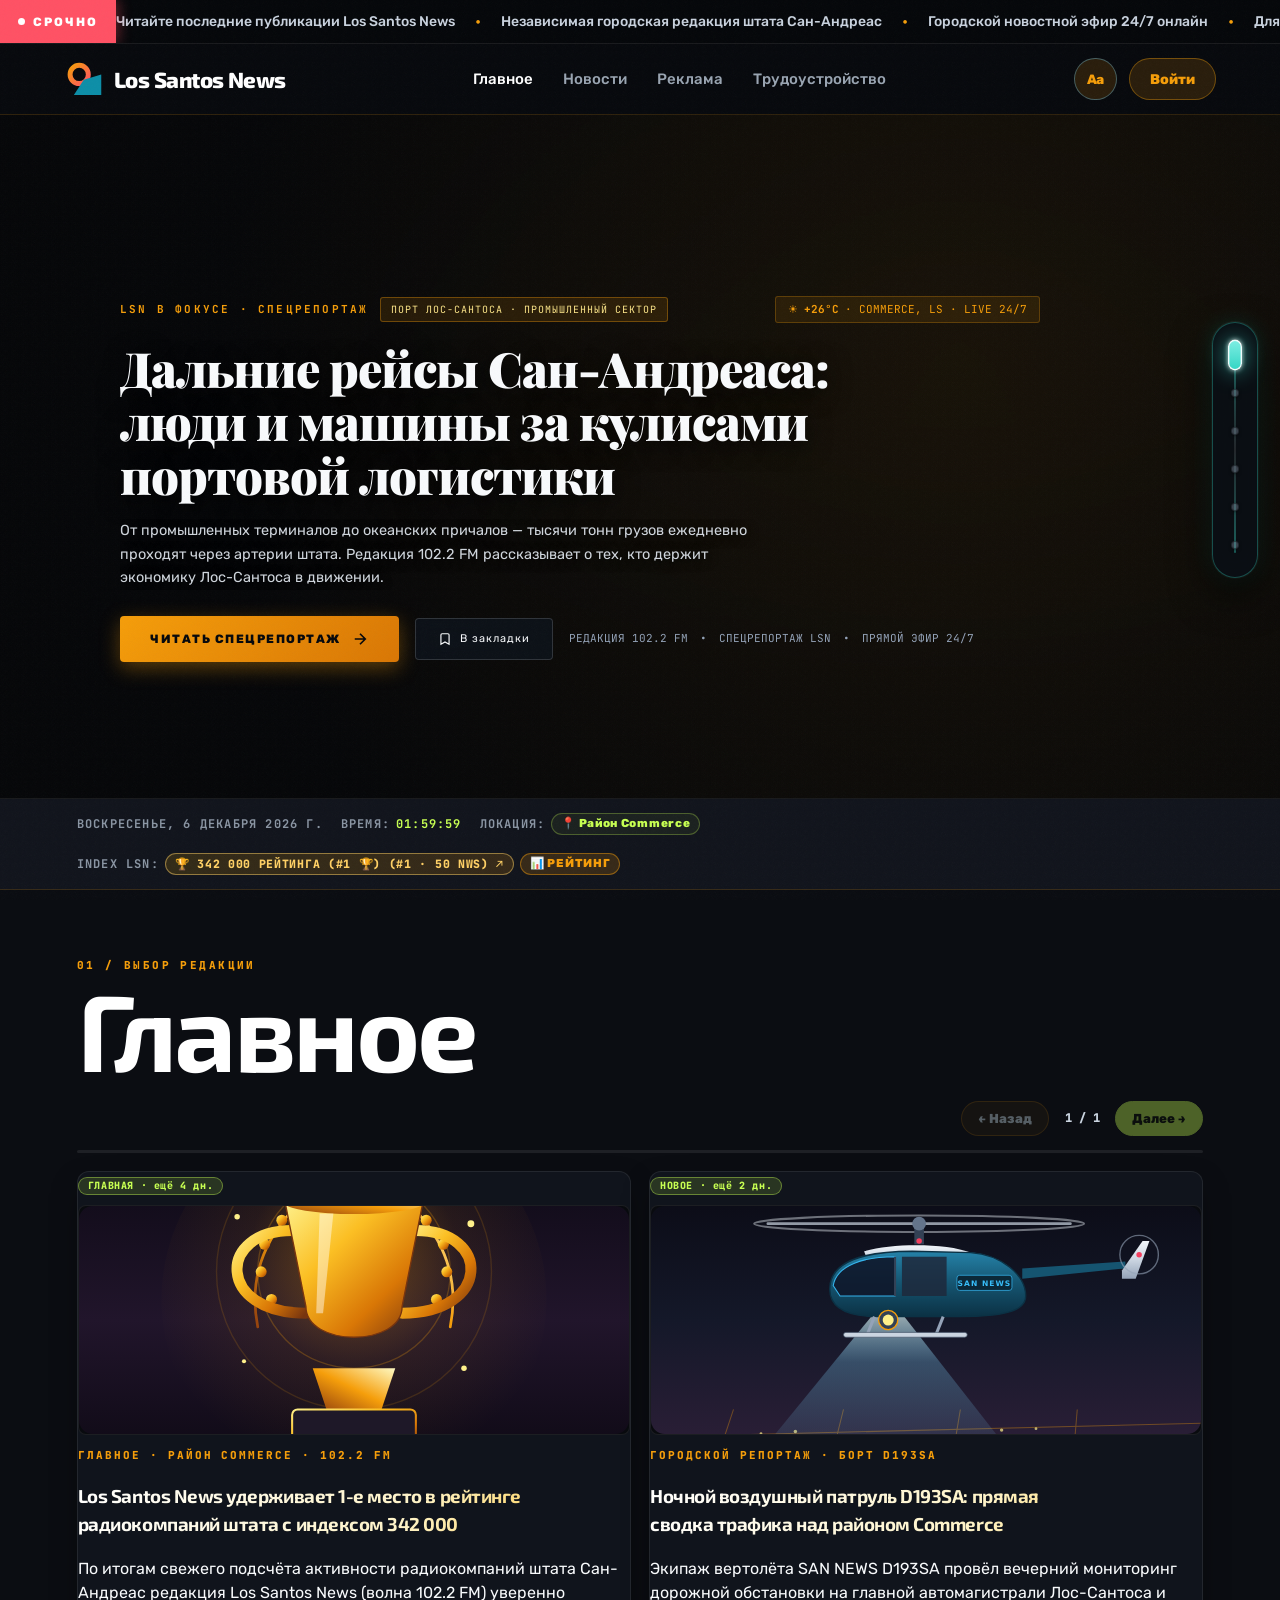
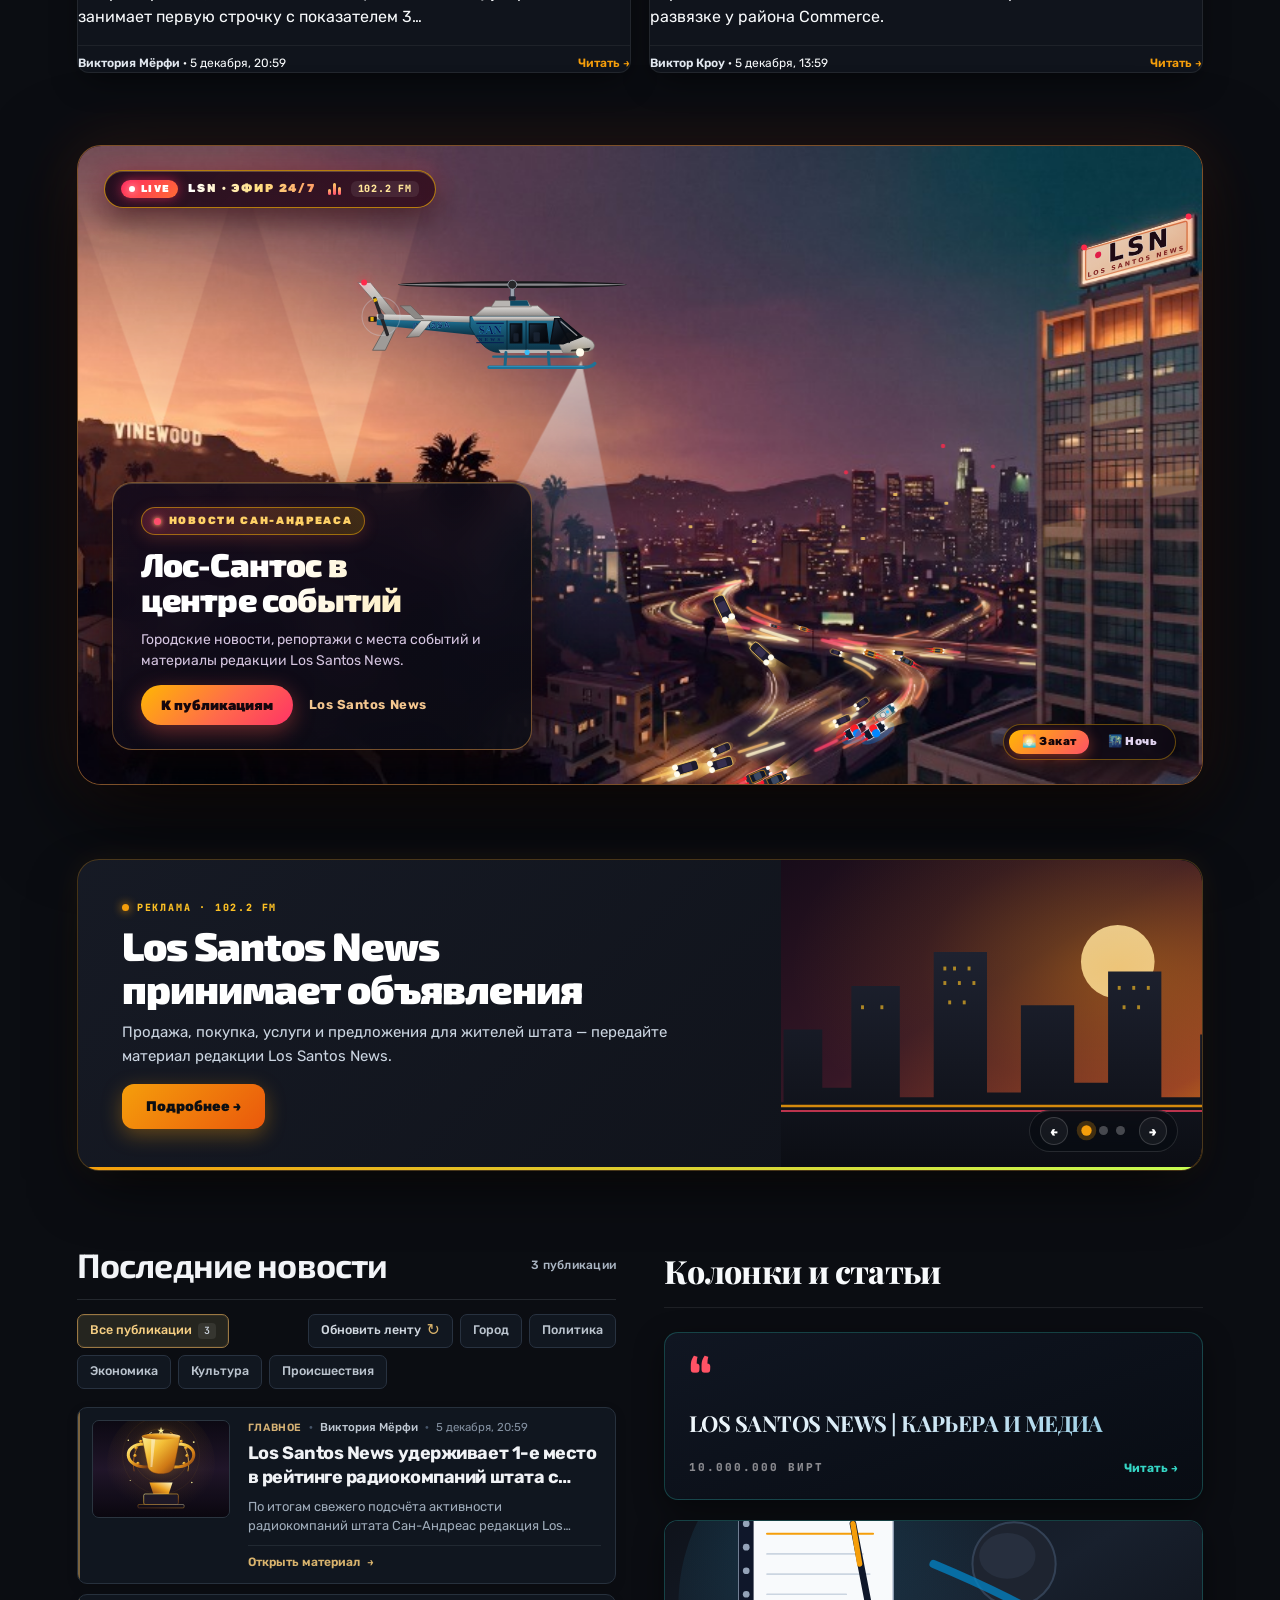
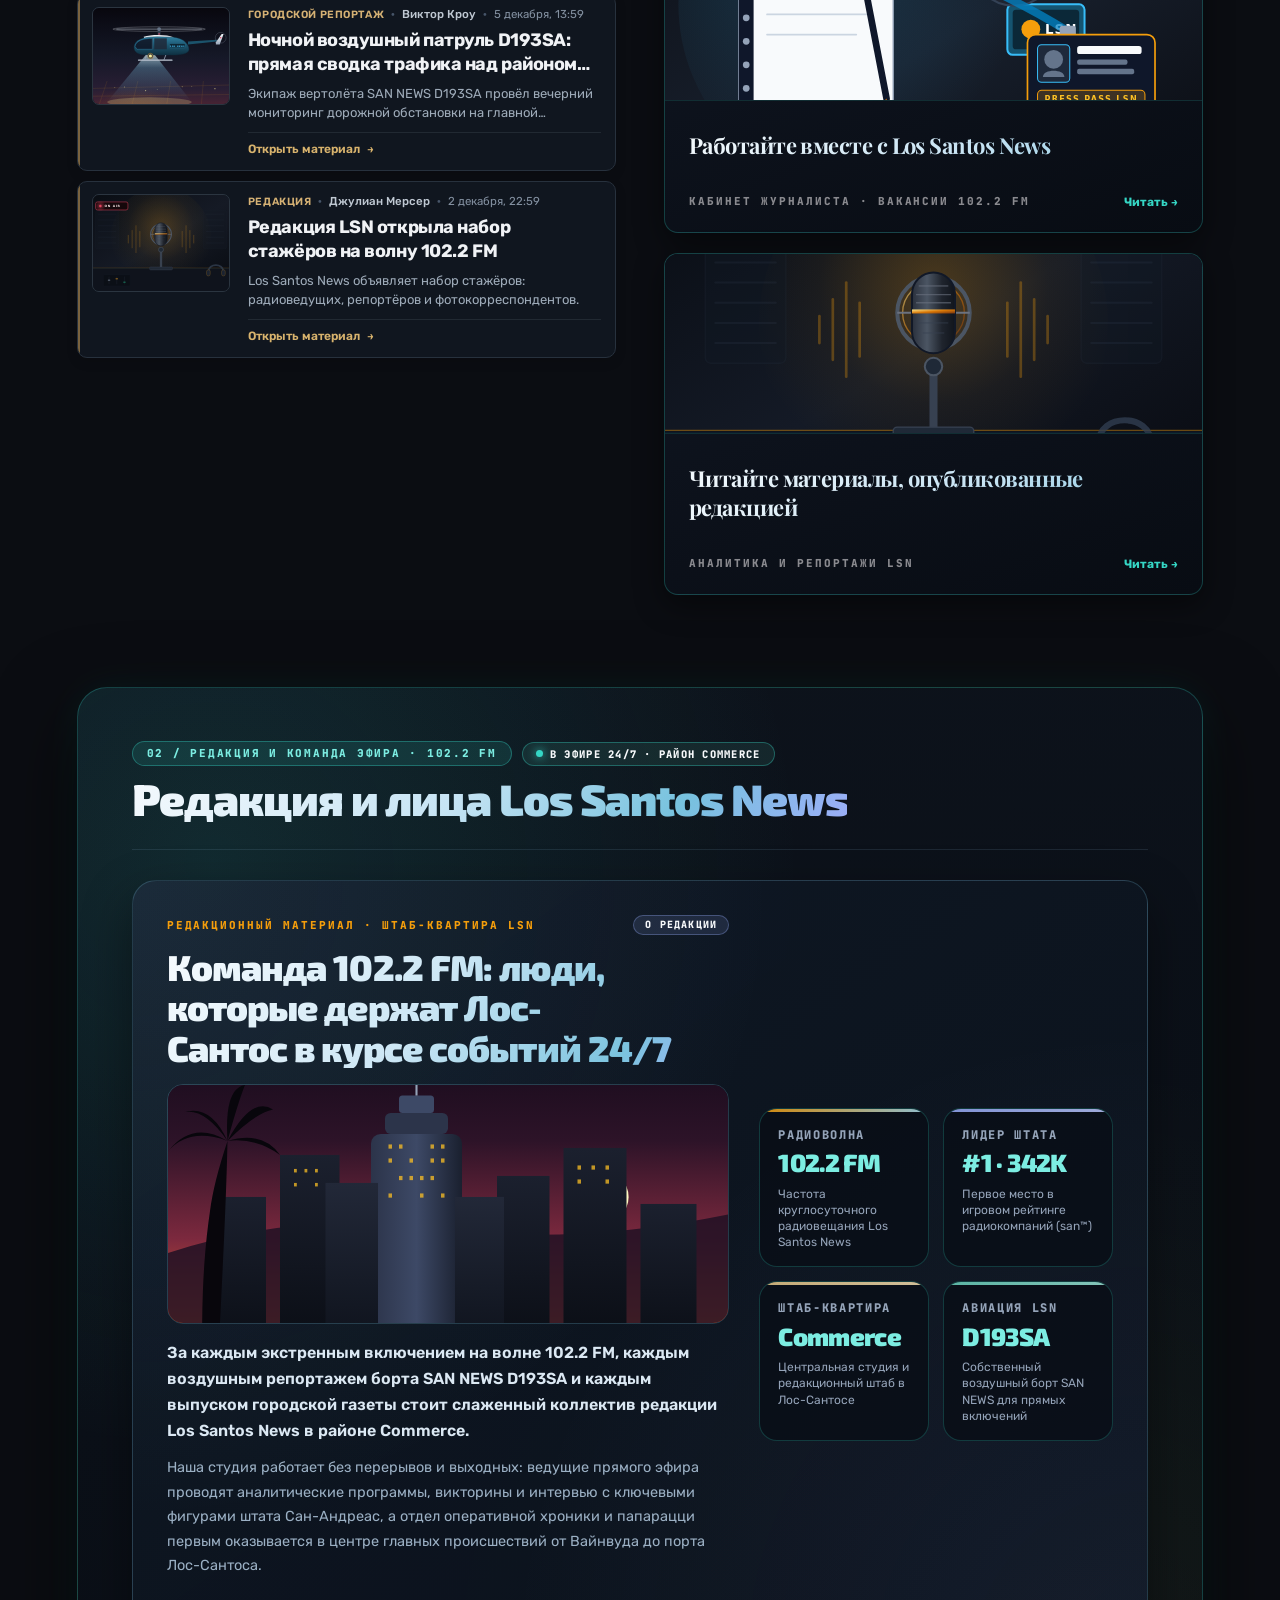
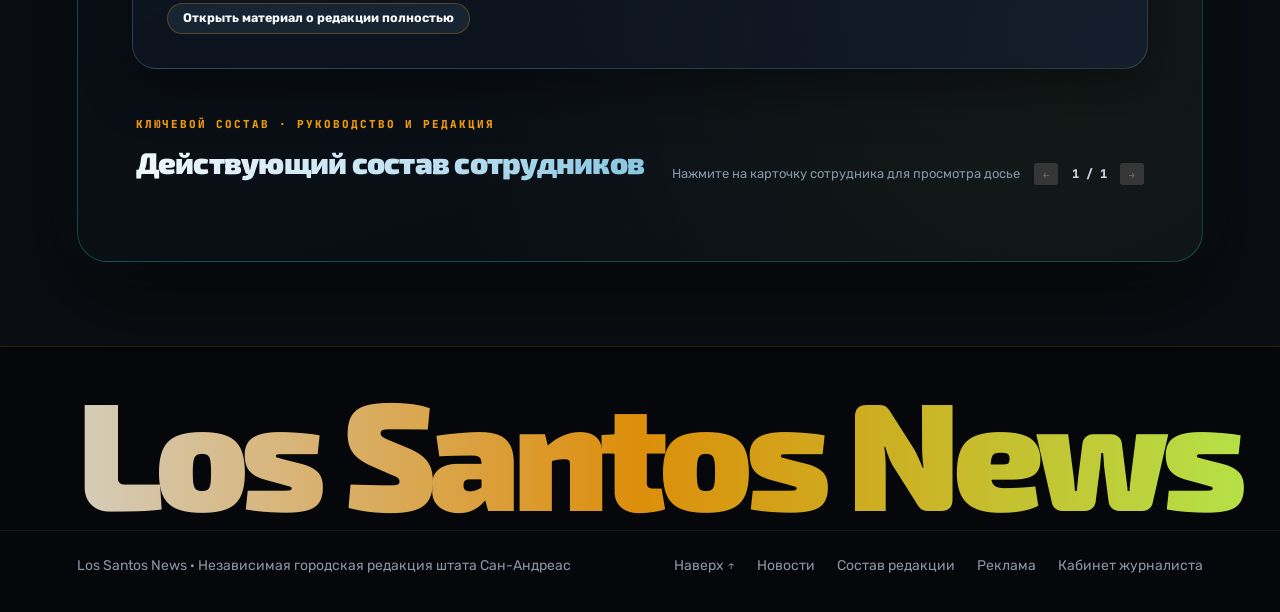
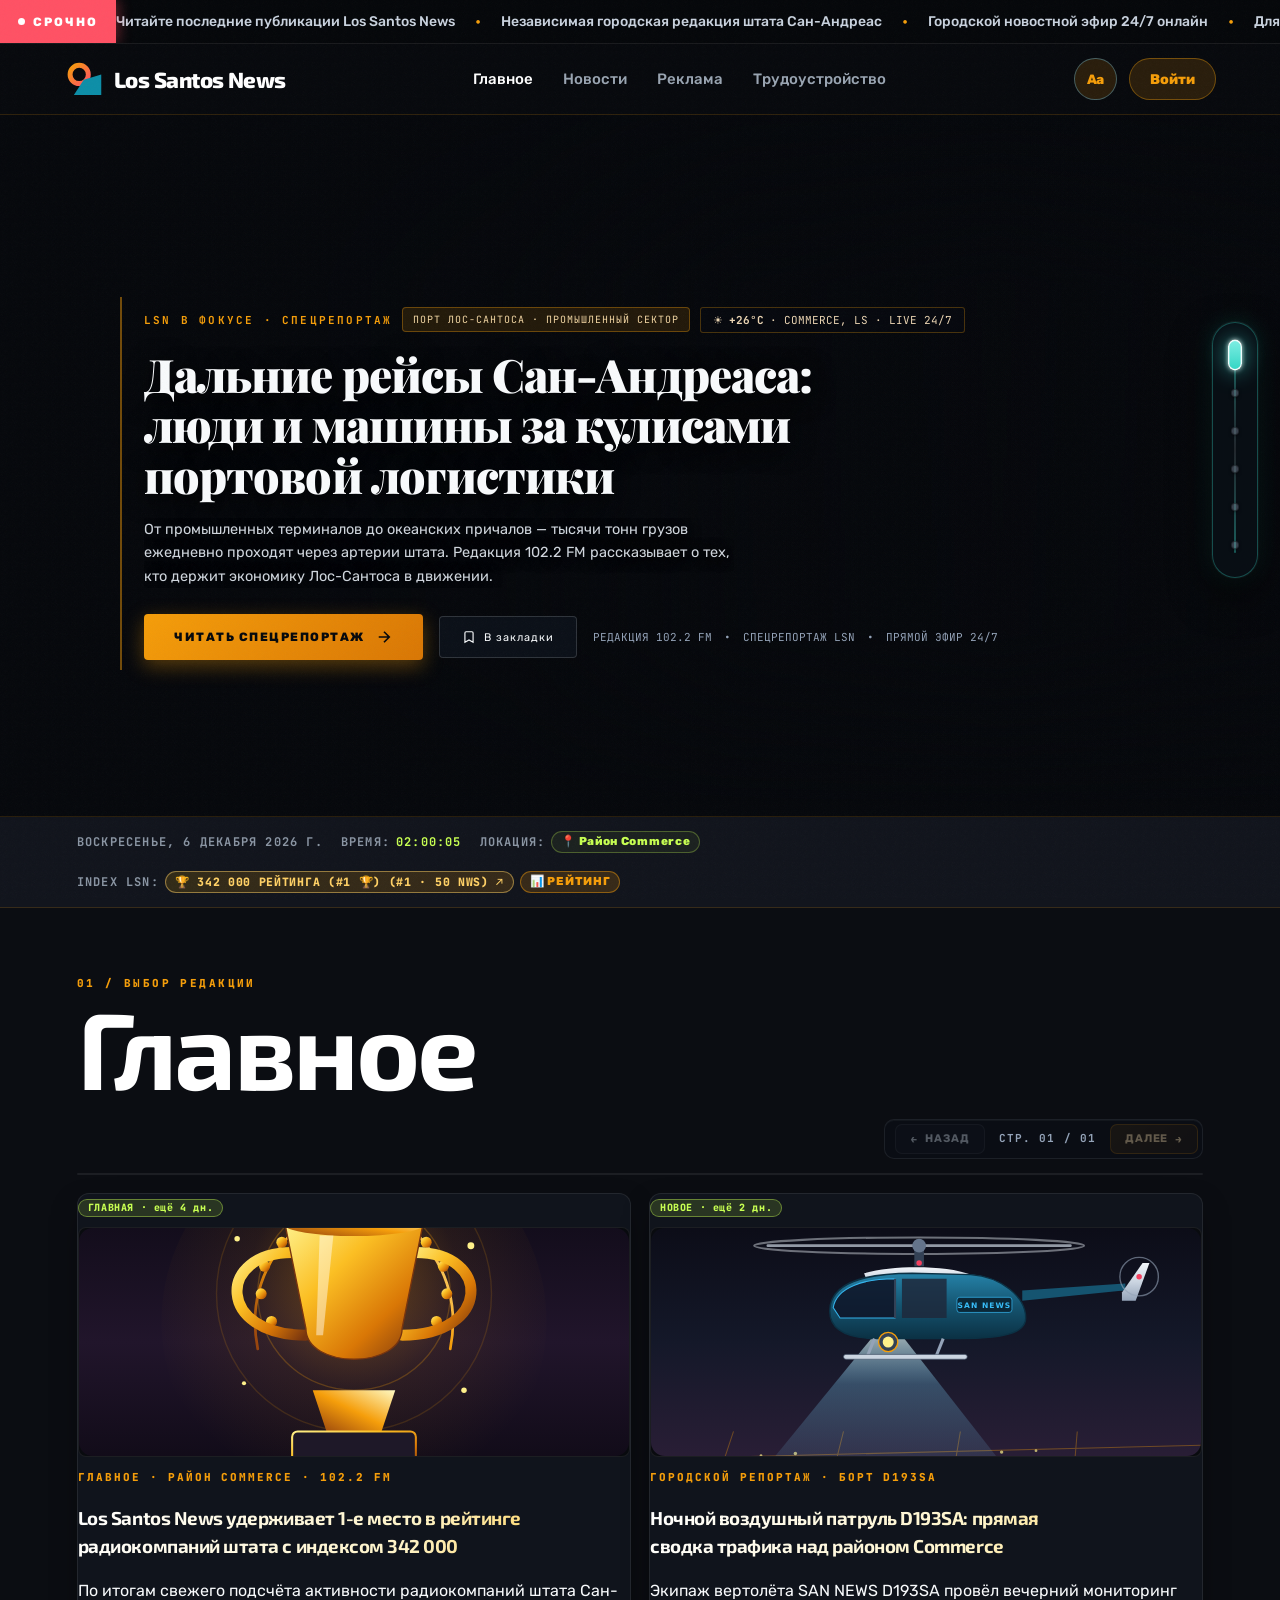
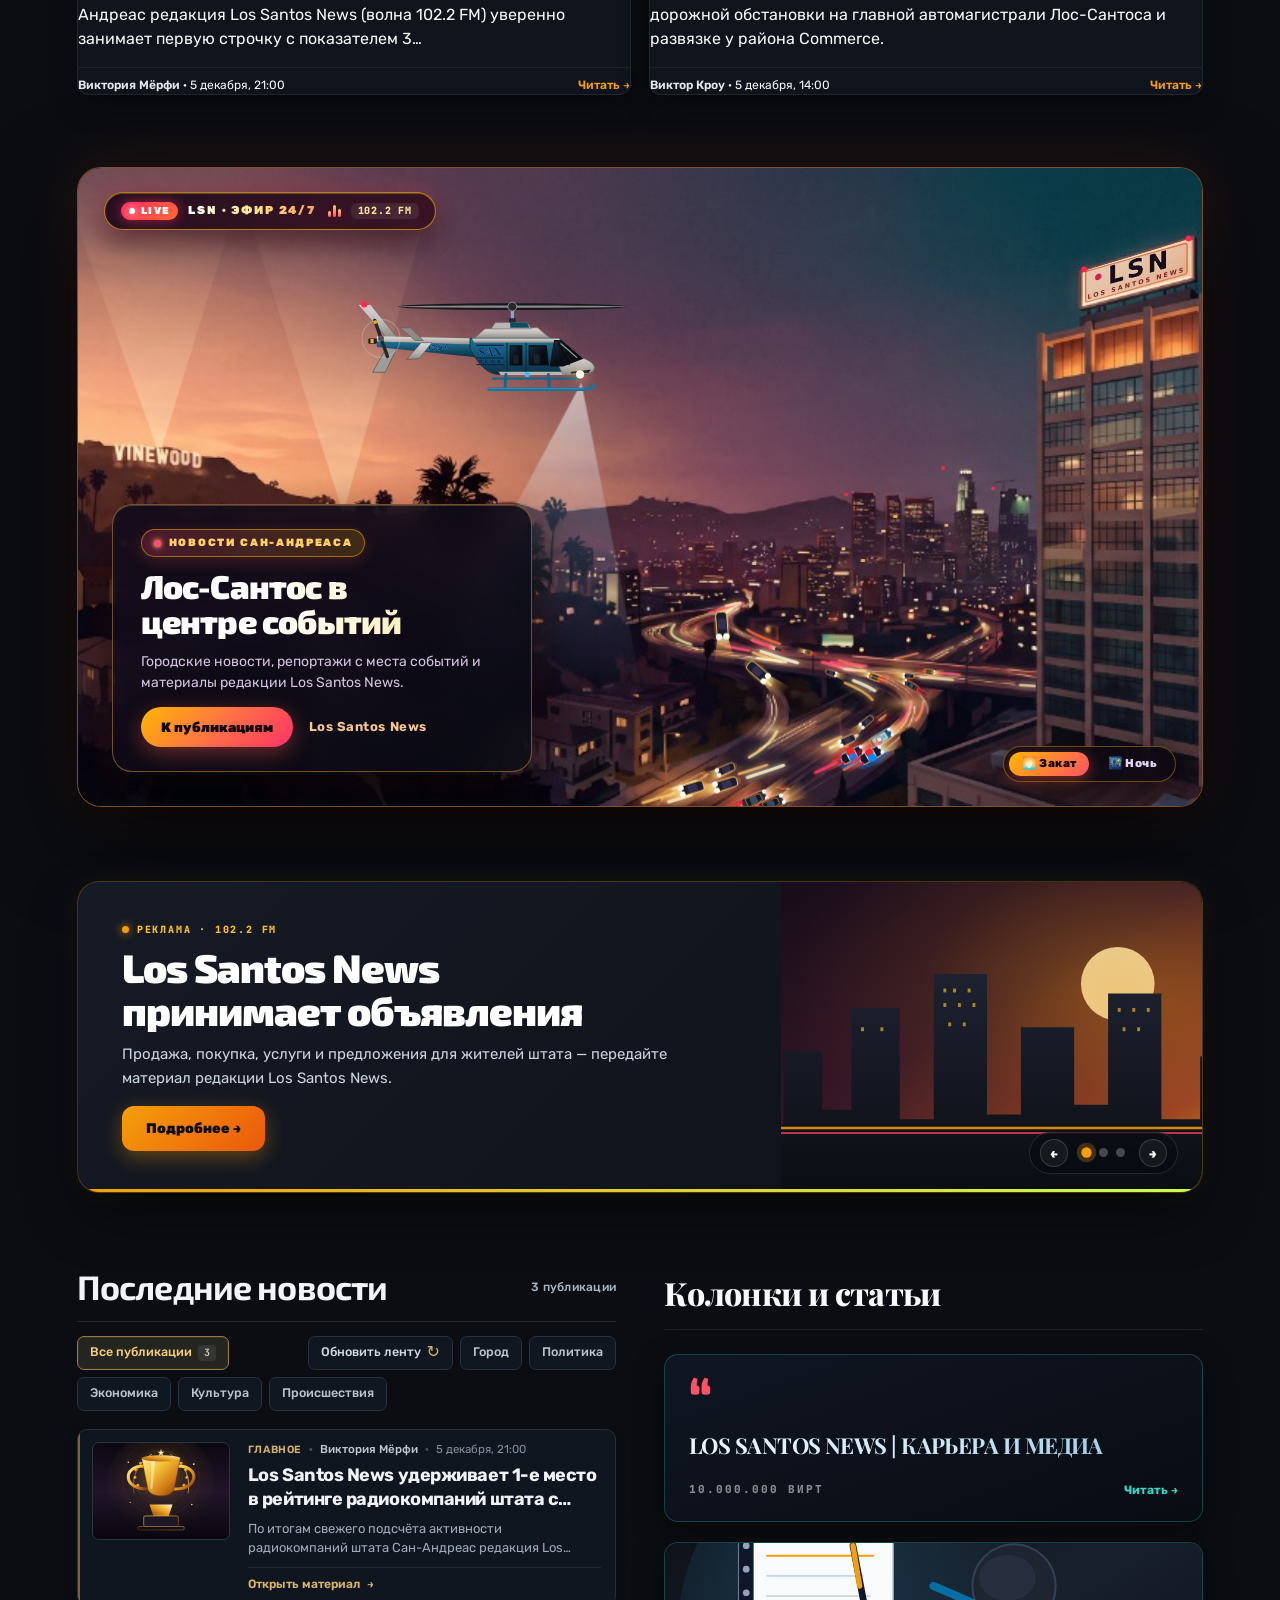
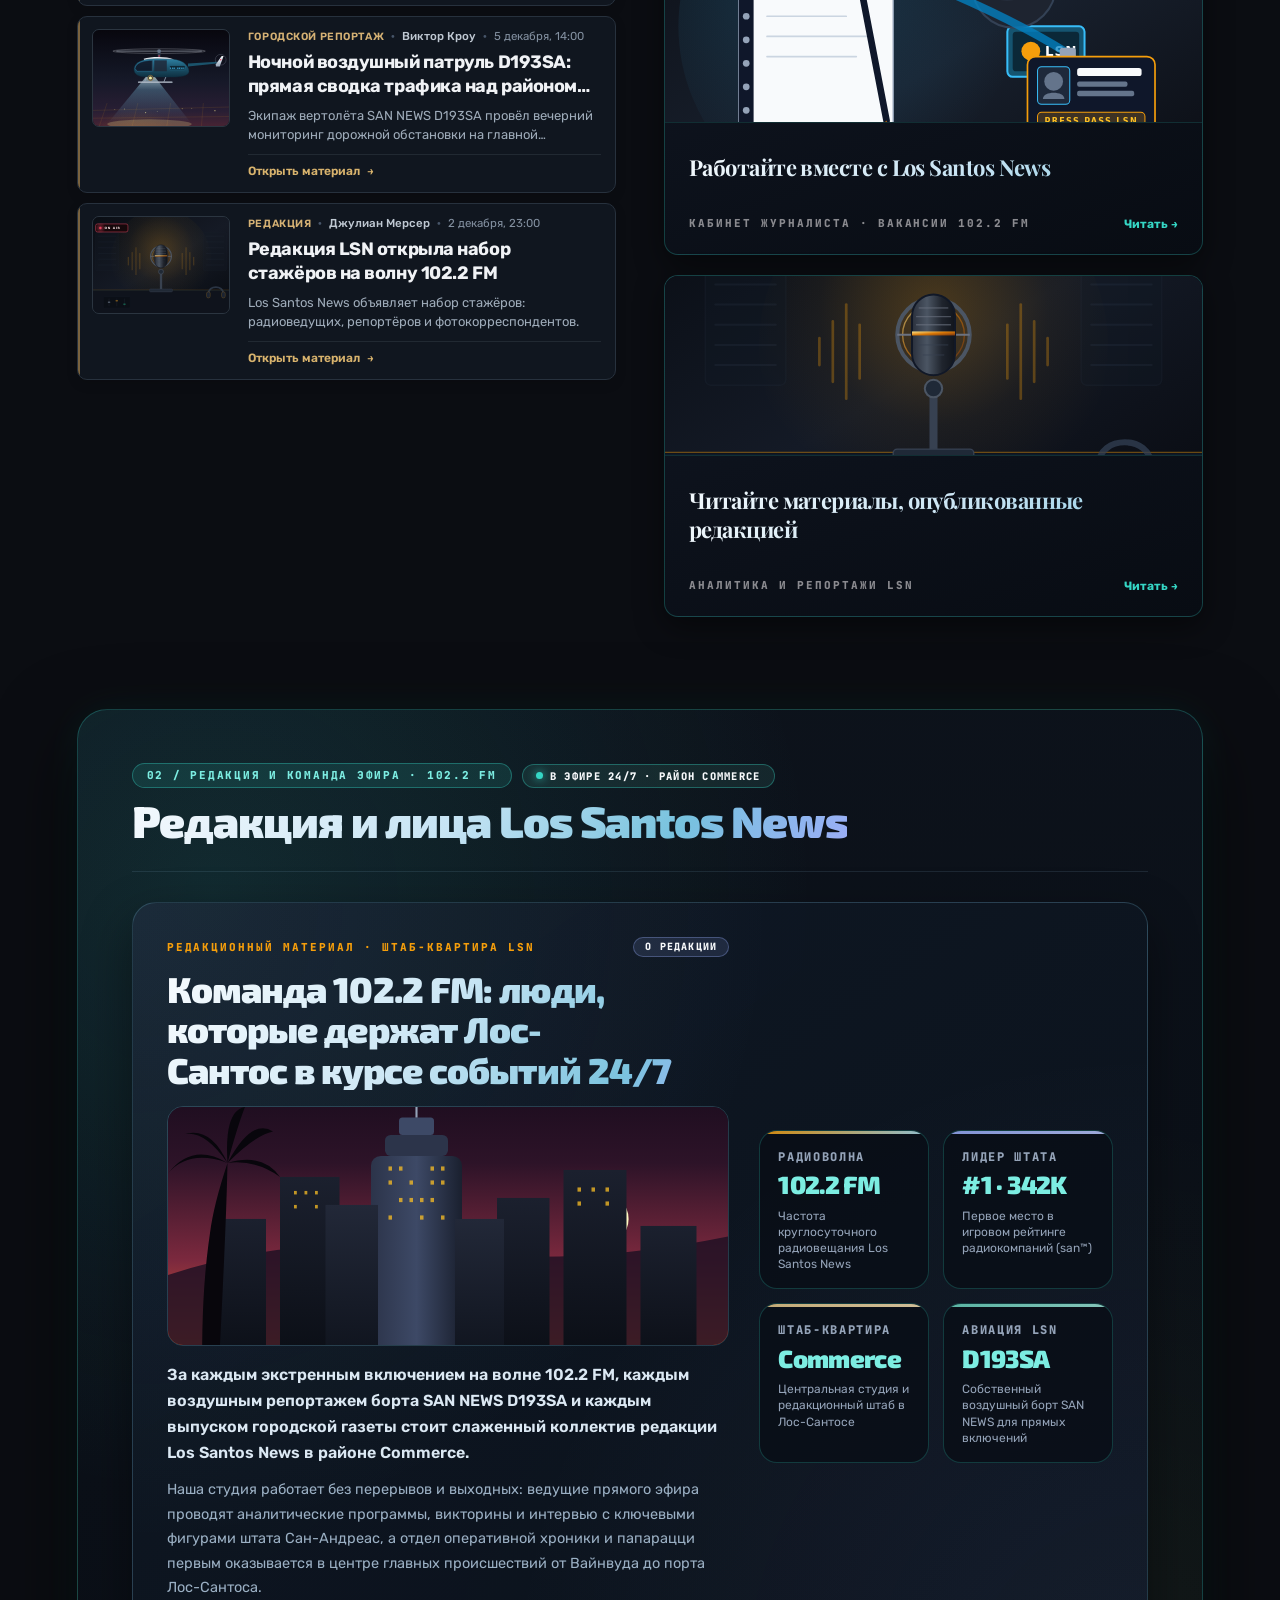
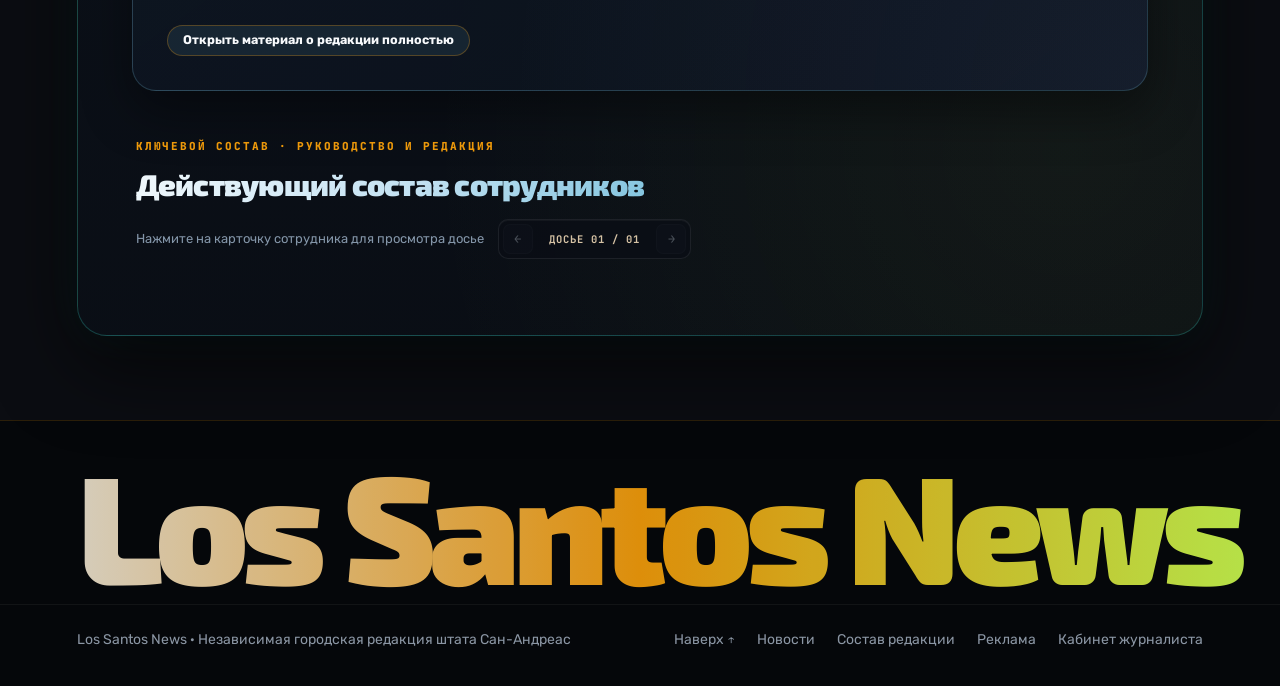
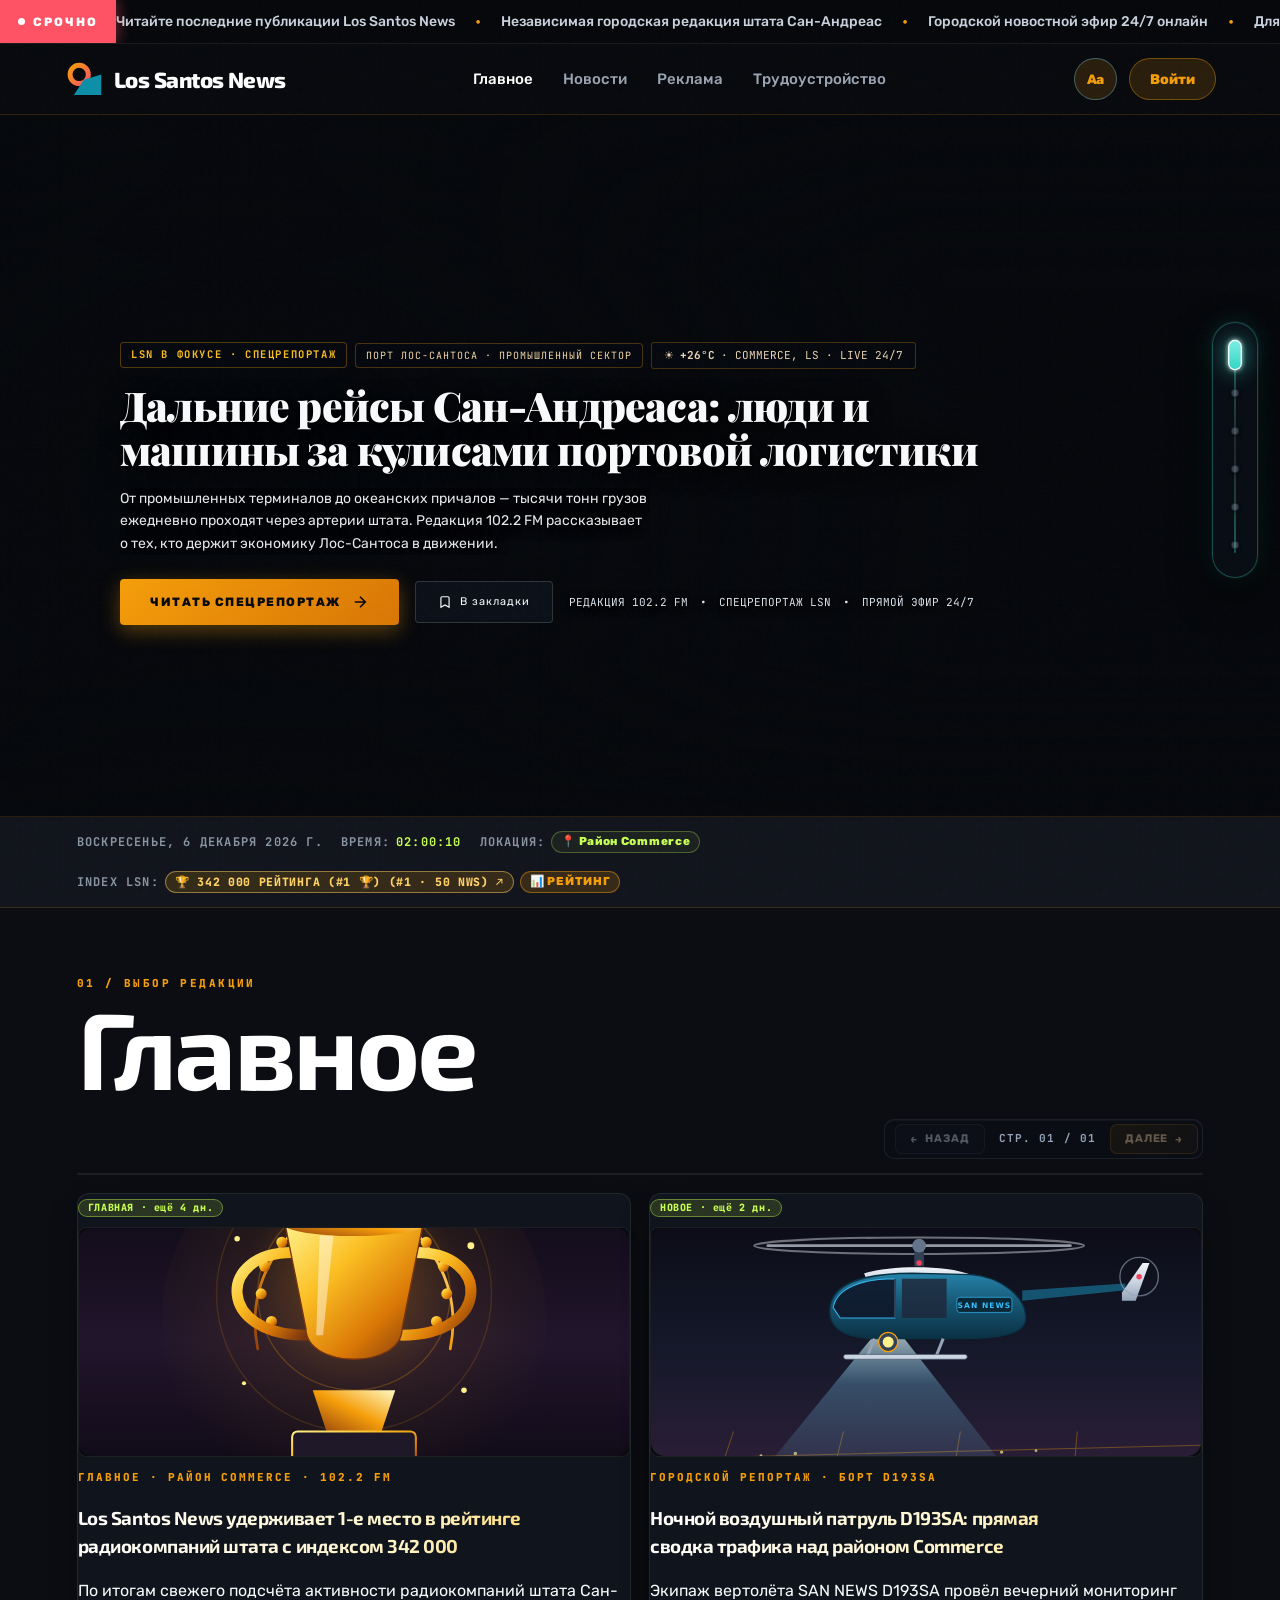
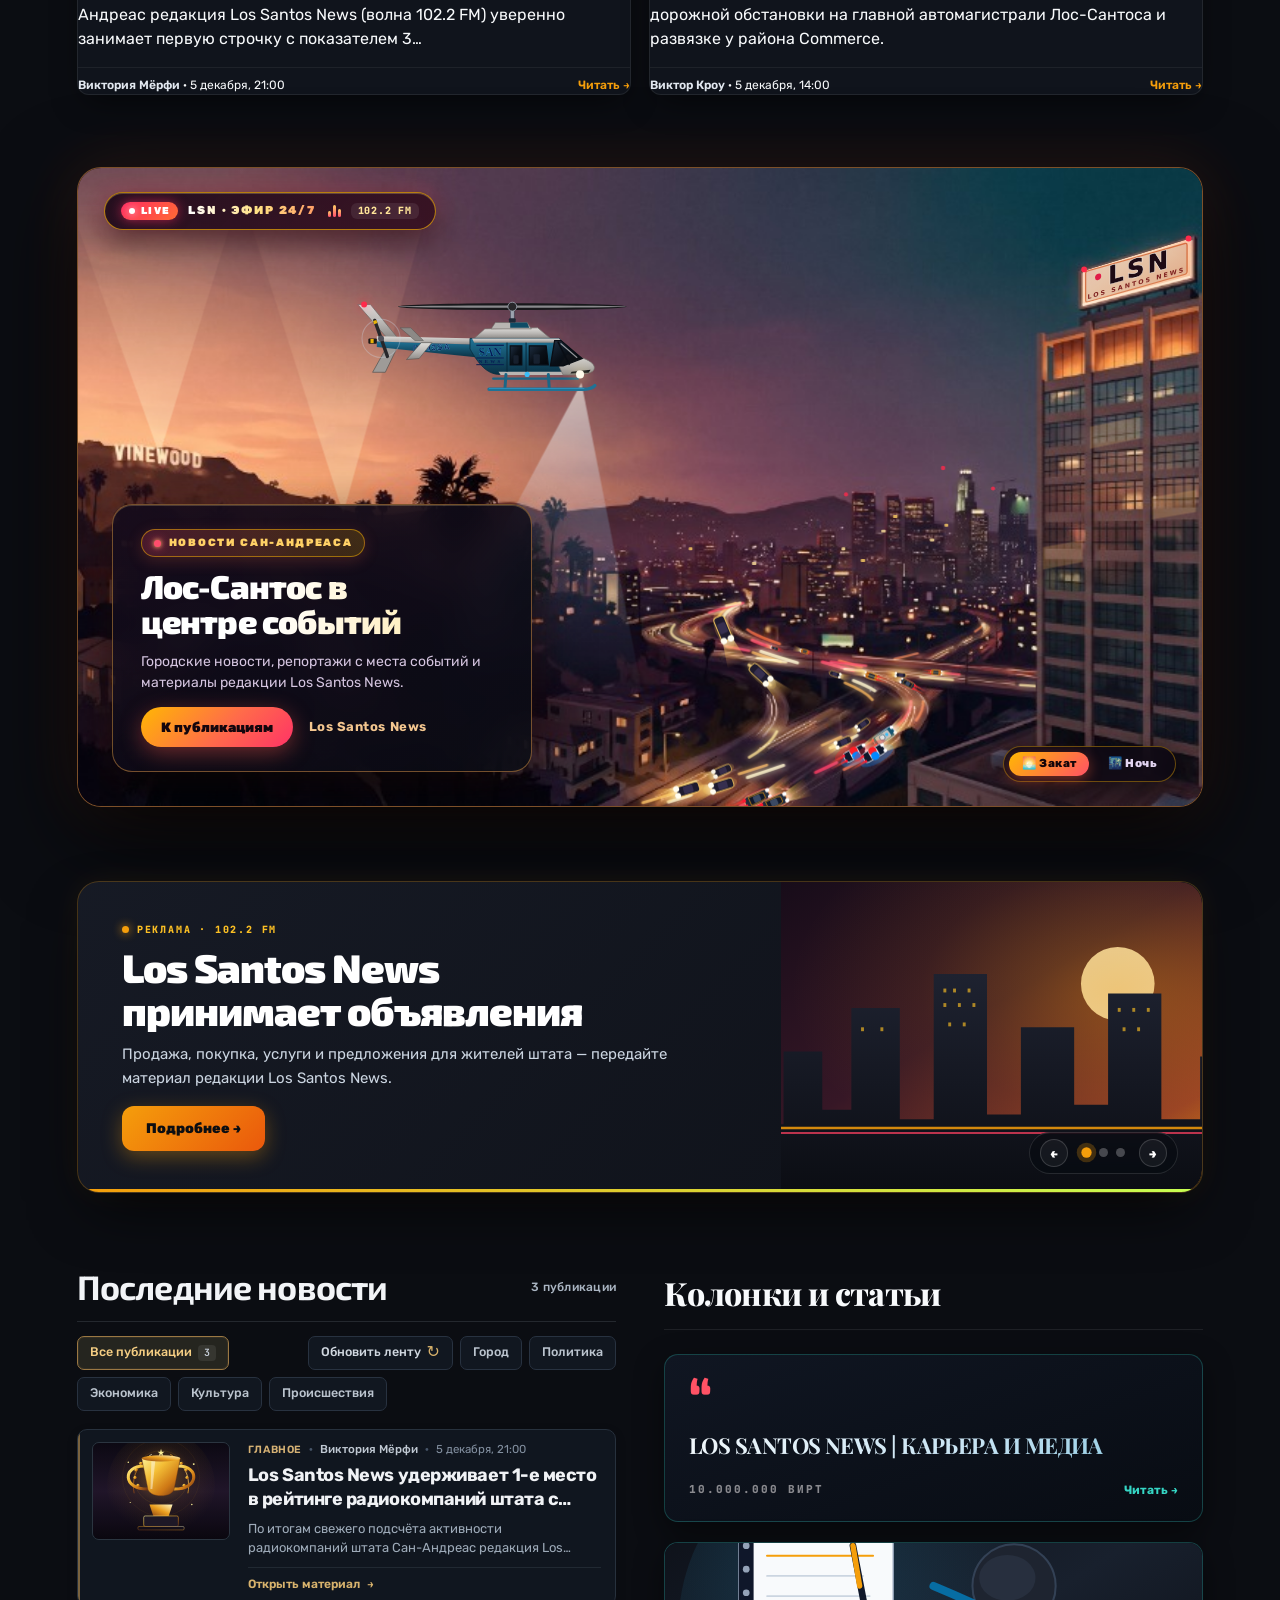
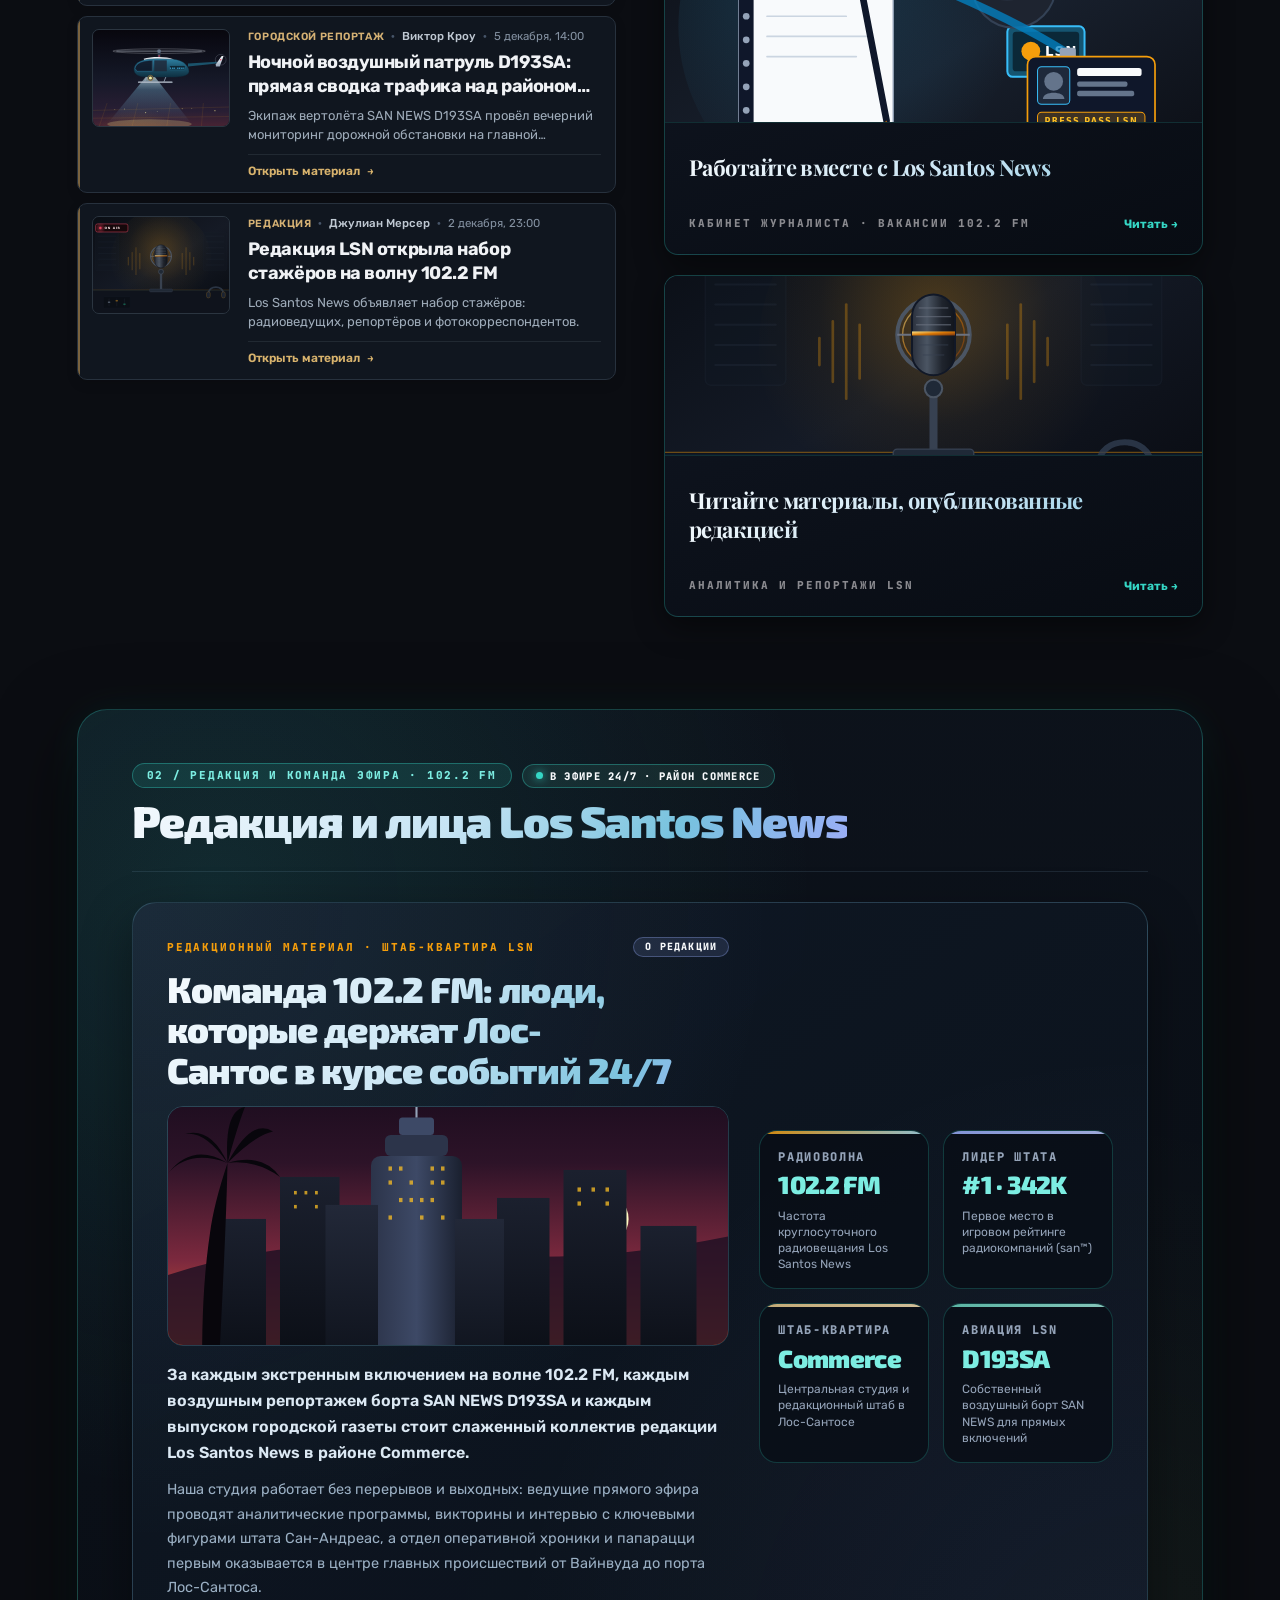
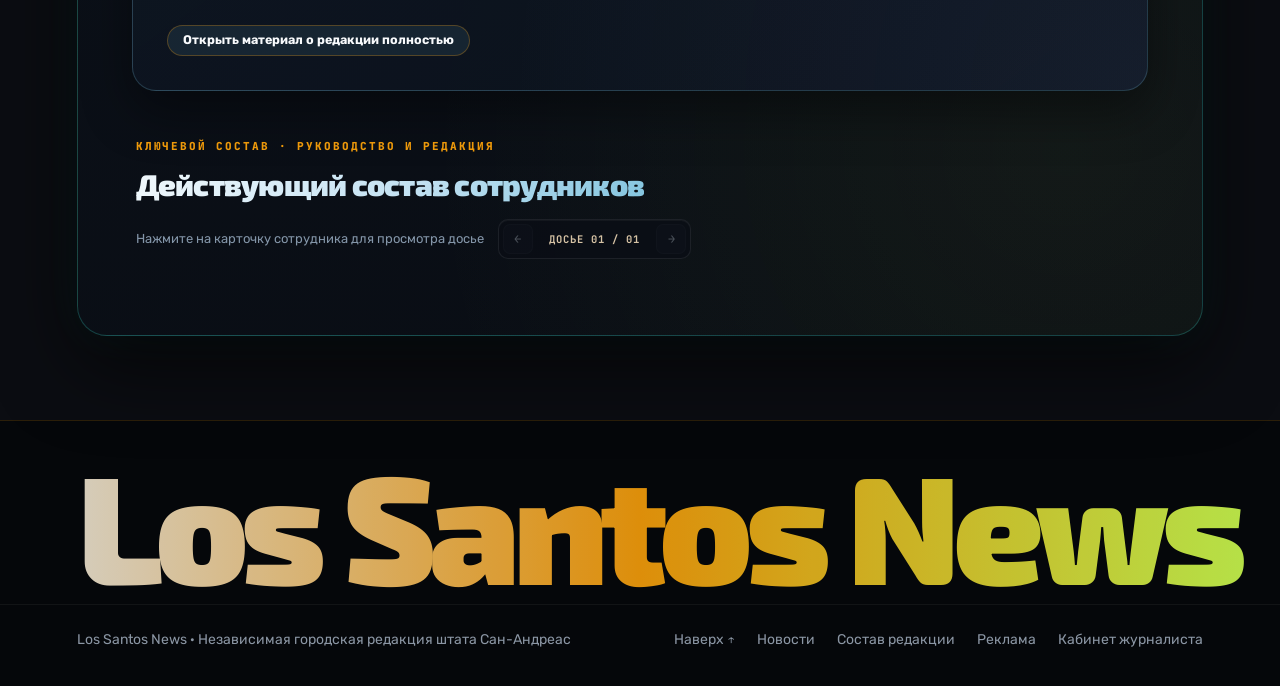
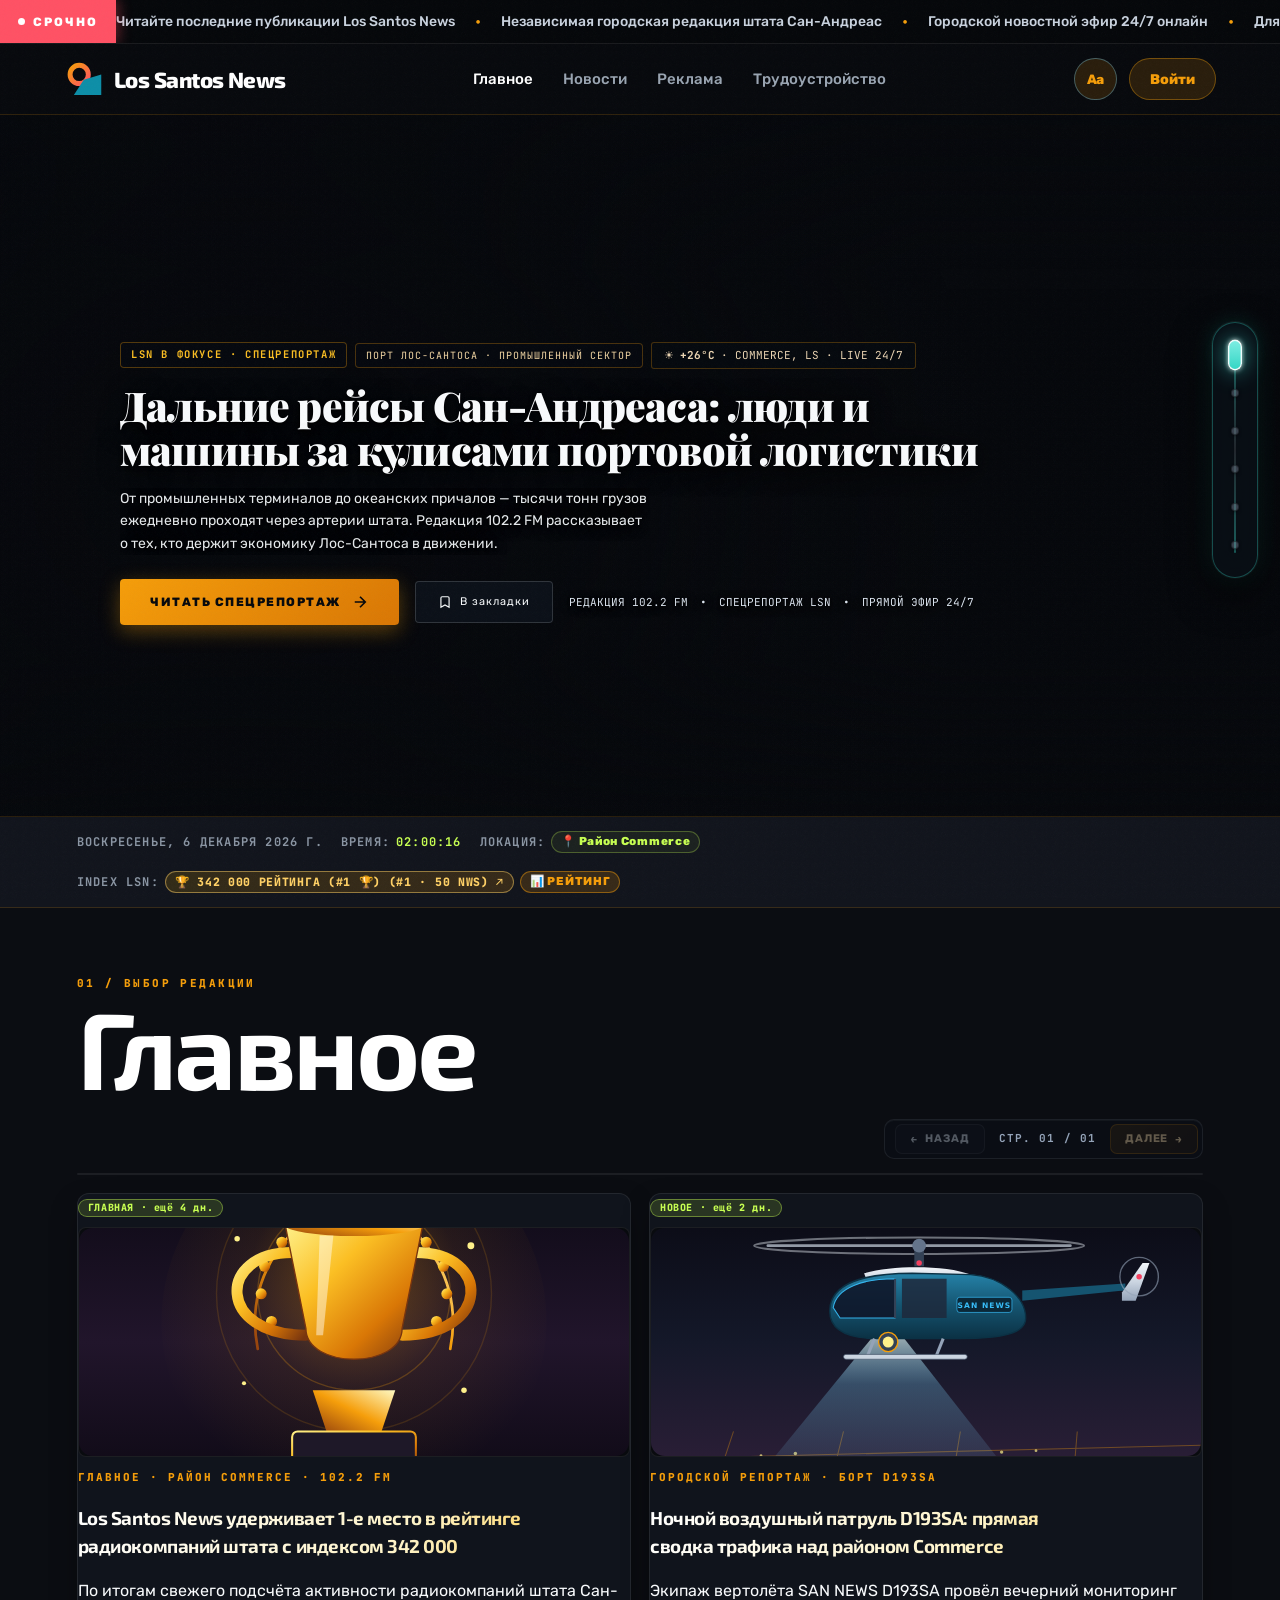
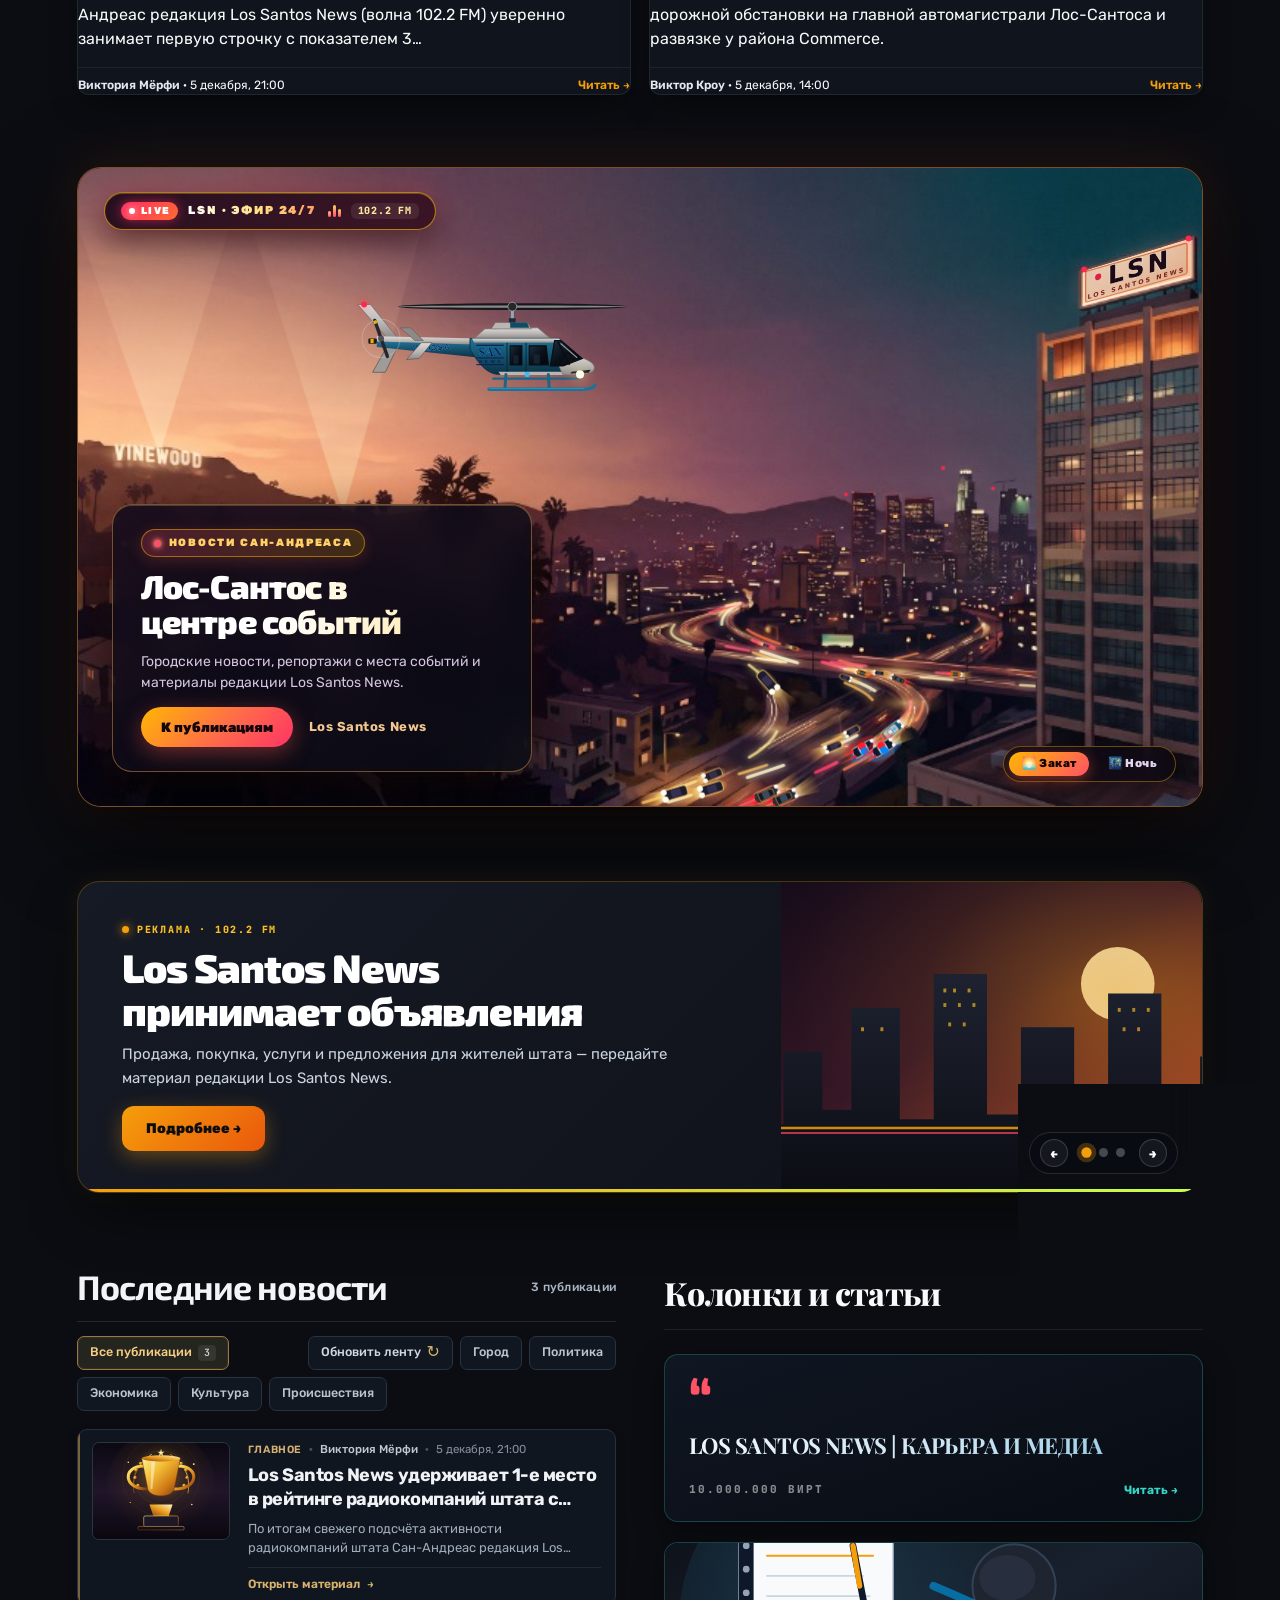
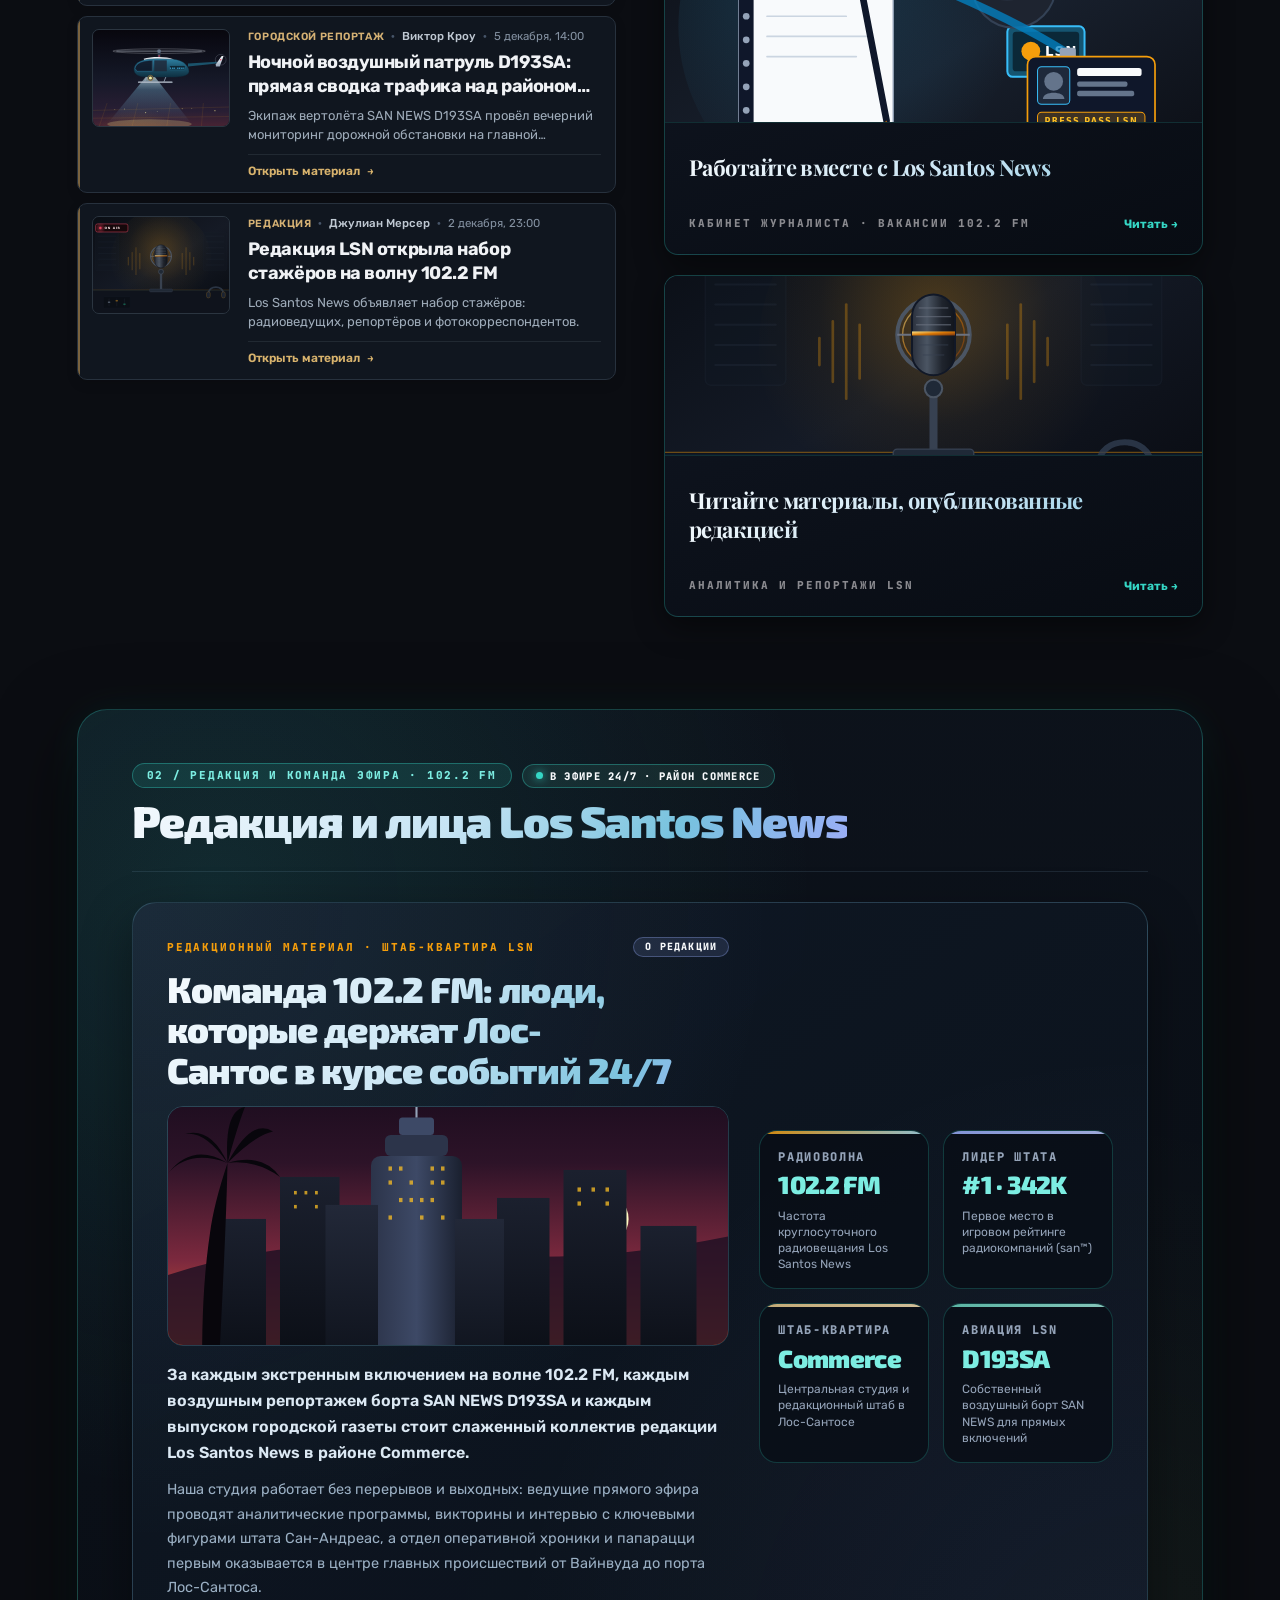
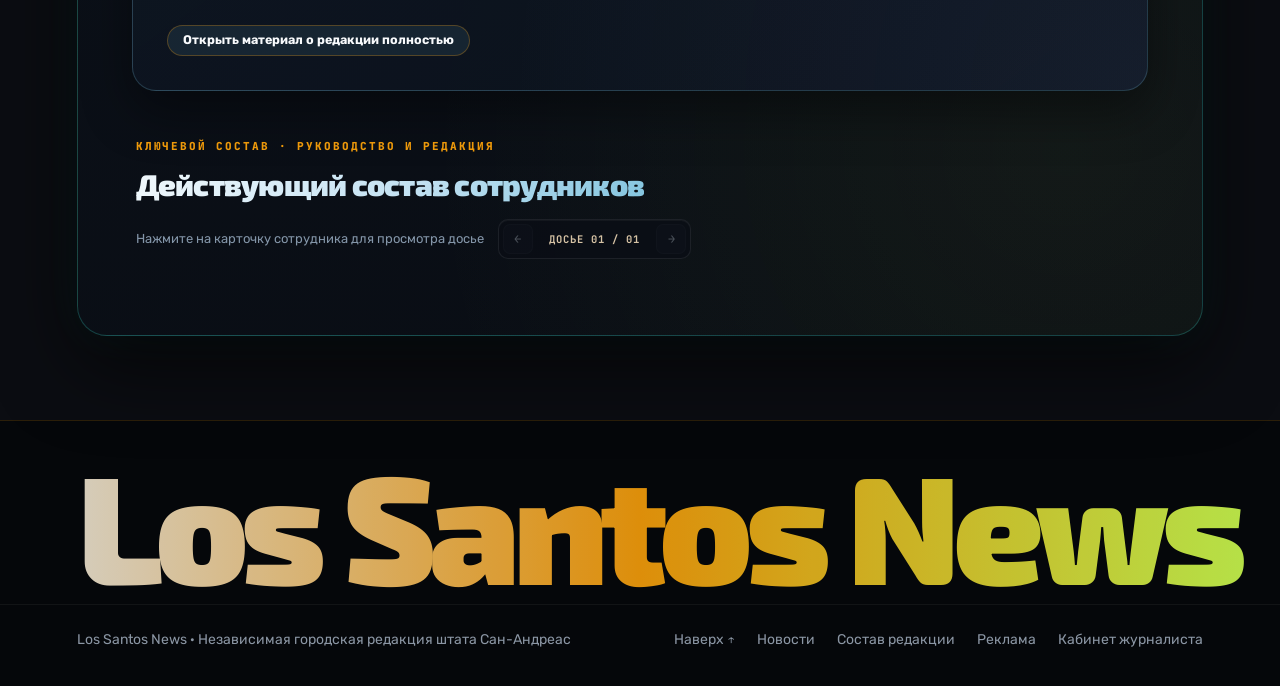
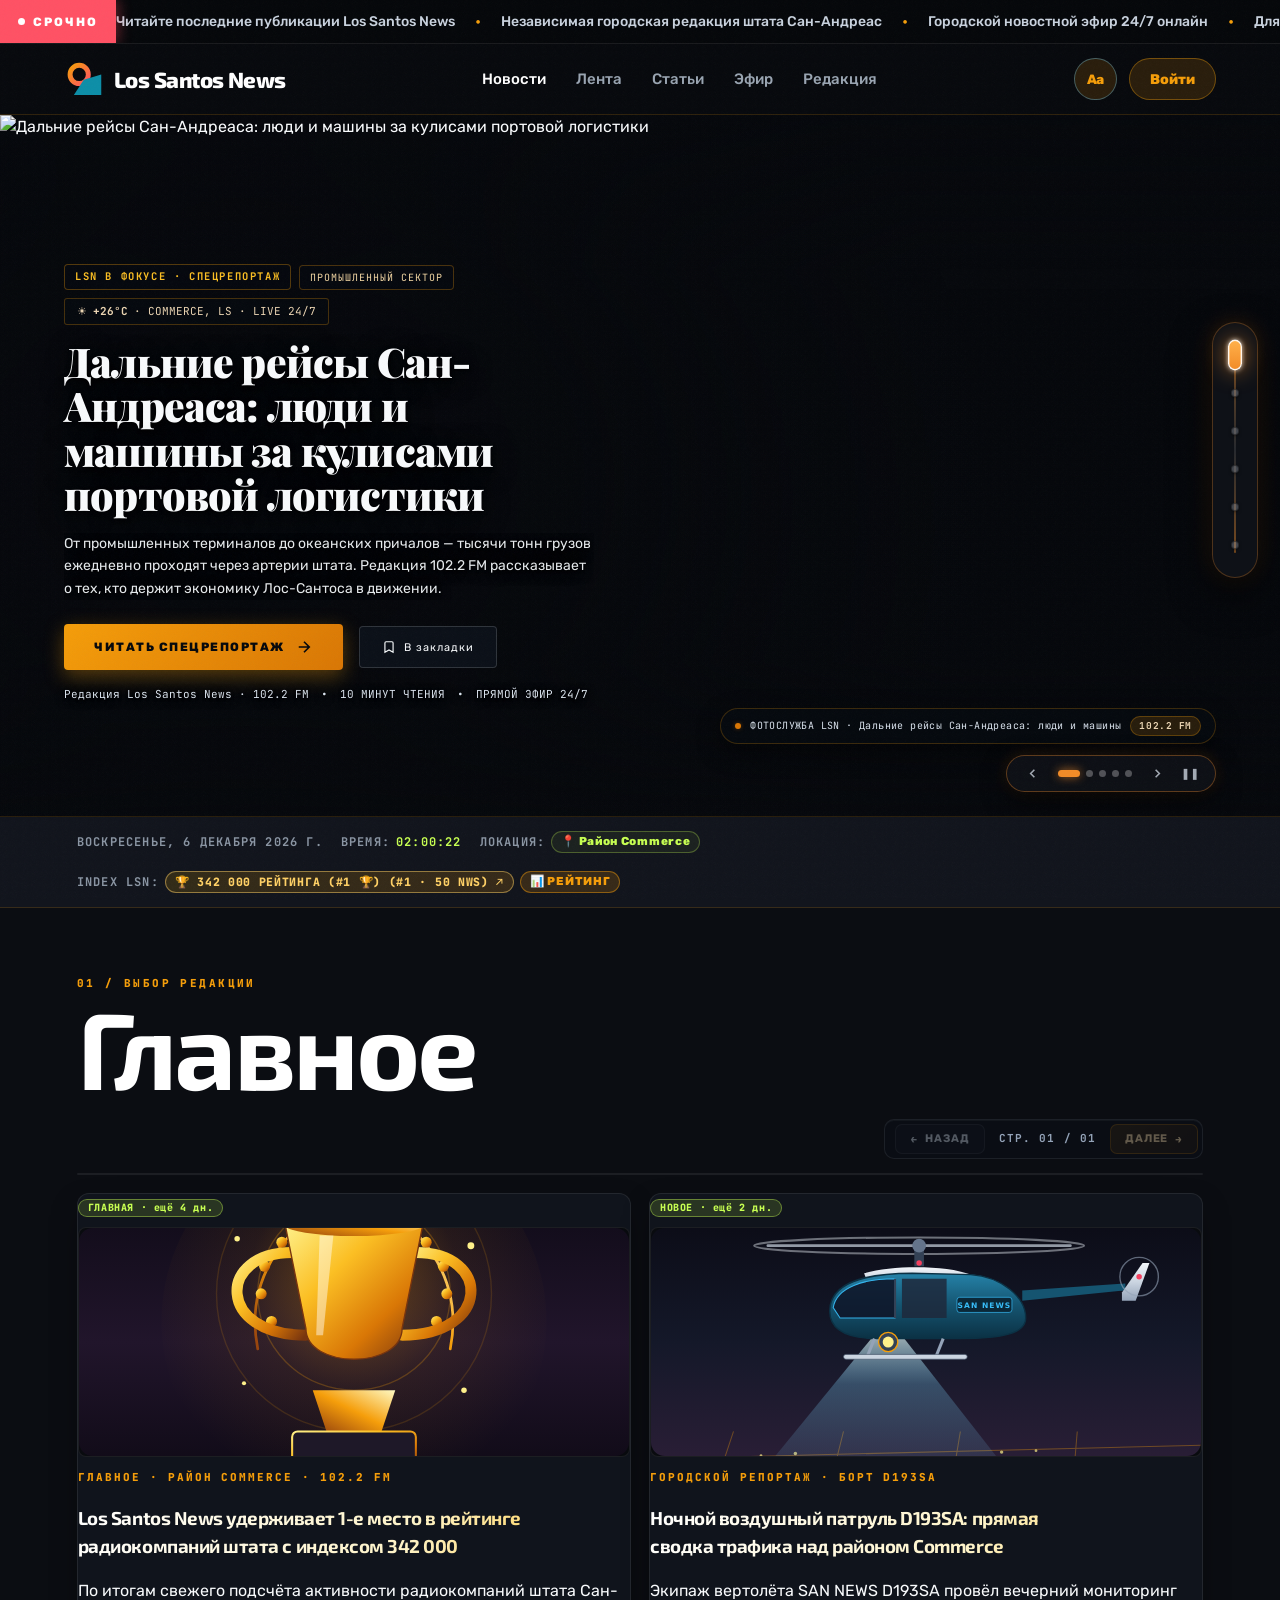
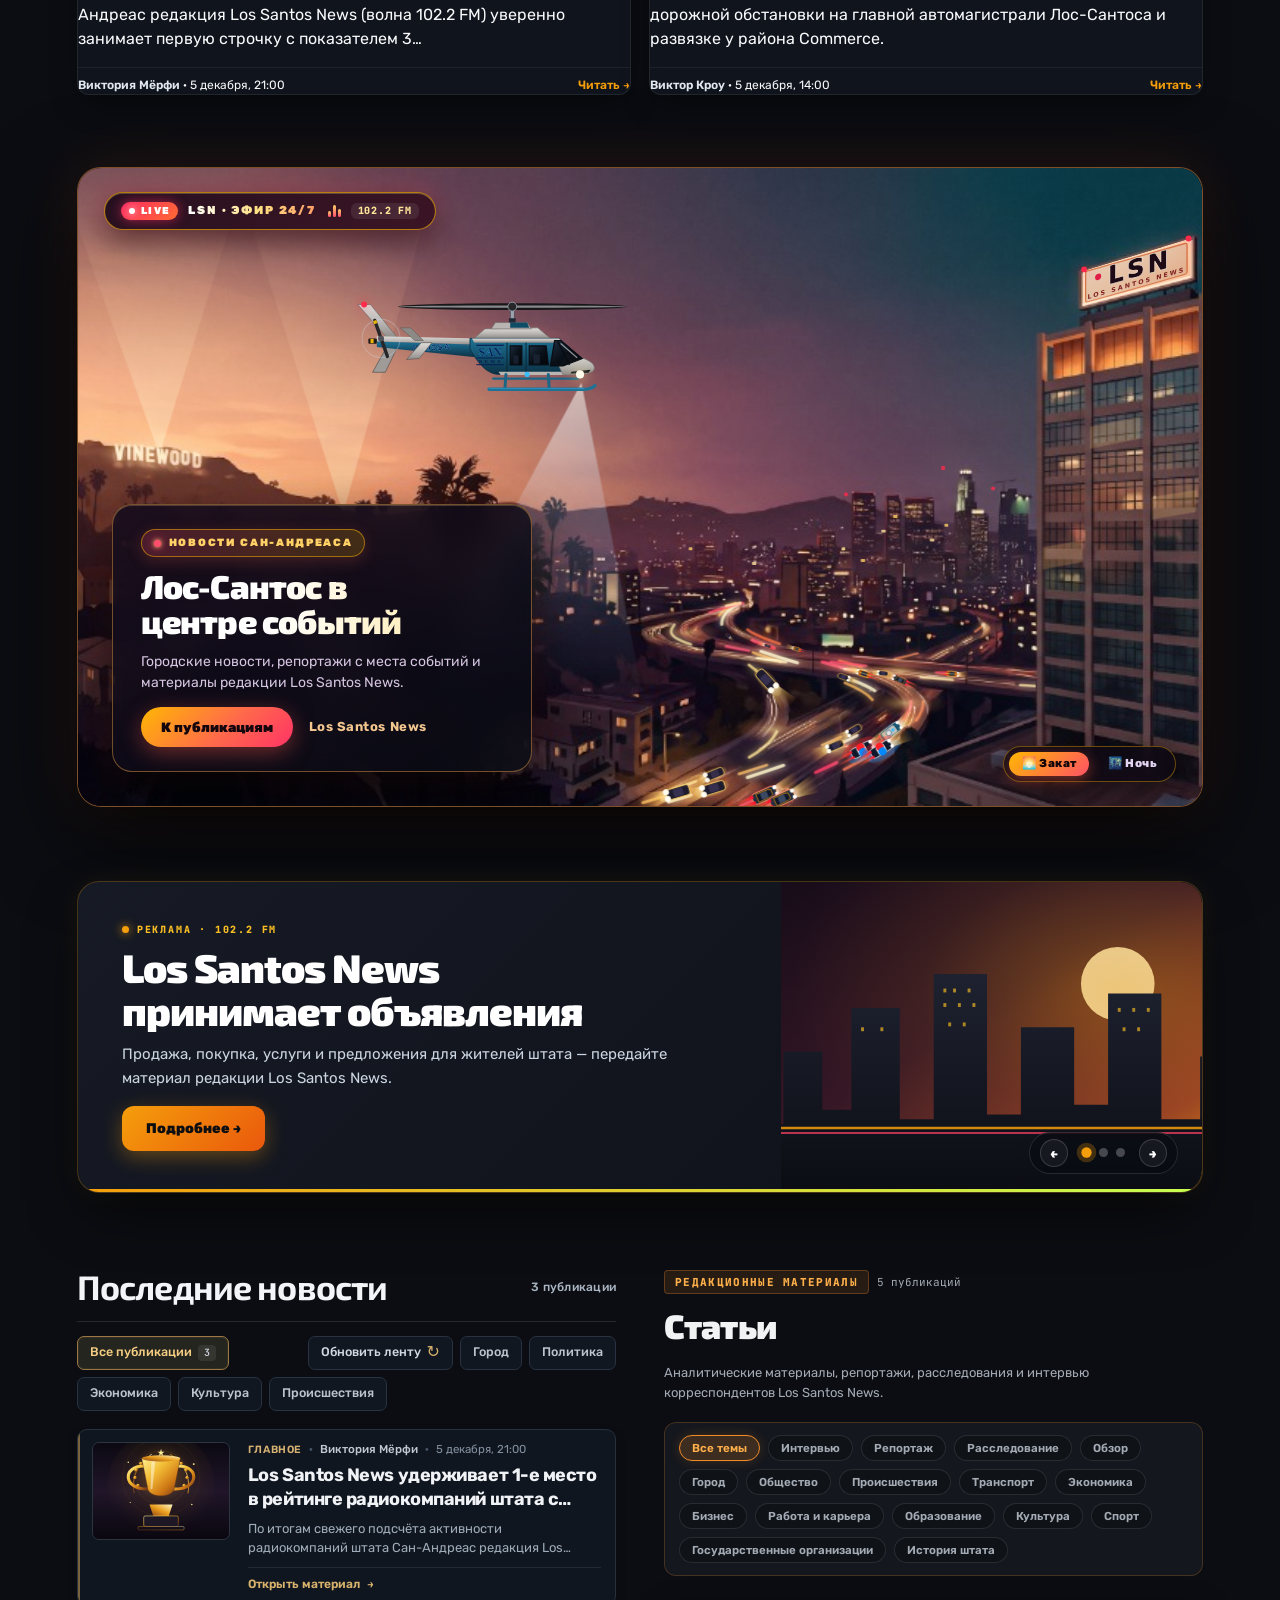
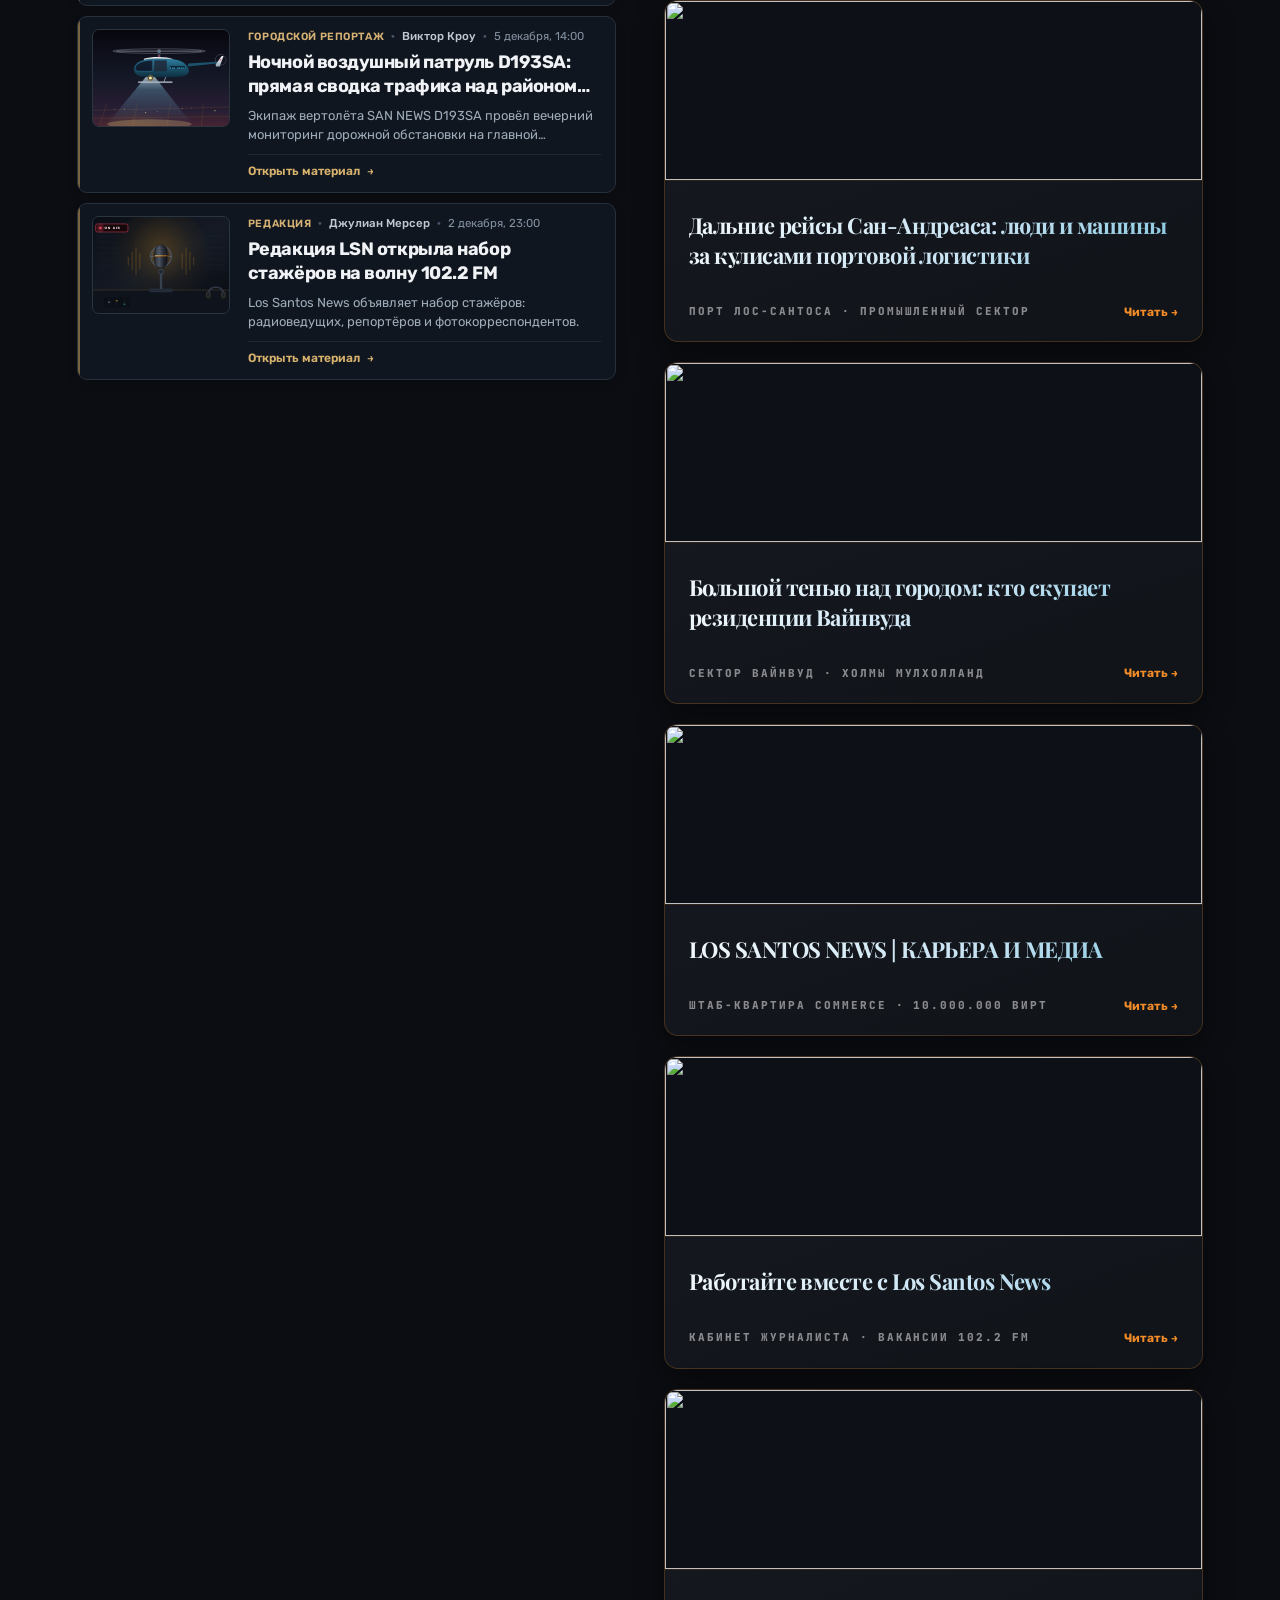
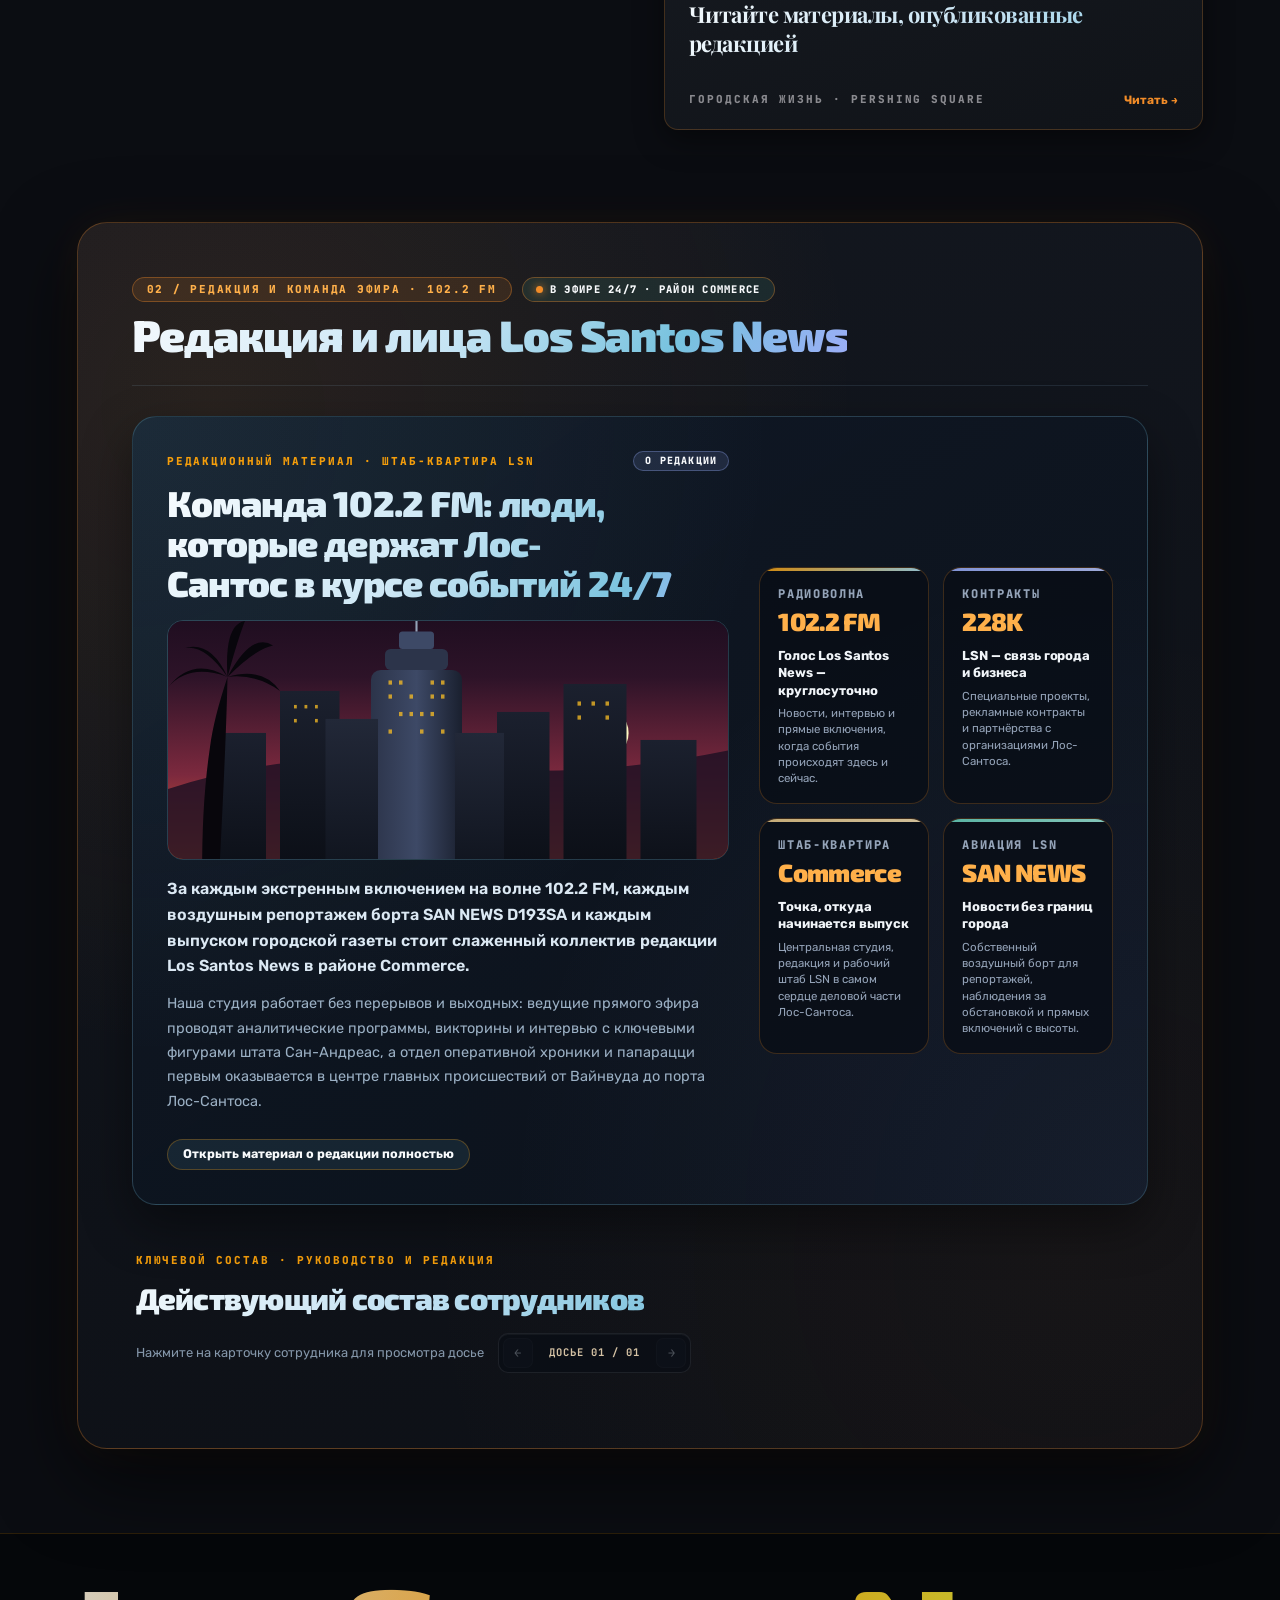
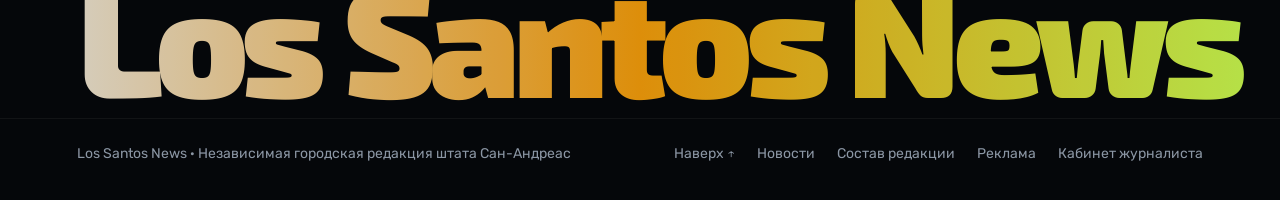
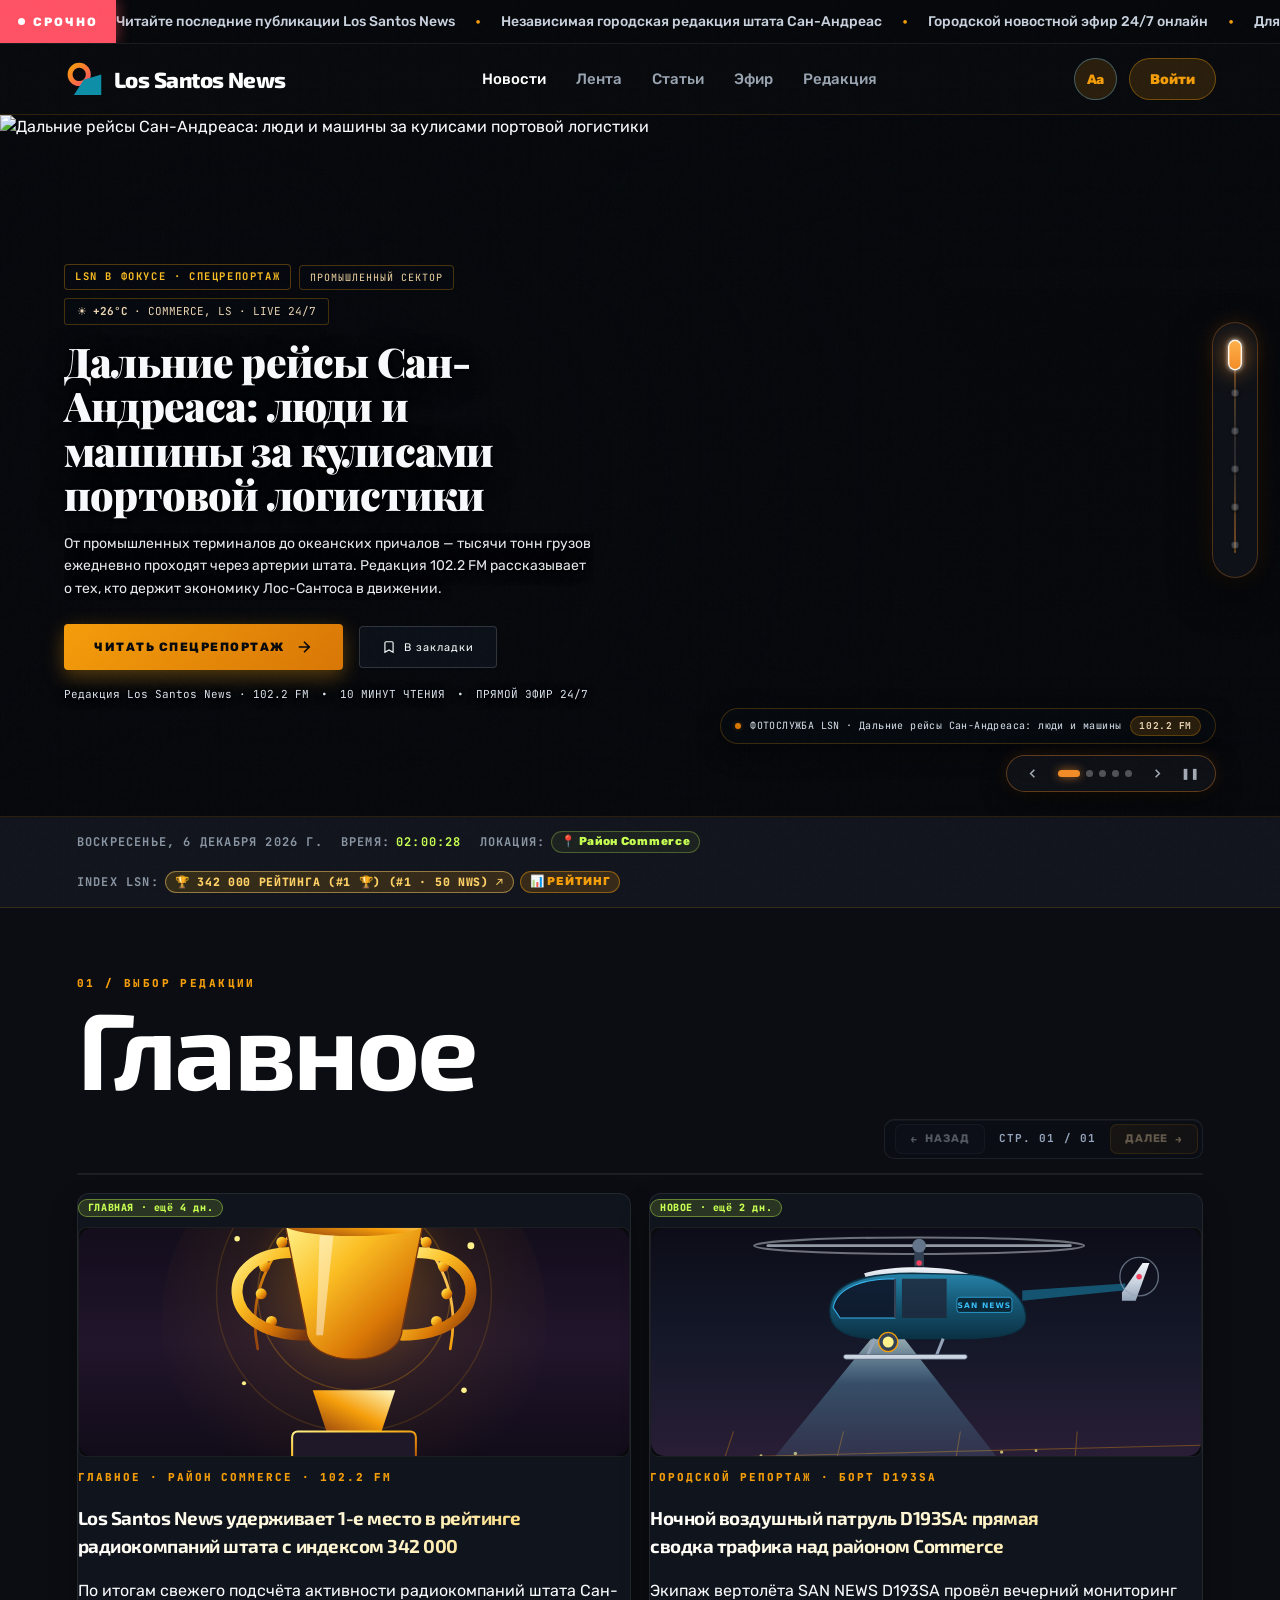
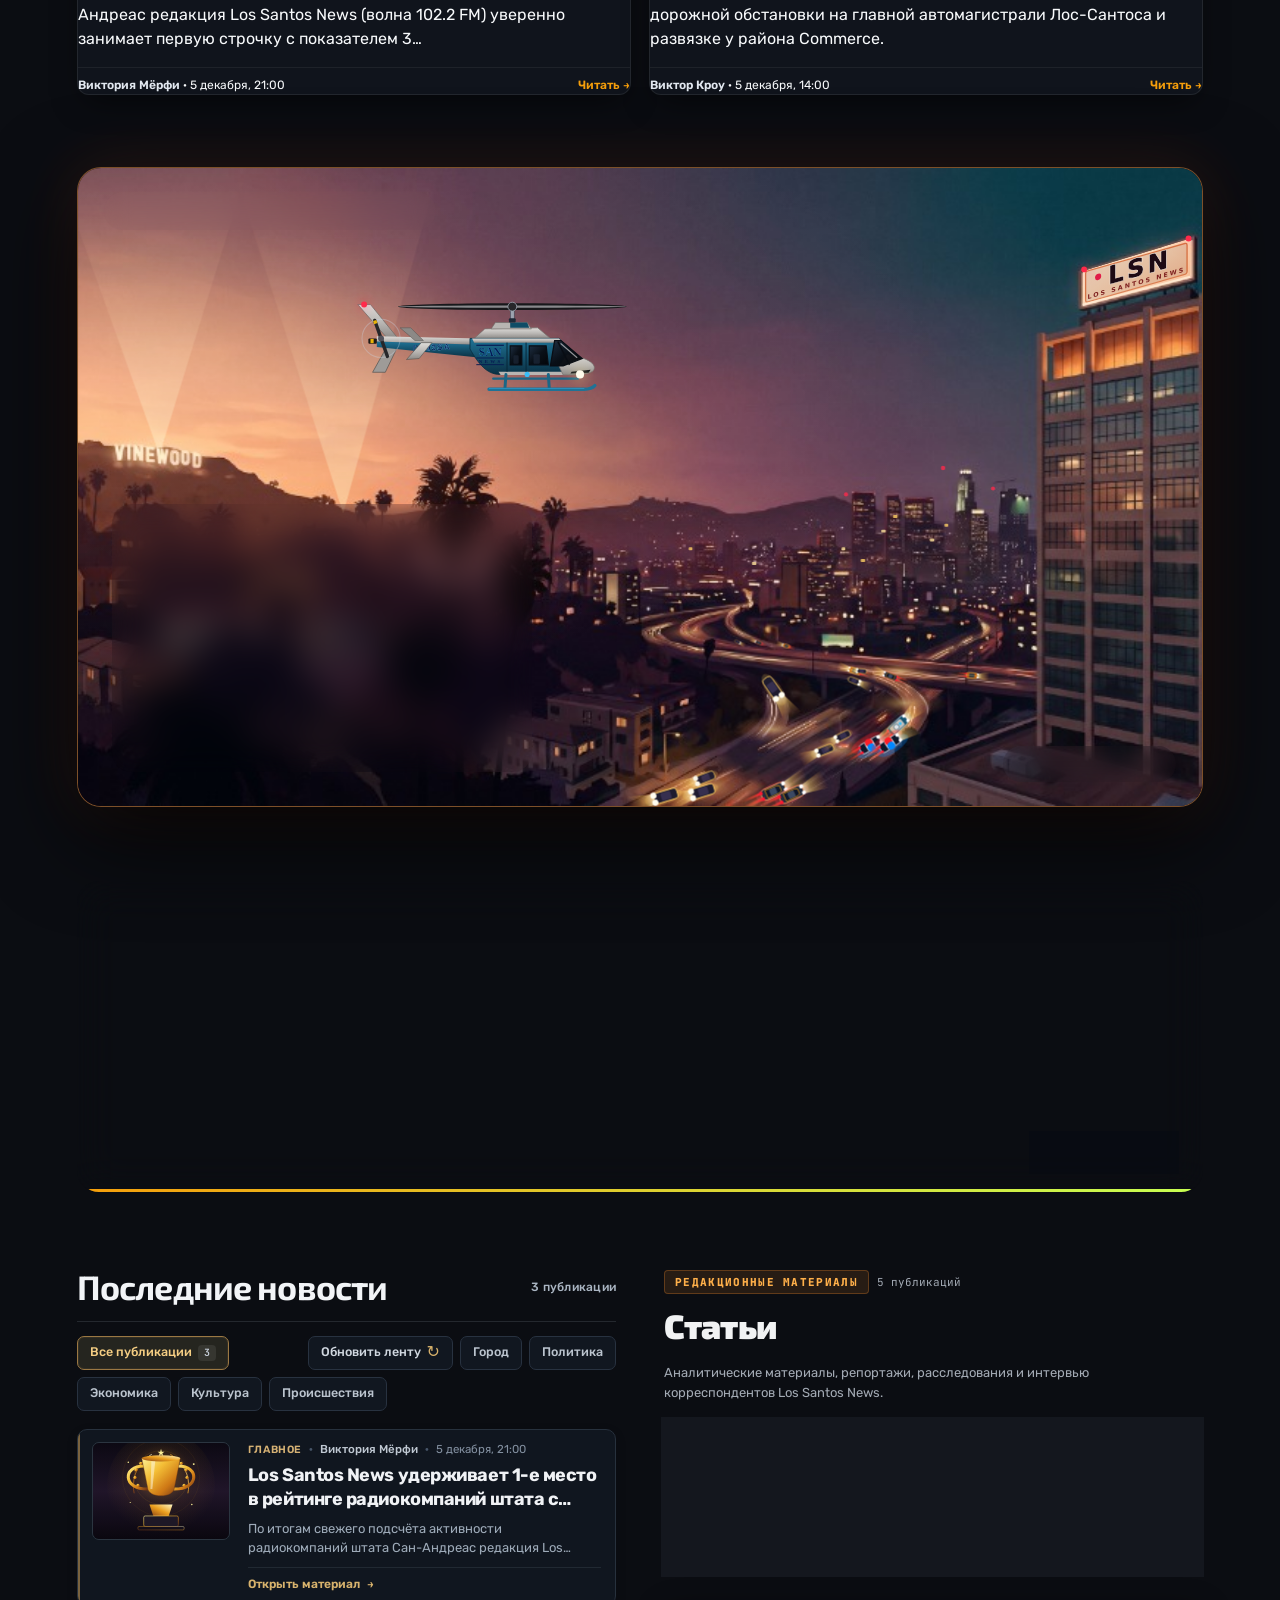
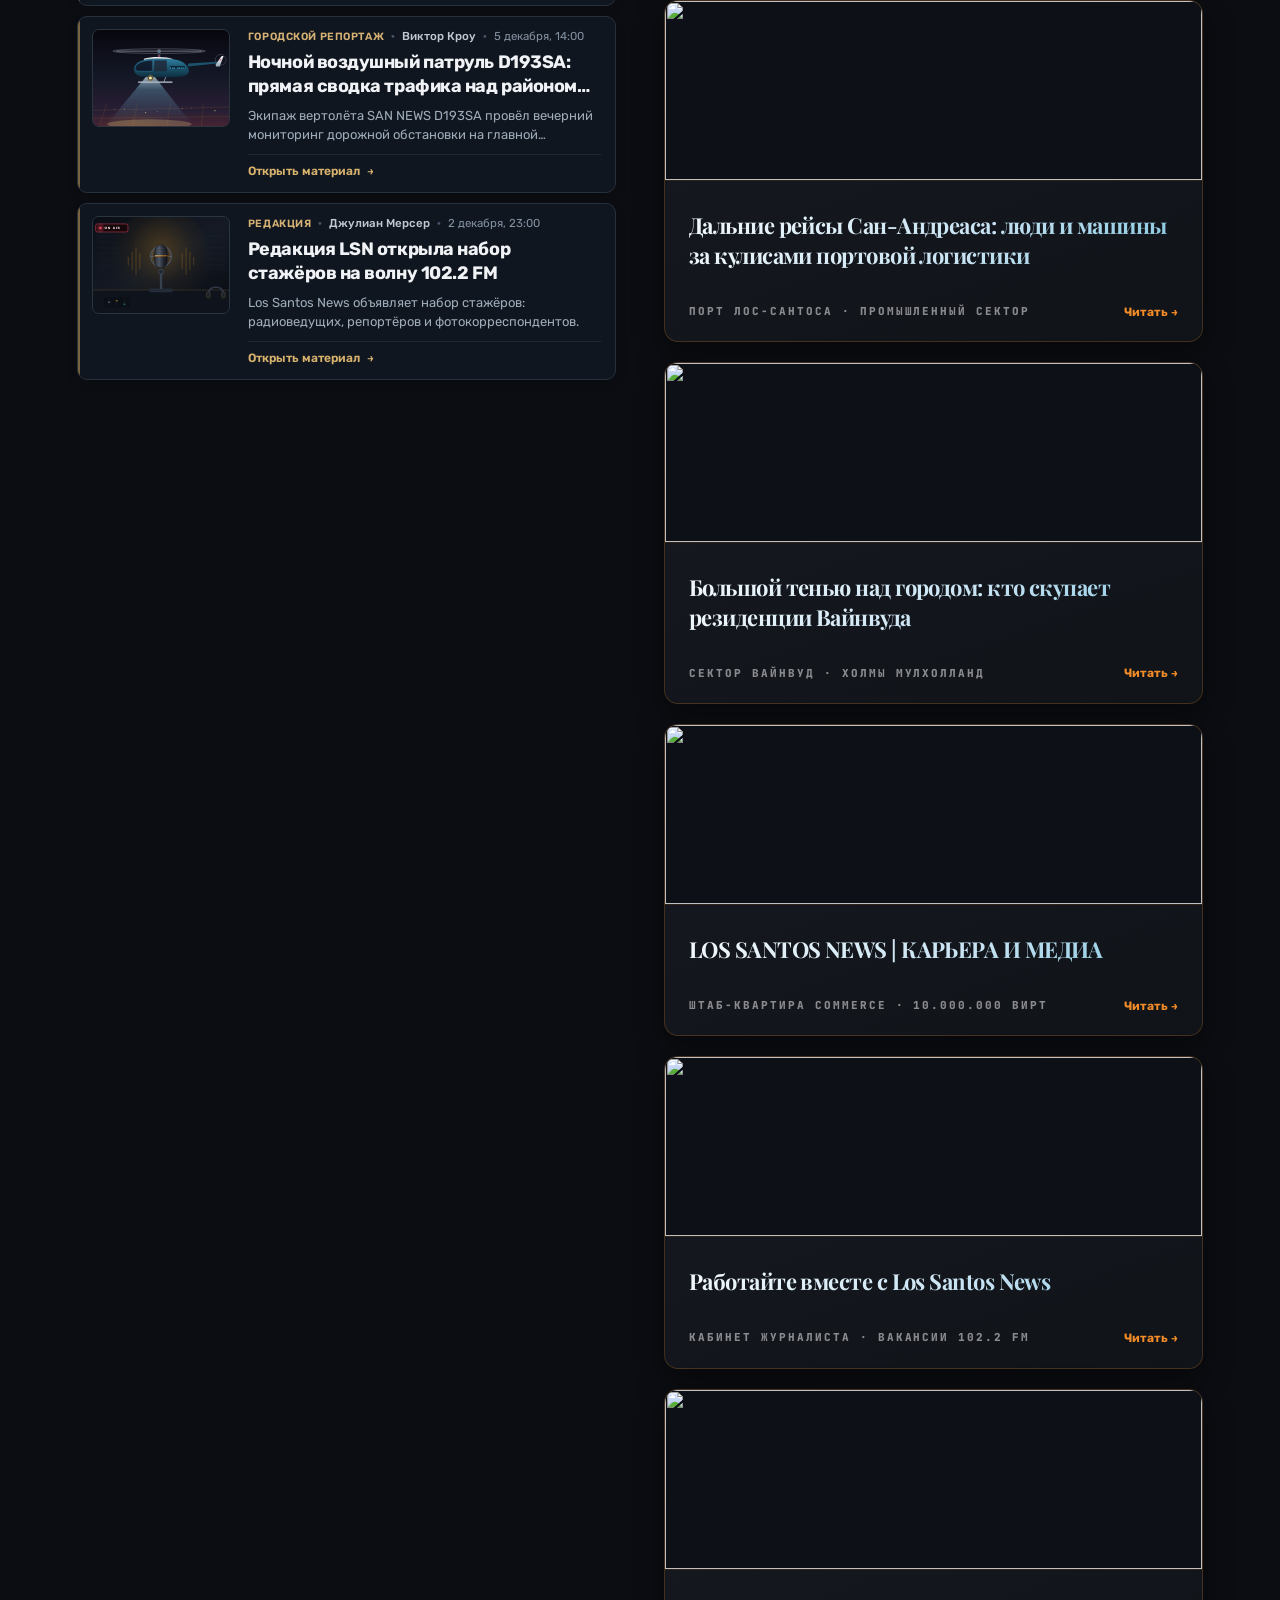
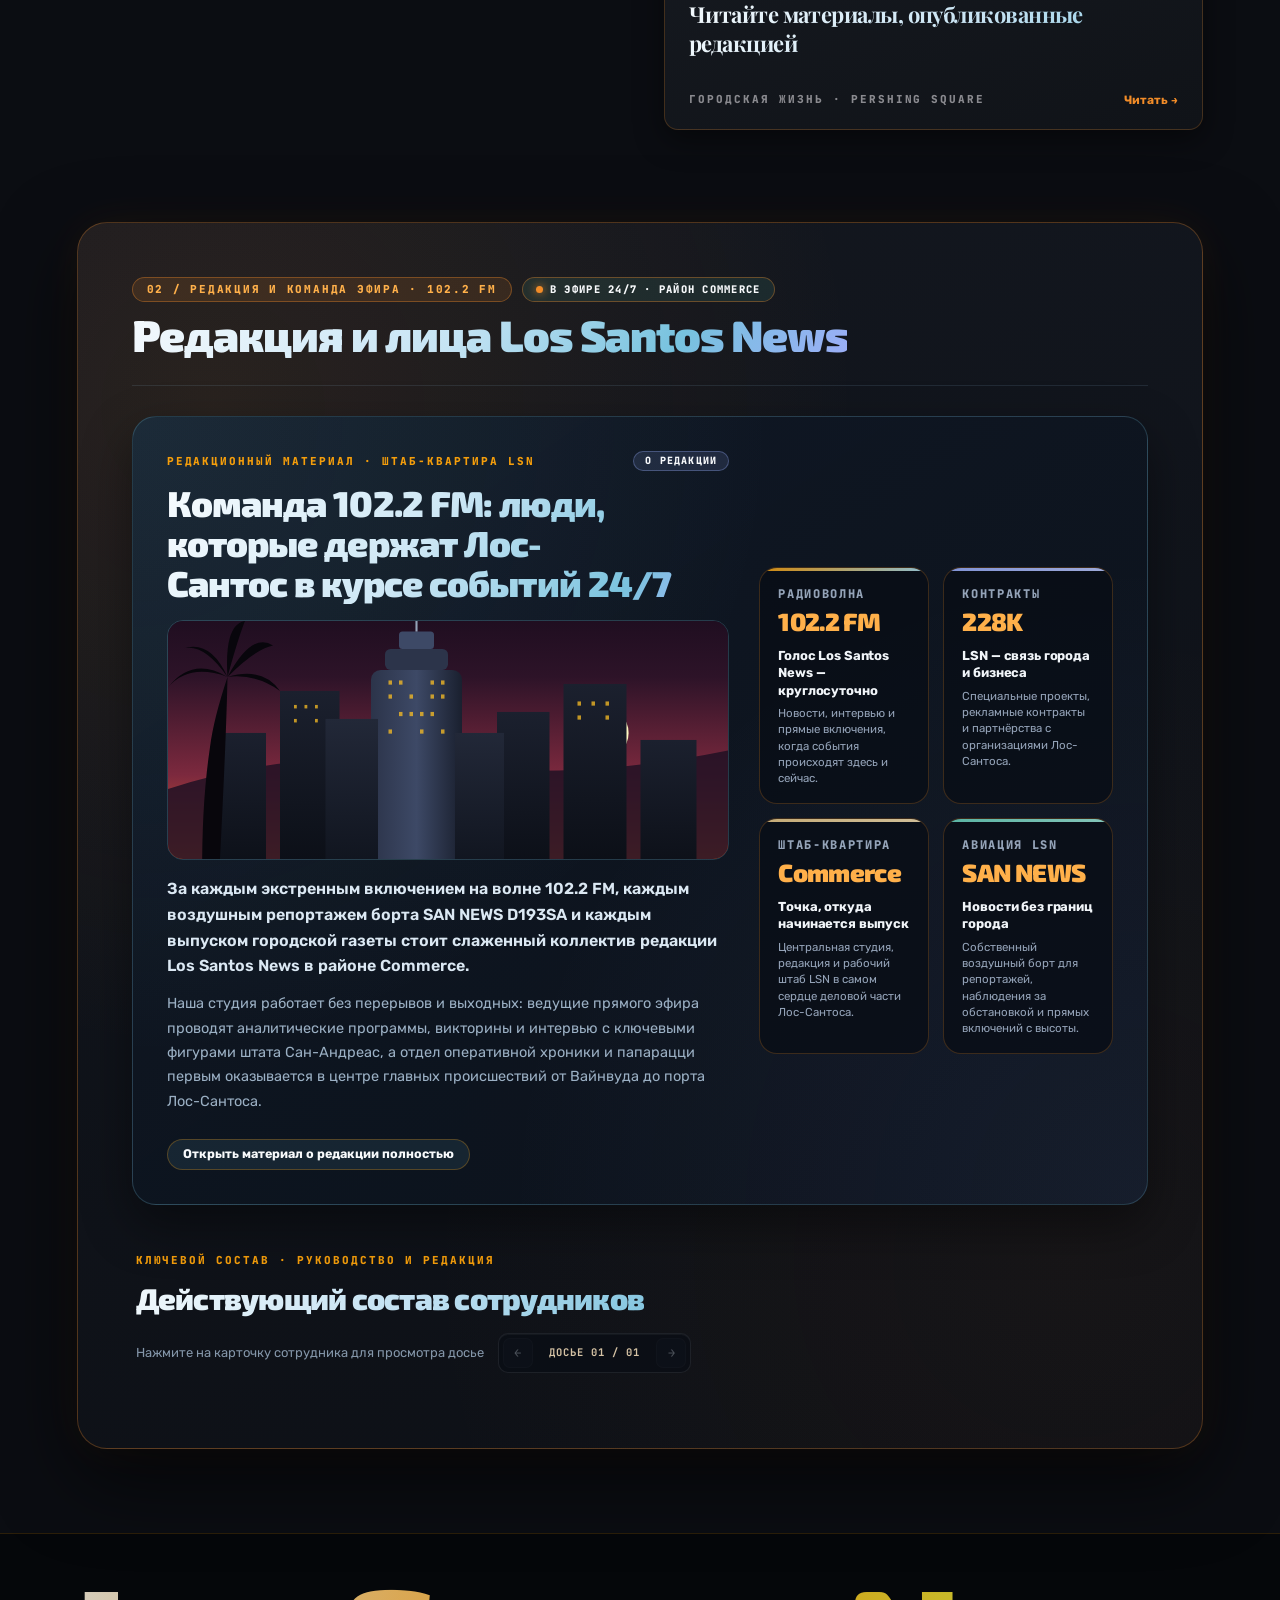
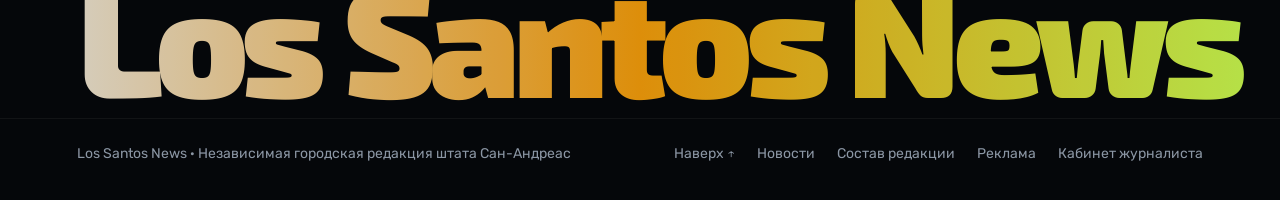
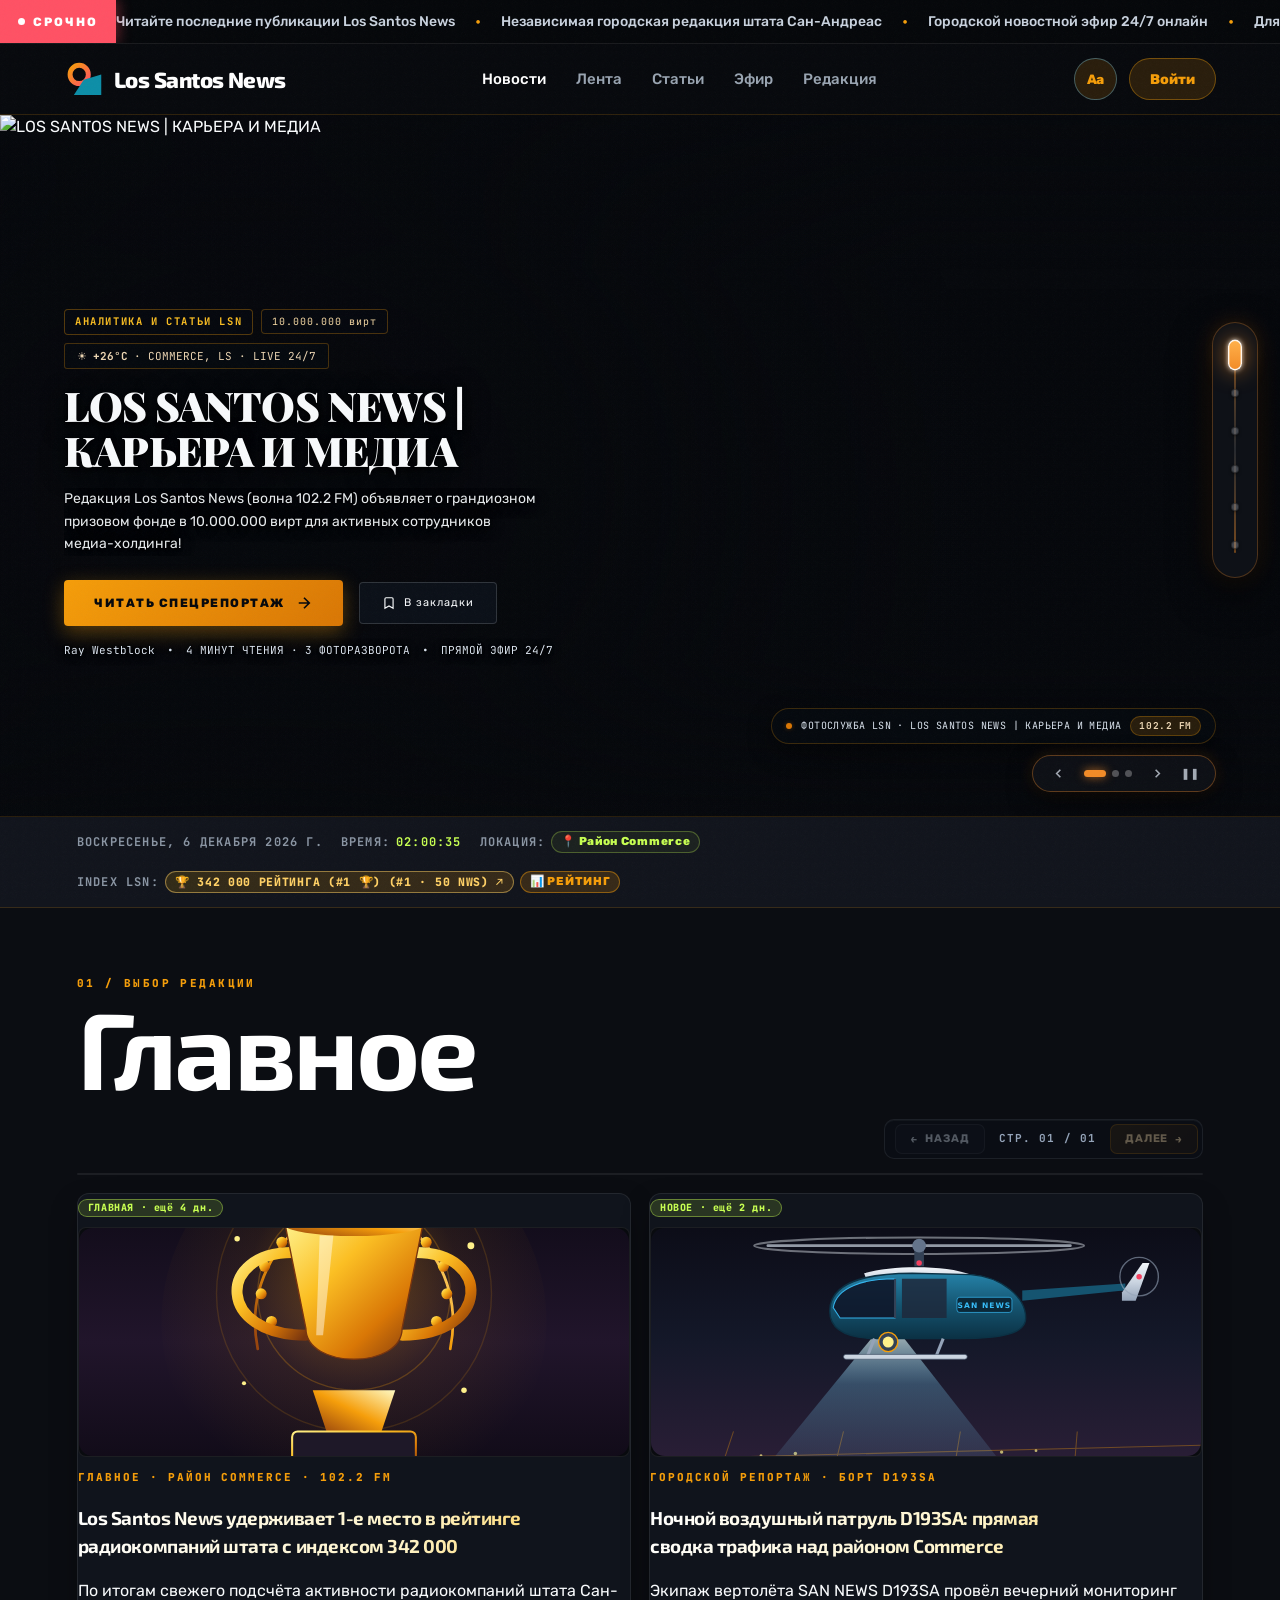
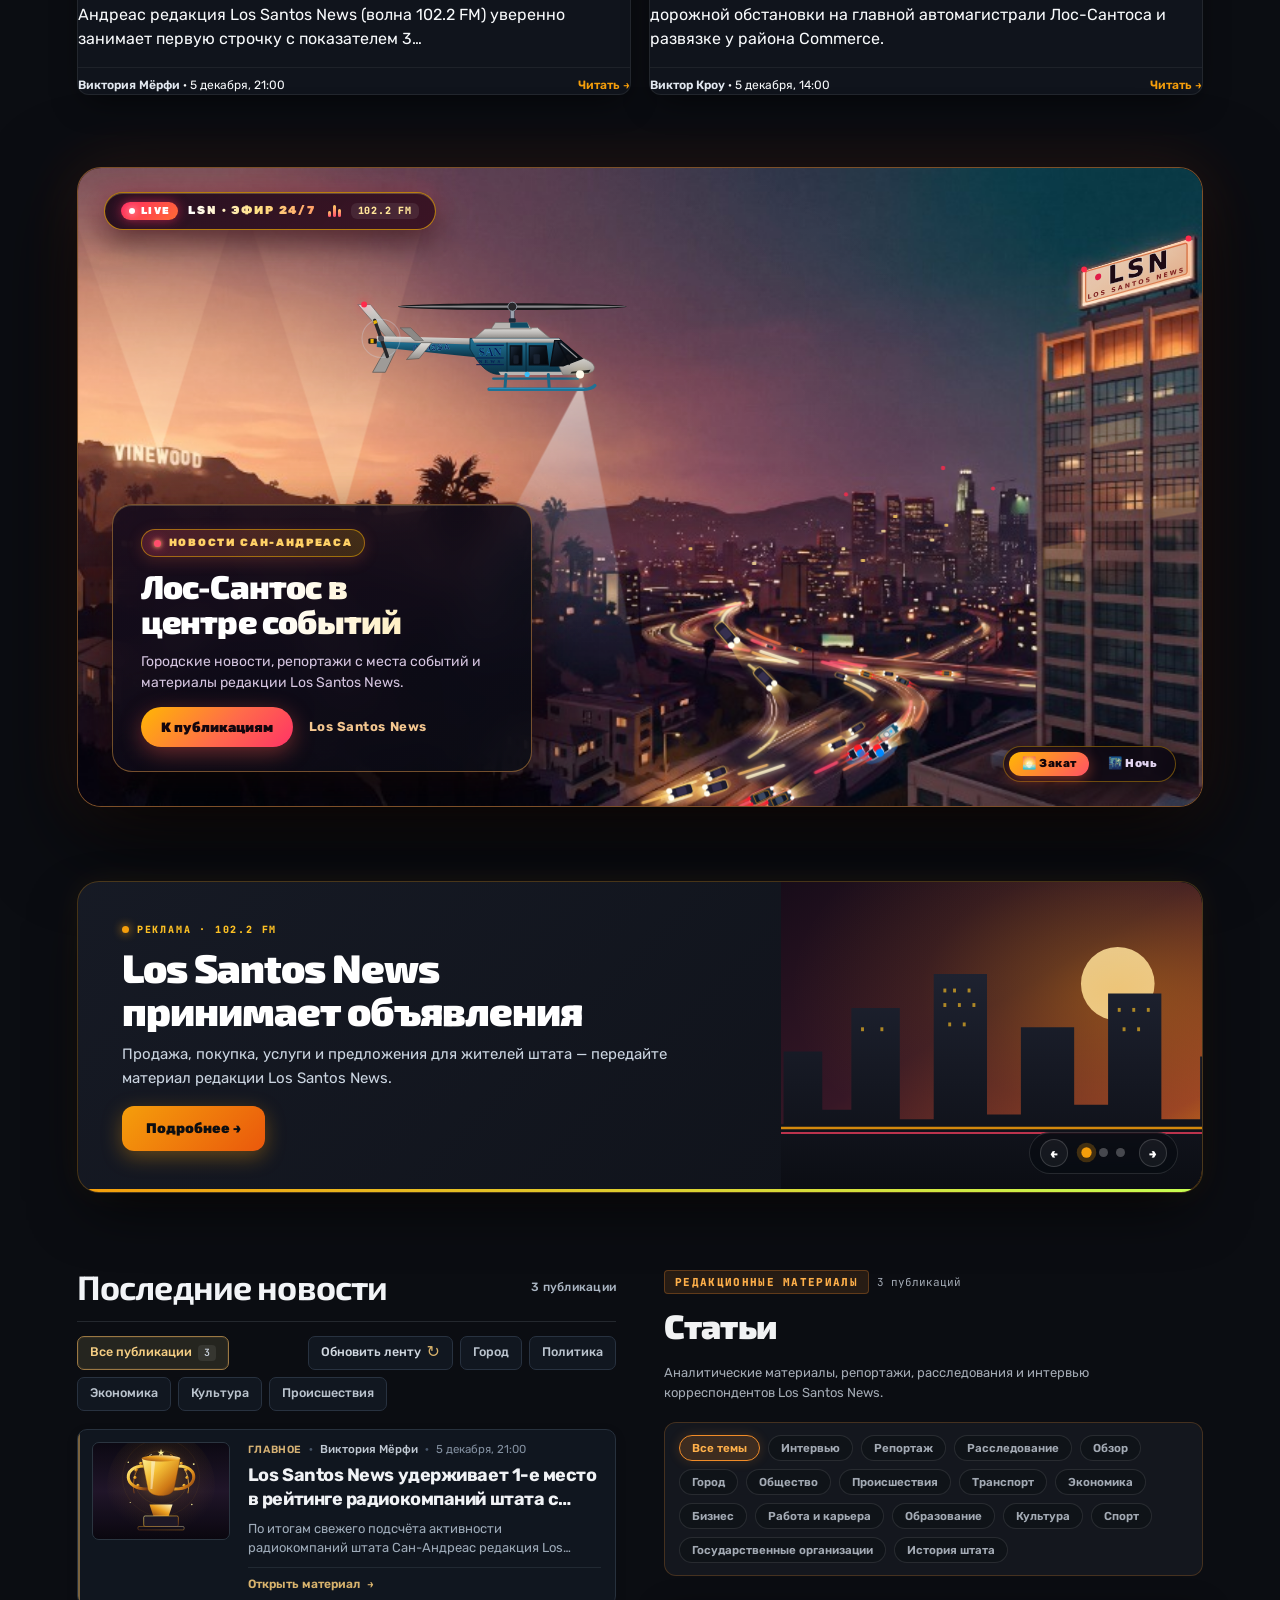
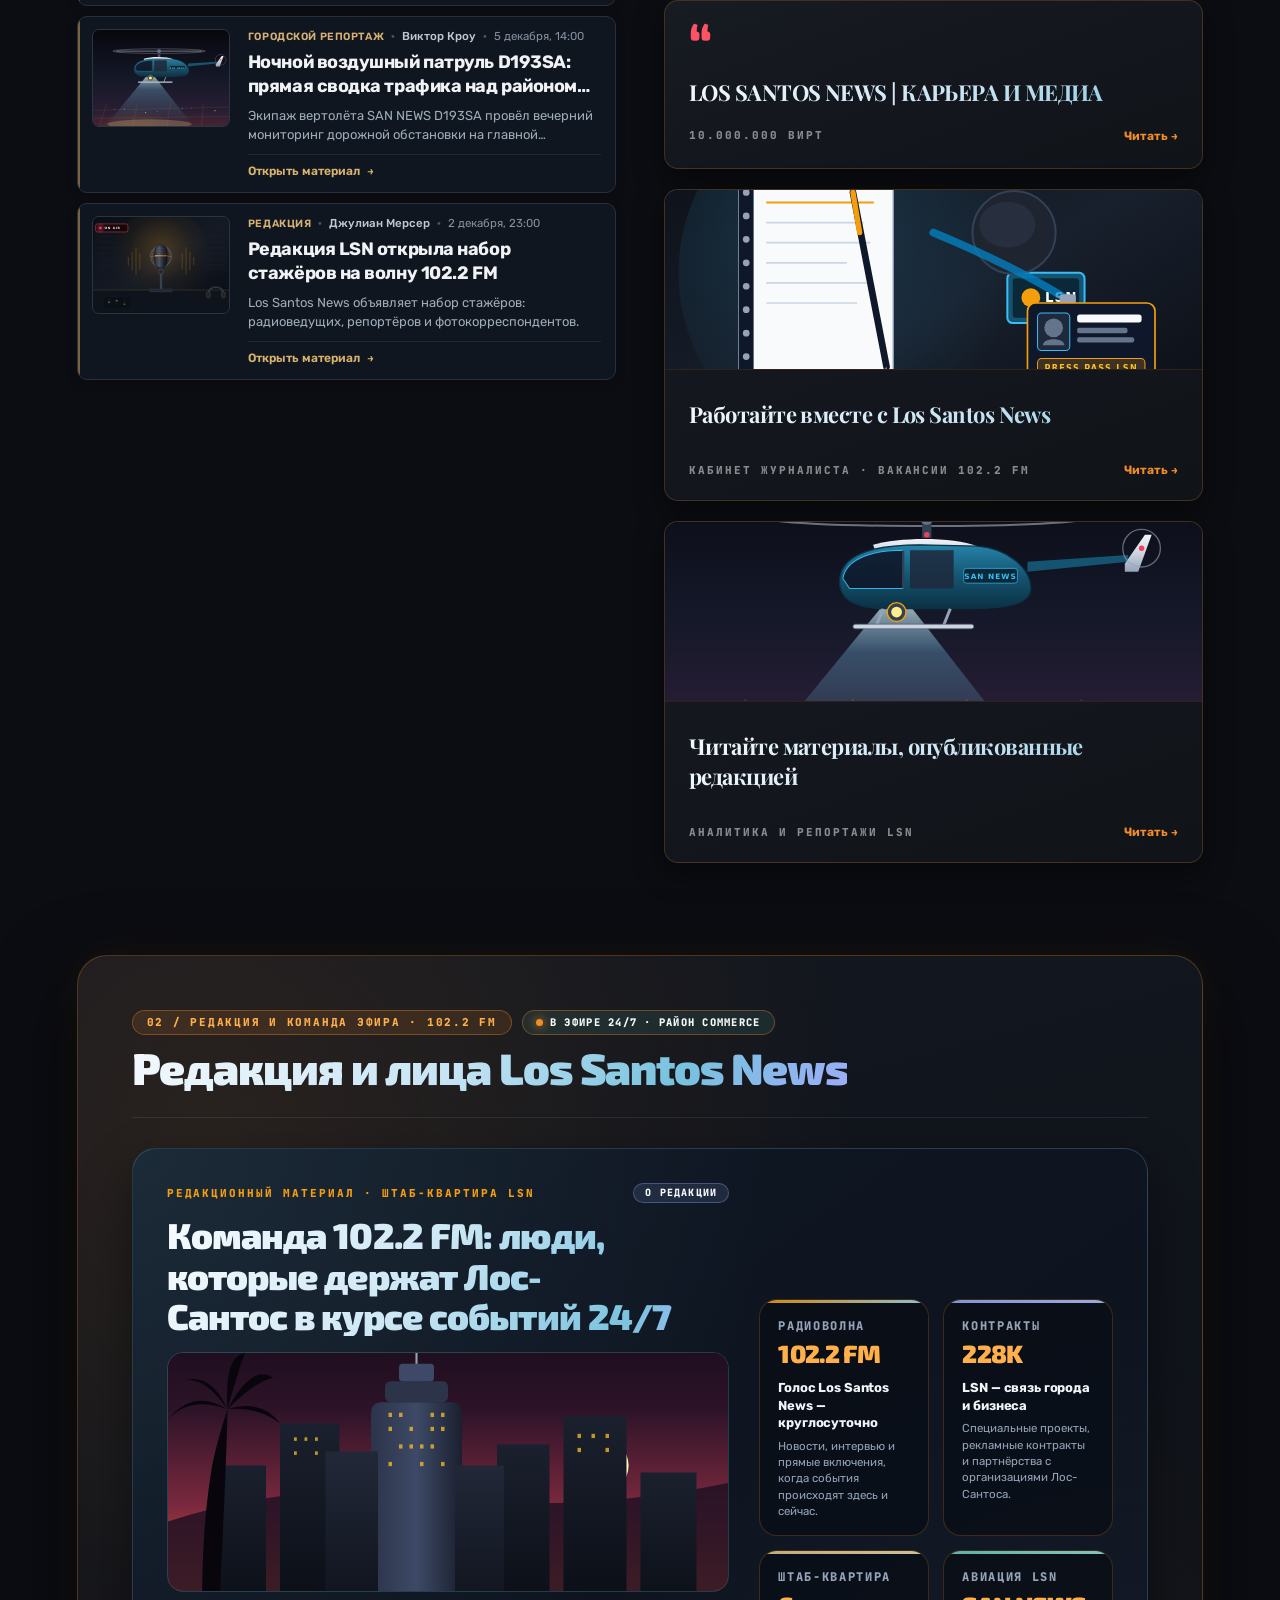
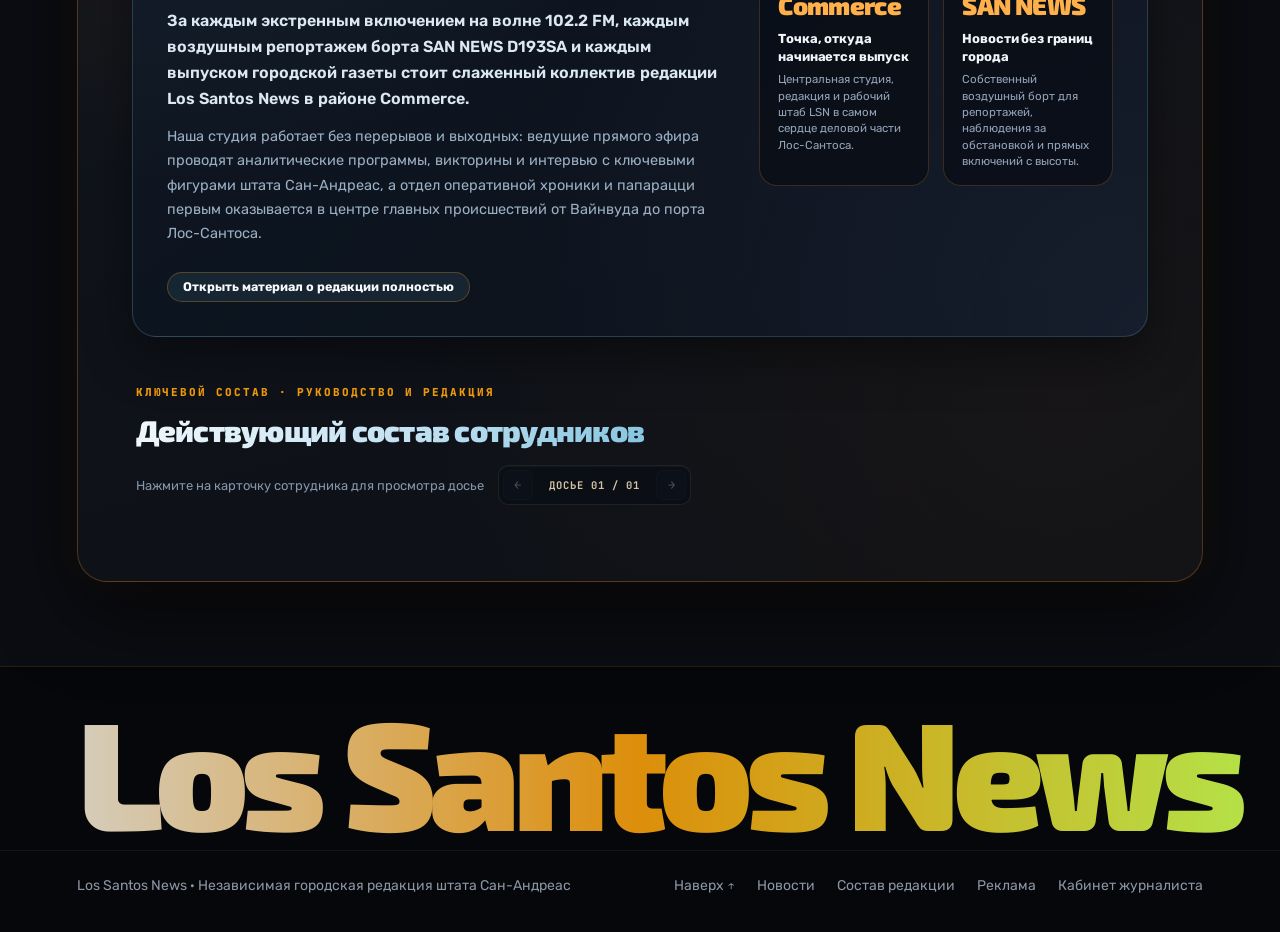
